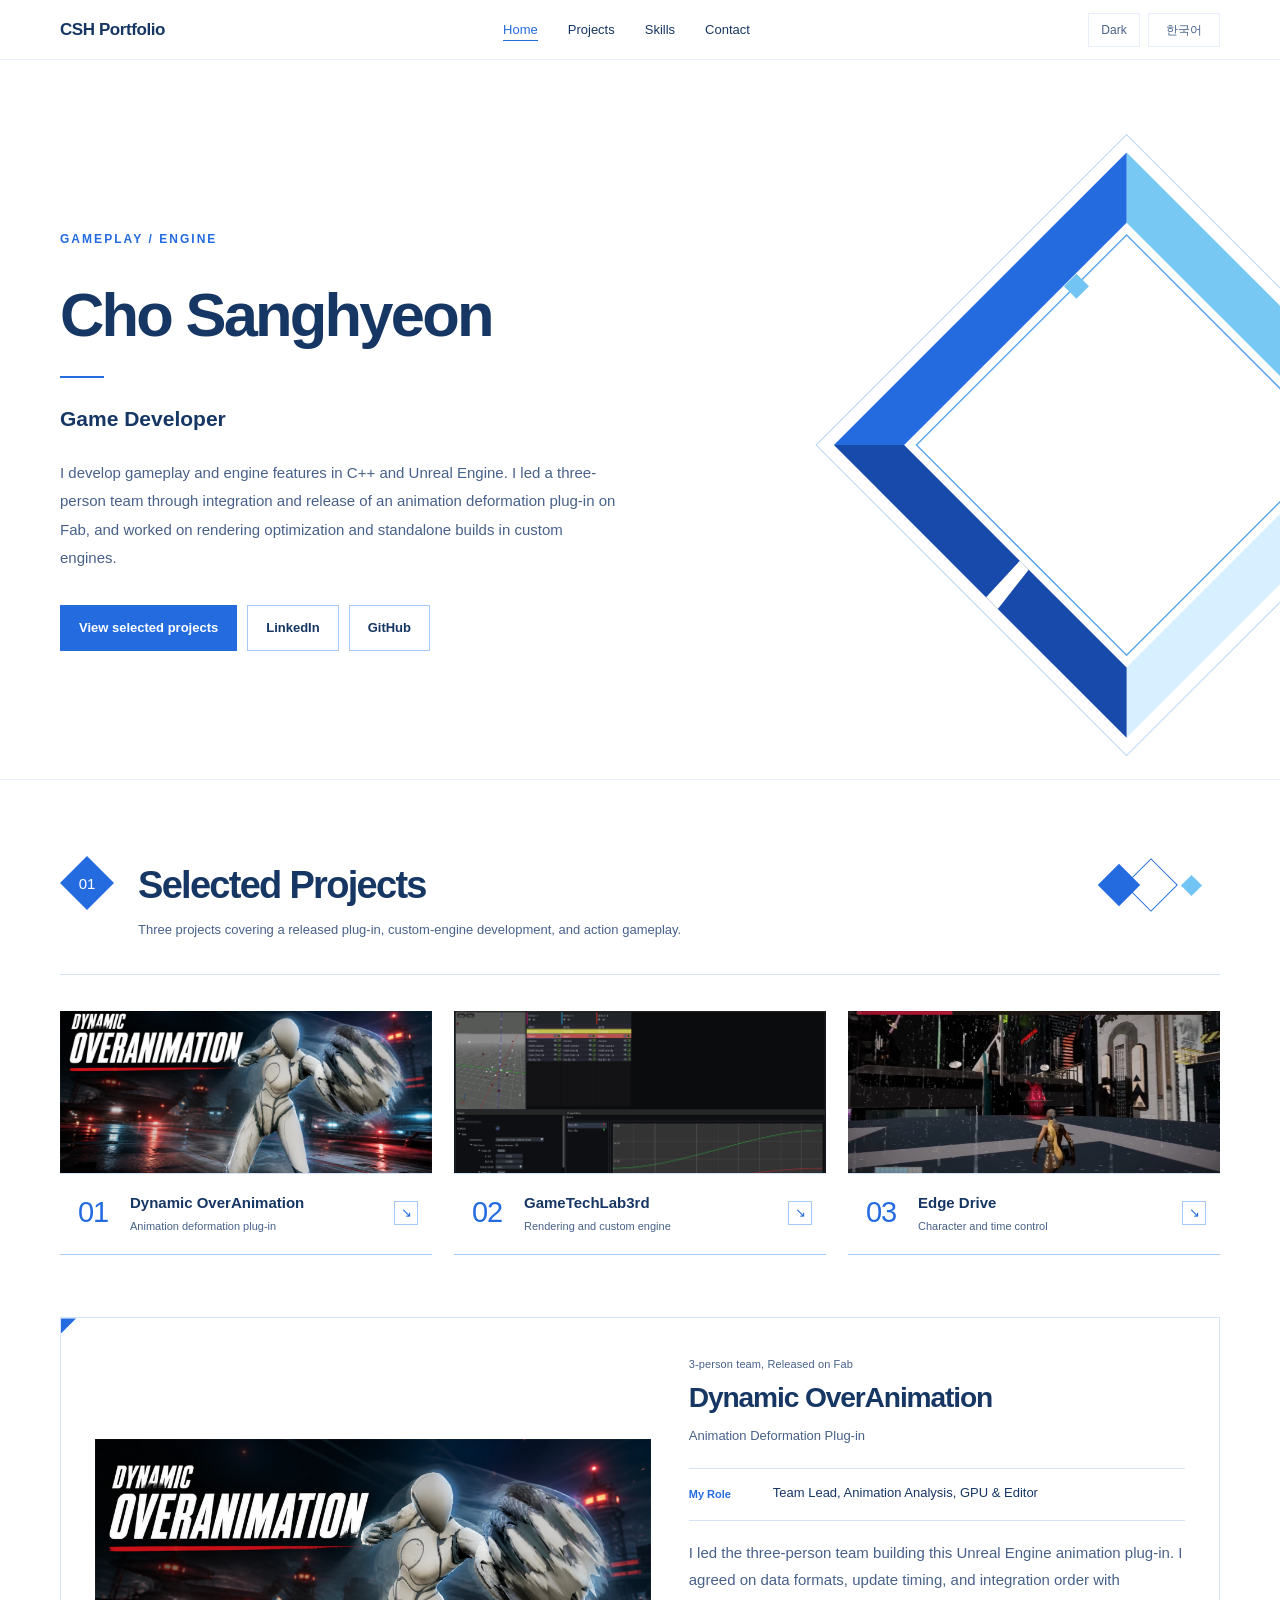
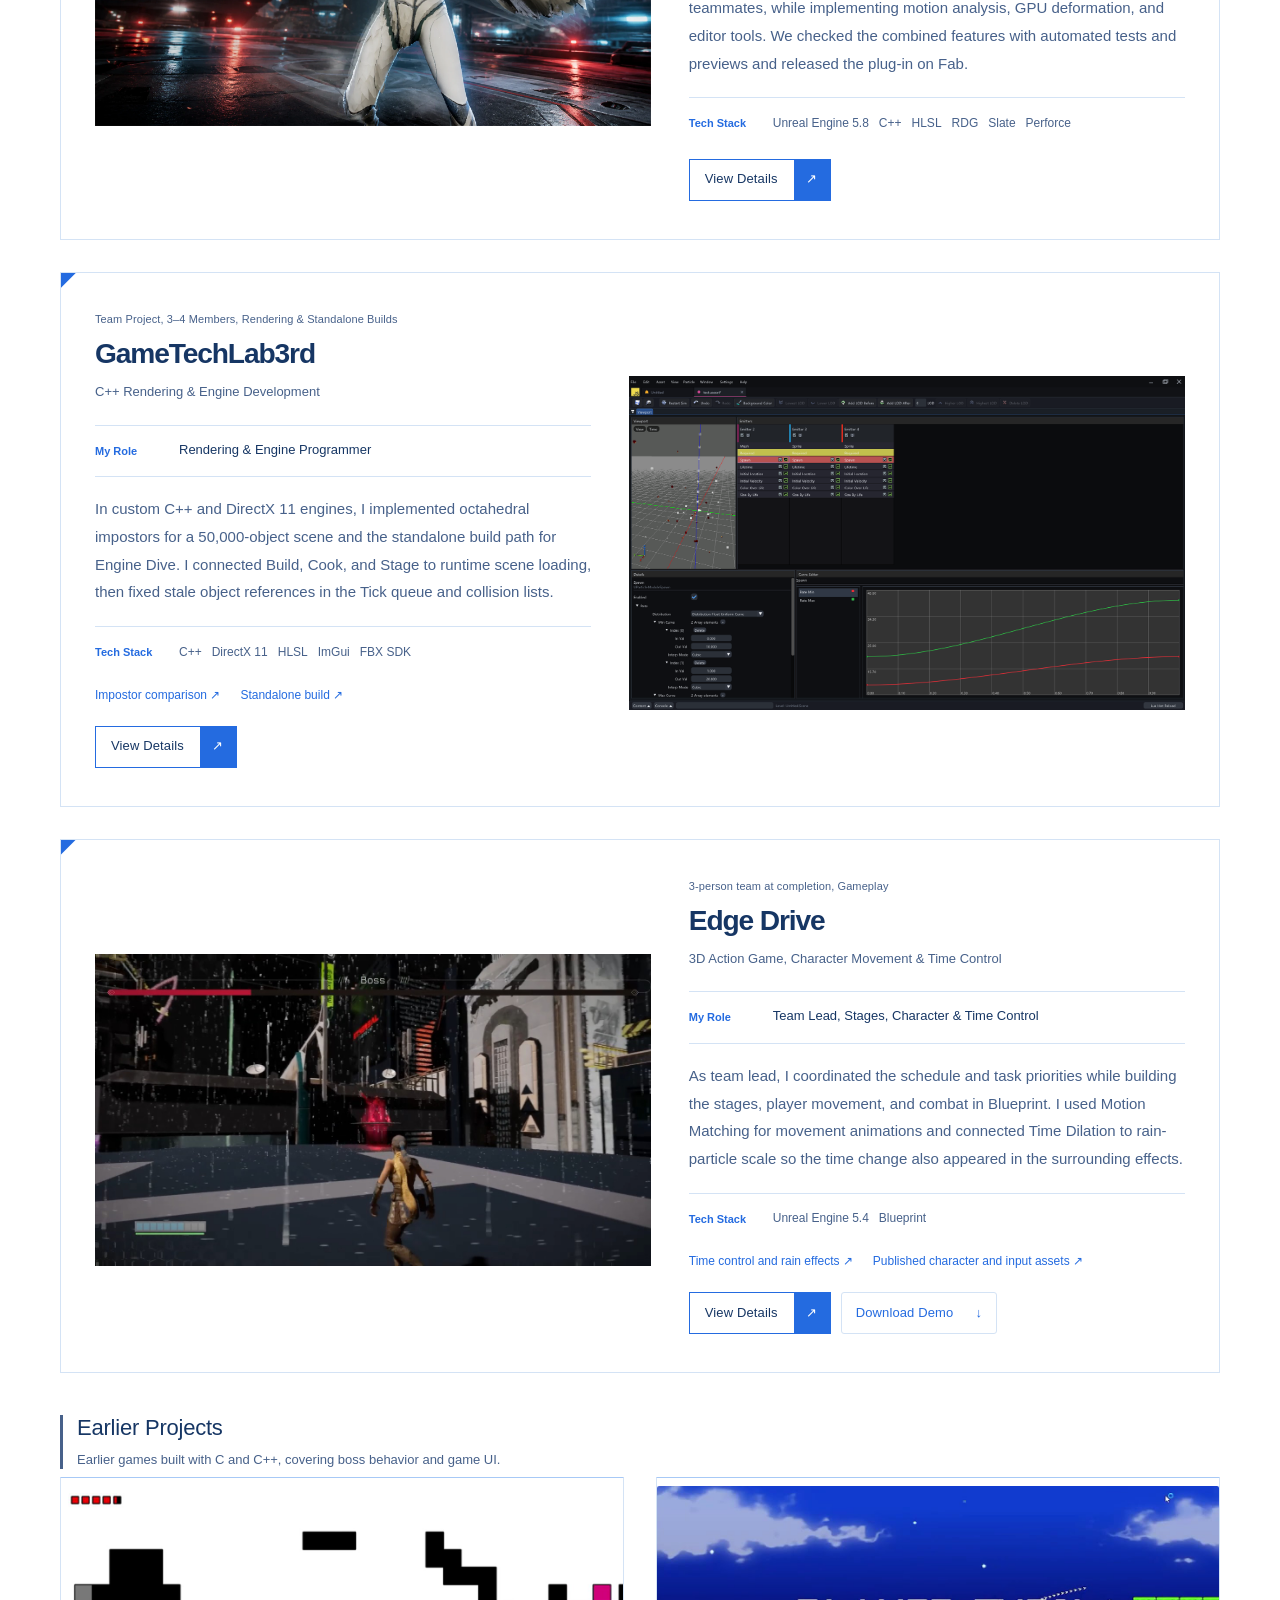
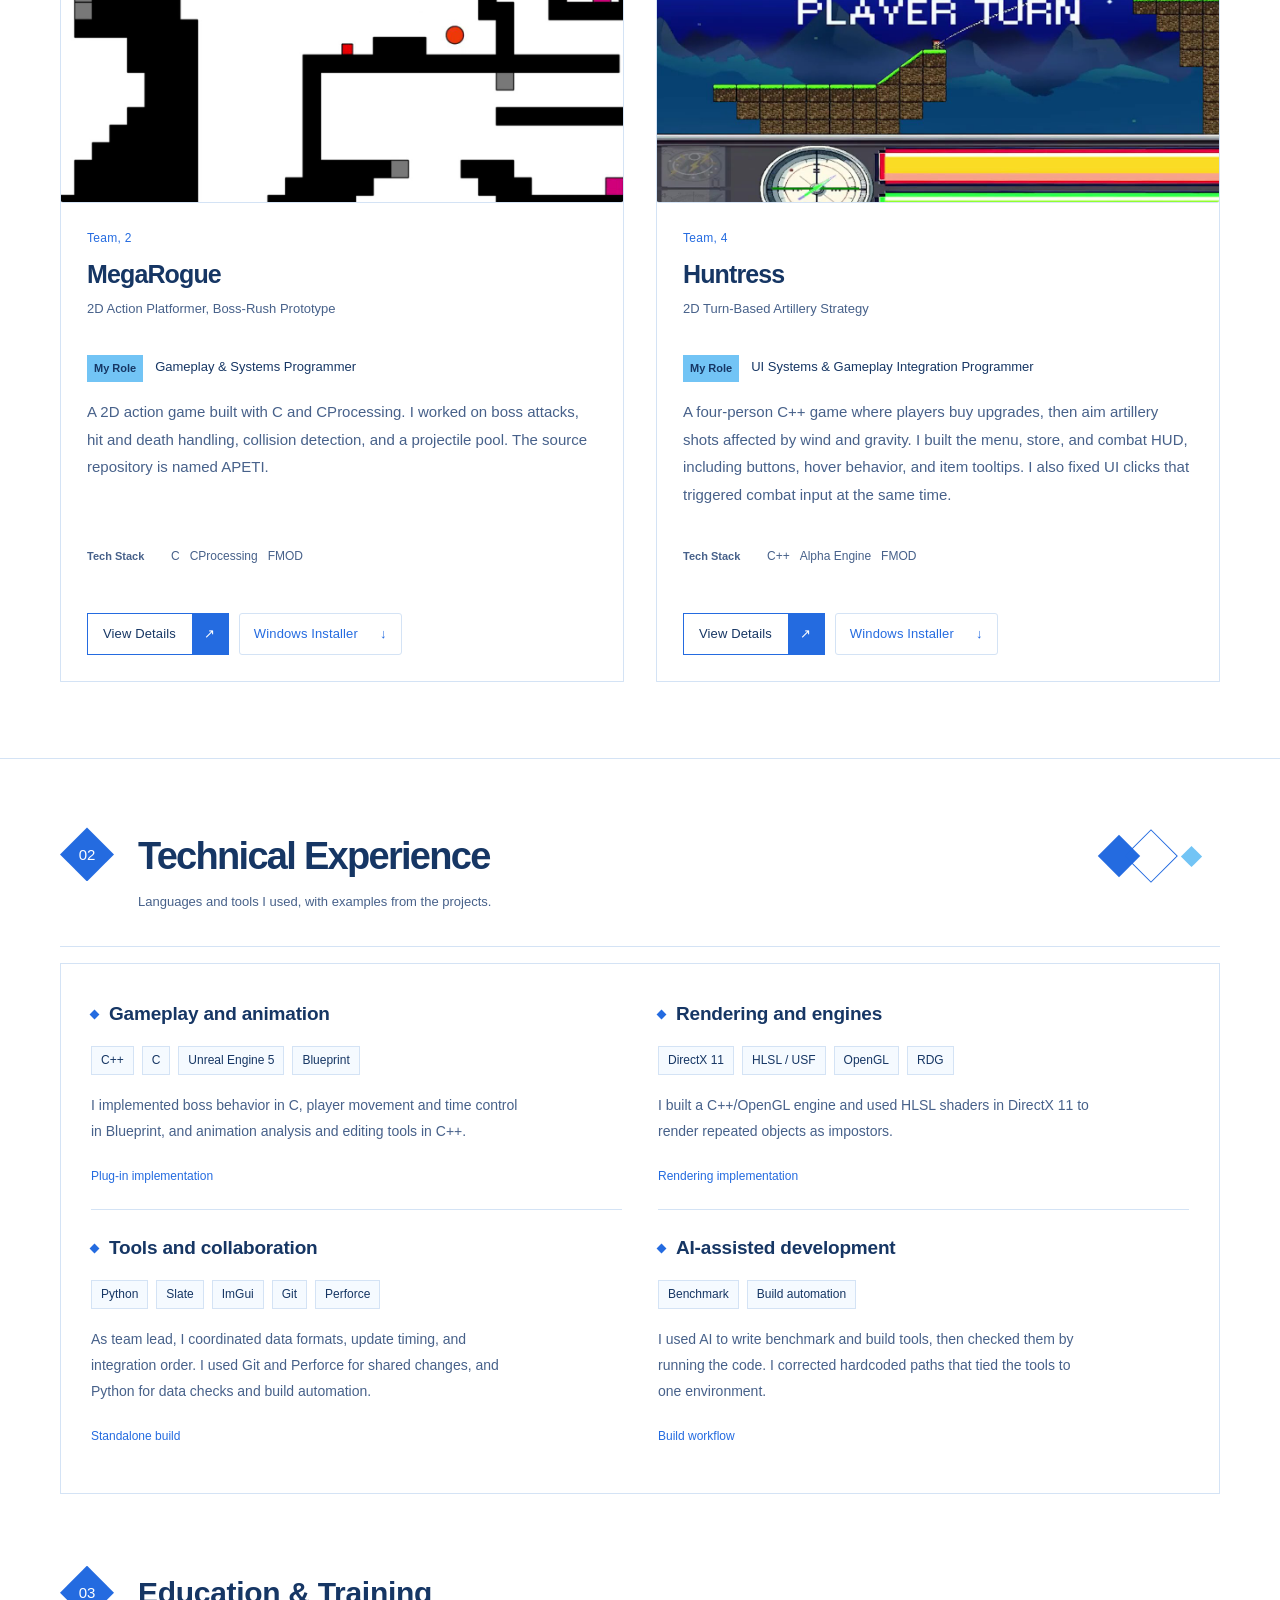
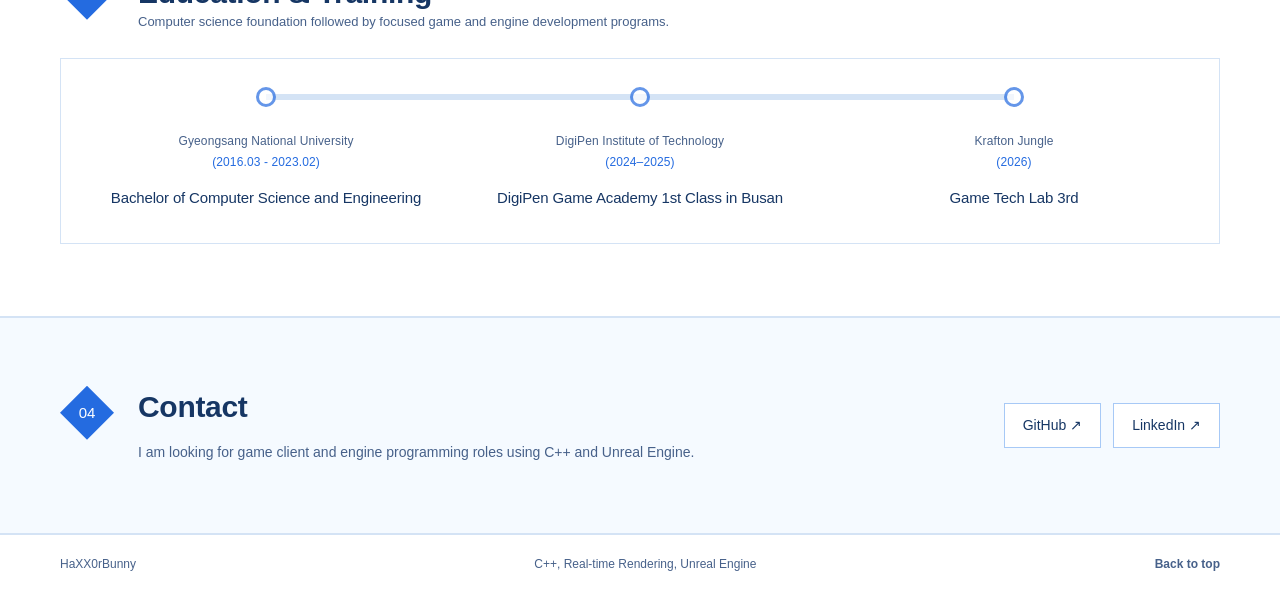
==== index.html @ e52f96dc "Apply business card blue identity across portfolio" ====
<!DOCTYPE html>
<html lang="en" data-color-scheme="light">
<head>
    <meta charset="UTF-8">
    <meta name="viewport" content="width=device-width, initial-scale=1.0">
    <meta name="description" content="HaXX0rBunny portfolio: C++ gameplay, real-time rendering, engine architecture, and Unreal Engine development." data-i18n-attr-content="index.pageDescription">
    <title data-i18n="index.pageTitle">Cho Sanghyeon, C++ Game Programmer</title>
    <link rel="stylesheet" href="style.css?v=20261020-hero22">
    <link rel="stylesheet" href="brand.css?v=20261106-card1">
    <script defer src="analytics.js"></script>
</head>
<body>
    <!-- Navigation -->
    <nav class="navbar at-hero" id="navbar">
        <div class="nav-container">
            <a class="nav-logo" href="#hero">CSH Portfolio</a>
            <ul class="nav-menu" id="navMenu">
                <li><a href="#hero" class="nav-link" data-i18n="index.navHome">Home</a></li>
                <li><a href="#projects" class="nav-link" data-i18n="index.navProjects">Projects</a></li>
                <li><a href="#skills" class="nav-link" data-i18n="index.navSkills">Skills</a></li>
                <li><a href="#contact" class="nav-link" data-i18n="index.navContact">Contact</a></li>
            </ul>
            <div class="nav-controls">
                <button class="theme-toggle" id="themeToggle" data-i18n-attr-aria-label="global.themeToLightAria" aria-label="Switch to light theme">Light</button>
                <button class="theme-toggle lang-toggle" id="languageToggle" data-i18n="global.siteLangLabel" data-i18n-attr-aria-label="global.siteLangAria" aria-label="Korean">한국어</button>
                <button class="nav-toggle" id="navToggle" aria-label="Toggle navigation">
                    <span></span>
                    <span></span>
                    <span></span>
                </button>
            </div>
        </div>
    </nav>

    <!-- Main Content -->
    <main class="main-content">
        <!-- Hero Section -->
        <section class="hero-section" id="hero">
            <svg class="hero-crystal" viewBox="0 0 600 600" aria-hidden="true" focusable="false">
                <polygon points="300,20 580,300 512.8,300 300,87.2" fill="#78c8f4"/>
                <polygon points="580,300 300,580 300,512.8 512.8,300" fill="#d7efff"/>
                <polygon points="300,580 20,300 87.2,300 300,512.8" fill="#174aab"/>
                <polygon points="20,300 300,20 300,87.2 87.2,300" fill="#246be0"/>
                <polygon class="crystal-break" points="165.6,445.6 176.8,456.8 206.37,419.17 197.86,410.66"/>
                <path d="M300 3 597 300 300 597 3 300Z" fill="none" stroke="#b7d8f8" stroke-width="1"/>
                <path d="M300 99 501 300 300 501 99 300Z" fill="none" stroke="#5fa6ea" stroke-width="1.4"/>
                <path d="M252 136 264 148 252 160 240 148Z" fill="#72c4f5"/>
            </svg>
            <div class="hero-content">
                <p class="hero-kicker">GAMEPLAY / ENGINE</p>
                <h1 class="hero-name" aria-label="Cho Sanghyeon">
                    <span id="typingText" aria-hidden="true">Cho Sanghyeon</span><span id="typingCursor" class="typing-cursor" aria-hidden="true" hidden>|</span>
                </h1>
                <p class="hero-subtitle" data-i18n="index.ctaText">Game Developer</p>
                <p class="hero-description" data-i18n="index.heroDescription">
                    I develop gameplay and engine features in C++ and Unreal Engine. I led a three-person team through integration and release of an animation deformation plug-in on Fab, and worked on rendering optimization and standalone builds in custom engines.
                </p>
                <div class="hero-contact">
                    <a href="#projects" class="contact-link contact-link--primary" data-i18n="index.viewProjects">View selected projects</a>
                    <a href="https://www.linkedin.com/in/haxxorbunny/" target="_blank" rel="noopener noreferrer" class="contact-link">
                        <span>LinkedIn</span>
                    </a>
                    <a href="https://github.com/HaXX0rBunny" target="_blank" rel="noopener noreferrer" class="contact-link">
                        <span>GitHub</span>
                    </a>
                </div>
            </div>
        </section>

        <!-- Projects Section -->
        <section class="projects-section portfolio-chapter" id="projects" data-chapter="PROJECTS">
            <div class="container">
                <div class="section-heading section-title-layout">
                    <span class="slide-ornament" aria-hidden="true"><i></i><i></i><i></i></span>
                    <span class="slide-number" aria-hidden="true">01</span>
                    <div class="section-heading-copy">
                        <h2 class="section-title" data-i18n="index.featuredProjects">Selected Projects</h2>
                        <p class="section-lead" data-i18n="index.featuredProjectsLead">Three projects covering a released plug-in, custom-engine development, and action gameplay.</p>
                    </div>
                </div>
                <nav class="project-index" aria-label="Project index" data-i18n-attr-aria-label="index.projectIndexAria">
                    <a href="#work-overanimation"><img class="project-index-image" src="Assets/images/overanimation/dynamic-overanimation-hero.webp" alt="" aria-hidden="true" loading="lazy" width="640" height="360"><span class="project-index-number" aria-hidden="true">01</span><span><strong>Dynamic OverAnimation</strong><small data-i18n="index.projectIndexPlugin">Animation deformation plug-in</small></span><span class="project-index-arrow" aria-hidden="true">↘</span></a>
                    <a href="#work-gametechlab"><img class="project-index-image" src="Assets/images/GameTechLab3rd-Engine-Editor.png" alt="" aria-hidden="true" loading="lazy" width="640" height="360"><span class="project-index-number" aria-hidden="true">02</span><span><strong>GameTechLab3rd</strong><small data-i18n="index.projectIndexEngine">Rendering and custom engine</small></span><span class="project-index-arrow" aria-hidden="true">↘</span></a>
                    <a href="#work-edgedrive"><img class="project-index-image" src="Assets/images/edgedrive-gameplay.jpg" alt="" aria-hidden="true" loading="lazy" width="640" height="360"><span class="project-index-number" aria-hidden="true">03</span><span><strong>Edge Drive</strong><small data-i18n="index.projectIndexGameplay">Character and time control</small></span><span class="project-index-arrow" aria-hidden="true">↘</span></a>
                </nav>
                <div class="projects-grid" id="projectsGrid">
                    <!-- Selected projects are inserted here. -->
                </div>
                <div class="additional-projects-heading">
                    <h3 data-i18n="index.additionalProjects">Earlier Projects</h3>
                    <p data-i18n="index.additionalLead">Earlier games built with C and C++, covering boss behavior and game UI.</p>
                </div>
                <div class="projects-grid" id="additionalProjectsGrid"></div>
            </div>
        </section>

        <!-- Skills Section -->
        <section class="skills-section portfolio-chapter" id="skills" data-chapter="SKILLS">
            <div class="container">
                    <div class="section-heading section-title-layout">
                        <span class="slide-ornament" aria-hidden="true"><i></i><i></i><i></i></span>
                        <span class="slide-number" aria-hidden="true">02</span>
                        <div class="section-heading-copy">
                        <h2 class="section-title" data-i18n="index.skillsExpertise">Technical Experience</h2>
                        <p class="section-lead" data-i18n="index.skillsLead">Languages and tools I used, with examples from the projects.</p>
                    </div>
                </div>
                <div class="skills-grid presentation-sheet">
                    <div class="skill-category">
                        <h3 data-i18n="index.coreSkills">Gameplay and animation</h3>
                        <div class="tech-stack"><span class="tech-badge">C++</span><span class="tech-badge">C</span><span class="tech-badge">Unreal Engine 5</span><span class="tech-badge">Blueprint</span></div>
                        <p class="skill-experience" data-i18n="index.coreExperience">I implemented boss behavior in C, player movement and time control in Blueprint, and animation analysis and editing tools in C++.</p>
                        <a class="skill-project-link" href="overanimation.html#contribution" data-i18n="index.skillCoreLink">Plug-in implementation</a>
                    </div>
                    <div class="skill-category">
                        <h3 data-i18n="index.renderSkills">Rendering and engines</h3>
                        <div class="tech-stack"><span class="tech-badge">DirectX 11</span><span class="tech-badge">HLSL / USF</span><span class="tech-badge">OpenGL</span><span class="tech-badge">RDG</span></div>
                        <p class="skill-experience" data-i18n="index.renderExperience">I built a C++/OpenGL engine and used HLSL shaders in DirectX 11 to render repeated objects as impostors.</p>
                        <a class="skill-project-link" href="gametechlab.html#week05/implementation" data-i18n="index.skillRenderLink">Rendering implementation</a>
                    </div>
                    <div class="skill-category">
                        <h3 data-i18n="index.toolSkills">Tools and collaboration</h3>
                        <div class="tech-stack"><span class="tech-badge">Python</span><span class="tech-badge">Slate</span><span class="tech-badge">ImGui</span><span class="tech-badge">Git</span><span class="tech-badge">Perforce</span></div>
                        <p class="skill-experience" data-i18n="index.toolExperience">As team lead, I coordinated data formats, update timing, and integration order. I used Git and Perforce for shared changes, and Python for data checks and build automation.</p>
                        <a class="skill-project-link" href="gametechlab.html#week09/implementation" data-i18n="index.skillToolsLink">Standalone build</a>
                    </div>
                    <div class="skill-category">
                        <h3 data-i18n="index.aiSkills">AI-assisted development</h3>
                        <div class="tech-stack"><span class="tech-badge">Benchmark</span><span class="tech-badge">Build automation</span></div>
                        <p class="skill-experience" data-i18n="index.aiExperience">I used AI to write benchmark and build tools, then checked them by running the code. I corrected hardcoded paths that tied the tools to one environment.</p>
                        <a class="skill-project-link" href="gametechlab.html#week09/evidence" data-i18n="index.skillAiLink">Build workflow</a>
                    </div>
                </div>

                <div class="education-section">
                    <div class="section-subheading section-title-layout">
                        <div class="section-subheading-title">
                            <span class="slide-number" aria-hidden="true">03</span>
                            <div>
                                <h3 data-i18n="index.educationTraining">Education & Training</h3>
                            </div>
                        </div>
                        <p data-i18n="index.backgroundLead">Computer science foundation followed by focused game and engine development programs.</p>
                    </div>
                    <div class="education-card presentation-sheet">
                        <div class="education-entry">
                            <p class="education-meta">Gyeongsang National University <span>(2016.03 - 2023.02)</span></p>
                            <h4>Bachelor of Computer Science and Engineering</h4>
                        </div>
                        <div class="education-entry">
                            <p class="education-meta">DigiPen Institute of Technology <span>(2024–2025)</span></p>
                            <h4>DigiPen Game Academy 1st Class in Busan</h4>
                        </div>
                        <div class="education-entry">
                            <p class="education-meta">Krafton Jungle <span>(2026)</span></p>
                            <h4>Game Tech Lab 3rd</h4>
                        </div>
                    </div>
                </div>
            </div>
        </section>

        <section class="contact-section" id="contact">
            <div class="container contact-summary">
                <div class="contact-heading">
                    <span class="slide-number" aria-hidden="true">04</span>
                    <h2 data-i18n="index.contactTitle">Contact</h2>
                    <p data-i18n="index.contactLead">I am looking for game client and engine programming roles using C++ and Unreal Engine.</p>
                </div>
                <div class="contact-links">
                    <a href="https://github.com/HaXX0rBunny" target="_blank" rel="noopener noreferrer">GitHub ↗</a>
                    <a href="https://www.linkedin.com/in/haxxorbunny/" target="_blank" rel="noopener noreferrer">LinkedIn ↗</a>
                </div>
            </div>
        </section>
    </main>

    <footer class="site-footer">
        <div class="container site-footer-content">
            <strong>HaXX0rBunny</strong>
            <span>C++, Real-time Rendering, Unreal Engine</span>
            <a href="#hero" data-i18n="index.contactBackToTop">Back to top</a>
        </div>
    </footer>

    <!-- Project Modal -->
    <div class="modal" id="projectModal" role="dialog" aria-modal="true" aria-labelledby="modalTitle" aria-hidden="true">
        <div class="modal-content">
            <div class="modal-header">
                <div class="breadcrumb">
                    <a href="#projects" class="breadcrumb-link" id="modalBreadcrumb" data-i18n="modal.projectBreadcrumb">Projects</a>
                    <span> / </span>
                    <span id="modalTitle" data-i18n="modal.projectDetails">Project Details</span>
                </div>
                <button class="modal-close" id="modalClose" type="button" data-i18n-attr-aria-label="modal.close" aria-label="Close"><span aria-hidden="true">&times;</span></button>
            </div>
            <div class="modal-body">
                <div class="modal-tabs">
                    <div class="tab-navigation">
                        <button class="tab-btn active" data-tab="overview" data-i18n="modal.tabOverview">Overview</button>
                        <button class="tab-btn" data-tab="collaboration" id="collaborationTab" data-i18n="modal.tabCollaboration">Team & Collaboration</button>
                        <button class="tab-btn" data-tab="technical" data-i18n="modal.tabTechnical">Technical Details</button>
                        <button class="tab-btn" data-tab="challenges" data-i18n="modal.tabChallenges">Challenges & Solutions</button>
                        <button class="tab-btn" data-tab="timeline" data-i18n="modal.tabTimeline">Timeline</button>
                    </div>

                    <div class="tab-content">
                        <!-- Overview Tab -->
                        <div class="tab-pane active" id="overviewTab">
                            <div class="project-detail-video" id="modalVideo">
                                <!-- Video will be inserted here -->
                            </div>
                            <div class="project-detail-section">
                                <!-- Header with Links Container -->
                                <div class="header-with-links" style="display: flex; justify-content: space-between; align-items: flex-start; flex-wrap: wrap; gap: 1rem; margin-bottom: 1rem;">
                                    <h3 data-i18n="global.overview">Project Overview</h3>
                                    <div id="modalLinks" class="project-links"></div>
                                </div>

                                <p id="modalDescription"></p>
                                <div class="project-meta">
                                    <div class="project-type-badges" id="projectTypeBadge"></div>
                                    <div class="role-info" id="roleInfo"></div>
                                </div>
                                <div class="tech-stack" id="modalTechStack"></div>
                                <div class="download-section" id="downloadSection"></div>
                            </div>
                        </div>

                        <!-- Team & Collaboration Tab -->
                        <div class="tab-pane" id="collaborationTab-content">
                            <div class="collaboration-content">
                                <!-- Content will be dynamically inserted -->
                            </div>
                        </div>

                        <!-- Technical Details Tab -->
                        <div class="tab-pane" id="technicalTab">
                            <div class="technical-content">
                                <div class="project-detail-section">
                                    <h3 data-i18n="modal.implementationTitle">Implementation</h3>
                                    <ul id="technicalChallenges"></ul>
                                </div>
                            </div>
                        </div>

                        <!-- Challenges & Solutions Tab -->
                        <div class="tab-pane" id="challengesTab">
                            <div class="challenges-content">
                                <!-- Troubleshooting content will be inserted here -->
                            </div>
                        </div>

                        <!-- Timeline Tab -->
                        <div class="tab-pane" id="timelineTab">
                            <div class="timeline-content">
                                <!-- Timeline content will be inserted here -->
                            </div>
                        </div>
                    </div>
                </div>
            </div>
        </div>
    </div>

    <!-- Back to Top Button -->
    <button class="back-to-top" id="backToTop" data-i18n-attr-aria-label="index.contactBackToTop" aria-label="Back to top">↑</button>

    <script src="locale.js?v=20261019-design19"></script>
    <script src="project-content.ko.js?v=20261019-design19"></script>
    <script src="app.js?v=20261106-card1"></script>
</body>
</html>
---- style.css ----
:root {
    /* Primitive Color Tokens */
    --color-white: rgba(255, 255, 255, 1);
    --color-black: rgba(0, 0, 0, 1);
    --color-cream-50: rgba(252, 252, 249, 1);
    --color-cream-100: rgba(255, 255, 253, 1);
    --color-gray-200: rgba(245, 245, 245, 1);
    --color-gray-300: rgba(167, 169, 169, 1);
    --color-gray-400: rgba(119, 124, 124, 1);
    --color-slate-500: rgba(98, 108, 113, 1);
    --color-brown-600: rgba(94, 82, 64, 1);
    --color-charcoal-700: rgba(31, 33, 33, 1);
    --color-charcoal-800: rgba(38, 40, 40, 1);
    --color-slate-900: rgba(19, 52, 59, 1);
    --color-teal-300: rgba(50, 184, 198, 1);
    --color-teal-400: rgba(45, 166, 178, 1);
    --color-teal-500: rgba(33, 128, 141, 1);
    --color-teal-600: rgba(29, 116, 128, 1);
    --color-teal-700: rgba(26, 104, 115, 1);
    --color-teal-800: rgba(41, 150, 161, 1);
    --color-red-400: rgba(255, 84, 89, 1);
    --color-red-500: rgba(192, 21, 47, 1);
    --color-orange-400: rgba(230, 129, 97, 1);
    --color-orange-500: rgba(168, 75, 47, 1);
    /* RGB versions for opacity control */
    --color-brown-600-rgb: 94, 82, 64;
    --color-teal-500-rgb: 33, 128, 141;
    --color-slate-900-rgb: 19, 52, 59;
    --color-slate-500-rgb: 98, 108, 113;
    --color-red-500-rgb: 192, 21, 47;
    --color-red-400-rgb: 255, 84, 89;
    --color-orange-500-rgb: 168, 75, 47;
    --color-orange-400-rgb: 230, 129, 97;
    /* Background color tokens (Light Mode) */
    --color-bg-1: rgba(59, 130, 246, 0.08); /* Light blue */
    --color-bg-2: rgba(245, 158, 11, 0.08); /* Light yellow */
    --color-bg-3: rgba(34, 197, 94, 0.08); /* Light green */
    --color-bg-4: rgba(239, 68, 68, 0.08); /* Light red */
    --color-bg-5: rgba(147, 51, 234, 0.08); /* Light purple */
    --color-bg-6: rgba(249, 115, 22, 0.08); /* Light orange */
    --color-bg-7: rgba(236, 72, 153, 0.08); /* Light pink */
    --color-bg-8: rgba(6, 182, 212, 0.08); /* Light cyan */
    /* Semantic Color Tokens (Light Mode) */
    --color-background: var(--color-cream-50);
    --color-surface: var(--color-cream-100);
    --color-text: var(--color-slate-900);
    --color-text-secondary: var(--color-slate-500);
    --color-primary: var(--color-teal-500);
    --color-primary-hover: var(--color-teal-600);
    --color-primary-active: var(--color-teal-700);
    --color-secondary: rgba(var(--color-brown-600-rgb), 0.12);
    --color-secondary-hover: rgba(var(--color-brown-600-rgb), 0.2);
    --color-secondary-active: rgba(var(--color-brown-600-rgb), 0.25);
    --color-border: rgba(var(--color-brown-600-rgb), 0.2);
    --color-btn-primary-text: var(--color-cream-50);
    --color-card-border: rgba(var(--color-brown-600-rgb), 0.12);
    --color-card-border-inner: rgba(var(--color-brown-600-rgb), 0.12);
    --color-error: var(--color-red-500);
    --color-success: var(--color-teal-500);
    --color-warning: var(--color-orange-500);
    --color-info: var(--color-slate-500);
    --color-focus-ring: rgba(var(--color-teal-500-rgb), 0.4);
    --color-select-caret: rgba(var(--color-slate-900-rgb), 0.8);
    /* Common style patterns */
    --focus-ring: 0 0 0 3px var(--color-focus-ring);
    --focus-outline: 2px solid var(--color-primary);
    --status-bg-opacity: 0.15;
    --status-border-opacity: 0.25;
    --select-caret-light: url("data:image/svg+xml,%3Csvg xmlns='http://www.w3.org/2000/svg' width='16' height='16' viewBox='0 0 24 24' fill='none' stroke='%23134252' stroke-width='2' stroke-linecap='round' stroke-linejoin='round'%3E%3Cpolyline points='6 9 12 15 18 9'%3E%3C/polyline%3E%3C/svg%3E");
    --select-caret-dark: url("data:image/svg+xml,%3Csvg xmlns='http://www.w3.org/2000/svg' width='16' height='16' viewBox='0 0 24 24' fill='none' stroke='%23f5f5f5' stroke-width='2' stroke-linecap='round' stroke-linejoin='round'%3E%3Cpolyline points='6 9 12 15 18 9'%3E%3C/polyline%3E%3C/svg%3E");
    /* RGB versions for opacity control */
    --color-success-rgb: 33, 128, 141;
    --color-error-rgb: 192, 21, 47;
    --color-warning-rgb: 168, 75, 47;
    --color-info-rgb: 98, 108, 113;
    /* Typography */
    --font-family-base: -apple-system, BlinkMacSystemFont, "Segoe UI", "Malgun Gothic", sans-serif;
    --font-family-mono: "Berkeley Mono", ui-monospace, SFMono-Regular, Menlo, Monaco, Consolas, monospace;
    --font-size-xs: 11px;
    --font-size-sm: 12px;
    --font-size-base: 14px;
    --font-size-md: 14px;
    --font-size-lg: 16px;
    --font-size-xl: 18px;
    --font-size-2xl: 20px;
    --font-size-3xl: 24px;
    --font-size-4xl: 30px;
    --font-weight-normal: 400;
    --font-weight-medium: 500;
    --font-weight-semibold: 550;
    --font-weight-bold: 600;
    --line-height-tight: 1.2;
    --line-height-normal: 1.5;
    --letter-spacing-tight: -0.01em;
    /* Spacing */
    --space-0: 0;
    --space-1: 1px;
    --space-2: 2px;
    --space-4: 4px;
    --space-6: 6px;
    --space-8: 8px;
    --space-10: 10px;
    --space-12: 12px;
    --space-16: 16px;
    --space-20: 20px;
    --space-24: 24px;
    --space-32: 32px;
    /* Border Radius */
    --radius-sm: 6px;
    --radius-base: 8px;
    --radius-md: 10px;
    --radius-lg: 12px;
    --radius-full: 9999px;
    /* Shadows */
    --shadow-xs: 0 1px 2px rgba(0, 0, 0, 0.02);
    --shadow-sm: 0 1px 3px rgba(0, 0, 0, 0.04), 0 1px 2px rgba(0, 0, 0, 0.02);
    --shadow-md: 0 4px 6px -1px rgba(0, 0, 0, 0.04), 0 2px 4px -1px rgba(0, 0, 0, 0.02);
    --shadow-lg: 0 10px 15px -3px rgba(0, 0, 0, 0.04), 0 4px 6px -2px rgba(0, 0, 0, 0.02);
    --shadow-inset-sm: inset 0 1px 0 rgba(255, 255, 255, 0.15), inset 0 -1px 0 rgba(0, 0, 0, 0.03);
    /* Animation */
    --duration-fast: 150ms;
    --duration-normal: 250ms;
    --ease-standard: cubic-bezier(0.16, 1, 0.3, 1);
    /* Layout */
    --container-sm: 640px;
    --container-md: 768px;
    --container-lg: 1024px;
    --container-xl: 1280px;
}
/* Dark mode colors */
@media (prefers-color-scheme: dark) {
    :root {
        /* RGB versions for opacity control (Dark Mode) */
        --color-gray-400-rgb: 119, 124, 124;
        --color-teal-300-rgb: 50, 184, 198;
        --color-gray-300-rgb: 167, 169, 169;
        --color-gray-200-rgb: 245, 245, 245;
        /* Background color tokens (Dark Mode) */
        --color-bg-1: rgba(29, 78, 216, 0.15); /* Dark blue */
        --color-bg-2: rgba(180, 83, 9, 0.15); /* Dark yellow */
        --color-bg-3: rgba(21, 128, 61, 0.15); /* Dark green */
        --color-bg-4: rgba(185, 28, 28, 0.15); /* Dark red */
        --color-bg-5: rgba(107, 33, 168, 0.15); /* Dark purple */
        --color-bg-6: rgba(194, 65, 12, 0.15); /* Dark orange */
        --color-bg-7: rgba(190, 24, 93, 0.15); /* Dark pink */
        --color-bg-8: rgba(8, 145, 178, 0.15); /* Dark cyan */
        /* Semantic Color Tokens (Dark Mode) */
        --color-background: var(--color-charcoal-700);
        --color-surface: var(--color-charcoal-800);
        --color-text: var(--color-gray-200);
        --color-text-secondary: rgba(var(--color-gray-300-rgb), 0.7);
        --color-primary: var(--color-teal-300);
        --color-primary-hover: var(--color-teal-400);
        --color-primary-active: var(--color-teal-800);
        --color-secondary: rgba(var(--color-gray-400-rgb), 0.15);
        --color-secondary-hover: rgba(var(--color-gray-400-rgb), 0.25);
        --color-secondary-active: rgba(var(--color-gray-400-rgb), 0.3);
        --color-border: rgba(var(--color-gray-400-rgb), 0.3);
        --color-error: var(--color-red-400);
        --color-success: var(--color-teal-300);
        --color-warning: var(--color-orange-400);
        --color-info: var(--color-gray-300);
        --color-focus-ring: rgba(var(--color-teal-300-rgb), 0.4);
        --color-btn-primary-text: var(--color-slate-900);
        --color-card-border: rgba(var(--color-gray-400-rgb), 0.2);
        --color-card-border-inner: rgba(var(--color-gray-400-rgb), 0.15);
        --shadow-inset-sm: inset 0 1px 0 rgba(255, 255, 255, 0.1), inset 0 -1px 0 rgba(0, 0, 0, 0.15);
        --button-border-secondary: rgba(var(--color-gray-400-rgb), 0.2);
        --color-border-secondary: rgba(var(--color-gray-400-rgb), 0.2);
        --color-select-caret: rgba(var(--color-gray-200-rgb), 0.8);
        /* Common style patterns - updated for dark mode */
        --focus-ring: 0 0 0 3px var(--color-focus-ring);
        --focus-outline: 2px solid var(--color-primary);
        --status-bg-opacity: 0.15;
        --status-border-opacity: 0.25;
        --select-caret-light: url("data:image/svg+xml,%3Csvg xmlns='http://www.w3.org/2000/svg' width='16' height='16' viewBox='0 0 24 24' fill='none' stroke='%23134252' stroke-width='2' stroke-linecap='round' stroke-linejoin='round'%3E%3Cpolyline points='6 9 12 15 18 9'%3E%3C/polyline%3E%3C/svg%3E");
        --select-caret-dark: url("data:image/svg+xml,%3Csvg xmlns='http://www.w3.org/2000/svg' width='16' height='16' viewBox='0 0 24 24' fill='none' stroke='%23f5f5f5' stroke-width='2' stroke-linecap='round' stroke-linejoin='round'%3E%3Cpolyline points='6 9 12 15 18 9'%3E%3C/polyline%3E%3C/svg%3E");
        /* RGB versions for dark mode */
        --color-success-rgb: var(--color-teal-300-rgb);
        --color-error-rgb: var(--color-red-400-rgb);
        --color-warning-rgb: var(--color-orange-400-rgb);
        --color-info-rgb: var(--color-gray-300-rgb);
    }
}
/* Data attribute for manual theme switching */
[data-color-scheme="dark"] {
    /* RGB versions for opacity control (dark mode) */
    --color-gray-400-rgb: 119, 124, 124;
    --color-teal-300-rgb: 50, 184, 198;
    --color-gray-300-rgb: 167, 169, 169;
    --color-gray-200-rgb: 245, 245, 245;
    /* Colorful background palette - Dark Mode */
    --color-bg-1: rgba(29, 78, 216, 0.15); /* Dark blue */
    --color-bg-2: rgba(180, 83, 9, 0.15); /* Dark yellow */
    --color-bg-3: rgba(21, 128, 61, 0.15); /* Dark green */
    --color-bg-4: rgba(185, 28, 28, 0.15); /* Dark red */
    --color-bg-5: rgba(107, 33, 168, 0.15); /* Dark purple */
    --color-bg-6: rgba(194, 65, 12, 0.15); /* Dark orange */
    --color-bg-7: rgba(190, 24, 93, 0.15); /* Dark pink */
    --color-bg-8: rgba(8, 145, 178, 0.15); /* Dark cyan */
    /* Semantic Color Tokens (Dark Mode) */
    --color-background: var(--color-charcoal-700);
    --color-surface: var(--color-charcoal-800);
    --color-text: var(--color-gray-200);
    --color-text-secondary: rgba(var(--color-gray-300-rgb), 0.7);
    --color-primary: var(--color-teal-300);
    --color-primary-hover: var(--color-teal-400);
    --color-primary-active: var(--color-teal-800);
    --color-secondary: rgba(var(--color-gray-400-rgb), 0.15);
    --color-secondary-hover: rgba(var(--color-gray-400-rgb), 0.25);
    --color-secondary-active: rgba(var(--color-gray-400-rgb), 0.3);
    --color-border: rgba(var(--color-gray-400-rgb), 0.3);
    --color-error: var(--color-red-400);
    --color-success: var(--color-teal-300);
    --color-warning: var(--color-orange-400);
    --color-info: var(--color-gray-300);
    --color-focus-ring: rgba(var(--color-teal-300-rgb), 0.4);
    --color-btn-primary-text: var(--color-slate-900);
    --color-card-border: rgba(var(--color-gray-400-rgb), 0.15);
    --color-card-border-inner: rgba(var(--color-gray-400-rgb), 0.15);
    --shadow-inset-sm: inset 0 1px 0 rgba(255, 255, 255, 0.1), inset 0 -1px 0 rgba(0, 0, 0, 0.15);
    --color-border-secondary: rgba(var(--color-gray-400-rgb), 0.2);
    --color-select-caret: rgba(var(--color-gray-200-rgb), 0.8);
    /* Common style patterns - updated for dark mode */
    --focus-ring: 0 0 0 3px var(--color-focus-ring);
    --focus-outline: 2px solid var(--color-primary);
    --status-bg-opacity: 0.15;
    --status-border-opacity: 0.25;
    --select-caret-light: url("data:image/svg+xml,%3Csvg xmlns='http://www.w3.org/2000/svg' width='16' height='16' viewBox='0 0 24 24' fill='none' stroke='%23134252' stroke-width='2' stroke-linecap='round' stroke-linejoin='round'%3E%3Cpolyline points='6 9 12 15 18 9'%3E%3C/polyline%3E%3C/svg%3E");
    --select-caret-dark: url("data:image/svg+xml,%3Csvg xmlns='http://www.w3.org/2000/svg' width='16' height='16' viewBox='0 0 24 24' fill='none' stroke='%23f5f5f5' stroke-width='2' stroke-linecap='round' stroke-linejoin='round'%3E%3Cpolyline points='6 9 12 15 18 9'%3E%3C/polyline%3E%3C/svg%3E");
    /* RGB versions for dark mode */
    --color-success-rgb: var(--color-teal-300-rgb);
    --color-error-rgb: var(--color-red-400-rgb);
    --color-warning-rgb: var(--color-orange-400-rgb);
    --color-info-rgb: var(--color-gray-300-rgb);
}

[data-color-scheme="light"] {
    /* RGB versions for opacity control (light mode) */
    --color-brown-600-rgb: 94, 82, 64;
    --color-teal-500-rgb: 33, 128, 141;
    --color-slate-900-rgb: 19, 52, 59;
    /* Semantic Color Tokens (Light Mode) */
    --color-background: var(--color-cream-50);
    --color-surface: var(--color-cream-100);
    --color-text: var(--color-slate-900);
    --color-text-secondary: var(--color-slate-500);
    --color-primary: var(--color-teal-500);
    --color-primary-hover: var(--color-teal-600);
    --color-primary-active: var(--color-teal-700);
    --color-secondary: rgba(var(--color-brown-600-rgb), 0.12);
    --color-secondary-hover: rgba(var(--color-brown-600-rgb), 0.2);
    --color-secondary-active: rgba(var(--color-brown-600-rgb), 0.25);
    --color-border: rgba(var(--color-brown-600-rgb), 0.2);
    --color-btn-primary-text: var(--color-cream-50);
    --color-card-border: rgba(var(--color-brown-600-rgb), 0.12);
    --color-card-border-inner: rgba(var(--color-brown-600-rgb), 0.12);
    --color-error: var(--color-red-500);
    --color-success: var(--color-teal-500);
    --color-warning: var(--color-orange-500);
    --color-info: var(--color-slate-500);
    --color-focus-ring: rgba(var(--color-teal-500-rgb), 0.4);
    /* RGB versions for light mode */
    --color-success-rgb: var(--color-teal-500-rgb);
    --color-error-rgb: var(--color-red-500-rgb);
    --color-warning-rgb: var(--color-orange-500-rgb);
    --color-info-rgb: var(--color-slate-500-rgb);
}
/* Base styles */
html {
    font-size: var(--font-size-base);
    font-family: var(--font-family-base);
    line-height: var(--line-height-normal);
    color: var(--color-text);
    background-color: var(--color-background);
    -webkit-font-smoothing: antialiased;
    box-sizing: border-box;
}

body {
    margin: 0;
    padding: 0;
}

*,
*::before,
*::after {
    box-sizing: inherit;
}
/* Typography */
h1,
h2,
h3,
h4,
h5,
h6 {
    margin: 0;
    font-weight: var(--font-weight-semibold);
    line-height: var(--line-height-tight);
    color: var(--color-text);
    letter-spacing: var(--letter-spacing-tight);
}

h1 {
    font-size: var(--font-size-4xl);
}

h2 {
    font-size: var(--font-size-3xl);
}

h3 {
    font-size: var(--font-size-2xl);
}

h4 {
    font-size: var(--font-size-xl);
}

h5 {
    font-size: var(--font-size-lg);
}

h6 {
    font-size: var(--font-size-md);
}

p {
    margin: 0 0 var(--space-16) 0;
}

a {
    color: var(--color-primary);
    text-decoration: none;
    transition: color var(--duration-fast) var(--ease-standard);
}

    a:hover {
        color: var(--color-primary-hover);
    }

code,
pre {
    font-family: var(--font-family-mono);
    font-size: calc(var(--font-size-base) * 0.95);
    background-color: var(--color-secondary);
    border-radius: var(--radius-sm);
}

code {
    padding: var(--space-1) var(--space-4);
}

pre {
    padding: var(--space-16);
    margin: var(--space-16) 0;
    overflow: auto;
    border: 1px solid var(--color-border);
}

    pre code {
        background: none;
        padding: 0;
    }
/* Buttons */
.btn {
    display: inline-flex;
    align-items: center;
    justify-content: center;
    padding: var(--space-8) var(--space-16);
    border-radius: var(--radius-base);
    font-size: var(--font-size-base);
    font-weight: 500;
    line-height: 1.5;
    cursor: pointer;
    transition: all var(--duration-normal) var(--ease-standard);
    border: none;
    text-decoration: none;
    position: relative;
}

    .btn:focus-visible {
        outline: none;
        box-shadow: var(--focus-ring);
    }

.btn--primary {
    background: var(--color-primary);
    color: var(--color-btn-primary-text);
}

    .btn--primary:hover {
        background: var(--color-primary-hover);
    }

    .btn--primary:active {
        background: var(--color-primary-active);
    }

.btn--secondary {
    background: var(--color-secondary);
    color: var(--color-text);
}

    .btn--secondary:hover {
        background: var(--color-secondary-hover);
    }

    .btn--secondary:active {
        background: var(--color-secondary-active);
    }

.btn--outline {
    background: transparent;
    border: 1px solid var(--color-border);
    color: var(--color-text);
}

    .btn--outline:hover {
        background: var(--color-secondary);
    }

.btn--sm {
    padding: var(--space-4) var(--space-12);
    font-size: var(--font-size-sm);
    border-radius: var(--radius-sm);
}

.btn--lg {
    padding: var(--space-10) var(--space-20);
    font-size: var(--font-size-lg);
    border-radius: var(--radius-md);
}

.btn--full-width {
    width: 100%;
}

.btn:disabled {
    opacity: 0.5;
    cursor: not-allowed;
}
/* Form elements */
.form-control {
    display: block;
    width: 100%;
    padding: var(--space-8) var(--space-12);
    font-size: var(--font-size-md);
    line-height: 1.5;
    color: var(--color-text);
    background-color: var(--color-surface);
    border: 1px solid var(--color-border);
    border-radius: var(--radius-base);
    transition: border-color var(--duration-fast) var(--ease-standard), box-shadow var(--duration-fast) var(--ease-standard);
}

textarea.form-control {
    font-family: var(--font-family-base);
    font-size: var(--font-size-base);
}

select.form-control {
    padding: var(--space-8) var(--space-12);
    -webkit-appearance: none;
    -moz-appearance: none;
    appearance: none;
    background-image: var(--select-caret-light);
    background-repeat: no-repeat;
    background-position: right var(--space-12) center;
    background-size: 16px;
    padding-right: var(--space-32);
}
/* Add a dark mode specific caret */
@media (prefers-color-scheme: dark) {
    select.form-control {
        background-image: var(--select-caret-dark);
    }
}
/* Also handle data-color-scheme */
[data-color-scheme="dark"] select.form-control {
    background-image: var(--select-caret-dark);
}

[data-color-scheme="light"] select.form-control {
    background-image: var(--select-caret-light);
}

.form-control:focus {
    border-color: var(--color-primary);
    outline: var(--focus-outline);
}

.form-label {
    display: block;
    margin-bottom: var(--space-8);
    font-weight: var(--font-weight-medium);
    font-size: var(--font-size-sm);
}

.form-group {
    margin-bottom: var(--space-16);
}
/* Card component */
.card {
    background-color: var(--color-surface);
    border-radius: var(--radius-lg);
    border: 1px solid var(--color-card-border);
    box-shadow: var(--shadow-sm);
    overflow: hidden;
    transition: box-shadow var(--duration-normal) var(--ease-standard);
}

    .card:hover {
        box-shadow: var(--shadow-md);
    }

.card__body {
    padding: var(--space-16);
}

.card__header,
.card__footer {
    padding: var(--space-16);
    border-bottom: 1px solid var(--color-card-border-inner);
}
/* Status indicators - simplified with CSS variables */
.status {
    display: inline-flex;
    align-items: center;
    padding: var(--space-6) var(--space-12);
    border-radius: var(--radius-full);
    font-weight: var(--font-weight-medium);
    font-size: var(--font-size-sm);
}

.status--success {
    background-color: rgba( var(--color-success-rgb, 33, 128, 141), var(--status-bg-opacity) );
    color: var(--color-success);
    border: 1px solid rgba(var(--color-success-rgb, 33, 128, 141), var(--status-border-opacity));
}

.status--error {
    background-color: rgba( var(--color-error-rgb, 192, 21, 47), var(--status-bg-opacity) );
    color: var(--color-error);
    border: 1px solid rgba(var(--color-error-rgb, 192, 21, 47), var(--status-border-opacity));
}

.status--warning {
    background-color: rgba( var(--color-warning-rgb, 168, 75, 47), var(--status-bg-opacity) );
    color: var(--color-warning);
    border: 1px solid rgba(var(--color-warning-rgb, 168, 75, 47), var(--status-border-opacity));
}

.status--info {
    background-color: rgba( var(--color-info-rgb, 98, 108, 113), var(--status-bg-opacity) );
    color: var(--color-info);
    border: 1px solid rgba(var(--color-info-rgb, 98, 108, 113), var(--status-border-opacity));
}
/* Container layout */
.container {
    width: 100%;
    margin-right: auto;
    margin-left: auto;
    padding-right: var(--space-16);
    padding-left: var(--space-16);
}

@media (min-width: 640px) {
    .container {
        max-width: var(--container-sm);
    }
}

@media (min-width: 768px) {
    .container {
        max-width: var(--container-md);
    }
}

@media (min-width: 1024px) {
    .container {
        max-width: var(--container-lg);
    }
}

@media (min-width: 1280px) {
    .container {
        max-width: var(--container-xl);
    }
}
/* Utility classes */
.flex {
    display: flex;
}

.flex-col {
    flex-direction: column;
}

.items-center {
    align-items: center;
}

.justify-center {
    justify-content: center;
}

.justify-between {
    justify-content: space-between;
}

.gap-4 {
    gap: var(--space-4);
}

.gap-8 {
    gap: var(--space-8);
}

.gap-16 {
    gap: var(--space-16);
}

.m-0 {
    margin: 0;
}

.mt-8 {
    margin-top: var(--space-8);
}

.mb-8 {
    margin-bottom: var(--space-8);
}

.mx-8 {
    margin-left: var(--space-8);
    margin-right: var(--space-8);
}

.my-8 {
    margin-top: var(--space-8);
    margin-bottom: var(--space-8);
}

.p-0 {
    padding: 0;
}

.py-8 {
    padding-top: var(--space-8);
    padding-bottom: var(--space-8);
}

.px-8 {
    padding-left: var(--space-8);
    padding-right: var(--space-8);
}

.py-16 {
    padding-top: var(--space-16);
    padding-bottom: var(--space-16);
}

.px-16 {
    padding-left: var(--space-16);
    padding-right: var(--space-16);
}

.block {
    display: block;
}

.hidden {
    display: none;
}
/* Accessibility */
.sr-only {
    position: absolute;
    width: 1px;
    height: 1px;
    padding: 0;
    margin: -1px;
    overflow: hidden;
    clip: rect(0, 0, 0, 0);
    white-space: nowrap;
    border-width: 0;
}

:focus-visible {
    outline: var(--focus-outline);
    outline-offset: 2px;
}
/* Dark mode specifics */
[data-color-scheme="dark"] .btn--outline {
    border: 1px solid var(--color-border-secondary);
}


/* Enhanced Portfolio Styles */
/* Additional styles for the enhanced portfolio */
/* Navigation */
.navbar {
    position: fixed;
    top: 0;
    width: 100%;
    background: rgba(var(--color-surface-rgb, 255, 255, 253), 0.85);
    backdrop-filter: blur(12px);
    border-bottom: 1px solid var(--color-border);
    z-index: 1000;
    transition: all var(--duration-normal) var(--ease-standard);
}

.nav-container {
    max-width: var(--container-xl);
    margin: 0 auto;
    display: flex;
    justify-content: space-between;
    align-items: center;
    padding: 0 var(--space-16);
    height: 60px;
}

.nav-logo h3 {
    margin: 0;
    color: var(--color-primary);
    font-size: var(--font-size-lg);
    font-weight: var(--font-weight-bold);
}

.nav-menu {
    display: flex;
    list-style: none;
    margin: 0;
    padding: 0;
    gap: var(--space-24);
}

.nav-link {
    color: var(--color-text);
    text-decoration: none;
    font-weight: var(--font-weight-medium);
    transition: color var(--duration-fast) var(--ease-standard);
    position: relative;
}

    .nav-link:hover, .nav-link.active {
        color: var(--color-primary);
    }

    .nav-link::after {
        content: '';
        position: absolute;
        bottom: -4px;
        left: 0;
        width: 0;
        height: 2px;
        background: var(--color-primary);
        transition: width var(--duration-fast) var(--ease-standard);
    }

    .nav-link:hover::after, .nav-link.active::after {
        width: 100%;
    }

.nav-controls {
    display: flex;
    align-items: center;
    gap: var(--space-12);
}

.theme-toggle {
    border: 1px solid var(--color-card-border);
    background: var(--color-surface);
    color: var(--color-text-secondary);
    cursor: pointer;
    font-size: var(--font-size-xs);
    font-weight: var(--font-weight-medium);
    line-height: 1;
    min-width: 52px;
    padding: var(--space-8) var(--space-12);
    border-radius: var(--radius-base);
    transition: all var(--duration-fast) var(--ease-standard);
}

    .lang-toggle {
        min-width: 72px;
        white-space: nowrap;
        font-size: var(--font-size-xs);
    }

    .theme-toggle:hover {
        background: var(--color-secondary);
    }

.nav-toggle {
    display: none;
    flex-direction: column;
    background: none;
    border: none;
    cursor: pointer;
    padding: var(--space-8);
    gap: var(--space-4);
}

    .nav-toggle span {
        width: 20px;
        height: 2px;
        background: var(--color-text);
        transition: all var(--duration-fast) var(--ease-standard);
    }
/* Main content offset for fixed navbar */
.main-content {
    padding-top: 60px;
}
/* CSS Variables for RGB colors */
:root {
    --color-surface-rgb: 255, 255, 253;
    --color-background-rgb: 252, 252, 249;
    --color-primary-rgb: 33, 128, 141;
    --color-border-rgb: 94, 82, 64;
}

@media (prefers-color-scheme: dark) {
    :root {
        --color-surface-rgb: 38, 40, 40;
        --color-background-rgb: 31, 33, 33;
        --color-primary-rgb: 50, 184, 198;
        --color-border-rgb: 119, 124, 124;
    }
}

[data-color-scheme="dark"] {
    --color-surface-rgb: 38, 40, 40;
    --color-background-rgb: 31, 33, 33;
    --color-primary-rgb: 50, 184, 198;
    --color-border-rgb: 119, 124, 124;
}

[data-color-scheme="light"] {
    --color-surface-rgb: 255, 255, 253;
    --color-background-rgb: 252, 252, 249;
    --color-primary-rgb: 33, 128, 141;
    --color-border-rgb: 94, 82, 64;
}
/* Enhanced Hero Section with Video Background */
.hero-section {
    position: relative;
    min-height: 100vh;
    display: flex;
    align-items: center;
    overflow: hidden;
    z-index: 1;
}
/* Video Background Container */
.hero-video-container {
    position: absolute;
    inset: 0;
    z-index: -1;
}
/* Video Background */
.hero-video {
    position: absolute;
    top: 50%;
    left: 50%;
    min-width: 100%;
    min-height: 100%;
    width: 100vw;
    height: 56.25vw;
    min-height: 100vh;
    min-width: 177.77vh;
    transform: translate(-50%, -50%);
    filter: blur(8px) brightness(0.7) contrast(1.1);
    opacity: 0;
    transition: opacity 1s ease-in-out;
}

    .hero-video.loaded {
        opacity: 0.6;
    }
/* Video Overlay */
.hero-video-overlay {
    position: absolute;
    top: 0;
    left: 0;
    width: 100%;
    height: 100%;
    background: radial-gradient(circle at 30% 70%, rgba(var(--color-primary-rgb), 0.1) 0%, transparent 50%), linear-gradient(135deg, rgba(var(--color-surface-rgb), 0.8) 0%, rgba(var(--color-background-rgb), 0.9) 100% );
    backdrop-filter: blur(2px);
}
/* Hero Content */
.hero-content {
    text-align: center;
    max-width: 900px;
    margin: 0 auto;
    position: relative;
    z-index: 10;
    padding: var(--space-32);
}
/* Hero Name with Typing Effect */
.hero-name {
    font-size: clamp(2.5rem, 6vw, 5rem);
    font-weight: var(--font-weight-bold);
    margin-bottom: var(--space-20);
    opacity: 0;
    animation: fadeInUp 1.2s ease-out 0.5s forwards;
    text-shadow: 2px 2px 4px rgba(0, 0, 0, 0.3), 0 0 20px rgba(var(--color-primary-rgb), 0.3);
    background: linear-gradient(135deg, var(--color-primary), var(--color-text));
    background-clip: text;
    -webkit-background-clip: text;
    -webkit-text-fill-color: transparent;
    letter-spacing: -0.02em;
}
/* Enhanced subtitle */
.hero-subtitle {
    font-size: var(--font-size-2xl);
    color: var(--color-text);
    margin-bottom: var(--space-16);
    opacity: 0;
    animation: fadeInUp 1s ease-out 0.8s forwards;
    text-shadow: 1px 1px 2px rgba(0, 0, 0, 0.5), 0 0 10px rgba(var(--color-primary-rgb), 0.2);
    font-weight: var(--font-weight-semibold);
}

.hero-description {
    font-size: var(--font-size-lg);
    color: var(--color-text-secondary);
    margin-bottom: var(--space-32);
    opacity: 0;
    animation: fadeInUp 1s ease-out 1s forwards;
    text-shadow: 1px 1px 2px rgba(0, 0, 0, 0.4);
    max-width: 600px;
    margin-left: auto;
    margin-right: auto;
}
/* Enhanced contact links */
.hero-contact {
    display: flex;
    justify-content: center;
    gap: var(--space-24);
    opacity: 0;
    animation: fadeInUp 1s ease-out 1.2s forwards;
}

.contact-link {
    display: flex;
    align-items: center;
    gap: var(--space-8);
    color: var(--color-text);
    text-decoration: none;
    font-weight: var(--font-weight-medium);
    transition: all var(--duration-normal) var(--ease-standard);
    padding: var(--space-12) var(--space-20);
    border-radius: var(--radius-lg);
    background: rgba(var(--color-surface-rgb), 0.1);
    backdrop-filter: blur(20px);
    border: 1px solid rgba(var(--color-border-rgb), 0.2);
    box-shadow: 0 4px 20px rgba(0, 0, 0, 0.1);
}

    .contact-link:hover {
        background: rgba(var(--color-primary-rgb), 0.2);
        color: var(--color-text);
        transform: translateY(-6px) scale(1.05);
        box-shadow: 0 12px 40px rgba(var(--color-primary-rgb), 0.3);
        border-color: rgba(var(--color-primary-rgb), 0.4);
    }

/* Projects Section */
.projects-section, .skills-section, .contact-section {
    position: relative;
    isolation: isolate;
    overflow: hidden;
    padding: 96px 0;
    border-top: 1px solid var(--color-card-border);
}

.portfolio-chapter::before {
    content: attr(data-chapter);
    position: absolute;
    top: 28px;
    right: -0.03em;
    z-index: -1;
    color: var(--color-text);
    font-size: clamp(6rem, 15vw, 13rem);
    font-weight: var(--font-weight-bold);
    line-height: 0.8;
    letter-spacing: -0.07em;
    opacity: 0.025;
    pointer-events: none;
    user-select: none;
}

.projects-section {
    background-color: var(--color-surface);
    background-image:
        linear-gradient(rgba(var(--color-primary-rgb), 0.035) 1px, transparent 1px),
        linear-gradient(90deg, rgba(var(--color-primary-rgb), 0.035) 1px, transparent 1px),
        linear-gradient(180deg, rgba(var(--color-primary-rgb), 0.09), transparent 38%);
    background-size: 48px 48px, 48px 48px, 100% 100%;
}

.skills-section {
    background:
        radial-gradient(circle at 88% 18%, rgba(var(--color-primary-rgb), 0.1), transparent 28%),
        linear-gradient(145deg, var(--color-background), var(--color-surface));
}

.section-heading {
    display: grid;
    grid-template-columns: 52px minmax(0, 760px) minmax(210px, 1fr);
    gap: var(--space-24);
    align-items: end;
    max-width: none;
    margin-bottom: 48px;
    padding: clamp(24px, 3vw, 36px);
    position: relative;
}

.section-title-layout {
    overflow: hidden;
    background:
        linear-gradient(135deg, rgba(var(--color-surface-rgb), 0.92), rgba(var(--color-background-rgb), 0.78));
    border: 1px solid var(--color-card-border);
    border-radius: 18px;
    box-shadow: none;
}

.section-title-layout::before {
    display: none;
}

.section-heading::after {
    display: none;
}

.section-number {
    display: inline-flex;
    align-items: center;
    align-self: start;
    width: auto;
    height: auto;
    margin-top: var(--space-4);
    color: var(--color-primary);
    background: none;
    border: 0;
    border-radius: 0;
    font-family: var(--font-family-mono);
    font-size: var(--font-size-xs);
    font-weight: var(--font-weight-bold);
    letter-spacing: 0.12em;
    box-shadow: none;
}

.section-number::after {
    content: '';
    width: 18px;
    height: 1px;
    margin-left: var(--space-8);
    background: rgba(var(--color-primary-rgb), 0.48);
}

.section-number--small {
    font-size: var(--font-size-xs);
}

.section-heading-copy {
    min-width: 0;
    position: relative;
    z-index: 1;
}

.section-heading-aside {
    display: grid;
    justify-items: end;
    gap: var(--space-8);
    padding: var(--space-4) 0 var(--space-4) var(--space-20);
    border-left: 1px solid var(--color-card-border);
    position: relative;
    z-index: 1;
}

.section-heading-aside span {
    padding: 0;
    color: var(--color-text-secondary);
    background: none;
    border: 0;
    border-radius: 0;
    font-family: var(--font-family-mono);
    font-size: var(--font-size-xs);
    letter-spacing: 0.03em;
}

.section-kicker {
    margin: 0 0 var(--space-10);
    color: var(--color-primary);
    font-size: var(--font-size-xs);
    font-weight: var(--font-weight-bold);
    letter-spacing: 0.14em;
    text-transform: uppercase;
}

.section-title {
    margin: 0;
    font-size: clamp(2rem, 4vw, 3.25rem);
    line-height: 1.08;
    letter-spacing: -0.035em;
    color: var(--color-text);
}

.section-lead {
    max-width: 640px;
    margin: var(--space-16) 0 0;
    color: var(--color-text-secondary);
    font-size: var(--font-size-lg);
    line-height: 1.65;
}

.section-subheading {
    display: flex;
    align-items: center;
    justify-content: space-between;
    gap: var(--space-20);
    margin-bottom: var(--space-24);
    padding: var(--space-24);
    position: relative;
}

.section-subheading-title {
    display: flex;
    align-items: center;
    gap: var(--space-16);
}

.section-subheading h3 {
    margin: 0;
    color: var(--color-text);
    font-size: var(--font-size-2xl);
}

.section-subheading .section-kicker {
    display: block;
    margin-bottom: var(--space-6);
}

.section-subheading > p {
    max-width: 460px;
    margin: 0;
    color: var(--color-text-secondary);
    font-size: var(--font-size-sm);
    line-height: 1.55;
    text-align: right;
}
/* Enhanced Projects Grid */
.projects-grid {
    display: grid;
    grid-template-columns: repeat(auto-fit, minmax(400px, 1fr));
    gap: var(--space-32);
}
/* Enhanced Project Cards */
.project-card {
    display: flex;
    flex-direction: column;
    background: linear-gradient(180deg, rgba(var(--color-primary-rgb), 0.025), var(--color-surface) 18%);
    border-radius: 18px;
    border: 1px solid var(--color-card-border);
    overflow: hidden;
    transition: all var(--duration-normal) var(--ease-standard);
    cursor: pointer;
    position: relative;
    box-shadow: var(--shadow-sm);
}

.project-card::before {
    content: '';
    position: absolute;
    inset: 0 0 auto;
    height: 3px;
    background: linear-gradient(90deg, var(--color-primary), transparent 72%);
    z-index: 2;
}

    .project-card:hover {
        transform: translateY(-8px);
        box-shadow: var(--shadow-lg);
        border-color: var(--color-primary);
    }

.project-video {
    position: relative;
    width: 100%;
    padding-top: 56.25%;
    overflow: hidden;
    background: var(--color-secondary);
}

.project-cover::after {
    content: '';
    position: absolute;
    inset: 0;
    background: linear-gradient(180deg, transparent 52%, rgba(5, 10, 14, 0.78));
    pointer-events: none;
}

.project-cover-image,
.project-detail-cover {
    width: 100%;
    height: 100%;
    object-fit: cover;
}

.project-cover-image {
    position: absolute;
    inset: 0;
}

.project-cover-label {
    position: absolute;
    right: var(--space-16);
    bottom: var(--space-16);
    z-index: 1;
    padding: var(--space-6) var(--space-12);
    background: rgba(10, 18, 22, 0.78);
    color: #f4fbfc;
    border: 1px solid rgba(255, 255, 255, 0.2);
    border-radius: var(--radius-full);
    font-size: var(--font-size-xs);
    font-weight: var(--font-weight-bold);
    letter-spacing: 0.04em;
    text-transform: uppercase;
    backdrop-filter: blur(8px);
}

    .project-video iframe {
        position: absolute;
        inset: 0;
        width: 100%;
        height: 100%;
    }

.project-info {
    display: flex;
    flex: 1;
    flex-direction: column;
    padding: clamp(24px, 2vw, 30px);
}

.project-actions {
    display: grid;
    grid-template-columns: minmax(0, 1fr) max-content;
    gap: var(--space-10);
    margin-top: auto;
    padding-top: var(--space-24);
}

.project-header {
    margin: 0;
    padding-bottom: 22px;
    border-bottom: 1px solid var(--color-card-border);
}

.project-card-label {
    display: block;
    margin-bottom: 10px;
    color: var(--color-primary);
    font-family: var(--font-family-mono);
    font-size: clamp(0.72rem, 0.15vw + 0.69rem, 0.78rem);
    font-weight: var(--font-weight-bold);
    letter-spacing: 0.1em;
    line-height: 1.2;
    text-transform: uppercase;
}

.project-card-section {
    padding: 22px 0;
    border-bottom: 1px solid var(--color-card-border);
}

.project-overview {
    min-height: 148px;
}

.project-info .project-overview p,
.project-stack-block .tech-stack {
    margin-bottom: 0;
}

.project-info h3 {
    margin-bottom: 10px;
    color: var(--color-text);
    font-size: clamp(1.3rem, 1vw + 1rem, 1.55rem);
    line-height: 1.24;
    letter-spacing: -0.02em;
}

.project-subtitle {
    color: var(--color-text-secondary);
    font-size: clamp(0.86rem, 0.25vw + 0.8rem, 0.94rem);
    font-style: italic;
    line-height: 1.55;
    margin-bottom: var(--space-16);
}
/* Project Type Indicators */
.project-type-indicator {
    display: flex;
    flex-wrap: wrap;
    align-items: center;
    gap: var(--space-8);
    margin-bottom: 0;
}

.project-type-badges {
    display: flex;
    flex-wrap: wrap;
    align-items: center;
    gap: var(--space-8);
}

.project-type-badge {
    display: inline-flex;
    align-items: center;
    gap: var(--space-6);
    min-height: 34px;
    padding: var(--space-6) 14px;
    border-radius: var(--radius-full);
    font-size: clamp(0.76rem, 0.14vw + 0.73rem, 0.82rem);
    font-weight: var(--font-weight-medium);
}

    .project-type-badge.team {
        background: rgba(59, 130, 246, 0.15);
        color: rgb(59, 130, 246);
        border: 1px solid rgba(59, 130, 246, 0.25);
    }

    .project-type-badge.solo {
        background: rgba(34, 197, 94, 0.15);
        color: rgb(34, 197, 94);
        border: 1px solid rgba(34, 197, 94, 0.25);
    }

.project-scope-badge {
    display: inline-flex;
    align-items: center;
    min-height: 34px;
    padding: var(--space-6) 14px;
    color: var(--color-text-secondary);
    background: rgba(var(--color-surface-rgb), 0.52);
    border: 1px solid var(--color-card-border);
    border-radius: var(--radius-full);
    font-size: clamp(0.76rem, 0.14vw + 0.73rem, 0.82rem);
    font-weight: var(--font-weight-medium);
}

.role-badge {
    display: inline-flex;
    align-items: center;
    min-height: 34px;
    background: rgba(var(--color-primary-rgb), 0.15);
    color: var(--color-primary);
    border: 1px solid rgba(var(--color-primary-rgb), 0.25);
    padding: var(--space-6) 14px;
    border-radius: var(--radius-full);
    font-size: clamp(0.76rem, 0.14vw + 0.73rem, 0.82rem);
    font-weight: var(--font-weight-medium);
}

.project-info .project-overview p {
    color: var(--color-text-secondary);
    margin-bottom: var(--space-16);
    font-size: clamp(0.9rem, 0.2vw + 0.85rem, 1rem);
    line-height: 1.7;
}

.project-actions .project-detail-btn,
.project-actions .download-btn {
    justify-content: space-between;
    gap: var(--space-16);
    min-height: 48px;
    padding: 0 var(--space-16);
    border: 1px solid transparent;
    border-radius: var(--radius-md);
    font-size: 0.94rem;
    font-weight: var(--font-weight-semibold);
    letter-spacing: 0.01em;
    line-height: 1.3;
    box-shadow: none;
}

.project-actions .project-detail-btn {
    width: 100%;
    margin-top: 0;
    color: var(--color-primary);
    background: rgba(var(--color-primary-rgb), 0.11);
    border-color: rgba(var(--color-primary-rgb), 0.36);
}

.project-actions .download-btn {
    min-width: 170px;
    color: var(--color-text);
    background: transparent;
    border-color: var(--color-card-border);
}

.project-actions .project-detail-btn::after,
.project-actions .download-btn::after {
    content: '';
    width: 8px;
    height: 8px;
    color: currentColor;
    border-top: 1.5px solid currentColor;
    border-right: 1.5px solid currentColor;
    transition: transform var(--duration-fast) var(--ease-standard);
}

.project-actions .project-detail-btn::after {
    transform: rotate(45deg);
}

.project-actions .download-btn::after {
    color: var(--color-primary);
    transform: rotate(135deg);
}

.project-actions .project-detail-btn:hover {
    color: var(--color-primary);
    background: rgba(var(--color-primary-rgb), 0.18);
    border-color: rgba(var(--color-primary-rgb), 0.58);
    transform: translateY(-1px);
}

.project-actions .download-btn:hover {
    color: var(--color-text);
    background: rgba(var(--color-primary-rgb), 0.055);
    border-color: rgba(var(--color-primary-rgb), 0.34);
    transform: translateY(-1px);
}

.project-actions .project-detail-btn:hover::after {
    transform: translateX(3px) rotate(45deg);
}

.project-actions .download-btn:hover::after {
    transform: translateY(2px) rotate(135deg);
}

.project-actions .project-detail-btn:active,
.project-actions .download-btn:active {
    transform: translateY(0);
}

.tech-stack {
    display: flex;
    flex-wrap: wrap;
    gap: var(--space-8);
    margin-bottom: var(--space-16);
}

.tech-badge {
    display: inline-flex;
    align-items: center;
    min-height: 30px;
    padding: var(--space-4) 10px;
    background: var(--color-primary);
    color: var(--color-btn-primary-text);
    border-radius: var(--radius-full);
    font-size: clamp(0.74rem, 0.12vw + 0.71rem, 0.8rem);
    font-weight: var(--font-weight-medium);
    transition: all var(--duration-fast) var(--ease-standard);
}

    .tech-badge.expert {
        background: var(--color-success);
    }

    .tech-badge.advanced {
        background: var(--color-warning);
    }

    .tech-badge:hover {
        transform: scale(1.05);
    }

.project-detail-btn {
    width: 100%;
    margin-top: var(--space-8);
}
/* Enhanced Modal */
.modal {
    position: fixed;
    top: 0;
    left: 0;
    width: 100%;
    height: 100%;
    background: rgba(0, 0, 0, 0.7);
    display: flex;
    justify-content: center;
    align-items: center;
    z-index: 2000;
    opacity: 0;
    visibility: hidden;
    transition: all var(--duration-normal) var(--ease-standard);
}

    .modal.active {
        opacity: 1;
        visibility: visible;
    }

.modal-content {
    background: var(--color-surface);
    border-radius: var(--radius-lg);
    max-width: 1000px;
    width: 90%;
    max-height: 90vh;
    overflow: hidden;
    position: relative;
    transform: scale(0.8);
    transition: transform var(--duration-normal) var(--ease-standard);
    box-shadow: var(--shadow-lg);
}

.modal.active .modal-content {
    transform: scale(1);
}

.modal-header {
    display: flex;
    justify-content: space-between;
    align-items: center;
    padding: var(--space-20);
    border-bottom: 1px solid var(--color-border);
    background: var(--color-background);
}

.breadcrumb {
    display: flex;
    align-items: center;
    font-size: var(--font-size-sm);
}

.breadcrumb-link {
    color: var(--color-primary);
    text-decoration: none;
    font-weight: var(--font-weight-medium);
    transition: color var(--duration-fast) var(--ease-standard);
}

    .breadcrumb-link:hover {
        color: var(--color-primary-hover);
    }

.modal-close {
    display: grid;
    place-items: center;
    width: 44px;
    height: 44px;
    flex-shrink: 0;
    background: none;
    border: none;
    font-size: 32px;
    line-height: 1;
    cursor: pointer;
    color: var(--color-text-secondary);
    padding: 0;
    border-radius: var(--radius-base);
    transition: all var(--duration-fast) var(--ease-standard);
}

    .modal-close:hover {
        background: var(--color-secondary);
        color: var(--color-text);
    }
/* Modal Tabs */
.modal-tabs {
    height: calc(90vh - 80px);
    overflow: hidden;
    display: flex;
    flex-direction: column;
}

.tab-navigation {
    display: flex;
    background: var(--color-background);
    border-bottom: 1px solid var(--color-border);
    overflow-x: auto;
}

.tab-btn {
    padding: var(--space-16) var(--space-20);
    background: none;
    border: none;
    cursor: pointer;
    font-weight: var(--font-weight-medium);
    color: var(--color-text-secondary);
    transition: all var(--duration-fast) var(--ease-standard);
    border-bottom: 3px solid transparent;
    white-space: nowrap;
}

    .tab-btn.active {
        color: var(--color-primary);
        border-bottom-color: var(--color-primary);
        background: var(--color-surface);
    }

    .tab-btn:hover:not(.active) {
        color: var(--color-text);
        background: var(--color-secondary);
    }

.tab-content {
    flex: 1;
    overflow-y: auto;
}

.tab-pane {
    display: none;
    padding: var(--space-24);
}

    .tab-pane.active {
        display: block;
    }

.project-detail-video {
    width: 100%;
    height: 400px;
    border-radius: var(--radius-base);
    overflow: hidden;
    margin-bottom: var(--space-24);
    background: var(--color-secondary);
}

    .project-detail-video iframe {
        width: 100%;
        height: 100%;
        border: none;
    }

.project-detail-cover {
    display: block;
}

.project-detail-section {
    margin-bottom: var(--space-24);
}

    .project-detail-section h3 {
        margin-bottom: var(--space-12);
        color: var(--color-text);
        font-size: var(--font-size-lg);
    }

.project-meta {
    display: flex;
    gap: var(--space-16);
    align-items: center;
    margin-bottom: var(--space-16);
    flex-wrap: wrap;
}

.role-info {
    color: var(--color-text-secondary);
    font-style: italic;
}

.download-section {
    margin-top: var(--space-24);
}

.download-btn {
    display: inline-flex;
    align-items: center;
    gap: var(--space-8);
    padding: var(--space-12) var(--space-20);
    background: var(--color-primary);
    color: var(--color-btn-primary-text);
    text-decoration: none;
    border-radius: var(--radius-base);
    font-weight: var(--font-weight-medium);
    transition: all var(--duration-fast) var(--ease-standard);
}

    .download-btn:hover {
        background: var(--color-primary-hover);
        transform: translateY(-2px);
    }
/* Collaboration Content */
.collaboration-content {
    display: grid;
    gap: var(--space-24);
}

.team-overview, .team-roles, .collaboration-tools {
    background: var(--color-background);
    padding: var(--space-20);
    border-radius: var(--radius-base);
    border: 1px solid var(--color-border);
}

    .team-roles ul, .collaboration-tools ul, .technical-content ul {
        list-style: none;
        padding: 0;
        margin: 0;
    }

    .team-roles li, .collaboration-tools li, .technical-content li {
        padding: var(--space-8) 0;
        border-bottom: 1px solid var(--color-border);
        color: var(--color-text-secondary);
    }

        .team-roles li:last-child, .collaboration-tools li:last-child, .technical-content li:last-child {
            border-bottom: none;
        }
/* Troubleshooting Cards */
.troubleshooting-card {
    background: var(--color-background);
    border: 1px solid var(--color-border);
    border-radius: var(--radius-base);
    padding: var(--space-20);
    margin-bottom: var(--space-20);
}

    .troubleshooting-card h4 {
        color: var(--color-text);
        margin-bottom: var(--space-16);
        display: flex;
        align-items: center;
        gap: var(--space-8);
    }

.problem-solution-grid {
    display: grid;
    grid-template-columns: 1fr 1fr;
    gap: var(--space-16);
}

.problem-section, .solution-section {
    padding: var(--space-12);
    border-radius: var(--radius-sm);
}

.problem-section {
    background: rgba(var(--color-error-rgb), 0.1);
    border-left: 4px solid var(--color-error);
}

.solution-section {
    background: rgba(var(--color-success-rgb), 0.1);
    border-left: 4px solid var(--color-success);
}

    .problem-section h5, .solution-section h5 {
        margin: 0 0 var(--space-8) 0;
        font-size: var(--font-size-sm);
        font-weight: var(--font-weight-semibold);
    }

    .problem-section p, .solution-section p {
        margin: 0;
        font-size: var(--font-size-sm);
        color: var(--color-text-secondary);
    }

.result-highlight {
    background: rgba(var(--color-primary-rgb), 0.1);
    padding: var(--space-12);
    border-radius: var(--radius-sm);
    margin-top: var(--space-12);
    border-left: 4px solid var(--color-primary);
}

    .result-highlight h5 {
        margin: 0 0 var(--space-4) 0;
        color: var(--color-primary);
        font-size: var(--font-size-sm);
    }
/* Timeline */
.timeline-content {
    position: relative;
}

.timeline-item {
    display: flex;
    gap: var(--space-20);
    margin-bottom: var(--space-24);
    position: relative;
}

    .timeline-item::before {
        content: '';
        position: absolute;
        left: 20px;
        top: 40px;
        bottom: -24px;
        width: 2px;
        background: var(--color-border);
    }

    .timeline-item:last-child::before {
        display: none;
    }

.timeline-marker {
    flex-shrink: 0;
    width: 40px;
    height: 40px;
    background: var(--color-primary);
    border-radius: 50%;
    display: flex;
    align-items: center;
    justify-content: center;
    color: var(--color-btn-primary-text);
    font-weight: var(--font-weight-bold);
    font-size: var(--font-size-sm);
    z-index: 1;
}

.timeline-content-item {
    flex: 1;
    background: var(--color-background);
    padding: var(--space-20);
    border-radius: var(--radius-base);
    border: 1px solid var(--color-border);
}

.timeline-phase {
    font-weight: var(--font-weight-semibold);
    color: var(--color-text);
    margin-bottom: var(--space-4);
}

.timeline-duration {
    color: var(--color-primary);
    font-size: var(--font-size-sm);
    font-weight: var(--font-weight-medium);
    margin-bottom: var(--space-8);
}

.timeline-focus {
    color: var(--color-text-secondary);
    font-size: var(--font-size-sm);
}
/* Skills Section */
.skills-grid {
    display: grid;
    grid-template-columns: repeat(auto-fit, minmax(250px, 1fr));
    gap: var(--space-20);
    margin-bottom: var(--space-32);
}

.skill-category {
    position: relative;
    overflow: hidden;
    background: linear-gradient(145deg, var(--color-surface), rgba(var(--color-primary-rgb), 0.045));
    padding: var(--space-24);
    border-radius: 16px;
    border: 1px solid var(--color-card-border);
    box-shadow: var(--shadow-sm);
    transition: transform var(--duration-normal) var(--ease-standard), border-color var(--duration-normal) var(--ease-standard);
}

.skill-category::before {
    content: '';
    position: absolute;
    inset: 0 auto 0 0;
    width: 3px;
    background: var(--color-primary);
}

.skill-category:hover {
    transform: translateY(-4px);
    border-color: rgba(var(--color-primary-rgb), 0.4);
}

.skill-category h3 {
    margin-bottom: var(--space-16);
    color: var(--color-text);
    font-size: var(--font-size-lg);
}

.skill-category::after {
    position: absolute;
    top: var(--space-16);
    right: var(--space-16);
    color: var(--color-primary);
    font-family: var(--font-family-mono);
    font-size: var(--font-size-xs);
    font-weight: var(--font-weight-bold);
    opacity: 0.55;
}

.skill-category:nth-child(1)::after { content: '01'; }
.skill-category:nth-child(2)::after { content: '02'; }
.skill-category:nth-child(3)::after { content: '03'; }
.skill-category:nth-child(4)::after { content: '04'; }

.education-section {
    margin-top: 56px;
}

.education-card {
    display: grid;
    grid-template-columns: repeat(3, minmax(0, 1fr));
    background: var(--color-surface);
    border-radius: 18px;
    border: 1px solid var(--color-card-border);
    text-align: left;
    box-shadow: var(--shadow-sm);
    overflow: hidden;
}

.education-entry {
    position: relative;
    display: grid;
    gap: var(--space-4);
    align-content: start;
    padding: var(--space-24);
}

.education-entry::before {
    color: var(--color-primary);
    font-family: var(--font-family-mono);
    font-size: var(--font-size-xs);
    font-weight: var(--font-weight-bold);
    letter-spacing: 0.08em;
    opacity: 0.7;
}

.education-entry:nth-child(1)::before { content: 'ACADEMIC'; }
.education-entry:nth-child(2)::before { content: 'GAME DEVELOPMENT'; }
.education-entry:nth-child(3)::before { content: 'ENGINE DEVELOPMENT'; }

.education-entry + .education-entry {
    border-left: 1px solid var(--color-card-border);
}

.education-entry h4 {
    margin: 0;
    color: var(--color-text);
    line-height: 1.35;
}

.education-meta {
    color: var(--color-text-secondary);
    font-size: var(--font-size-sm);
    line-height: 1.35;
    margin: 0;
}

.education-meta span {
    white-space: nowrap;
}
/* Contact Section */
.contact-section {
    background:
        radial-gradient(circle at 12% 18%, rgba(var(--color-primary-rgb), 0.14), transparent 34%),
        linear-gradient(135deg, var(--color-surface), var(--color-background));
}

.contact-shell {
    display: grid;
    grid-template-columns: minmax(0, 1.15fr) minmax(340px, 0.85fr);
    gap: 64px;
    align-items: center;
    padding: clamp(32px, 5vw, 64px);
    background: linear-gradient(145deg, rgba(var(--color-surface-rgb), 0.72), rgba(var(--color-background-rgb), 0.76));
    border: 1px solid var(--color-card-border);
    border-radius: 28px;
    box-shadow: var(--shadow-lg);
    backdrop-filter: blur(18px);
}

.contact-heading-mark {
    display: flex;
    align-items: center;
    gap: var(--space-16);
    margin-bottom: var(--space-24);
}

.contact-heading-mark .section-kicker {
    margin: 0;
}

.contact-title-layout {
    position: relative;
    padding: 0 0 28px 28px;
    border-left: 1px solid var(--color-card-border);
}

.contact-title-layout::before,
.contact-title-layout::after {
    display: none;
}

.contact-copy h2 {
    max-width: 680px;
    margin: 0;
    color: var(--color-text);
    font-size: clamp(2.35rem, 5vw, 4.5rem);
    line-height: 1.02;
    letter-spacing: -0.045em;
}

.contact-lead {
    max-width: 620px;
    margin: var(--space-20) 0 0;
    color: var(--color-text-secondary);
    font-size: var(--font-size-lg);
    line-height: 1.7;
}

.contact-facts {
    display: grid;
    grid-template-columns: repeat(2, minmax(0, 1fr));
    gap: var(--space-16);
    margin-top: var(--space-32);
}

.contact-fact {
    display: grid;
    gap: var(--space-6);
    padding-top: var(--space-16);
    border-top: 1px solid var(--color-card-border);
}

.contact-fact span {
    color: var(--color-primary);
    font-size: var(--font-size-xs);
    font-weight: var(--font-weight-bold);
    letter-spacing: 0.1em;
    text-transform: uppercase;
}

.contact-fact strong {
    color: var(--color-text);
    font-size: var(--font-size-sm);
    line-height: 1.5;
}

.contact-panel {
    overflow: hidden;
    padding: 0;
    background: rgba(var(--color-surface-rgb), 0.58);
    border: 1px solid var(--color-card-border);
    border-radius: 16px;
    box-shadow: none;
    backdrop-filter: blur(12px);
}

.contact-panel-label {
    margin: 0;
    padding: var(--space-20) var(--space-24) var(--space-16);
    color: var(--color-text-secondary);
    border-bottom: 1px solid var(--color-card-border);
    font-size: var(--font-size-xs);
    font-weight: var(--font-weight-bold);
    letter-spacing: 0.1em;
    text-transform: uppercase;
}

.contact-section .contact-links {
    display: flex;
    flex-direction: column;
    align-items: stretch;
    gap: 0;
    width: 100%;
}

.contact-section .contact-link {
    display: grid;
    grid-template-columns: minmax(0, 1fr) auto;
    gap: var(--space-16);
    align-items: center;
    width: 100%;
    min-height: 94px;
    padding: var(--space-20) var(--space-24);
    background: transparent;
    color: var(--color-text);
    border: 0;
    border-bottom: 1px solid var(--color-card-border);
    border-radius: 0;
    box-shadow: none;
    backdrop-filter: none;
    box-sizing: border-box;
}

.contact-section .contact-link:last-child {
    border-bottom: 0;
}

.contact-section .contact-link:hover {
    transform: none;
    background: rgba(var(--color-primary-rgb), 0.065);
    border-color: var(--color-card-border);
    box-shadow: none;
}

.contact-channel-copy {
    display: grid;
    gap: var(--space-4);
}

.contact-channel-copy strong {
    color: var(--color-text);
    font-size: var(--font-size-base);
}

.contact-channel-copy small {
    color: var(--color-text-secondary);
    font-size: var(--font-size-xs);
    line-height: 1.45;
}

.contact-channel-action {
    color: var(--color-primary);
    font-size: var(--font-size-xs);
    font-weight: var(--font-weight-bold);
    white-space: nowrap;
    transition: transform var(--duration-fast) var(--ease-standard);
}

.contact-section .contact-link:hover .contact-channel-action {
    transform: translateX(3px);
}

.site-footer {
    background: var(--color-background);
    border-top: 1px solid var(--color-card-border);
}

.site-footer-content {
    display: grid;
    grid-template-columns: auto 1fr auto;
    gap: var(--space-24);
    align-items: center;
    min-height: 84px;
    color: var(--color-text-secondary);
    font-family: var(--font-family-mono);
    font-size: var(--font-size-xs);
}

.site-footer-content strong {
    color: var(--color-text);
    font-family: var(--font-family-base);
    font-size: var(--font-size-sm);
}

.site-footer-content span {
    justify-self: center;
}

.site-footer-content a {
    color: var(--color-primary);
    font-weight: var(--font-weight-bold);
    text-decoration: none;
}

.site-footer-content a:hover {
    color: var(--color-primary-hover);
}

/* Game Tech Lab public overview */
.lab-page {
    --font-size-xs: clamp(13px, 0.9vw, 14px);
    --font-size-sm: clamp(15px, 1vw, 16px);
    --font-size-base: clamp(16px, 1.1vw, 18px);
    --font-size-lg: clamp(18px, 1.3vw, 21px);
    min-height: 100vh;
    font-size: var(--font-size-base);
    background: var(--color-background);
}

.lab-nav {
    position: sticky;
    top: 0;
    z-index: 20;
    background: rgba(var(--color-background-rgb), 0.9);
    border-bottom: 1px solid var(--color-card-border);
    backdrop-filter: blur(18px);
}

.lab-nav-content {
    display: flex;
    justify-content: space-between;
    align-items: center;
    min-height: 64px;
}

.lab-nav-actions {
    display: flex;
    align-items: center;
    justify-content: flex-end;
    gap: var(--space-8);
}

.lab-brand,
.lab-back-link {
    text-decoration: none;
}

.lab-brand {
    color: var(--color-text);
    font-weight: var(--font-weight-bold);
}

.lab-back-link {
    color: var(--color-primary);
    font-size: var(--font-size-sm);
    font-weight: var(--font-weight-semibold);
}

@media (max-width: 720px) {
    .lab-nav-actions .lab-back-link {
        display: none;
    }
}

.lab-hero {
    position: relative;
    overflow: hidden;
    padding: clamp(64px, 8vw, 104px) 0 72px;
    background:
        radial-gradient(circle at 14% 18%, rgba(var(--color-primary-rgb), 0.17), transparent 32%),
        linear-gradient(145deg, var(--color-surface), var(--color-background));
    border-bottom: 1px solid var(--color-card-border);
}

.lab-hero-grid {
    display: grid;
    grid-template-columns: minmax(0, 1.05fr) minmax(360px, 0.95fr);
    gap: clamp(40px, 6vw, 80px);
    align-items: center;
}

.lab-hero-copy h1 {
    max-width: 720px;
    margin: 0;
    color: var(--color-text);
    font-size: clamp(2.35rem, 5vw, 4.6rem);
    line-height: 1.02;
    letter-spacing: -0.045em;
}

.lab-hero-copy > p:not(.section-kicker) {
    max-width: 720px;
    margin: var(--space-24) 0 0;
    color: var(--color-text-secondary);
    font-size: var(--font-size-lg);
    line-height: 1.7;
}

.lab-hero-meta {
    display: grid;
    grid-template-columns: repeat(2, minmax(0, 1fr));
    gap: var(--space-20) var(--space-24);
    margin-top: var(--space-32);
}

.lab-hero-meta div {
    display: grid;
    gap: var(--space-6);
    padding-top: var(--space-16);
    border-top: 1px solid var(--color-card-border);
}

.lab-hero-meta span {
    color: var(--color-primary);
    font-family: var(--font-family-mono);
    font-size: var(--font-size-xs);
    line-height: 1.5;
    font-weight: var(--font-weight-bold);
    letter-spacing: 0.07em;
    text-transform: uppercase;
}

.lab-hero-meta strong {
    color: var(--color-text);
    font-size: var(--font-size-sm);
    line-height: 1.55;
    text-wrap: balance;
}

.lab-hero-visual {
    position: relative;
    margin: 0;
    overflow: hidden;
    background: var(--color-surface);
    border: 1px solid var(--color-card-border);
    border-radius: 24px;
    box-shadow: var(--shadow-lg);
}

.lab-hero-visual img {
    display: block;
    width: 100%;
    aspect-ratio: 16 / 10;
    object-fit: cover;
}

.lab-hero-visual figcaption {
    padding: var(--space-16) var(--space-20);
    color: var(--color-text-secondary);
    font-size: var(--font-size-sm);
    line-height: 1.55;
}

.lab-explorer-section {
    padding: 96px 0;
    background-image:
        linear-gradient(rgba(var(--color-primary-rgb), 0.025) 1px, transparent 1px),
        linear-gradient(90deg, rgba(var(--color-primary-rgb), 0.025) 1px, transparent 1px);
    background-size: 48px 48px;
}

.lab-section-heading {
    display: flex;
    justify-content: space-between;
    align-items: end;
    gap: var(--space-32);
    margin-bottom: 48px;
    padding-bottom: var(--space-24);
    border-bottom: 1px solid var(--color-card-border);
}

.lab-section-heading h2 {
    margin: 0;
    color: var(--color-text);
    font-size: clamp(2rem, 4vw, 3.5rem);
    letter-spacing: -0.04em;
}

.lab-section-heading > p {
    max-width: 560px;
    margin: 0;
    color: var(--color-text-secondary);
    font-size: var(--font-size-base);
    line-height: 1.7;
    text-align: right;
}

.lab-primary-tabs {
    display: grid;
    grid-template-columns: repeat(2, minmax(0, 1fr));
    gap: var(--space-12);
    margin-bottom: var(--space-24);
}

.lab-primary-tab {
    display: flex;
    align-items: flex-start;
    gap: var(--space-16);
    min-height: 104px;
    padding: var(--space-20) var(--space-24);
    color: var(--color-text-secondary);
    background: rgba(var(--color-surface-rgb), 0.58);
    border: 1px solid var(--color-card-border);
    border-radius: 18px;
    cursor: pointer;
    text-align: left;
    transition: background var(--duration-fast) var(--ease-standard), border-color var(--duration-fast) var(--ease-standard), color var(--duration-fast) var(--ease-standard);
}

.lab-primary-tab:hover,
.lab-primary-tab.is-active {
    color: var(--color-text);
    background: rgba(var(--color-surface-rgb), 0.96);
    border-color: rgba(var(--color-primary-rgb), 0.45);
}

.lab-primary-tab.is-active {
    box-shadow: inset 0 -2px 0 var(--color-primary);
}

.lab-primary-tab-index {
    flex: 0 0 auto;
    color: var(--color-primary);
    font-family: var(--font-family-mono);
    font-size: var(--font-size-sm);
    font-weight: var(--font-weight-bold);
    line-height: 1.2;
    transform: translateY(-1px);
}

.lab-primary-tab > span:last-child {
    display: grid;
    gap: var(--space-4);
}

.lab-primary-tab strong {
    color: inherit;
    font-size: var(--font-size-lg);
}

.lab-primary-tab small {
    color: var(--color-text-secondary);
    font-size: var(--font-size-sm);
    line-height: 1.5;
}

.lab-view-panel {
    display: none;
}

.lab-view-panel.is-active {
    display: block;
}

.lab-week-selector {
    display: grid;
    grid-template-columns: repeat(7, minmax(0, 1fr));
    gap: var(--space-8);
    margin-bottom: var(--space-16);
}

.lab-week-select {
    display: flex;
    align-items: baseline;
    justify-content: center;
    gap: var(--space-6);
    min-height: 56px;
    padding: var(--space-8);
    color: var(--color-text-secondary);
    background: rgba(var(--color-background-rgb), 0.72);
    border: 1px solid var(--color-card-border);
    border-radius: 10px;
    cursor: pointer;
    transition: background var(--duration-fast) var(--ease-standard), border-color var(--duration-fast) var(--ease-standard), color var(--duration-fast) var(--ease-standard);
}

.lab-week-select span {
    font-size: var(--font-size-xs);
    line-height: 1.35;
    letter-spacing: 0.05em;
    text-transform: uppercase;
}

.lab-week-select strong {
    font-family: var(--font-family-mono);
    font-size: var(--font-size-sm);
    line-height: 1.35;
}

.lab-week-select:hover,
.lab-week-select.is-active {
    color: var(--color-text);
    background: rgba(var(--color-surface-rgb), 0.95);
    border-color: rgba(var(--color-primary-rgb), 0.5);
}

.lab-week-select.is-active {
    color: var(--color-primary);
    box-shadow: inset 0 -2px 0 var(--color-primary);
}

.lab-week-select.is-featured:not(.is-active)::after {
    content: '';
    width: 4px;
    height: 4px;
    margin-left: 2px;
    background: var(--color-primary);
    border-radius: 50%;
}

.lab-week-workspace {
    overflow: hidden;
    background:
        radial-gradient(circle at 100% 0, rgba(var(--color-primary-rgb), 0.08), transparent 36%),
        rgba(var(--color-surface-rgb), 0.94);
    border: 1px solid var(--color-card-border);
    border-radius: 20px;
    box-shadow: var(--shadow-md);
}

.lab-week-header {
    display: grid;
    grid-template-columns: minmax(0, 1fr);
    padding: 40px;
    border-bottom: 1px solid var(--color-card-border);
}

.lab-week-eyebrow {
    margin: 0 0 var(--space-10);
    color: var(--color-primary);
    font-family: var(--font-family-mono);
    font-size: clamp(14px, 1.1vw, 16px);
    font-weight: var(--font-weight-semibold);
    line-height: 1.6;
    letter-spacing: 0.025em;
}

.lab-week-heading-copy h3 {
    margin: 0 0 var(--space-12);
    color: var(--color-text);
    font-size: clamp(2rem, 4vw, 3.6rem);
    line-height: 1.05;
    letter-spacing: -0.045em;
}

.lab-week-heading-copy > p:last-child {
    max-width: 780px;
    margin: 0;
    color: var(--color-text-secondary);
    font-size: var(--font-size-base);
    line-height: 1.65;
}

.lab-detail-tabs {
    display: flex;
    gap: var(--space-4);
    padding: 0 40px;
    border-bottom: 1px solid var(--color-card-border);
}

.lab-detail-tab {
    position: relative;
    padding: var(--space-20) var(--space-16);
    color: var(--color-text-secondary);
    background: transparent;
    border: 0;
    cursor: pointer;
    font-size: var(--font-size-base);
    font-weight: var(--font-weight-semibold);
    line-height: 1.45;
}

.lab-detail-tab::after {
    content: '';
    position: absolute;
    right: var(--space-16);
    bottom: -1px;
    left: var(--space-16);
    height: 2px;
    background: transparent;
}

.lab-detail-tab:hover,
.lab-detail-tab.is-active {
    color: var(--color-text);
}

.lab-detail-tab.is-active::after {
    background: var(--color-primary);
}

.lab-detail-panel {
    min-height: 340px;
    padding: 40px;
}

.lab-detail-grid {
    display: grid;
    grid-template-columns: repeat(2, minmax(0, 1fr));
    gap: var(--space-16);
}

.lab-detail-card {
    min-height: 230px;
    padding: var(--space-24);
    background: rgba(var(--color-background-rgb), 0.48);
    border: 1px solid var(--color-card-border);
    border-radius: 14px;
}

.lab-detail-card--accent {
    background: linear-gradient(145deg, rgba(var(--color-primary-rgb), 0.12), rgba(var(--color-background-rgb), 0.45));
    border-color: rgba(var(--color-primary-rgb), 0.32);
}

.lab-detail-label {
    display: block;
    margin-bottom: var(--space-12);
    color: var(--color-primary);
    font-family: var(--font-family-mono);
    font-size: var(--font-size-xs);
    line-height: 1.5;
    font-weight: var(--font-weight-bold);
    letter-spacing: 0.07em;
    text-transform: uppercase;
}

.lab-detail-card h4 {
    margin: 0;
    color: var(--color-text);
    font-size: var(--font-size-lg);
    line-height: 1.45;
}

.lab-detail-card p {
    margin: var(--space-12) 0 var(--space-20);
    color: var(--color-text-secondary);
    font-size: var(--font-size-base);
    line-height: 1.72;
}

.lab-detail-list {
    display: grid;
    gap: var(--space-12);
    margin: var(--space-20) 0 0;
    padding: 0;
    list-style: none;
}

.lab-detail-list li {
    position: relative;
    padding-left: var(--space-20);
    color: var(--color-text-secondary);
    font-size: var(--font-size-base);
    line-height: 1.7;
}

.lab-detail-list li::before {
    content: '';
    position: absolute;
    top: 0.68em;
    left: 0;
    width: 7px;
    height: 1px;
    background: var(--color-primary);
}

.lab-system-flow {
    display: grid;
    grid-template-columns: 128px minmax(0, 1fr);
    gap: var(--space-24);
    align-items: center;
    margin-bottom: var(--space-16);
    padding: var(--space-20) var(--space-24);
    background: rgba(var(--color-primary-rgb), 0.07);
    border: 1px solid rgba(var(--color-primary-rgb), 0.2);
    border-radius: 12px;
}

.lab-system-flow span {
    color: var(--color-primary);
    font-family: var(--font-family-mono);
    font-size: var(--font-size-sm);
    font-weight: var(--font-weight-bold);
    letter-spacing: 0.04em;
    text-transform: uppercase;
}

.lab-system-flow strong {
    color: var(--color-text);
    font-family: var(--font-family-base);
    font-size: clamp(18px, 1.35vw, 21px);
    font-weight: var(--font-weight-semibold);
    line-height: 1.65;
    overflow-wrap: anywhere;
}

.lab-tags {
    display: flex;
    flex-wrap: wrap;
    gap: var(--space-6);
    margin: var(--space-20) 0 0;
}

.lab-tags span {
    padding: var(--space-4) var(--space-8);
    color: var(--color-text-secondary);
    background: rgba(var(--color-primary-rgb), 0.07);
    border: 1px solid rgba(var(--color-primary-rgb), 0.18);
    border-radius: var(--radius-full);
    font-size: var(--font-size-sm);
    line-height: 1.45;
}

.lab-source-link,
.lab-summary-only {
    display: inline-flex;
    align-items: center;
    width: fit-content;
    max-width: 100%;
    padding: var(--space-10) var(--space-12);
    font-size: var(--font-size-base);
    font-weight: var(--font-weight-semibold);
    line-height: 1.6;
    overflow-wrap: anywhere;
    border: 1px solid var(--color-card-border);
    border-radius: 9px;
}

.lab-source-link {
    color: var(--color-primary);
    background: rgba(var(--color-primary-rgb), 0.07);
    text-decoration: none;
}

.lab-source-link::after {
    content: ' ↗';
}

.lab-source-link:hover {
    color: var(--color-primary-hover);
    border-color: rgba(var(--color-primary-rgb), 0.42);
}

.lab-summary-only {
    color: var(--color-text);
    background: rgba(var(--color-surface-rgb), 0.68);
    border-style: dashed;
}

.lab-commit-evidence {
    margin-top: var(--space-24);
    overflow: hidden;
    background: rgba(var(--color-surface-rgb), 0.5);
    border: 1px solid var(--color-card-border);
    border-radius: 12px;
}

.lab-commit-evidence > summary {
    display: flex;
    gap: var(--space-12);
    align-items: center;
    justify-content: space-between;
    padding: var(--space-16) var(--space-20);
    color: var(--color-text);
    cursor: pointer;
    font-weight: var(--font-weight-semibold);
    list-style: none;
}

.lab-commit-evidence > summary::-webkit-details-marker {
    display: none;
}

.lab-commit-evidence > summary strong {
    min-width: 2rem;
    padding: 0.15rem 0.45rem;
    color: var(--color-primary);
    background: rgba(var(--color-primary-rgb), 0.08);
    border-radius: var(--radius-full);
    font-family: var(--font-family-mono);
    font-size: var(--font-size-xs);
    text-align: center;
}

.lab-commit-evidence[open] > summary {
    border-bottom: 1px solid var(--color-card-border);
}

.lab-commit-list {
    display: grid;
    gap: var(--space-8);
    padding: var(--space-16);
}

.lab-commit-list a,
.lab-commit-list > div {
    display: grid;
    grid-template-columns: 88px minmax(0, 1fr);
    gap: var(--space-12);
    align-items: center;
    padding: var(--space-12) var(--space-16);
    color: var(--color-text-secondary);
    background: rgba(var(--color-surface-rgb), 0.65);
    border: 1px solid var(--color-card-border);
    border-radius: 10px;
    font-size: var(--font-size-base);
    line-height: 1.5;
    text-decoration: none;
}

.lab-commit-list a:hover {
    color: var(--color-text);
    border-color: rgba(var(--color-primary-rgb), 0.45);
}

.lab-commit-list code {
    color: var(--color-primary);
    font-family: var(--font-family-mono);
    font-size: var(--font-size-base);
    font-weight: var(--font-weight-semibold);
}

.lab-trouble-intro {
    display: grid;
    grid-template-columns: minmax(210px, 0.38fr) minmax(0, 1fr);
    gap: var(--space-24);
    align-items: start;
    margin-bottom: var(--space-24);
    padding: var(--space-20) var(--space-24);
    background: rgba(var(--color-primary-rgb), 0.055);
    border: 1px solid rgba(var(--color-primary-rgb), 0.18);
    border-radius: 12px;
}

.lab-trouble-intro .lab-detail-label {
    margin: 0;
    font-size: var(--font-size-xs);
    line-height: 1.65;
}

.lab-trouble-intro-heading {
    display: grid;
    gap: var(--space-6);
}

.lab-trouble-intro-heading strong {
    color: var(--color-text);
    font-size: var(--font-size-lg);
    font-weight: var(--font-weight-semibold);
    line-height: 1.35;
}

.lab-trouble-intro p {
    margin: 0;
    color: var(--color-text-secondary);
    font-size: var(--font-size-base);
    line-height: 1.7;
}

.lab-runtime-evidence-list {
    display: grid;
    gap: var(--space-24);
    margin-bottom: var(--space-32);
}

.lab-runtime-evidence-list.is-attached {
    margin-bottom: 0;
    padding: var(--space-16);
    background: rgba(var(--color-surface-rgb), 0.22);
    border-top: 1px solid var(--color-card-border);
}

.lab-runtime-evidence-list.is-result {
    margin-top: var(--space-32);
    margin-bottom: 0;
}

.lab-runtime-evidence-list.is-attached .lab-runtime-evidence {
    border-radius: 14px;
    box-shadow: none;
}

.lab-runtime-evidence {
    overflow: hidden;
    background: linear-gradient(145deg, rgba(var(--color-primary-rgb), 0.075), rgba(var(--color-background-rgb), 0.58) 38%, rgba(var(--color-surface-rgb), 0.72));
    border: 1px solid rgba(var(--color-primary-rgb), 0.28);
    border-radius: 18px;
    box-shadow: 0 18px 52px rgba(0, 0, 0, 0.16);
}

.lab-runtime-evidence-header {
    display: grid;
    grid-template-columns: minmax(0, 1fr);
    align-items: start;
    padding: var(--space-24);
    border-bottom: 1px solid var(--color-card-border);
}

.lab-runtime-evidence-header h4 {
    max-width: 920px;
    margin: 0;
    color: var(--color-text);
    font-size: clamp(20px, 1.8vw, 27px);
    line-height: 1.35;
    letter-spacing: -0.02em;
}

.lab-runtime-evidence-header p {
    max-width: 940px;
    margin: var(--space-10) 0 0;
    color: var(--color-text-secondary);
    font-size: var(--font-size-base);
    line-height: 1.72;
}

.lab-runtime-evidence-tags {
    display: flex;
    flex-wrap: wrap;
    justify-content: flex-end;
    gap: var(--space-6);
}

.lab-runtime-evidence-tags span {
    padding: var(--space-6) var(--space-10);
    color: var(--color-primary);
    background: rgba(var(--color-primary-rgb), 0.08);
    border: 1px solid rgba(var(--color-primary-rgb), 0.26);
    border-radius: var(--radius-full);
    font-family: var(--font-family-mono);
    font-size: var(--font-size-xs);
    font-weight: var(--font-weight-semibold);
    line-height: 1.45;
}

.lab-runtime-evidence-figures {
    display: grid;
    grid-template-columns: repeat(2, minmax(0, 1fr));
    gap: 1px;
    background: var(--color-card-border);
    border-bottom: 1px solid var(--color-card-border);
}

.lab-runtime-evidence-figure:last-child:nth-child(odd) {
    grid-column: 1 / -1;
}

.lab-runtime-evidence-figure {
    min-width: 0;
    margin: 0;
    background: rgba(4, 12, 14, 0.78);
}

.lab-runtime-evidence-figure a {
    display: block;
    overflow: hidden;
    background: #050809;
}

.lab-runtime-evidence-figure img {
    display: block;
    width: 100%;
    aspect-ratio: 16 / 9;
    object-fit: cover;
    transition: transform var(--duration-fast) var(--ease-standard), filter var(--duration-fast) var(--ease-standard);
}

.lab-runtime-evidence-figure a:hover img,
.lab-runtime-evidence-figure a:focus-visible img {
    filter: brightness(1.06);
    transform: scale(1.012);
}

.lab-runtime-evidence-figure a:focus-visible {
    outline: 2px solid var(--color-primary);
    outline-offset: -2px;
}

.lab-runtime-evidence-figure.is-contain img {
    aspect-ratio: 1 / 1;
    object-fit: contain;
}

.lab-runtime-evidence-figure.is-wide img {
    aspect-ratio: 16 / 9;
    object-fit: contain;
}

.lab-runtime-evidence-figure.is-hero {
    grid-column: 1 / -1;
}

.lab-runtime-evidence-figure.is-hero img {
    aspect-ratio: 1415 / 534;
    object-fit: contain;
}

.lab-runtime-evidence-figure.is-focus {
    grid-column: 1 / -1;
}

.lab-runtime-evidence-figure.is-focus a {
    display: grid;
    place-items: center;
}

.lab-runtime-evidence-figure.is-focus img {
    width: auto;
    max-width: 100%;
    height: min(72vh, 720px);
    aspect-ratio: auto;
    object-fit: contain;
}

.lab-runtime-evidence-figure.is-crop-ui img {
    aspect-ratio: 1.88 / 1;
    object-position: top center;
}

.lab-runtime-evidence-figure figcaption {
    min-height: 0;
    padding: var(--space-16) var(--space-20) var(--space-20);
    border-top: 1px solid var(--color-card-border);
}

.lab-runtime-evidence-figure figcaption strong {
    display: block;
    color: var(--color-primary);
    font-family: var(--font-family-mono);
    font-size: var(--font-size-sm);
    line-height: 1.5;
}

.lab-runtime-evidence-figure figcaption p {
    margin: var(--space-6) 0 0;
    color: var(--color-text-secondary);
    font-size: var(--font-size-base);
    line-height: 1.65;
}

.lab-runtime-evidence-facts {
    display: grid;
    grid-template-columns: repeat(3, minmax(0, 1fr));
    border-bottom: 1px solid var(--color-card-border);
}

.lab-runtime-evidence-facts:where(.has-1-items) {
    grid-template-columns: minmax(0, 1fr);
}

.lab-runtime-evidence-facts:where(.has-2-items) {
    grid-template-columns: repeat(2, minmax(0, 1fr));
}

.lab-runtime-evidence-facts:where(.has-3-items) {
    grid-template-columns: repeat(3, minmax(0, 1fr));
}

.lab-runtime-evidence-facts article {
    display: grid;
    align-content: start;
    gap: var(--space-6);
    min-width: 0;
    padding: var(--space-16) var(--space-20);
}

.lab-runtime-evidence-facts article + article {
    border-left: 1px solid var(--color-card-border);
}

.lab-runtime-evidence-facts article:nth-child(4n + 1):not(:first-child) {
    border-left: 0;
}

.lab-runtime-evidence-facts article:nth-child(n + 5) {
    border-top: 1px solid var(--color-card-border);
}

.lab-runtime-evidence-facts span,
.lab-runtime-evidence-notes span {
    color: var(--color-text-secondary);
    font-family: var(--font-family-mono);
    font-size: var(--font-size-xs);
    font-weight: var(--font-weight-bold);
    letter-spacing: 0.055em;
    line-height: 1.5;
    text-transform: uppercase;
}

.lab-runtime-evidence-facts strong {
    color: var(--color-text);
    font-size: clamp(17px, 1.45vw, 21px);
    font-weight: var(--font-weight-semibold);
    line-height: 1.4;
    overflow-wrap: anywhere;
}

.lab-runtime-evidence-hardware {
    display: flex;
    flex-wrap: wrap;
    gap: var(--space-6) var(--space-12);
    margin: 0;
    padding: var(--space-10) var(--space-20);
    color: var(--color-text-secondary);
    background: rgba(var(--color-surface-rgb), 0.42);
    border-bottom: 1px solid var(--color-card-border);
    font-size: var(--font-size-xs);
    line-height: 1.55;
}

.lab-runtime-evidence-hardware strong {
    color: var(--color-text);
    font-weight: var(--font-weight-semibold);
}

.lab-runtime-evidence-trace {
    border-bottom: 1px solid var(--color-card-border);
}

.lab-runtime-evidence-trace header {
    display: grid;
    grid-template-columns: auto minmax(0, 1fr);
    gap: var(--space-16);
    align-items: center;
    padding: var(--space-12) var(--space-24);
    background: rgba(var(--color-surface-rgb), 0.58);
}

.lab-runtime-evidence-trace header span {
    color: var(--color-primary);
    font-family: var(--font-family-mono);
    font-size: var(--font-size-xs);
    font-weight: var(--font-weight-bold);
    letter-spacing: 0.055em;
    line-height: 1.5;
    text-transform: uppercase;
}

.lab-runtime-evidence-trace header strong {
    min-width: 0;
    overflow: hidden;
    color: var(--color-text-secondary);
    font-family: var(--font-family-mono);
    font-size: var(--font-size-sm);
    font-weight: var(--font-weight-semibold);
    line-height: 1.55;
    text-overflow: ellipsis;
    white-space: nowrap;
}

.lab-runtime-evidence-trace pre {
    max-width: 100%;
    margin: 0;
    padding: var(--space-20) var(--space-24);
    overflow-x: auto;
    color: #cfe3e5;
    background: rgba(4, 12, 14, 0.7);
    font-family: var(--font-family-mono);
    font-size: var(--font-size-sm);
    line-height: 1.65;
    tab-size: 4;
    scrollbar-width: thin;
}

.lab-runtime-evidence-trace pre:focus-visible {
    outline: 2px solid var(--color-primary);
    outline-offset: -2px;
}

.lab-runtime-evidence-trace code {
    font: inherit;
    white-space: pre;
}

.lab-runtime-evidence-notes {
    display: grid;
    grid-template-columns: repeat(2, minmax(0, 1fr));
    gap: var(--space-20) var(--space-24);
    padding: var(--space-20) var(--space-24) var(--space-24);
    background: rgba(var(--color-background-rgb), 0.34);
}

.lab-runtime-evidence-validation {
    background: rgba(var(--color-background-rgb), 0.3);
}

.lab-runtime-evidence-validation > summary {
    display: flex;
    align-items: center;
    justify-content: space-between;
    padding: var(--space-12) var(--space-24);
    color: var(--color-text-secondary);
    cursor: pointer;
    font-size: var(--font-size-sm);
    font-weight: var(--font-weight-semibold);
    list-style: none;
}

.lab-runtime-evidence-validation > summary::-webkit-details-marker,
.lab-runtime-evidence-disclosure > summary::-webkit-details-marker {
    display: none;
}

.lab-runtime-evidence-validation > summary::after,
.lab-runtime-evidence-disclosure > summary::after {
    content: '+';
    color: var(--color-primary);
    font-family: var(--font-family-mono);
    font-size: var(--font-size-lg);
    line-height: 1;
}

.lab-runtime-evidence-validation[open] > summary::after,
.lab-runtime-evidence-disclosure[open] > summary::after {
    content: '−';
}

.lab-runtime-evidence-validation[open] > summary {
    border-bottom: 1px solid var(--color-card-border);
}

.lab-runtime-evidence-validation-body {
    min-width: 0;
}

.lab-runtime-evidence-extra-facts {
    grid-column: 1 / -1;
}

.lab-runtime-evidence-extra-facts ul {
    margin: var(--space-8) 0 0;
    padding-left: var(--space-20);
}

.lab-runtime-evidence-disclosure > summary {
    display: flex;
    gap: var(--space-16);
    align-items: center;
    justify-content: space-between;
    padding: var(--space-20) var(--space-24);
    color: var(--color-text);
    cursor: pointer;
    font-size: clamp(17px, 1.45vw, 21px);
    font-weight: var(--font-weight-semibold);
    line-height: 1.45;
    list-style: none;
}

.lab-runtime-evidence-disclosure[open] > summary {
    border-bottom: 1px solid var(--color-card-border);
}

.lab-runtime-evidence-notes > div {
    min-width: 0;
}

.lab-runtime-evidence-notes p,
.lab-runtime-evidence-notes li {
    color: var(--color-text-secondary);
    font-size: var(--font-size-sm);
    line-height: 1.65;
}

.lab-runtime-evidence-notes p {
    margin: var(--space-6) 0 0;
}

.lab-runtime-evidence-limits {
    grid-column: 1 / -1;
    padding-top: var(--space-16);
    border-top: 1px solid var(--color-card-border);
}

.lab-runtime-evidence-limits ul {
    display: grid;
    grid-template-columns: repeat(2, minmax(0, 1fr));
    gap: var(--space-8) var(--space-24);
    margin: var(--space-8) 0 0;
    padding-left: var(--space-20);
}

.lab-troubleshooting-list {
    display: grid;
    gap: var(--space-20);
}

.lab-trouble-card {
    overflow: hidden;
    background: rgba(var(--color-background-rgb), 0.46);
    border: 1px solid var(--color-card-border);
    border-radius: 16px;
}

.lab-trouble-header {
    display: grid;
    grid-template-columns: 82px minmax(0, 1fr) auto;
    gap: var(--space-20);
    align-items: center;
    padding: var(--space-20) var(--space-24);
    background: linear-gradient(110deg, rgba(var(--color-primary-rgb), 0.1), rgba(var(--color-surface-rgb), 0.72) 52%, rgba(var(--color-surface-rgb), 0.55));
    border-bottom: 1px solid var(--color-card-border);
}

.lab-trouble-index {
    color: var(--color-primary);
    font-family: var(--font-family-mono);
    font-size: var(--font-size-xs);
    font-weight: var(--font-weight-bold);
    letter-spacing: 0.04em;
    text-transform: uppercase;
}

.lab-trouble-header h4,
.lab-trouble-pending h4 {
    margin: 0;
    color: var(--color-text);
    font-size: clamp(18px, 1.5vw, 22px);
    line-height: 1.4;
    letter-spacing: -0.015em;
}

.lab-trouble-commit {
    display: inline-flex;
    gap: var(--space-8);
    align-items: center;
    padding: var(--space-8) var(--space-12);
    color: var(--color-text-secondary);
    background: rgba(var(--color-background-rgb), 0.5);
    border: 1px solid var(--color-card-border);
    border-radius: 8px;
    font-size: var(--font-size-xs);
    line-height: 1.5;
    text-decoration: none;
    white-space: nowrap;
}

a.lab-trouble-commit:hover {
    color: var(--color-text);
    border-color: rgba(var(--color-primary-rgb), 0.46);
}

.lab-trouble-commit code {
    color: var(--color-primary);
    font-family: var(--font-family-mono);
    font-size: var(--font-size-sm);
    font-weight: var(--font-weight-semibold);
}

.lab-trouble-commit > span {
    color: var(--color-text-secondary);
    font-family: var(--font-family-mono);
    font-size: var(--font-size-xs);
}

.lab-trouble-commit.is-local {
    border-style: dashed;
}

.lab-trouble-grid {
    display: grid;
    grid-template-columns: repeat(2, minmax(0, 1fr));
}

.lab-trouble-field {
    min-width: 0;
    padding: var(--space-24);
}

.lab-trouble-field:nth-child(even) {
    border-left: 1px solid var(--color-card-border);
}

.lab-trouble-field:nth-child(n + 3) {
    border-top: 1px solid var(--color-card-border);
}

.lab-trouble-field > span {
    display: block;
    margin-bottom: var(--space-10);
    font-family: var(--font-family-mono);
    font-size: var(--font-size-xs);
    font-weight: var(--font-weight-bold);
    letter-spacing: 0.065em;
    text-transform: uppercase;
}

.lab-trouble-field--symptom > span {
    color: #ff9f7c;
}

.lab-trouble-field--cause > span {
    color: #f2c879;
}

.lab-trouble-field--fix > span {
    color: var(--color-primary);
}

.lab-trouble-field--result > span {
    color: #79d6ab;
}

.lab-trouble-field p {
    margin: 0;
    color: var(--color-text-secondary);
    font-size: var(--font-size-base);
    line-height: 1.72;
}

.lab-code-snippet {
    border-top: 1px solid var(--color-card-border);
}

.lab-code-snippet-header {
    display: grid;
    grid-template-columns: auto minmax(0, 1fr) auto;
    gap: var(--space-12);
    align-items: center;
    padding: var(--space-16) var(--space-24);
    background: rgba(var(--color-surface-rgb), 0.58);
}

.lab-code-snippet-label {
    color: var(--color-primary);
    font-family: var(--font-family-mono);
    font-size: var(--font-size-xs);
    font-weight: var(--font-weight-bold);
    letter-spacing: 0.055em;
    line-height: 1.5;
    text-transform: uppercase;
}

.lab-code-snippet-identity {
    min-width: 0;
    display: flex;
    gap: var(--space-8);
    align-items: baseline;
    overflow: hidden;
}

.lab-code-snippet-identity strong {
    flex: 0 1 auto;
    min-width: 0;
    color: var(--color-text);
    font-family: var(--font-family-mono);
    font-size: var(--font-size-sm);
    font-weight: var(--font-weight-semibold);
    line-height: 1.55;
    overflow: hidden;
    text-overflow: ellipsis;
    white-space: nowrap;
}

.lab-code-snippet-context {
    min-width: 0;
    overflow: hidden;
    color: var(--color-text-secondary);
    font-size: var(--font-size-xs);
    font-weight: var(--font-weight-semibold);
    line-height: 1.5;
    text-overflow: ellipsis;
    white-space: nowrap;
}

.lab-code-snippet-language {
    padding: 0.2rem 0.5rem;
    color: var(--color-text-secondary);
    background: rgba(var(--color-primary-rgb), 0.08);
    border: 1px solid rgba(var(--color-primary-rgb), 0.18);
    border-radius: var(--radius-full);
    font-family: var(--font-family-mono);
    font-size: var(--font-size-xs);
    font-weight: var(--font-weight-bold);
    line-height: 1.4;
    white-space: nowrap;
}

.lab-code-snippet pre {
    max-width: 100%;
    margin: 0;
    padding: var(--space-20) var(--space-24) var(--space-24);
    overflow-x: auto;
    color: #d8e7e9;
    background: rgba(4, 12, 14, 0.78);
    font-family: var(--font-family-mono);
    font-size: var(--font-size-sm);
    line-height: 1.65;
    tab-size: 4;
    scrollbar-width: thin;
    overscroll-behavior-inline: contain;
    -webkit-overflow-scrolling: touch;
}

.lab-code-snippet pre:focus-visible {
    outline: 2px solid var(--color-primary);
    outline-offset: -2px;
}

.lab-code-snippet code {
    font: inherit;
    white-space: pre;
}

.lab-trouble-pending {
    padding: var(--space-32);
    background: repeating-linear-gradient(-45deg, rgba(var(--color-surface-rgb), 0.55), rgba(var(--color-surface-rgb), 0.55) 12px, rgba(var(--color-background-rgb), 0.4) 12px, rgba(var(--color-background-rgb), 0.4) 24px);
    border: 1px dashed rgba(var(--color-primary-rgb), 0.38);
    border-radius: 16px;
}

.lab-trouble-pending p {
    max-width: 850px;
    margin: var(--space-12) 0 0;
    color: var(--color-text-secondary);
    font-size: var(--font-size-base);
    line-height: 1.72;
}

.lab-timeline-intro {
    display: grid;
    grid-template-columns: minmax(0, 1.25fr) minmax(260px, 0.75fr);
    gap: var(--space-24) var(--space-32);
    align-items: end;
    padding: 40px;
    background: rgba(var(--color-surface-rgb), 0.9);
    border: 1px solid var(--color-card-border);
    border-radius: 20px 20px 0 0;
}

.lab-timeline-intro .section-kicker {
    grid-column: 1 / -1;
    margin-bottom: 0;
}

.lab-timeline-intro h3 {
    margin: 0;
    color: var(--color-text);
    font-size: clamp(2rem, 4vw, 3.5rem);
    line-height: 1.08;
    letter-spacing: -0.045em;
}

.lab-timeline-intro > p:last-child {
    margin: 0;
    color: var(--color-text-secondary);
    font-size: var(--font-size-base);
    line-height: 1.7;
}

.lab-program-timeline {
    margin: 0;
    padding: 0;
    overflow: hidden;
    background: rgba(var(--color-surface-rgb), 0.74);
    border: 1px solid var(--color-card-border);
    border-top: 0;
    border-radius: 0 0 20px 20px;
    list-style: none;
}

.lab-timeline-item + .lab-timeline-item {
    border-top: 1px solid var(--color-card-border);
}

.lab-timeline-item button {
    display: grid;
    grid-template-columns: 96px minmax(0, 1fr) auto;
    gap: var(--space-24);
    align-items: center;
    width: 100%;
    padding: var(--space-24) 40px;
    color: var(--color-text-secondary);
    background: transparent;
    border: 0;
    cursor: pointer;
    text-align: left;
    transition: background var(--duration-fast) var(--ease-standard);
}

.lab-timeline-item button:hover,
.lab-timeline-item button:focus-visible {
    background: rgba(var(--color-primary-rgb), 0.07);
}

.lab-timeline-item.is-featured button {
    background: linear-gradient(90deg, rgba(var(--color-primary-rgb), 0.08), transparent 55%);
}

.lab-timeline-week {
    color: var(--color-primary);
    font-family: var(--font-family-mono);
    font-size: var(--font-size-sm);
    font-weight: var(--font-weight-bold);
}

.lab-timeline-copy {
    display: grid;
    gap: var(--space-4);
}

.lab-timeline-copy small {
    color: var(--color-text-secondary);
    font-size: var(--font-size-sm);
    line-height: 1.45;
}

.lab-timeline-copy strong {
    color: var(--color-text);
    font-size: var(--font-size-lg);
}

.lab-timeline-copy > span {
    max-width: 760px;
    font-size: var(--font-size-base);
    line-height: 1.65;
}

.lab-timeline-open {
    color: var(--color-primary);
    font-family: var(--font-family-mono);
    font-size: var(--font-size-sm);
    font-weight: var(--font-weight-bold);
    text-transform: uppercase;
}

.lab-noscript {
    margin: var(--space-20) 0 0;
    color: var(--color-text-secondary);
}

@media (max-width: 1100px) {
    .lab-hero-grid {
        grid-template-columns: minmax(0, 1fr) minmax(300px, 0.82fr);
        gap: var(--space-32);
    }

    .lab-hero-meta {
        grid-template-columns: repeat(2, minmax(0, 1fr));
    }
}

@media (max-width: 900px) {
    .lab-hero-grid {
        grid-template-columns: 1fr;
    }

    .lab-hero-visual {
        max-width: 720px;
    }

    .lab-week-selector {
        grid-template-columns: repeat(4, minmax(0, 1fr));
    }
}

@media (max-width: 768px) {
    .lab-hero {
        padding: 52px 0 60px;
    }

    .lab-hero-copy > p:not(.section-kicker) {
        margin-top: var(--space-16);
        font-size: var(--font-size-base);
        line-height: 1.6;
    }

    .lab-explorer-section {
        padding: 72px 0;
    }

    .lab-section-heading {
        align-items: flex-start;
        flex-direction: column;
    }

    .lab-section-heading > p {
        text-align: left;
    }

    .lab-detail-grid,
    .lab-timeline-intro {
        grid-template-columns: 1fr;
    }

    .lab-primary-tab {
        min-height: 88px;
        padding: var(--space-16);
    }

    .lab-week-selector {
        display: flex;
        gap: var(--space-8);
        padding-bottom: var(--space-8);
        overflow-x: auto;
        scroll-snap-type: x proximity;
        scrollbar-width: thin;
    }

    .lab-week-select {
        flex: 0 0 78px;
        scroll-snap-align: start;
    }

    .lab-week-header {
        padding: var(--space-32) var(--space-24);
    }

    .lab-detail-tabs {
        padding: 0 var(--space-12);
        overflow-x: auto;
    }

    .lab-detail-tab {
        flex: 0 0 auto;
    }

    .lab-detail-panel {
        padding: var(--space-24);
    }

    .lab-trouble-intro,
    .lab-trouble-grid {
        grid-template-columns: 1fr;
    }

    .lab-trouble-intro {
        gap: var(--space-8);
    }

    .lab-runtime-evidence-header,
    .lab-runtime-evidence-figures,
    .lab-runtime-evidence-notes {
        grid-template-columns: 1fr;
    }

    .lab-runtime-evidence-figure.is-focus img {
        height: min(68vh, 560px);
    }

    .lab-runtime-evidence-header {
        align-items: start;
    }

    .lab-runtime-evidence-list.is-attached {
        padding: 0;
    }

    .lab-runtime-evidence-tags {
        justify-content: flex-start;
    }

    .lab-runtime-evidence-facts {
        grid-template-columns: repeat(2, minmax(0, 1fr));
    }

    .lab-runtime-evidence-facts:where(.has-1-items) {
        grid-template-columns: minmax(0, 1fr);
    }

    .lab-runtime-evidence-facts article:nth-child(odd) {
        border-left: 0;
    }

    .lab-runtime-evidence-facts article:nth-child(n + 3) {
        border-top: 1px solid var(--color-card-border);
    }

    .lab-runtime-evidence-limits {
        grid-column: auto;
    }

    .lab-runtime-evidence-limits ul {
        grid-template-columns: 1fr;
    }

    .lab-trouble-header {
        grid-template-columns: auto minmax(0, 1fr);
        gap: var(--space-12) var(--space-16);
    }

    .lab-trouble-commit {
        grid-column: 1 / -1;
        justify-self: start;
    }

    .lab-trouble-field:nth-child(even) {
        border-left: 0;
    }

    .lab-trouble-field:nth-child(n + 2) {
        border-top: 1px solid var(--color-card-border);
    }

    .lab-code-snippet-header {
        grid-template-columns: minmax(0, 1fr) auto;
        gap: var(--space-8) var(--space-12);
    }

    .lab-code-snippet-identity {
        grid-column: 1 / -1;
        grid-row: 2;
    }

    .lab-timeline-intro {
        align-items: start;
        padding: var(--space-32) var(--space-24);
    }

    .lab-timeline-intro .section-kicker {
        grid-column: auto;
    }

    .lab-timeline-item button {
        grid-template-columns: 72px minmax(0, 1fr);
        gap: var(--space-16);
        padding: var(--space-20) var(--space-24);
    }

    .lab-timeline-open {
        display: none;
    }
}

@media (max-width: 480px) {
    .lab-nav-content {
        min-height: 56px;
    }

    .lab-back-link {
        font-size: var(--font-size-xs);
    }

    .lab-nav-actions {
        gap: var(--space-4);
    }

    .lab-nav-actions .theme-toggle {
        min-width: 48px;
        padding-inline: var(--space-8);
    }

    .lab-nav-actions .lang-toggle {
        min-width: 64px;
    }

    .lab-hero-meta {
        grid-template-columns: 1fr;
        gap: var(--space-12);
        margin-top: var(--space-24);
    }

    .lab-hero-meta div {
        padding-top: var(--space-12);
    }

    .lab-hero-meta strong {
        font-size: var(--font-size-sm);
    }

    .lab-hero-visual {
        border-radius: 16px;
    }

    .lab-hero-visual img {
        aspect-ratio: 4 / 3;
    }

    .lab-primary-tab {
        gap: var(--space-8);
        min-height: 72px;
        padding: var(--space-12);
    }

    .lab-primary-tab-index {
        font-size: var(--font-size-xs);
    }

    .lab-primary-tab strong {
        font-size: var(--font-size-base);
        line-height: 1.35;
    }

    .lab-primary-tab small {
        display: none;
    }

    .lab-week-select {
        min-height: 48px;
    }

    .lab-week-heading-copy h3 {
        font-size: clamp(1.8rem, 9vw, 2.5rem);
    }

    .lab-detail-panel {
        min-height: 0;
        padding: var(--space-20);
    }

    .lab-detail-card {
        min-height: 0;
        padding: var(--space-20);
    }

    .lab-trouble-intro,
    .lab-trouble-header,
    .lab-trouble-field,
    .lab-trouble-pending {
        padding: var(--space-20);
    }

    .lab-runtime-evidence-header,
    .lab-runtime-evidence-facts article,
    .lab-runtime-evidence-notes {
        padding: var(--space-20);
    }

    .lab-runtime-evidence-facts {
        grid-template-columns: 1fr;
    }

    .lab-runtime-evidence-facts article + article,
    .lab-runtime-evidence-facts article:nth-child(n + 2) {
        border-top: 1px solid var(--color-card-border);
        border-left: 0;
    }

    .lab-runtime-evidence-figure figcaption {
        min-height: 0;
        padding: var(--space-16) var(--space-20) var(--space-20);
    }

    .lab-runtime-evidence-figure.is-focus img {
        width: 100%;
        height: auto;
        max-height: 60vh;
    }

    .lab-runtime-evidence-tags span {
        white-space: normal;
    }

    .lab-runtime-evidence-trace header {
        grid-template-columns: 1fr;
        gap: var(--space-6);
        padding: var(--space-16) var(--space-20);
    }

    .lab-runtime-evidence-trace pre {
        padding: var(--space-20);
    }

    .lab-code-snippet-header,
    .lab-code-snippet pre {
        padding: var(--space-20);
    }

    .lab-trouble-header {
        grid-template-columns: 1fr;
    }

    .lab-trouble-commit {
        grid-column: auto;
        justify-self: start;
        white-space: nowrap;
    }

    .lab-runtime-evidence-validation > summary,
    .lab-runtime-evidence-disclosure > summary {
        padding: var(--space-16) var(--space-20);
    }

    .lab-system-flow {
        grid-template-columns: 1fr;
        gap: var(--space-8);
    }

    .lab-commit-list a,
    .lab-commit-list > div {
        grid-template-columns: 1fr;
        gap: var(--space-4);
    }

    .lab-timeline-item button {
        grid-template-columns: 1fr;
    }

    .lab-timeline-week {
        margin-bottom: calc(var(--space-8) * -1);
    }
}

/* Huntress project case study */
.huntress-page {
    --huntress-panel: rgba(255, 255, 255, 0.025);
    --huntress-panel-strong: rgba(var(--color-primary-rgb), 0.07);
    --huntress-code: #14191a;
    --huntress-warn: #e5ad67;
    color: var(--color-text);
    scroll-behavior: smooth;
}

.huntress-page code {
    font-family: var(--font-family-mono);
}

.huntress-page section[id] {
    scroll-margin-top: 120px;
}

.huntress-hero {
    position: relative;
    overflow: hidden;
    padding: clamp(64px, 7vw, 104px) 0 clamp(68px, 7vw, 96px);
    background:
        linear-gradient(rgba(var(--color-background-rgb), 0.72), rgba(var(--color-background-rgb), 0.96)),
        radial-gradient(circle at 17% 16%, rgba(var(--color-primary-rgb), 0.24), transparent 35%),
        linear-gradient(135deg, var(--color-surface), var(--color-background));
    border-bottom: 1px solid var(--color-card-border);
}

.huntress-hero::before {
    content: '';
    position: absolute;
    inset: 0;
    opacity: 0.18;
    background-image:
        linear-gradient(rgba(var(--color-primary-rgb), 0.1) 1px, transparent 1px),
        linear-gradient(90deg, rgba(var(--color-primary-rgb), 0.1) 1px, transparent 1px);
    background-size: 56px 56px;
    mask-image: linear-gradient(to bottom, black, transparent 78%);
    pointer-events: none;
}

.huntress-hero-grid {
    position: relative;
    display: grid;
    grid-template-columns: minmax(0, 1.04fr) minmax(420px, 0.96fr);
    align-items: center;
    gap: clamp(36px, 6vw, 88px);
}

.huntress-hero-copy h1 {
    margin: 12px 0 8px;
    color: var(--color-text);
    font-size: clamp(4rem, 9vw, 7.4rem);
    line-height: 0.9;
    letter-spacing: -0.065em;
}

.huntress-hero-role {
    margin: 0;
    color: var(--color-primary);
    font-family: var(--font-family-mono);
    font-size: clamp(0.9rem, 1.2vw, 1.08rem);
    font-weight: var(--font-weight-bold);
    letter-spacing: 0.02em;
}

.huntress-hero-lede {
    max-width: 760px;
    margin: var(--space-24) 0 0;
    color: var(--color-text-secondary);
    font-size: clamp(1.05rem, 1.35vw, 1.24rem);
    line-height: 1.75;
}

.huntress-hero-actions {
    display: flex;
    flex-wrap: wrap;
    gap: var(--space-10);
    margin-top: var(--space-32);
}

.huntress-action {
    display: inline-flex;
    justify-content: center;
    align-items: center;
    min-height: 48px;
    padding: 0 18px;
    color: var(--color-text);
    background: rgba(var(--color-surface-rgb), 0.52);
    border: 1px solid var(--color-card-border);
    border-radius: var(--radius-md);
    font-size: 0.92rem;
    font-weight: var(--font-weight-semibold);
    text-decoration: none;
    transition: border-color var(--duration-fast) var(--ease-standard), background var(--duration-fast) var(--ease-standard), transform var(--duration-fast) var(--ease-standard);
}

.huntress-action:hover {
    background: rgba(var(--color-primary-rgb), 0.09);
    border-color: rgba(var(--color-primary-rgb), 0.48);
    transform: translateY(-2px);
}

.huntress-action--primary {
    color: var(--color-btn-primary-text);
    background: var(--color-primary);
    border-color: var(--color-primary);
}

.huntress-action--primary:hover {
    color: var(--color-btn-primary-text);
    background: var(--color-primary-hover);
}

.huntress-hero-facts {
    display: grid;
    grid-template-columns: repeat(2, minmax(0, 1fr));
    gap: 1px;
    margin: var(--space-32) 0 0;
    overflow: hidden;
    background: var(--color-card-border);
    border: 1px solid var(--color-card-border);
    border-radius: 14px;
}

.huntress-hero-facts div {
    min-width: 0;
    padding: 18px 20px;
    background: rgba(var(--color-background-rgb), 0.84);
}

.huntress-hero-facts dt {
    margin-bottom: var(--space-6);
    color: var(--color-text-secondary);
    font-family: var(--font-family-mono);
    font-size: 0.72rem;
    font-weight: var(--font-weight-bold);
    letter-spacing: 0.1em;
    text-transform: uppercase;
}

.huntress-hero-facts dd {
    margin: 0;
    color: var(--color-text);
    font-size: clamp(0.92rem, 1vw, 1rem);
    font-weight: var(--font-weight-semibold);
    line-height: 1.35;
}

.huntress-hero-media {
    overflow: hidden;
    background: var(--color-surface);
    border: 1px solid var(--color-card-border);
    border-radius: 22px;
    box-shadow: 0 28px 70px rgba(0, 0, 0, 0.28);
}

.huntress-video-frame {
    position: relative;
    aspect-ratio: 16 / 9;
    background: #0a0d0e;
}

.huntress-video-frame iframe {
    position: absolute;
    inset: 0;
    width: 100%;
    height: 100%;
    border: 0;
}

.huntress-media-caption {
    display: grid;
    grid-template-columns: 76px minmax(0, 1fr);
    align-items: center;
    gap: var(--space-16);
    padding: 18px 20px;
    border-top: 1px solid var(--color-card-border);
}

.huntress-media-caption img {
    width: 76px;
    height: 62px;
    object-fit: contain;
}

.huntress-media-caption p {
    display: grid;
    gap: var(--space-4);
    margin: 0;
}

.huntress-media-caption strong {
    color: var(--color-text);
    font-size: 0.92rem;
}

.huntress-media-caption span {
    color: var(--color-text-secondary);
    font-size: 0.82rem;
    line-height: 1.5;
}

.huntress-section-nav {
    position: sticky;
    top: 64px;
    z-index: 18;
    background: rgba(var(--color-background-rgb), 0.92);
    border-bottom: 1px solid var(--color-card-border);
    backdrop-filter: blur(18px);
}

.huntress-section-nav .container {
    display: flex;
    gap: 2px;
    overflow-x: auto;
    scrollbar-width: thin;
}

.huntress-section-nav a {
    position: relative;
    flex: 0 0 auto;
    padding: 17px 18px;
    color: var(--color-text-secondary);
    font-size: 0.88rem;
    font-weight: var(--font-weight-semibold);
    text-decoration: none;
    white-space: nowrap;
}

.huntress-section-nav a::after {
    content: '';
    position: absolute;
    right: 18px;
    bottom: 0;
    left: 18px;
    height: 2px;
    background: var(--color-primary);
    opacity: 0;
    transform: scaleX(0.4);
    transition: opacity var(--duration-fast) var(--ease-standard), transform var(--duration-fast) var(--ease-standard);
}

.huntress-section-nav a:hover,
.huntress-section-nav a:focus-visible {
    color: var(--color-text);
}

.huntress-section-nav a:hover::after,
.huntress-section-nav a:focus-visible::after {
    opacity: 1;
    transform: scaleX(1);
}

.huntress-section {
    padding: clamp(78px, 8vw, 120px) 0;
}

.huntress-section--surface {
    background:
        linear-gradient(180deg, rgba(var(--color-primary-rgb), 0.02), transparent 24%),
        var(--color-surface);
    border-top: 1px solid var(--color-card-border);
    border-bottom: 1px solid var(--color-card-border);
}

.huntress-section-heading {
    display: grid;
    grid-template-columns: minmax(0, 1fr) minmax(340px, 520px);
    align-items: end;
    gap: clamp(28px, 5vw, 72px);
    margin-bottom: clamp(36px, 5vw, 60px);
}

.huntress-section-heading h2 {
    max-width: 800px;
    margin: 9px 0 0;
    color: var(--color-text);
    font-size: clamp(2.2rem, 4vw, 4rem);
    line-height: 1.02;
    letter-spacing: -0.045em;
}

.huntress-section-heading > p {
    margin: 0;
    color: var(--color-text-secondary);
    font-size: clamp(1rem, 1.15vw, 1.1rem);
    line-height: 1.75;
}

.huntress-section-heading > p strong {
    color: var(--color-text);
}

.huntress-overview-grid {
    display: grid;
    grid-template-columns: repeat(2, minmax(0, 1fr));
    gap: var(--space-16);
}

.huntress-summary-card {
    min-width: 0;
    min-height: 210px;
    padding: clamp(24px, 3vw, 34px);
    background: var(--huntress-panel);
    border: 1px solid var(--color-card-border);
    border-radius: 18px;
}

.huntress-summary-card--wide {
    grid-column: 1 / -1;
    min-height: 0;
}

.huntress-summary-card > span,
.huntress-panel-label,
.huntress-history-strip span,
.huntress-challenge-grid article > span,
.huntress-evidence-grid article > span,
.huntress-repro-note > span {
    color: var(--color-primary);
    font-family: var(--font-family-mono);
    font-size: 0.72rem;
    font-weight: var(--font-weight-bold);
    letter-spacing: 0.1em;
    text-transform: uppercase;
}

.huntress-summary-card h3 {
    margin: 10px 0 0;
    color: var(--color-text);
    font-size: clamp(1.35rem, 2vw, 1.75rem);
    line-height: 1.25;
}

.huntress-summary-card p {
    margin: var(--space-16) 0 0;
    color: var(--color-text-secondary);
    font-size: 1rem;
    line-height: 1.7;
}

.huntress-flow {
    display: grid;
    grid-template-columns: repeat(9, auto);
    align-items: center;
    justify-content: start;
    gap: 12px;
    margin-top: var(--space-24);
    overflow-x: auto;
    padding-bottom: var(--space-8);
}

.huntress-flow strong {
    padding: 11px 14px;
    color: var(--color-text);
    background: rgba(var(--color-primary-rgb), 0.08);
    border: 1px solid rgba(var(--color-primary-rgb), 0.22);
    border-radius: var(--radius-md);
    font-size: 0.9rem;
    white-space: nowrap;
}

.huntress-flow i {
    width: 28px;
    height: 1px;
    background: var(--color-primary);
    opacity: 0.56;
}

.huntress-feature-figure {
    display: grid;
    grid-template-columns: minmax(0, 1.55fr) minmax(300px, 0.45fr);
    margin: var(--space-32) 0 0;
    overflow: hidden;
    background: var(--color-surface);
    border: 1px solid var(--color-card-border);
    border-radius: 20px;
}

.huntress-feature-figure img {
    display: block;
    width: 100%;
    height: 100%;
    min-height: 380px;
    object-fit: cover;
}

.huntress-feature-figure figcaption {
    display: flex;
    flex-direction: column;
    justify-content: flex-end;
    padding: clamp(26px, 4vw, 44px);
    border-left: 1px solid var(--color-card-border);
}

.huntress-feature-figure figcaption span {
    color: var(--color-primary);
    font-family: var(--font-family-mono);
    font-size: 0.72rem;
    font-weight: var(--font-weight-bold);
    letter-spacing: 0.1em;
    text-transform: uppercase;
}

.huntress-feature-figure figcaption strong {
    margin-top: 10px;
    color: var(--color-text);
    font-size: 1.35rem;
    line-height: 1.3;
}

.huntress-feature-figure figcaption p {
    margin: var(--space-16) 0 0;
    color: var(--color-text-secondary);
    font-size: 0.96rem;
    line-height: 1.7;
}

.huntress-metric-grid {
    display: grid;
    grid-template-columns: repeat(4, minmax(0, 1fr));
    overflow: hidden;
    background: var(--color-card-border);
    border: 1px solid var(--color-card-border);
    border-radius: 18px;
}

.huntress-metric-grid article {
    display: flex;
    min-height: 180px;
    flex-direction: column;
    justify-content: flex-end;
    padding: clamp(22px, 3vw, 32px);
    background: var(--color-background);
}

.huntress-metric-grid strong {
    color: var(--color-primary);
    font-size: clamp(2rem, 4vw, 3.5rem);
    line-height: 1;
    letter-spacing: -0.045em;
}

.huntress-metric-grid span {
    margin-top: 12px;
    color: var(--color-text);
    font-weight: var(--font-weight-semibold);
}

.huntress-metric-grid small {
    margin-top: var(--space-6);
    color: var(--color-text-secondary);
    font-size: 0.82rem;
}

.huntress-contribution-grid {
    display: grid;
    grid-template-columns: repeat(2, minmax(0, 1fr));
    gap: var(--space-16);
    margin-top: var(--space-16);
}

.huntress-panel {
    padding: clamp(26px, 3vw, 38px);
    background: var(--color-background);
    border: 1px solid var(--color-card-border);
    border-radius: 18px;
}

.huntress-check-list {
    display: grid;
    gap: 13px;
    margin: var(--space-24) 0 0;
    padding: 0;
    list-style: none;
}

.huntress-check-list li {
    position: relative;
    padding-left: 22px;
    color: var(--color-text-secondary);
    font-size: 0.98rem;
    line-height: 1.65;
}

.huntress-check-list li::before {
    content: '';
    position: absolute;
    top: 0.72em;
    left: 0;
    width: 8px;
    height: 2px;
    background: var(--color-primary);
}

.huntress-check-list code,
.huntress-panel-note code,
.huntress-evidence-grid code,
.huntress-repro-note code {
    color: var(--color-text);
    font-size: 0.88em;
}

.huntress-file-ownership {
    display: grid;
    gap: 20px;
    margin-top: var(--space-24);
}

.huntress-file-ownership div {
    display: grid;
    grid-template-columns: minmax(0, 1fr) auto;
    gap: 8px 18px;
}

.huntress-file-ownership span,
.huntress-file-ownership strong {
    color: var(--color-text);
    font-size: 0.9rem;
}

.huntress-file-ownership strong {
    font-family: var(--font-family-mono);
    font-size: 0.78rem;
}

.huntress-file-ownership i {
    grid-column: 1 / -1;
    position: relative;
    height: 6px;
    overflow: hidden;
    background: rgba(var(--color-primary-rgb), 0.1);
    border-radius: var(--radius-full);
}

.huntress-file-ownership i::after {
    content: '';
    position: absolute;
    inset: 0 auto 0 0;
    width: var(--share);
    background: linear-gradient(90deg, var(--color-primary), rgba(var(--color-primary-rgb), 0.48));
    border-radius: inherit;
}

.huntress-panel-note {
    margin: var(--space-24) 0 0;
    padding-top: var(--space-16);
    color: var(--color-text-secondary);
    border-top: 1px solid var(--color-card-border);
    font-size: 0.8rem;
    line-height: 1.55;
}

.huntress-history-strip {
    display: grid;
    grid-template-columns: repeat(3, minmax(0, 1fr)) auto;
    align-items: stretch;
    gap: 1px;
    margin-top: var(--space-16);
    overflow: hidden;
    background: var(--color-card-border);
    border: 1px solid var(--color-card-border);
    border-radius: 16px;
}

.huntress-history-strip div,
.huntress-history-strip a {
    display: flex;
    min-height: 92px;
    flex-direction: column;
    justify-content: center;
    padding: 18px 22px;
    background: var(--color-background);
}

.huntress-history-strip strong {
    margin-top: var(--space-8);
    color: var(--color-text);
    font-size: 0.94rem;
}

.huntress-history-strip a {
    min-width: 130px;
    align-items: center;
    color: var(--color-primary);
    font-size: 0.9rem;
    font-weight: var(--font-weight-bold);
    text-decoration: none;
}

.huntress-history-strip a:hover {
    background: rgba(var(--color-primary-rgb), 0.08);
}

.huntress-architecture-flow {
    display: grid;
    grid-template-columns: repeat(4, minmax(0, 1fr) auto) minmax(0, 1fr);
    align-items: stretch;
    gap: 10px;
}

.huntress-architecture-flow div {
    display: flex;
    min-height: 150px;
    flex-direction: column;
    justify-content: flex-end;
    padding: 22px;
    background: var(--huntress-panel);
    border: 1px solid var(--color-card-border);
    border-radius: 16px;
}

.huntress-architecture-flow div span {
    margin-bottom: auto;
    color: var(--color-primary);
    font-family: var(--font-family-mono);
    font-size: 0.72rem;
    font-weight: var(--font-weight-bold);
}

.huntress-architecture-flow div strong {
    color: var(--color-text);
    font-size: 1rem;
}

.huntress-architecture-flow div small {
    margin-top: var(--space-8);
    color: var(--color-text-secondary);
    font-size: 0.78rem;
    line-height: 1.4;
}

.huntress-architecture-flow > b {
    align-self: center;
    color: var(--color-primary);
    font-size: 1.1rem;
    font-weight: var(--font-weight-normal);
}

.huntress-challenge-grid {
    display: grid;
    grid-template-columns: repeat(2, minmax(0, 1fr));
    gap: var(--space-16);
    margin-top: var(--space-32);
}

.huntress-challenge-grid article {
    padding: clamp(24px, 3vw, 34px);
    background: var(--huntress-panel);
    border: 1px solid var(--color-card-border);
    border-radius: 16px;
}

.huntress-challenge-grid h3 {
    margin: 10px 0 0;
    color: var(--color-text);
    font-size: 1.25rem;
}

.huntress-challenge-grid p {
    margin: var(--space-16) 0 0;
    color: var(--color-text-secondary);
    font-size: 0.96rem;
    line-height: 1.7;
}

.huntress-architecture-code {
    margin-top: var(--space-32);
    overflow: hidden;
    background: var(--huntress-code);
    border: 1px solid var(--color-card-border);
    border-radius: 16px;
}

.huntress-architecture-code header {
    display: flex;
    justify-content: space-between;
    align-items: center;
    gap: var(--space-20);
    padding: 18px 22px;
    border-bottom: 1px solid rgba(255, 255, 255, 0.08);
}

.huntress-architecture-code header div {
    display: grid;
    gap: var(--space-4);
}

.huntress-architecture-code header span {
    color: var(--color-primary);
    font-family: var(--font-family-mono);
    font-size: 0.7rem;
    font-weight: var(--font-weight-bold);
    letter-spacing: 0.1em;
    text-transform: uppercase;
}

.huntress-architecture-code header strong {
    color: #eef3f3;
    font-size: 0.95rem;
}

.huntress-architecture-code header > code {
    color: rgba(238, 243, 243, 0.58);
    font-size: 0.75rem;
}

.huntress-architecture-code pre,
.huntress-code-compare pre {
    margin: 0;
    overflow-x: auto;
    color: #d9e5e5;
    font-family: var(--font-family-mono);
    font-size: clamp(0.82rem, 0.95vw, 0.92rem);
    line-height: 1.72;
    tab-size: 4;
}

.huntress-architecture-code pre {
    padding: clamp(22px, 3vw, 34px);
}

.huntress-architecture-code pre:focus-visible,
.huntress-code-compare pre:focus-visible {
    outline: var(--focus-outline);
    outline-offset: -2px;
}

.huntress-trouble-list {
    display: grid;
    gap: var(--space-24);
}

.huntress-trouble-card {
    overflow: hidden;
    background: var(--color-background);
    border: 1px solid var(--color-card-border);
    border-radius: 20px;
}

.huntress-trouble-card > header {
    display: grid;
    grid-template-columns: auto minmax(0, 1fr) auto;
    align-items: center;
    gap: var(--space-20);
    padding: clamp(22px, 3vw, 30px);
    background: linear-gradient(90deg, rgba(var(--color-primary-rgb), 0.075), transparent 58%);
    border-bottom: 1px solid var(--color-card-border);
}

.huntress-case-index {
    color: var(--color-primary);
    font-family: var(--font-family-mono);
    font-size: 0.82rem;
    font-weight: var(--font-weight-bold);
}

.huntress-trouble-card > header p {
    margin: 0 0 6px;
    color: var(--color-primary);
    font-family: var(--font-family-mono);
    font-size: 0.7rem;
    font-weight: var(--font-weight-bold);
    letter-spacing: 0.1em;
    text-transform: uppercase;
}

.huntress-trouble-card > header h3 {
    margin: 0;
    color: var(--color-text);
    font-size: clamp(1.2rem, 2vw, 1.55rem);
    line-height: 1.28;
}

.huntress-trouble-card > header > a {
    display: inline-flex;
    align-items: center;
    min-height: 38px;
    padding: 0 12px;
    color: var(--color-primary);
    background: rgba(var(--color-primary-rgb), 0.08);
    border: 1px solid rgba(var(--color-primary-rgb), 0.24);
    border-radius: var(--radius-md);
    font-size: 0.82rem;
    text-decoration: none;
}

.huntress-trouble-card > header > a:hover {
    background: rgba(var(--color-primary-rgb), 0.15);
    border-color: rgba(var(--color-primary-rgb), 0.45);
}

.huntress-case-facts {
    display: grid;
    grid-template-columns: repeat(2, minmax(0, 1fr));
}

.huntress-case-facts div {
    min-height: 168px;
    padding: clamp(22px, 3vw, 30px);
    border-bottom: 1px solid var(--color-card-border);
}

.huntress-case-facts div:nth-child(odd) {
    border-right: 1px solid var(--color-card-border);
}

.huntress-case-facts span {
    color: var(--color-primary);
    font-family: var(--font-family-mono);
    font-size: 0.7rem;
    font-weight: var(--font-weight-bold);
    letter-spacing: 0.1em;
    text-transform: uppercase;
}

.huntress-case-facts p {
    margin: 12px 0 0;
    color: var(--color-text-secondary);
    font-size: 0.95rem;
    line-height: 1.7;
}

.huntress-case-facts code {
    color: var(--color-text);
    font-size: 0.88em;
}

.huntress-code-compare {
    display: grid;
    grid-template-columns: repeat(2, minmax(0, 1fr));
    background: var(--huntress-code);
}

.huntress-code-compare > div + div {
    border-left: 1px solid rgba(255, 255, 255, 0.09);
}

.huntress-code-compare > div > span {
    display: block;
    padding: 14px 20px;
    color: #d48b84;
    border-bottom: 1px solid rgba(255, 255, 255, 0.08);
    font-family: var(--font-family-mono);
    font-size: 0.72rem;
    font-weight: var(--font-weight-bold);
    letter-spacing: 0.06em;
    text-transform: uppercase;
}

.huntress-code-compare > .is-after > span {
    color: var(--color-primary);
}

.huntress-code-compare pre {
    min-height: 176px;
    padding: 22px 24px;
}

.huntress-trouble-card > footer {
    display: flex;
    justify-content: space-between;
    gap: var(--space-20);
    padding: 14px 20px;
    color: var(--color-text-secondary);
    background: rgba(var(--color-primary-rgb), 0.025);
    border-top: 1px solid var(--color-card-border);
    font-size: 0.75rem;
}

.huntress-trouble-card > footer code {
    color: var(--color-text);
}

.huntress-trouble-card > footer span {
    color: var(--color-primary);
    font-family: var(--font-family-mono);
    text-align: right;
}

.huntress-visual-grid {
    display: grid;
    grid-template-columns: repeat(2, minmax(0, 1fr));
    gap: var(--space-16);
}

.huntress-visual-grid figure {
    margin: 0;
    overflow: hidden;
    background: var(--color-surface);
    border: 1px solid var(--color-card-border);
    border-radius: 18px;
}

.huntress-visual-grid figure img {
    display: block;
    width: 100%;
    aspect-ratio: 16 / 9;
    object-fit: cover;
}

.huntress-visual-grid--store {
    grid-column: 1 / -1;
    display: grid;
    grid-template-columns: minmax(0, 1.5fr) minmax(280px, 0.5fr);
}

.huntress-visual-grid--store img {
    height: 100%;
    aspect-ratio: auto !important;
}

.huntress-visual-grid figcaption {
    display: flex;
    min-height: 94px;
    flex-direction: column;
    justify-content: center;
    padding: 18px 22px;
    border-top: 1px solid var(--color-card-border);
}

.huntress-visual-grid--store figcaption {
    border-top: 0;
    border-left: 1px solid var(--color-card-border);
}

.huntress-visual-grid figcaption strong {
    color: var(--color-text);
    font-size: 1rem;
}

.huntress-visual-grid figcaption span {
    margin-top: var(--space-6);
    color: var(--color-text-secondary);
    font-size: 0.82rem;
    line-height: 1.5;
}

.huntress-evidence-grid {
    display: grid;
    grid-template-columns: repeat(2, minmax(0, 1fr));
    gap: var(--space-16);
    margin-top: var(--space-32);
}

.huntress-evidence-grid article {
    padding: clamp(24px, 3vw, 34px);
    background: var(--huntress-panel);
    border: 1px solid var(--color-card-border);
    border-radius: 16px;
}

.huntress-evidence-grid article.is-limit {
    background: rgba(229, 173, 103, 0.035);
    border-color: rgba(229, 173, 103, 0.2);
}

.huntress-evidence-grid article.is-limit > span {
    color: var(--huntress-warn);
}

.huntress-evidence-grid h3 {
    margin: 10px 0 0;
    color: var(--color-text);
    font-size: 1.3rem;
}

.huntress-evidence-grid ul {
    display: grid;
    gap: 10px;
    margin: var(--space-20) 0 0;
    padding-left: 20px;
}

.huntress-evidence-grid li,
.huntress-evidence-grid p {
    color: var(--color-text-secondary);
    font-size: 0.95rem;
    line-height: 1.65;
}

.huntress-evidence-grid p {
    margin: var(--space-20) 0 0;
}

.huntress-repro-note {
    margin-top: var(--space-32);
    padding: clamp(24px, 3vw, 34px);
    background: rgba(var(--color-primary-rgb), 0.06);
    border: 1px solid rgba(var(--color-primary-rgb), 0.24);
    border-radius: 16px;
}

.huntress-repro-note p {
    margin: 12px 0 0;
    color: var(--color-text-secondary);
    font-size: 0.98rem;
    line-height: 1.7;
}

@media (max-width: 1100px) {
    .huntress-hero-grid {
        grid-template-columns: minmax(0, 1fr) minmax(380px, 0.92fr);
        gap: var(--space-32);
    }

    .huntress-metric-grid {
        grid-template-columns: repeat(2, minmax(0, 1fr));
    }

    .huntress-history-strip {
        grid-template-columns: repeat(3, minmax(0, 1fr));
    }

    .huntress-history-strip a {
        grid-column: 1 / -1;
        min-height: 56px;
    }

    .huntress-architecture-flow {
        grid-template-columns: repeat(3, minmax(0, 1fr));
    }

    .huntress-architecture-flow > b {
        display: none;
    }
}

@media (max-width: 900px) {
    .huntress-hero-grid,
    .huntress-section-heading,
    .huntress-feature-figure,
    .huntress-contribution-grid {
        grid-template-columns: 1fr;
    }

    .huntress-hero-media {
        max-width: 760px;
    }

    .huntress-feature-figure figcaption {
        border-top: 1px solid var(--color-card-border);
        border-left: 0;
    }

    .huntress-architecture-flow {
        grid-template-columns: repeat(2, minmax(0, 1fr));
    }

    .huntress-visual-grid--store {
        grid-template-columns: 1fr;
    }

    .huntress-visual-grid--store figcaption {
        border-top: 1px solid var(--color-card-border);
        border-left: 0;
    }
}

@media (max-width: 720px) {
    .huntress-section-nav {
        top: 60px;
    }

    .huntress-section-nav .container {
        padding-right: 0;
        padding-left: 0;
    }

    .huntress-overview-grid,
    .huntress-challenge-grid,
    .huntress-case-facts,
    .huntress-code-compare,
    .huntress-visual-grid,
    .huntress-evidence-grid {
        grid-template-columns: minmax(0, 1fr);
    }

    .huntress-case-facts div {
        min-height: 0;
    }

    .huntress-case-facts div:nth-child(odd) {
        border-right: 0;
    }

    .huntress-code-compare > div + div {
        border-top: 1px solid rgba(255, 255, 255, 0.09);
        border-left: 0;
    }

    .huntress-code-compare pre {
        min-height: 0;
    }

    .huntress-trouble-card > footer {
        align-items: flex-start;
        flex-direction: column;
    }

    .huntress-trouble-card > footer span {
        text-align: left;
    }

    .huntress-visual-grid--store {
        grid-column: auto;
    }
}

@media (max-width: 560px) {
    .huntress-hero {
        padding-top: 48px;
    }

    .huntress-hero-copy h1 {
        font-size: clamp(3.5rem, 20vw, 5.5rem);
    }

    .huntress-hero-actions {
        display: grid;
        grid-template-columns: 1fr;
    }

    .huntress-action {
        width: 100%;
    }

    .huntress-hero-facts,
    .huntress-metric-grid,
    .huntress-history-strip,
    .huntress-architecture-flow {
        grid-template-columns: 1fr;
    }

    .huntress-media-caption {
        grid-template-columns: 56px minmax(0, 1fr);
    }

    .huntress-media-caption img {
        width: 56px;
        height: 48px;
    }

    .huntress-section-nav a {
        padding-right: 15px;
        padding-left: 15px;
    }

    .huntress-summary-card,
    .huntress-panel,
    .huntress-challenge-grid article,
    .huntress-evidence-grid article,
    .huntress-repro-note {
        padding: var(--space-20);
    }

    .huntress-feature-figure img {
        min-height: 0;
        aspect-ratio: 16 / 9;
    }

    .huntress-trouble-card > header {
        grid-template-columns: auto minmax(0, 1fr);
        gap: var(--space-12);
    }

    .huntress-trouble-card > header > a {
        grid-column: 2;
        justify-self: start;
    }

    .huntress-case-facts div,
    .huntress-code-compare pre {
        padding: var(--space-20);
    }

    .huntress-architecture-code header {
        align-items: flex-start;
        flex-direction: column;
    }
}
/* Back to Top Button */
.back-to-top {
    position: fixed;
    bottom: var(--space-24);
    right: var(--space-24);
    width: 50px;
    height: 50px;
    background: var(--color-primary);
    color: var(--color-btn-primary-text);
    border: none;
    border-radius: var(--radius-full);
    cursor: pointer;
    font-size: var(--font-size-lg);
    display: flex;
    align-items: center;
    justify-content: center;
    opacity: 0;
    visibility: hidden;
    transition: all var(--duration-normal) var(--ease-standard);
    z-index: 1000;
    box-shadow: var(--shadow-md);
}

    .back-to-top.visible {
        opacity: 1;
        visibility: visible;
    }

    .back-to-top:hover {
        background: var(--color-primary-hover);
        transform: translateY(-2px);
    }
/* Loading Spinner */
.loading-spinner {
    position: fixed;
    top: 0;
    left: 0;
    width: 100%;
    height: 100%;
    background: rgba(var(--color-background-rgb), 0.95);
    display: flex;
    justify-content: center;
    align-items: center;
    z-index: 3000;
    opacity: 0;
    visibility: hidden;
    transition: all var(--duration-normal) var(--ease-standard);
}

    .loading-spinner.active {
        opacity: 1;
        visibility: visible;
    }

.spinner {
    width: 40px;
    height: 40px;
    border: 4px solid var(--color-secondary);
    border-top: 4px solid var(--color-primary);
    border-radius: 50%;
    animation: spin 1s linear infinite;
}
/* Animations */
@keyframes fadeInUp {
    from {
        opacity: 0;
        transform: translateY(30px);
    }

    to {
        opacity: 1;
        transform: translateY(0);
    }
}

@keyframes spin {
    0% {
        transform: rotate(0deg);
    }

    100% {
        transform: rotate(360deg);
    }
}
/* Dark mode adjustments */
@media (prefers-color-scheme: dark) {
    .navbar {
        background: rgba(38, 40, 40, 0.95);
    }

    .hero-video.loaded {
        opacity: 0.4;
        filter: blur(6px) brightness(0.9) contrast(1.3);
    }

    .hero-video-overlay {
        background: radial-gradient(circle at 30% 70%, rgba(var(--color-primary-rgb), 0.05) 0%, transparent 50%), linear-gradient(135deg, rgba(var(--color-surface-rgb), 0.5) 0%, rgba(var(--color-background-rgb), 0.7) 100% );
    }
}

[data-color-scheme="dark"] .navbar {
    background: rgba(38, 40, 40, 0.95);
}

[data-color-scheme="dark"] .hero-video.loaded {
    opacity: 0.15;
    filter: blur(10px) brightness(0.5) contrast(1.2);
}

[data-color-scheme="dark"] .hero-video-overlay {
    background: radial-gradient(circle at 30% 70%, rgba(var(--color-primary-rgb), 0.03) 0%, transparent 50%), linear-gradient(135deg, rgba(31, 33, 33, 0.6) 0%, rgba(38, 40, 40, 0.75) 100% );
}
/* Mobile Responsive */
@media (max-width: 768px) {
    .nav-menu {
        position: fixed;
        top: 60px;
        left: -100%;
        width: 100%;
        background: var(--color-surface);
        flex-direction: column;
        padding: var(--space-20);
        border-top: 1px solid var(--color-border);
        transition: left var(--duration-normal) var(--ease-standard);
        box-shadow: var(--shadow-lg);
    }

        .nav-menu.active {
            left: 0;
        }

    .nav-toggle {
        display: flex;
    }

        .nav-toggle.active span:nth-child(1) {
            transform: rotate(45deg) translate(5px, 5px);
        }

        .nav-toggle.active span:nth-child(2) {
            opacity: 0;
        }

        .nav-toggle.active span:nth-child(3) {
            transform: rotate(-45deg) translate(7px, -6px);
        }

    .hero-content {
        padding: var(--space-24) var(--space-16);
    }

    .hero-name {
        font-size: clamp(2rem, 8vw, 3rem);
    }

    .hero-subtitle {
        font-size: var(--font-size-xl);
    }

    .hero-contact {
        flex-direction: column;
        align-items: center;
        gap: var(--space-16);
    }

    .hero-video {
        filter: blur(4px) brightness(0.8);
        opacity: 0.35;
    }

    .projects-grid {
        grid-template-columns: 1fr;
        gap: var(--space-24);
    }

    .project-overview {
        min-height: 0;
    }

    .projects-section, .skills-section, .contact-section {
        padding: 72px 0;
    }

    .section-heading {
        grid-template-columns: 44px minmax(0, 1fr);
        gap: var(--space-16);
        margin-bottom: 36px;
    }

    .section-title-layout {
        border-radius: 16px;
    }

    .section-heading-aside {
        grid-column: 2;
        grid-auto-flow: column;
        justify-content: start;
        justify-items: start;
        gap: var(--space-8);
    }

    .section-number {
        width: auto;
        height: auto;
        border-radius: 0;
        font-size: var(--font-size-xs);
    }

    .section-number--small {
        width: auto;
        height: auto;
    }

    .section-subheading {
        align-items: flex-start;
        flex-direction: column;
    }

    .section-subheading > p {
        max-width: 560px;
        text-align: left;
    }

    .education-card {
        grid-template-columns: 1fr;
    }

    .education-entry + .education-entry {
        border-top: 1px solid var(--color-card-border);
        border-left: 0;
    }

    .contact-shell {
        grid-template-columns: 1fr;
        gap: var(--space-32);
        border-radius: 22px;
    }

    .contact-title-layout {
        padding-left: var(--space-20);
    }

    .site-footer-content {
        grid-template-columns: 1fr;
        justify-items: start;
        gap: var(--space-8);
        padding-top: var(--space-20);
        padding-bottom: var(--space-20);
    }

    .site-footer-content span {
        justify-self: start;
    }

    .modal-content {
        width: 95%;
        max-height: 95vh;
    }

    .tab-navigation {
        flex-wrap: nowrap;
        overflow-x: auto;
    }

    .tab-btn {
        padding: var(--space-12) var(--space-16);
        font-size: var(--font-size-sm);
    }

    .tab-pane {
        padding: var(--space-16);
    }

    .project-detail-video {
        height: 250px;
    }

    .problem-solution-grid {
        grid-template-columns: 1fr;
        gap: var(--space-12);
    }

    .timeline-item {
        gap: var(--space-12);
    }

    .timeline-marker {
        width: 30px;
        height: 30px;
        font-size: var(--font-size-xs);
    }

    .timeline-item::before {
        left: 15px;
    }

    .back-to-top {
        bottom: var(--space-16);
        right: var(--space-16);
        width: 45px;
        height: 45px;
    }
}

@media (max-width: 480px) {
    .nav-container {
        padding: 0 var(--space-12);
    }

    .hero-content {
        padding: var(--space-16);
    }

    .hero-name {
        font-size: clamp(1.8rem, 10vw, 2.5rem);
    }

    .hero-video {
        filter: blur(3px) brightness(0.7);
        opacity: 0.3;
    }

    .project-info {
        padding: var(--space-20);
    }

    .project-header {
        padding-bottom: var(--space-20);
    }

    .project-card-section {
        padding: var(--space-20) 0;
    }

    .project-actions {
        grid-template-columns: 1fr;
        gap: var(--space-10);
        padding-top: var(--space-20);
    }

    .project-actions .download-btn {
        width: 100%;
        min-width: 0;
    }

    .section-heading-aside {
        grid-column: 1 / -1;
        grid-auto-flow: row;
        padding: var(--space-16) 0 0;
        border-top: 1px solid var(--color-card-border);
        border-left: 0;
    }

    .section-heading-aside span {
        white-space: normal;
    }

    .portfolio-chapter::before {
        top: 20px;
        font-size: 5.5rem;
    }

    .section-subheading-title {
        align-items: flex-start;
    }

    .contact-shell {
        padding: var(--space-24) var(--space-16);
    }

    .contact-facts {
        grid-template-columns: 1fr;
    }

    .contact-panel {
        padding: 0;
    }

    .contact-section .contact-link {
        grid-template-columns: minmax(0, 1fr) auto;
        padding: var(--space-16);
    }

    .contact-channel-action {
        margin-top: 0;
    }

    .tech-stack {
        gap: var(--space-6);
    }

    .modal-body {
        padding: var(--space-16);
    }

    .contact-form {
        padding: var(--space-16);
    }

    .projects-grid {
        grid-template-columns: 1fr;
        gap: var(--space-20);
    }

    .project-meta {
        flex-direction: column;
        align-items: flex-start;
        gap: var(--space-8);
    }
}
/* Smooth scrolling */
html {
    scroll-behavior: smooth;
}

/* --- Project Links Styles (New) --- */
.project-links {
    display: flex;
    gap: var(--space-8);
    flex-wrap: wrap;
}

.project-link-btn {
    display: inline-flex;
    align-items: center;
    gap: 6px;
    padding: 6px 12px;
    background-color: var(--color-surface);
    border: 1px solid var(--color-border);
    border-radius: var(--radius-full);
    font-size: var(--font-size-sm);
    font-weight: var(--font-weight-medium);
    color: var(--color-text);
    text-decoration: none;
    transition: all var(--duration-fast) var(--ease-standard);
    box-shadow: var(--shadow-sm);
}

    .project-link-btn:hover {
        background-color: var(--color-primary);
        color: var(--color-btn-primary-text);
        border-color: var(--color-primary);
        transform: translateY(-2px);
        box-shadow: var(--shadow-md);
    }

    .project-link-btn svg {
        width: 16px;
        height: 16px;
        fill: currentColor;
    }

/* Dark mode compatibility for links */
[data-color-scheme="dark"] .project-link-btn {
    background-color: rgba(255, 255, 255, 0.05);
}

    [data-color-scheme="dark"] .project-link-btn:hover {
        background-color: var(--color-primary);
    }

/* Ensure modal header layout works well */
.header-with-links {
    display: flex;
    justify-content: space-between;
    align-items: center;
    flex-wrap: wrap;
    gap: var(--space-12);
    margin-bottom: var(--space-12);
}

    .header-with-links h3 {
        margin: 0;
    }

/* Dynamic OverAnimation featured project */
.project-card--featured {
    border-color: rgba(var(--color-primary-rgb), 0.42);
    background:
        radial-gradient(circle at 12% 0%, rgba(var(--color-primary-rgb), 0.12), transparent 34%),
        linear-gradient(180deg, rgba(var(--color-primary-rgb), 0.035), var(--color-surface) 24%);
}

.project-card--featured::before {
    height: 4px;
    background: linear-gradient(90deg, var(--color-primary), #9d76ff 58%, transparent 92%);
}

@media (min-width: 1000px) {
    .project-card--featured {
        grid-column: 1 / -1;
        display: grid;
        grid-template-columns: minmax(0, 1.15fr) minmax(390px, 0.85fr);
    }

    .project-card--featured .project-video {
        min-height: 540px;
        padding-top: 0;
        background: #07090d;
    }

    .project-card--featured .project-cover-image {
        object-fit: contain;
    }

    .project-card--featured .project-overview {
        min-height: 0;
    }
}

/* Dynamic OverAnimation detail page */
.overanim-page {
    --oa-accent: 96, 210, 230;
    --oa-violet: 157, 118, 255;
    min-width: 0;
    background:
        radial-gradient(circle at 86% 4%, rgba(var(--oa-violet), 0.1), transparent 23rem),
        var(--color-background);
    color: var(--color-text);
}

[data-color-scheme="dark"] .overanim-page {
    --color-text-secondary: rgba(222, 232, 234, 0.72);
}

.overanim-page .container {
    width: min(100% - 40px, 1240px);
}

.overanim-topbar {
    background: rgba(var(--color-background-rgb), 0.88);
    border-bottom: 1px solid var(--color-card-border);
    backdrop-filter: blur(18px);
}

.overanim-hero {
    padding: clamp(64px, 8vw, 112px) 0 clamp(54px, 7vw, 88px);
    overflow: hidden;
    position: relative;
}

.overanim-hero::before {
    content: '';
    position: absolute;
    top: -20%;
    right: -12%;
    width: 54vw;
    height: 54vw;
    max-width: 780px;
    max-height: 780px;
    background: radial-gradient(circle, rgba(var(--oa-accent), 0.14), transparent 66%);
    pointer-events: none;
}

.overanim-hero-grid {
    display: grid;
    grid-template-columns: minmax(0, 0.92fr) minmax(440px, 1.08fr);
    gap: clamp(38px, 6vw, 88px);
    align-items: center;
    position: relative;
    z-index: 1;
}

.overanim-hero-copy h1 {
    margin: 0;
    color: var(--color-text);
    font-size: clamp(3.6rem, 5.25vw, 6.65rem);
    line-height: 0.86;
    letter-spacing: -0.075em;
}

.overanim-hero-copy {
    min-width: 0;
}

.overanim-hero-copy h1 span {
    color: transparent;
    background: linear-gradient(110deg, rgb(var(--oa-accent)), rgb(var(--oa-violet)) 70%);
    background-clip: text;
    -webkit-background-clip: text;
}

.overanim-hero-role {
    margin: 28px 0 0;
    color: var(--color-text);
    font-family: var(--font-family-mono);
    font-size: clamp(0.84rem, 0.35vw + 0.77rem, 1rem);
    font-weight: var(--font-weight-semibold);
    line-height: 1.55;
}

.overanim-hero-lede {
    max-width: 690px;
    margin: 18px 0 0;
    color: var(--color-text-secondary);
    font-size: clamp(1rem, 0.45vw + 0.9rem, 1.22rem);
    line-height: 1.72;
}

.overanim-hero-actions {
    display: flex;
    flex-wrap: wrap;
    gap: 12px;
    margin-top: 28px;
}

.overanim-cta {
    min-height: 48px;
    padding: 12px 18px;
    gap: 14px;
    border-radius: 10px;
}

.overanim-hero-facts {
    display: grid;
    grid-template-columns: repeat(2, minmax(0, 1fr));
    gap: 0;
    margin: 34px 0 0;
    border-top: 1px solid var(--color-card-border);
    border-left: 1px solid var(--color-card-border);
}

.overanim-hero-facts div {
    min-width: 0;
    padding: 17px 18px;
    border-right: 1px solid var(--color-card-border);
    border-bottom: 1px solid var(--color-card-border);
}

.overanim-hero-facts dt,
.overanim-hero-facts dd {
    margin: 0;
}

.overanim-hero-facts dt {
    color: var(--color-text-secondary);
    font-size: 0.78rem;
    line-height: 1.4;
}

.overanim-hero-facts dd {
    margin-top: 6px;
    color: var(--color-text);
    font-size: clamp(0.9rem, 0.25vw + 0.84rem, 1.02rem);
    font-weight: var(--font-weight-semibold);
    line-height: 1.4;
}

.overanim-hero-visual {
    margin: 0;
    overflow: hidden;
    background: #07090d;
    border: 1px solid rgba(var(--oa-accent), 0.24);
    border-radius: 22px;
    box-shadow: 0 28px 80px rgba(0, 0, 0, 0.26);
    transform: perspective(1200px) rotateY(-2deg);
}

.overanim-hero-visual img {
    display: block;
    width: 100%;
    aspect-ratio: 1.94 / 1;
    object-fit: cover;
}

.overanim-hero-visual figcaption {
    display: flex;
    justify-content: space-between;
    gap: 28px;
    padding: 18px 20px;
    color: #e9f7fa;
    border-top: 1px solid rgba(255, 255, 255, 0.11);
}

.overanim-hero-visual figcaption strong {
    flex: 0 0 auto;
    font-size: 0.88rem;
}

.overanim-hero-visual figcaption span {
    max-width: 390px;
    color: rgba(233, 247, 250, 0.64);
    font-size: 0.86rem;
    line-height: 1.45;
    text-align: right;
}

.overanim-section-nav {
    position: sticky;
    top: 62px;
    z-index: 20;
    background: rgba(var(--color-background-rgb), 0.88);
    border-top: 1px solid var(--color-card-border);
    border-bottom: 1px solid var(--color-card-border);
    backdrop-filter: blur(18px);
}

.overanim-section-nav .container {
    display: flex;
    gap: 6px;
    overflow-x: auto;
    scrollbar-width: none;
}

.overanim-section-nav .container::-webkit-scrollbar {
    display: none;
}

.overanim-section-nav a {
    flex: 0 0 auto;
    padding: 18px 14px;
    color: var(--color-text-secondary);
    font-size: 0.83rem;
    font-weight: var(--font-weight-semibold);
    text-decoration: none;
    white-space: nowrap;
    border-bottom: 2px solid transparent;
    transition: color var(--duration-fast) var(--ease-standard), border-color var(--duration-fast) var(--ease-standard);
}

.overanim-section-nav a:hover,
.overanim-section-nav a:focus-visible {
    color: var(--color-text);
    border-color: rgb(var(--oa-accent));
}

.overanim-section {
    scroll-margin-top: 124px;
    padding: clamp(76px, 9vw, 126px) 0;
}

.overanim-section--surface {
    background:
        radial-gradient(circle at 92% 12%, rgba(var(--oa-violet), 0.07), transparent 26rem),
        rgba(var(--color-surface-rgb), 0.4);
    border-top: 1px solid var(--color-card-border);
    border-bottom: 1px solid var(--color-card-border);
}

.overanim-section-heading {
    display: grid;
    grid-template-columns: 52px minmax(0, 790px);
    gap: clamp(18px, 3vw, 36px);
    margin-bottom: clamp(38px, 5vw, 64px);
}

.overanim-section-heading > span {
    padding-top: 8px;
    color: rgb(var(--oa-accent));
    font-family: var(--font-family-mono);
    font-size: 0.75rem;
    font-weight: var(--font-weight-bold);
    letter-spacing: 0.12em;
}

.overanim-section-heading h2 {
    margin: 0;
    color: var(--color-text);
    font-size: clamp(2.1rem, 4vw, 4rem);
    line-height: 1.02;
    letter-spacing: -0.045em;
}

.overanim-section-heading > div > p:last-child {
    max-width: 760px;
    margin: 18px 0 0;
    color: var(--color-text-secondary);
    font-size: clamp(1rem, 0.35vw + 0.92rem, 1.16rem);
    line-height: 1.75;
}

.overanim-workflow {
    display: grid;
    grid-template-columns: repeat(7, auto);
    align-items: stretch;
    gap: 12px;
    overflow-x: auto;
    padding-bottom: 10px;
}

.overanim-workflow > div {
    min-width: 210px;
    padding: 22px;
    background: var(--color-surface);
    border: 1px solid var(--color-card-border);
    border-radius: 14px;
}

.overanim-workflow > i,
.overanim-architecture-flow > i {
    display: grid;
    place-items: center;
    color: rgb(var(--oa-accent));
    font-style: normal;
}

.overanim-workflow span {
    display: block;
    margin-bottom: 20px;
    color: rgb(var(--oa-accent));
    font-family: var(--font-family-mono);
    font-size: 0.72rem;
}

.overanim-workflow strong {
    display: block;
    font-size: 1rem;
}

.overanim-workflow p {
    margin: 8px 0 0;
    color: var(--color-text-secondary);
    font-size: 0.9rem;
    line-height: 1.6;
}

.overanim-split,
.overanim-contribution-grid,
.overanim-validation-grid,
.overanim-product-grid {
    display: grid;
    grid-template-columns: repeat(2, minmax(0, 1fr));
    gap: 22px;
}

.overanim-overview-split {
    margin-top: 22px;
}

.overanim-panel {
    min-width: 0;
    padding: clamp(24px, 3vw, 36px);
    background: var(--color-surface);
    border: 1px solid var(--color-card-border);
    border-radius: 16px;
}

.overanim-panel--accent {
    background:
        linear-gradient(145deg, rgba(var(--oa-accent), 0.09), rgba(var(--oa-violet), 0.05)),
        var(--color-surface);
    border-color: rgba(var(--oa-accent), 0.28);
}

.overanim-panel-label {
    margin: 0 0 18px;
    color: rgb(var(--oa-accent));
    font-family: var(--font-family-mono);
    font-size: 0.73rem;
    font-weight: var(--font-weight-bold);
    letter-spacing: 0.1em;
    text-transform: uppercase;
}

.overanim-panel h3 {
    margin: 0;
    color: var(--color-text);
    font-size: clamp(1.25rem, 1vw + 1rem, 1.68rem);
    line-height: 1.28;
    letter-spacing: -0.025em;
}

.overanim-panel > p:last-child {
    margin: 14px 0 0;
    color: var(--color-text-secondary);
    font-size: 0.98rem;
    line-height: 1.7;
}

.overanim-clean-list {
    display: grid;
    grid-template-columns: repeat(2, minmax(0, 1fr));
    gap: 10px;
    margin: 0;
    padding: 0;
    list-style: none;
}

.overanim-clean-list li {
    padding: 12px 14px;
    color: var(--color-text);
    background: rgba(var(--color-background-rgb), 0.62);
    border: 1px solid var(--color-card-border);
    border-radius: 10px;
    font-size: 0.9rem;
}

.overanim-responsibility-list,
.overanim-cl-list {
    display: grid;
    gap: 0;
    margin: 0;
    padding: 0;
    list-style: none;
}

.overanim-responsibility-list li,
.overanim-cl-list li {
    display: grid;
    gap: 7px;
    padding: 16px 0;
    border-top: 1px solid var(--color-card-border);
}

.overanim-cl-list li:first-child {
    border-top: 0;
    padding-top: 0;
}

.overanim-responsibility-list strong,
.overanim-cl-list strong {
    color: var(--color-text);
    font-size: 0.98rem;
}

.overanim-responsibility-list span,
.overanim-cl-list span {
    color: var(--color-text-secondary);
    font-size: 0.91rem;
    line-height: 1.6;
}

.overanim-cl-list li {
    grid-template-columns: 88px minmax(0, 1fr);
    align-items: baseline;
}

.overanim-cl-list strong {
    color: rgb(var(--oa-accent));
    font-family: var(--font-family-mono);
    font-size: 0.8rem;
}

.overanim-evidence-note {
    margin: 18px 0 0;
    padding-left: 18px;
    color: var(--color-text-secondary);
    border-left: 2px solid rgba(var(--oa-accent), 0.62);
    font-size: 0.88rem;
    line-height: 1.65;
}

.overanim-architecture-flow {
    display: grid;
    grid-template-columns: repeat(11, auto);
    align-items: center;
    gap: 10px;
    overflow-x: auto;
    padding: 22px;
    background: rgba(var(--color-surface-rgb), 0.72);
    border: 1px solid var(--color-card-border);
    border-radius: 16px;
}

.overanim-architecture-flow > div {
    display: grid;
    align-content: center;
    min-width: 150px;
    min-height: 92px;
    padding: 16px;
    background: var(--color-background);
    border: 1px solid var(--color-card-border);
    border-radius: 11px;
}

.overanim-architecture-flow small {
    color: rgb(var(--oa-accent));
    font-family: var(--font-family-mono);
    font-size: 0.68rem;
}

.overanim-architecture-flow strong {
    margin-top: 8px;
    color: var(--color-text);
    font-size: 0.88rem;
    line-height: 1.4;
}

.overanim-three-grid {
    display: grid;
    grid-template-columns: repeat(3, minmax(0, 1fr));
    gap: 18px;
    margin-top: 22px;
}

.overanim-analyzer-visuals {
    display: grid;
    grid-template-columns: repeat(2, minmax(0, 1fr));
    gap: 22px;
}

.overanim-analyzer-visuals figure {
    margin: 0;
    overflow: hidden;
    background: var(--color-surface);
    border: 1px solid var(--color-card-border);
    border-radius: 16px;
}

.overanim-analyzer-visuals img {
    display: block;
    width: 100%;
    aspect-ratio: 16 / 9;
    object-fit: contain;
    background: #f4f6f9;
}

.overanim-analyzer-visuals figcaption {
    display: grid;
    gap: 6px;
    padding: 18px 20px 20px;
}

.overanim-analyzer-visuals figcaption strong {
    color: var(--color-text);
    font-size: 1rem;
}

.overanim-analyzer-visuals figcaption span {
    color: var(--color-text-secondary);
    font-size: 0.9rem;
    line-height: 1.6;
}

.overanim-analyzer-flow {
    display: grid;
    grid-template-columns: repeat(11, auto);
    align-items: stretch;
    gap: 10px;
    margin-top: 22px;
    overflow-x: auto;
    padding: 22px;
    background: rgba(var(--color-surface-rgb), 0.72);
    border: 1px solid var(--color-card-border);
    border-radius: 16px;
}

.overanim-analyzer-flow > div {
    display: grid;
    align-content: center;
    min-width: 158px;
    min-height: 94px;
    padding: 16px;
    background: var(--color-background);
    border: 1px solid var(--color-card-border);
    border-radius: 11px;
}

.overanim-analyzer-flow > i {
    display: grid;
    place-items: center;
    color: rgb(var(--oa-accent));
    font-style: normal;
}

.overanim-analyzer-flow small {
    color: rgb(var(--oa-accent));
    font-family: var(--font-family-mono);
    font-size: 0.72rem;
    line-height: 1.4;
}

.overanim-analyzer-flow strong {
    margin-top: 8px;
    color: var(--color-text);
    font-size: 0.94rem;
    line-height: 1.4;
}

.overanim-phase-trace {
    display: grid;
    grid-template-columns: repeat(3, minmax(0, 1fr));
    gap: 14px;
    margin-top: 22px;
}

.overanim-phase-trace article {
    position: relative;
    min-width: 0;
    padding: 22px 22px 22px 64px;
    overflow: hidden;
    background:
        linear-gradient(145deg, rgba(var(--oa-accent), 0.065), rgba(var(--oa-violet), 0.035)),
        var(--color-surface);
    border: 1px solid var(--color-card-border);
    border-radius: 14px;
}

.overanim-phase-trace article > span {
    position: absolute;
    top: 22px;
    left: 20px;
    color: rgb(var(--oa-accent));
    font-family: var(--font-family-mono);
    font-size: 0.75rem;
    font-weight: var(--font-weight-bold);
}

.overanim-phase-trace strong {
    display: block;
    color: var(--color-text);
    font-size: 1rem;
    line-height: 1.4;
}

.overanim-phase-trace p {
    margin: 8px 0 0;
    color: var(--color-text-secondary);
    font-size: 0.9rem;
    line-height: 1.55;
}

.overanim-analyzer-grid {
    display: grid;
    grid-template-columns: repeat(3, minmax(0, 1fr));
    gap: 18px;
    margin-top: 22px;
}

.overanim-analyzer-authoring {
    display: grid;
    grid-template-columns: minmax(260px, 0.72fr) minmax(0, 1.28fr);
    gap: clamp(28px, 4vw, 52px);
    align-items: center;
    margin-top: 22px;
    padding: clamp(24px, 3.5vw, 44px);
    background: var(--color-surface);
    border: 1px solid var(--color-card-border);
    border-radius: 18px;
}

.overanim-analyzer-authoring figure {
    margin: 0;
}

.overanim-analyzer-authoring img {
    display: block;
    width: min(100%, 360px);
    max-height: 620px;
    margin: 0 auto;
    object-fit: contain;
    border: 1px solid rgba(255, 255, 255, 0.1);
    border-radius: 10px;
    box-shadow: 0 18px 42px rgba(0, 0, 0, 0.2);
}

.overanim-analyzer-authoring h3 {
    margin: 0;
    color: var(--color-text);
    font-size: clamp(1.6rem, 2vw + 1rem, 2.45rem);
    line-height: 1.16;
    letter-spacing: -0.035em;
}

.overanim-analyzer-authoring article > p:not(.overanim-panel-label) {
    margin: 16px 0 0;
    color: var(--color-text-secondary);
    font-size: 1rem;
    line-height: 1.7;
}

.overanim-analyzer-authoring dl {
    display: grid;
    grid-template-columns: repeat(2, minmax(0, 1fr));
    margin: 24px 0 0;
    border-top: 1px solid var(--color-card-border);
    border-left: 1px solid var(--color-card-border);
}

.overanim-analyzer-authoring dl > div {
    min-width: 0;
    padding: 16px;
    border-right: 1px solid var(--color-card-border);
    border-bottom: 1px solid var(--color-card-border);
}

.overanim-analyzer-authoring dt,
.overanim-analyzer-authoring dd {
    margin: 0;
}

.overanim-analyzer-authoring dt {
    color: rgb(var(--oa-accent));
    font-family: var(--font-family-mono);
    font-size: 0.8rem;
    font-weight: var(--font-weight-bold);
}

.overanim-analyzer-authoring dd {
    margin-top: 7px;
    color: var(--color-text-secondary);
    font-size: 0.9rem;
    line-height: 1.55;
}

.overanim-analyzer-case {
    margin-top: 22px;
    border-color: rgba(var(--oa-accent), 0.28);
}

.overanim-runtime-trace-panel {
    margin-top: clamp(22px, 2.4vw, 34px);
    padding: clamp(24px, 3.5vw, 42px);
}

.overanim-runtime-trace-panel > h3 {
    max-width: 920px;
    margin: 8px 0 12px;
    font-size: clamp(1.45rem, 2.2vw, 2.05rem);
    line-height: 1.18;
}

.overanim-runtime-trace-panel > p:not(.overanim-panel-label) {
    max-width: 1020px;
    margin: 0;
    color: var(--color-text-secondary);
    font-size: clamp(1rem, 1.2vw, 1.12rem);
    line-height: 1.65;
}

.overanim-phase-trace--runtime {
    margin-top: clamp(18px, 2vw, 28px);
}

.overanim-phase-trace--runtime article {
    min-height: 168px;
}

.overanim-phase-trace--runtime time {
    color: var(--color-text-primary);
    font-variant-numeric: tabular-nums;
}

.overanim-case-stack {
    display: grid;
    gap: 22px;
}

.overanim-case {
    display: grid;
    grid-template-columns: minmax(0, 0.94fr) minmax(440px, 1.06fr);
    gap: clamp(24px, 4vw, 52px);
    padding: clamp(24px, 3.5vw, 44px);
    background: var(--color-surface);
    border: 1px solid var(--color-card-border);
    border-radius: 18px;
}

.overanim-case-copy h3 {
    margin: 0;
    color: var(--color-text);
    font-size: clamp(1.45rem, 1.5vw + 1.05rem, 2.1rem);
    line-height: 1.2;
    letter-spacing: -0.03em;
}

.overanim-case .overanim-panel-label {
    font-size: 12px;
}

.overanim-case-copy dl {
    display: grid;
    gap: 0;
    margin: 24px 0 0;
}

.overanim-case-copy dl > div {
    display: grid;
    grid-template-columns: 58px minmax(0, 1fr);
    gap: 14px;
    padding: 13px 0;
    border-top: 1px solid var(--color-card-border);
}

.overanim-case-copy dt,
.overanim-case-copy dd {
    margin: 0;
}

.overanim-case-copy dt {
    color: rgb(var(--oa-accent));
    font-family: var(--font-family-mono);
    font-size: 12px;
    font-weight: var(--font-weight-bold);
    line-height: 1.65;
}

.overanim-case-copy dd {
    color: var(--color-text-secondary);
    font-size: clamp(15px, 0.2vw + 13px, 17px);
    line-height: 1.65;
}

.overanim-code-card {
    align-self: center;
    min-width: 0;
    overflow: hidden;
    background: #0b0f14;
    border: 1px solid rgba(255, 255, 255, 0.1);
    border-radius: 13px;
}

.overanim-code-card > div {
    display: flex;
    flex-wrap: wrap;
    justify-content: space-between;
    gap: 18px;
    padding: 13px 16px;
    color: rgba(225, 243, 247, 0.6);
    border-bottom: 1px solid rgba(255, 255, 255, 0.09);
    font-family: var(--font-family-mono);
    font-size: clamp(12px, 0.2vw + 10px, 14px);
    line-height: 1.45;
}

.overanim-code-card pre {
    margin: 0;
    overflow: auto;
    padding: clamp(18px, 2.4vw, 28px);
    color: #d9f3f7;
    font-family: var(--font-family-mono);
    font-size: clamp(13px, 0.3vw + 11px, 15px);
    line-height: 1.68;
    tab-size: 4;
}

.overanim-evidence-gallery {
    display: grid;
    grid-template-columns: repeat(2, minmax(0, 1fr));
    gap: 22px;
}

.overanim-evidence-gallery figure,
.overanim-product-visual {
    margin: 0;
    overflow: hidden;
    background: var(--color-surface);
    border: 1px solid var(--color-card-border);
    border-radius: 16px;
}

.overanim-evidence-gallery img {
    display: block;
    width: 100%;
    aspect-ratio: 16 / 10;
    object-fit: contain;
    background: #101318;
}

.overanim-result-preview-gallery img {
    aspect-ratio: 4 / 3;
}

.overanim-evidence-gallery figcaption {
    display: grid;
    gap: 6px;
    padding: 18px 20px;
}

.overanim-evidence-gallery figcaption strong {
    color: var(--color-text);
    font-size: 0.97rem;
}

.overanim-evidence-gallery figcaption span,
.overanim-product-visual figcaption {
    color: var(--color-text-secondary);
    font-size: 0.86rem;
    line-height: 1.55;
}

.overanim-validation-grid {
    margin-top: 22px;
}

.overanim-validation-comparison {
    margin-bottom: 42px;
}

.overanim-validation-comparison > header {
    display: flex;
    gap: 22px;
    align-items: baseline;
    justify-content: space-between;
    margin-bottom: 18px;
}

.overanim-validation-comparison .overanim-panel-label {
    flex: 0 0 auto;
    margin: 0;
}

.overanim-validation-comparison h3 {
    margin: 0;
    color: var(--color-text);
    font-size: clamp(1.35rem, 1.2vw + 1rem, 2rem);
    line-height: 1.25;
    letter-spacing: -0.025em;
    text-align: right;
}

.overanim-validation-result {
    display: grid;
    grid-template-columns: auto minmax(0, 1fr);
    gap: 24px;
    align-items: center;
    padding: clamp(24px, 3vw, 36px);
    color: #ecfbfc;
    background: linear-gradient(135deg, rgba(18, 92, 103, 0.96), rgba(58, 45, 116, 0.94));
    border: 1px solid rgba(var(--oa-accent), 0.35);
    border-radius: 16px;
}

.overanim-validation-result > span {
    font-family: var(--font-family-mono);
    font-size: clamp(2.2rem, 4vw, 4rem);
    font-weight: var(--font-weight-bold);
    letter-spacing: -0.05em;
    white-space: nowrap;
}

.overanim-validation-result strong {
    display: block;
    font-size: 1rem;
}

.overanim-validation-result p {
    margin: 8px 0 0;
    color: rgba(236, 251, 252, 0.72);
    font-size: 0.88rem;
    line-height: 1.58;
}

.overanim-product-grid {
    align-items: center;
}

.overanim-product-visual {
    display: grid;
    grid-template-columns: minmax(180px, 0.7fr) minmax(0, 1.3fr);
    align-items: center;
    padding: 24px;
}

.overanim-product-visual img {
    display: block;
    width: min(100%, 300px);
    max-height: 560px;
    margin: 0 auto;
    object-fit: contain;
    border-radius: 8px;
}

.overanim-product-visual figcaption {
    padding: 24px;
    font-size: 1rem;
}

.overanim-product-copy {
    padding: clamp(4px, 2vw, 24px);
}

.overanim-spec-list {
    display: grid;
    grid-template-columns: repeat(2, minmax(0, 1fr));
    margin: 0;
    border-top: 1px solid var(--color-card-border);
    border-left: 1px solid var(--color-card-border);
}

.overanim-spec-list > div {
    padding: 18px;
    border-right: 1px solid var(--color-card-border);
    border-bottom: 1px solid var(--color-card-border);
}

.overanim-spec-list dt,
.overanim-spec-list dd {
    margin: 0;
}

.overanim-spec-list dt {
    color: var(--color-text-secondary);
    font-size: 0.75rem;
}

.overanim-spec-list dd {
    margin-top: 6px;
    color: var(--color-text);
    font-size: 0.94rem;
    font-weight: var(--font-weight-semibold);
}

.overanim-product-copy > p {
    margin: 22px 0 0;
    color: var(--color-text-secondary);
    font-size: 0.94rem;
    line-height: 1.68;
}

.overanim-footer {
    padding: 38px 0;
    background: var(--color-surface);
    border-top: 1px solid var(--color-card-border);
}

.overanim-footer .container,
.overanim-footer .container > div {
    display: flex;
    align-items: center;
    justify-content: space-between;
    gap: 18px;
}

.overanim-footer .container > div {
    justify-content: flex-start;
}

.overanim-footer span,
.overanim-footer a {
    color: var(--color-text-secondary);
    font-size: 0.84rem;
    text-decoration: none;
}

.overanim-footer a:hover {
    color: var(--color-text);
}

@media (max-width: 1040px) {
    .overanim-hero-grid {
        grid-template-columns: 1fr;
    }

    .overanim-hero-copy {
        max-width: 800px;
    }

    .overanim-hero-visual {
        transform: none;
    }

    .overanim-case {
        grid-template-columns: 1fr;
    }

    .overanim-three-grid {
        grid-template-columns: 1fr;
    }

    .overanim-analyzer-grid {
        grid-template-columns: 1fr;
    }

    .overanim-product-grid {
        grid-template-columns: 1fr;
    }
}

@media (max-width: 760px) {
    .overanim-page .container {
        width: min(100% - 28px, 1240px);
    }

    .overanim-section-nav {
        top: 96px;
    }

    .overanim-section {
        scroll-margin-top: 156px;
    }

    .overanim-section-heading {
        grid-template-columns: 1fr;
        gap: 10px;
    }

    .overanim-section-heading > span {
        padding-top: 0;
    }

    .overanim-split,
    .overanim-contribution-grid,
    .overanim-validation-grid,
    .overanim-evidence-gallery,
    .overanim-analyzer-visuals {
        grid-template-columns: 1fr;
    }

    .overanim-phase-trace {
        grid-template-columns: repeat(2, minmax(0, 1fr));
    }

    .overanim-analyzer-authoring {
        grid-template-columns: 1fr;
    }

    .overanim-clean-list {
        grid-template-columns: 1fr;
    }

    .overanim-validation-result {
        grid-template-columns: 1fr;
        gap: 12px;
    }

    .overanim-product-visual {
        grid-template-columns: 1fr;
    }

    .overanim-product-visual figcaption {
        padding: 18px 0 0;
    }

    .overanim-result-preview-gallery img {
        aspect-ratio: auto;
    }
}

@media (max-width: 560px) {
    .overanim-hero {
        padding-top: 46px;
    }

    .overanim-hero-copy h1 {
        font-size: clamp(2.65rem, 11.5vw, 3rem);
    }

    .overanim-hero-facts,
    .overanim-spec-list {
        grid-template-columns: 1fr;
    }

    .overanim-hero-actions {
        display: grid;
        grid-template-columns: 1fr;
    }

    .overanim-cta {
        width: 100%;
        justify-content: space-between;
    }

    .overanim-hero-visual figcaption {
        display: grid;
        gap: 6px;
    }

    .overanim-hero-visual figcaption span {
        text-align: left;
    }

    .overanim-cl-list li {
        grid-template-columns: 1fr;
        gap: 5px;
    }

    .overanim-phase-trace,
    .overanim-analyzer-authoring dl {
        grid-template-columns: 1fr;
    }

    .overanim-analyzer-authoring {
        padding: 20px;
    }

    .overanim-validation-comparison > header {
        display: grid;
        gap: 8px;
    }

    .overanim-validation-comparison h3 {
        text-align: left;
    }

    .overanim-case {
        padding: 20px;
    }

    .overanim-case-copy dl > div {
        grid-template-columns: 1fr;
        gap: 4px;
    }

    .overanim-code-card > div {
        align-items: flex-start;
        flex-direction: column;
        gap: 4px;
    }

    .overanim-code-card > div span:first-child {
        overflow-wrap: anywhere;
    }

    .overanim-code-card pre {
        white-space: pre-wrap;
        overflow-wrap: anywhere;
    }

    .overanim-footer .container,
    .overanim-footer .container > div {
        align-items: flex-start;
        flex-direction: column;
    }
}

/* Portfolio slide theme. */
:root,
[data-color-scheme="light"] {
    --color-background: #f7f9fd;
    --color-surface: #fff;
    --color-text: #26344d;
    --color-text-secondary: #61708a;
    --color-primary: #4263d4;
    --color-primary-hover: #304cb1;
    --color-primary-active: #304cb1;
    --color-btn-primary-text: #fff;
    --color-surface-rgb: 255, 255, 255;
    --color-background-rgb: 247, 249, 253;
    --color-primary-rgb: 66, 99, 212;
    --color-border-rgb: 38, 52, 77;
    --color-border: #c8d2e6;
    --color-card-border: #d9e1ef;
    --color-card-border-inner: #e5ebf5;
    --color-secondary: #edf2fb;
    --color-secondary-hover: #e0e8f7;
    --color-focus-ring: rgba(66, 99, 212, .3);
    --font-family-base: -apple-system, BlinkMacSystemFont, "Segoe UI", "Apple SD Gothic Neo", "Malgun Gothic", sans-serif;
    --font-family-mono: "Cascadia Code", Consolas, monospace;
    --font-size-base: 15px;
    --font-weight-semibold: 600;
    --font-weight-bold: 650;
    --radius-sm: 0;
    --radius-base: 0;
    --radius-md: 0;
    --radius-lg: 2px;
    --shadow-xs: none;
    --shadow-sm: none;
    --shadow-md: none;
    --shadow-lg: none;
    --color-bg-1: transparent;
    --color-bg-2: transparent;
    --color-bg-3: transparent;
    --color-bg-4: transparent;
    --color-bg-5: transparent;
    --color-bg-6: transparent;
    --color-bg-7: transparent;
    --color-bg-8: transparent;
}
[data-color-scheme="dark"] {
    --color-background: #182236;
    --color-surface: #202d43;
    --color-text: #eef3ff;
    --color-text-secondary: #b5c2da;
    --color-primary: #9aaeff;
    --color-primary-hover: #bdcbff;
    --color-primary-active: #bdcbff;
    --color-btn-primary-text: #182236;
    --color-surface-rgb: 32, 45, 67;
    --color-background-rgb: 24, 34, 54;
    --color-primary-rgb: 154, 174, 255;
    --color-border-rgb: 238, 243, 255;
    --color-border: #42516b;
    --color-card-border: #34445f;
    --color-card-border-inner: #30405c;
    --color-secondary: #24334d;
    --color-secondary-hover: #30405c;
    --color-focus-ring: rgba(154, 174, 255, .35);
}
html { scroll-padding-top: 88px; }
body { color: var(--color-text); background: var(--color-background); }
h1, h2, h3, h4, p, li { word-break: keep-all; overflow-wrap: anywhere; }
button, a { -webkit-tap-highlight-color: transparent; }
a { text-underline-offset: 5px; }
a:focus-visible, button:focus-visible { outline: 2px solid var(--color-primary); outline-offset: 5px; }
.container, .nav-container { width: min(1160px, calc(100% - 96px)); max-width: none; padding-inline: 0; margin-inline: auto; }
.navbar, [data-color-scheme="dark"] .navbar {
    height: 72px; background: var(--color-background); border-bottom: 1px solid var(--color-card-border); backdrop-filter: none;
}
.nav-container { height: 100%; }
.nav-logo { color: var(--color-text); font-size: 17px; font-weight: 650; letter-spacing: -.04em; text-decoration: none; }
.nav-menu { gap: 30px; }
.nav-link { color: var(--color-text-secondary); font-size: 13px; }
.nav-link:hover, .nav-link.active { color: var(--color-text); }
.nav-link::after { height: 1px; background: var(--color-text); }
.theme-toggle { min-height: 34px; border: 0; border-radius: 0; background: transparent; color: var(--color-text-secondary); font-size: 12px; padding: 6px 10px; }
.theme-toggle:hover { background: var(--color-secondary); color: var(--color-text); }
.nav-controls { gap: 8px; }
/* Keep the original landing screen independent of the content theme. */
.hero-section, .navbar.at-hero {
    --color-background: #1b263d;
    --color-surface: #23324c;
    --color-text: #f5f8ff;
    --color-text-secondary: #c3d0e8;
    --color-primary: #91a9ff;
    --color-primary-hover: #b5c6ff;
    --color-btn-primary-text: #1b263d;
    --color-surface-rgb: 35, 50, 76;
    --color-background-rgb: 27, 38, 61;
    --color-primary-rgb: 145, 169, 255;
    --color-card-border: rgba(145, 169, 255, .2);
}
.navbar, [data-color-scheme="dark"] .navbar { height: 60px; }
.navbar.at-hero { background: #1b263d; border-color: #3e5072; }
.navbar.at-hero .nav-logo, .navbar.at-hero .nav-link.active { color: var(--color-primary); }
.navbar.at-hero .nav-link { color: var(--color-text); }
.navbar.at-hero .nav-link::after { background: var(--color-primary); }
.navbar.at-hero .theme-toggle { color: var(--color-text-secondary); border: 1px solid #3e5072; border-radius: 8px; background: #23324c; }
.navbar.at-hero .nav-toggle span { background: var(--color-text); }
.navbar.at-hero .nav-menu { background: #1b263d; }
.navbar .nav-container { width: 100%; max-width: 1280px; padding-inline: 16px; }
.main-content { padding-top: 60px; }
.hero-section { display: flex; align-items: center; min-height: min(760px, 90svh); padding: 115px 0 70px; background: var(--color-background); }
.hero-content { display: block; width: 100%; max-width: 900px; margin-inline: auto; padding: 32px; text-align: center; }
.hero-name { font-size: clamp(40px, 6vw, 72px); font-weight: 700; line-height: 1.15; letter-spacing: -.04em; margin: 0 0 24px; color: var(--color-text); background: none; text-shadow: none; -webkit-text-fill-color: currentColor; }
.hero-subtitle { margin: 0 0 20px; font-size: 22px; font-weight: 600; color: var(--color-text); text-shadow: none; }
.hero-description { max-width: 600px; margin: 0 auto 32px; color: var(--color-text-secondary); font-size: 16px; line-height: 1.65; text-shadow: none; }
.hero-name, .hero-subtitle, .hero-description, .hero-contact { animation: none; opacity: 1; transform: none; }
.hero-contact { flex-direction: row; align-items: center; justify-content: center; flex-wrap: wrap; gap: 24px; margin: 0; }
.hero-contact .contact-link { display: inline-flex; justify-content: center; align-items: center; padding: 13px 20px; border: 1px solid #3e5072; border-radius: 8px; min-width: 0; color: var(--color-text); background: rgba(35,50,76,.7); box-shadow: none; backdrop-filter: none; font-size: 14px; font-weight: 600; }
.hero-contact .contact-link--primary { color: var(--color-btn-primary-text); background: var(--color-primary); border-color: var(--color-primary); }
.hero-contact .contact-link:hover { background: var(--color-surface); color: var(--color-text); border-color: var(--color-primary); box-shadow: none; transform: translateY(-2px); }
.hero-contact .contact-link--primary:hover { color: var(--color-btn-primary-text); background: var(--color-primary-hover); }
.hero-video.loaded, [data-color-scheme="dark"] .hero-video.loaded { opacity: .24; filter: saturate(.72) brightness(.66) contrast(1.08); }
.hero-video-overlay, [data-color-scheme="dark"] .hero-video-overlay { background: linear-gradient(180deg, rgba(27,38,61,.35), rgba(27,38,61,.9)); backdrop-filter: none; }
.hero-section::after { content: ''; display: block; position: absolute; left: 0; right: 0; bottom: 0; height: 5px; background: linear-gradient(90deg, #d9e2ff, #91a9ff); }
.typing-cursor { animation: cursor-blink 1s step-end infinite; }
@keyframes cursor-blink { 50% { opacity: 0; } }
.portfolio-chapter::before, .section-title-layout::before, .section-heading::after, .section-subheading::after { display: none; }
.projects-section, .skills-section, .contact-section { background: var(--color-background); background-image: none; padding: 32px 0 72px; }
.section-heading, .section-subheading { display: block; padding: 24px 0; margin: 0; background: transparent; border: 0; border-top: 1px solid var(--color-text); border-radius: 0; box-shadow: none; }
.section-title { margin: 0; font-size: 23px; font-weight: 600; letter-spacing: -.04em; }
.section-lead { margin: 10px 0 0; color: var(--color-text-secondary); font-size: 13px; max-width: none; }
.section-kicker { color: var(--color-text-secondary); font-size: 11px; letter-spacing: .05em; }
.projects-grid { display: block; }
.projects-section { padding: 76px 0 84px; }
#projects > .container > .section-heading { padding: 0 0 32px; border-top: 0; border-bottom: 1px solid var(--color-card-border); }
#projects .section-heading-copy { display: grid; grid-template-columns: 1fr 1fr; align-items: end; gap: 48px; }
#projects .section-title { font-size: clamp(30px, 3.4vw, 46px); line-height: 1.15; }
#projects .section-lead { max-width: 360px; justify-self: end; line-height: 1.85; }
#projectsGrid { padding-top: 40px; }
#projectsGrid .project-card { padding: 24px 0 68px; margin-bottom: 32px; border-bottom: 0; gap: 56px; }
#projectsGrid .project-card:first-child { grid-template-columns: minmax(0,1.5fr) minmax(0,1fr); }
#projectsGrid .project-card:first-child h3 { font-size: clamp(30px,3vw,38px); text-wrap: balance; }
#projectsGrid .project-card[data-project="4"] { grid-template-columns: minmax(0,1fr) minmax(0,1.35fr); width: 96%; margin-left: auto; }
#projectsGrid .project-card[data-project="4"] .project-info { padding-left: 24px; }
#projectsGrid .project-card[data-project="1"] { width: 94%; grid-template-columns: minmax(0,1.35fr) minmax(0,1fr); }
#projectsGrid .project-media { border-radius: 6px; }
#projectsGrid .project-info h3 { margin-bottom: 12px; }
#projectsGrid .project-actions .project-action { flex: 0 0 auto; width: auto; }
#skills { background: var(--color-secondary); padding-block: 64px; }
#skills > .container { display: grid; grid-template-columns: minmax(0,.7fr) minmax(0,2fr); gap: 0 64px; }
#skills > .container > .section-heading { border-top: 0; padding-top: 28px; }
#skills .section-title { font-size: 30px; line-height: 1.35; }
#skills .section-lead { line-height: 1.85; max-width: 220px; }
#skills .skills-grid { gap: 0 40px; }
#skills .education-section { grid-column: 1 / -1; }

.project-card, .project-card--featured { display: grid; grid-template-columns: minmax(0, 1.25fr) minmax(0, 1fr); gap: 48px; align-items: center; padding: 34px 0 42px; margin: 0 0 12px; border: 0; border-bottom: 1px solid var(--color-card-border); border-radius: 0; background: transparent; box-shadow: none; cursor: default; overflow: visible; transition: none; }
.project-card::before { display: none; }
.project-card:hover, .project-card--featured:hover { transform: none; box-shadow: none; border-color: var(--color-card-border); }
.project-media { display: block; overflow: hidden; background: var(--color-secondary); border-radius: 2px; }
.project-media img { display: block; width: 100%; height: auto; transition: opacity .18s; }
.project-media:hover img { opacity: .9; }
.project-info { display: block; padding: 0; min-width: 0; }
.project-meta-line { color: var(--color-primary); font-size: 12px; margin: 0 0 12px; font-weight: 500; }
.project-info h3 { font-size: clamp(24px, 2.2vw, 30px); line-height: 1.2; margin: 0 0 8px; letter-spacing: -.04em; }
.project-info h3 a { color: var(--color-text); text-decoration: none; }
.project-info h3 a:hover { text-decoration: underline; text-decoration-thickness: 1px; }
.project-subtitle { margin: 0 0 18px; color: var(--color-text-secondary); font-size: 13px; font-style: normal; }
.project-role { margin: 0 0 10px; font-size: 13px; color: var(--color-text); font-weight: 600; }
.project-description { margin: 0 0 18px; color: var(--color-text-secondary); font-size: 14px; line-height: 1.8; }
.tech-stack { display: flex; flex-wrap: wrap; gap: 6px 16px; margin: 0; }
.tech-badge, .tech-badge.expert, .tech-badge.advanced { padding: 0; background: transparent; color: var(--color-text-secondary); border: 0; border-radius: 0; font-size: 11px; font-weight: 400; line-height: 1.65; }
.tech-badge:hover { transform: none; background: transparent; color: var(--color-text-secondary); }
.project-actions { display: flex; flex-wrap: wrap; gap: 12px 24px; padding: 0; margin: 24px 0 0; }
.project-actions .project-action { flex: 0 0 auto; display: inline-flex; justify-content: flex-start; gap: 16px; align-items: center; min-height: 34px; padding: 0 0 4px; border: 0; border-bottom: 1px solid var(--color-border); border-radius: 0; color: var(--color-text); background: transparent; font-size: 13px; font-weight: 500; text-decoration: none; box-shadow: none; }
.project-actions .project-action:hover { background: transparent; color: var(--color-primary); border-color: var(--color-primary); transform: none; box-shadow: none; }
.project-actions .project-action::after { display: none; }
.project-evidence-links { display: flex; flex-wrap: wrap; gap: 8px 18px; padding: 0; margin: 16px 0 0; }
.project-evidence-links a { color: var(--color-primary); font-size: 12px; }
.additional-projects-heading { margin: 48px 0 8px; }
.additional-projects-heading h3 { margin: 0 0 8px; font-size: 18px; }
.additional-projects-heading p { margin: 0; color: var(--color-text-secondary); font-size: 13px; }
#additionalProjectsGrid { display: grid; grid-template-columns: repeat(2, minmax(0,1fr)); gap: 48px; }
#additionalProjectsGrid .project-card { display: flex; flex-direction: column; align-items: stretch; padding: 28px 0; margin: 0; gap: 24px; }
#additionalProjectsGrid .project-media--video { position: relative; aspect-ratio: 16 / 9; flex-shrink: 0; border-radius: 6px; }
#additionalProjectsGrid .project-media--video iframe { position: absolute; inset: 0; width: 100%; height: 100%; border: 0; }
#additionalProjectsGrid .project-info { display: flex; flex-direction: column; flex: 1; }
#additionalProjectsGrid .project-description { flex: 1; }
#additionalProjectsGrid .project-actions { flex-direction: row; padding-top: 24px; margin-top: 0; }
#additionalProjectsGrid .project-actions .project-action { flex: 0 0 auto; width: auto; }
#additionalProjectsGrid .project-info h3 { font-size: 24px; }
.skills-grid { display: grid; grid-template-columns: repeat(2,minmax(0,1fr)); gap: 0 64px; margin: 0; }
.skill-category { padding: 28px 0 32px; background: transparent; border: 0; border-bottom: 1px solid var(--color-card-border); border-radius: 0; box-shadow: none; overflow: visible; }
.skill-category::before, .skill-category::after { display: none; }
.skill-category:hover { border-color: var(--color-card-border); transform: none; }
.skill-category h3 { font-size: 17px; margin: 0 0 14px; }
.skill-experience { color: var(--color-text-secondary); line-height: 1.8; font-size: 14px; margin: 16px 0 12px; }
.skill-project-link { color: var(--color-primary); font-size: 12px; }
.education-section { margin-top: 64px; }
.section-subheading-title { display: block; }
.section-subheading h3 { font-size: 23px; margin: 0; }
.section-subheading > p { max-width: none; margin: 12px 0 0; text-align: left; font-size: 13px; }
.education-card { display: block; background: transparent; border: 0; border-radius: 0; box-shadow: none; }
.education-entry { padding: 22px 0; gap: 10px; border-bottom: 1px solid var(--color-card-border); }
.education-entry::before { display: none; }
.education-entry + .education-entry { border-left: 0; border-top: 0; }
.education-meta { display: flex; justify-content: space-between; gap: 24px; font-size: 13px; }
.education-entry h4 { font-size: 15px; font-weight: 500; }
.contact-section { padding: 20px 0 60px; }
.contact-summary { display: grid; grid-template-columns: minmax(0, 1fr) auto; align-items: center; gap: 48px; padding-block: 32px; border-top: 1px solid var(--color-text); }
.contact-summary h2 { font-size: 23px; margin-bottom: 12px; }
.contact-summary p { color: var(--color-text-secondary); font-size: 14px; max-width: 630px; margin: 0; }
.contact-summary .contact-links { display: flex; flex-direction: row; align-items: center; gap: 24px; width: auto; }
.contact-summary a { color: var(--color-text); font-size: 14px; }
.site-footer { background: var(--color-background); border-top: 1px solid var(--color-card-border); }
.site-footer-content { min-height: 72px; padding-block: 20px; font-size: 11px; color: var(--color-text-secondary); }
.site-footer-content strong { font-weight: 500; color: var(--color-text-secondary); }
.site-footer-content a { color: var(--color-text-secondary); }
.back-to-top { width: 36px; height: 36px; right: 24px; bottom: 24px; border: 1px solid var(--color-border); background: var(--color-background); color: var(--color-text); border-radius: 3px; box-shadow: none; }
.back-to-top:hover { background: var(--color-secondary); box-shadow: none; transform: none; }
.modal { display: none; transition: none; }
.modal.active { display: flex; }
.modal-content { background: var(--color-background); border: 1px solid var(--color-border); border-radius: 6px; box-shadow: none; transform: none; transition: none; }
.modal-header { background: var(--color-background); border-color: var(--color-card-border); }
.modal-close { border-radius: 3px; transition: color .15s, background-color .15s; }
.modal-tabs { background: transparent; border-color: var(--color-card-border); }
.tab-btn { color: var(--color-text-secondary); background: transparent; }
.tab-btn.active { color: var(--color-text); border-color: var(--color-text); background: var(--color-secondary); }
.tab-btn[hidden] { display: none; }
.project-type-badge.team, .project-type-badge.solo, .role-badge, .project-scope-badge { color: var(--color-text-secondary); border: 0; border-radius: 0; background: transparent; padding: 0; min-height: 0; }
.project-source-note { font-size: 12px; margin: 12px 0 18px; color: var(--color-text-secondary); line-height: 1.8; }
.btn { border-radius: 3px; box-shadow: none; }
.btn:hover { box-shadow: none; transform: none; }
@media (max-width: 1000px) {
    .container, .nav-container { width: calc(100% - 64px); }
    .hero-content { gap: 44px; }
    .hero-name { font-size: 58px; }
    .project-card, .project-card--featured { gap: 32px; grid-template-columns: 1fr 1fr; }
    .project-description { font-size: 13px; }
    .contact-summary { align-items: flex-start; }
}
@media (max-width: 700px) {
    .container, .nav-container { width: calc(100% - 40px); }
    .navbar, [data-color-scheme="dark"] .navbar { height: 60px; }
    .main-content { padding-top: 60px; }
    .nav-menu { background: var(--color-background); border-bottom: 1px solid var(--color-border); box-shadow: none; top: 60px; }
    .nav-controls { gap: 6px; }
    .theme-toggle { padding-inline: 8px; }
    .hero-section { min-height: auto; padding: 120px 0 65px; }
    .hero-content { display: block; padding: 16px 20px; }
    .hero-name { font-size: clamp(30px, 8vw, 46px); letter-spacing: -.04em; margin-bottom: 20px; }
    .hero-subtitle { font-size: 20px; margin-bottom: 16px; }
    .hero-description { font-size: 15px; line-height: 1.8; margin-bottom: 30px; }
    .hero-contact { flex-direction: row; justify-content: center; gap: 12px; margin: 0; }
    .hero-contact .contact-link--primary { flex-basis: 100%; }
    .projects-section, .skills-section { padding: 20px 0 44px; }
    .section-heading, .section-subheading { padding: 20px 0; }
    .section-title, .section-subheading h3 { font-size: 21px; }
    .section-lead { font-size: 12px; line-height: 1.8; }
    .project-card, .project-card--featured { display: block; padding: 12px 0 32px; margin-bottom: 28px; }
    .project-media { margin-bottom: 24px; }
    .project-meta-line { margin-bottom: 10px; }
    .project-info h3 { font-size: 26px; }
    .project-description { font-size: 14px; }
    .project-actions { margin-top: 20px; }
    #additionalProjectsGrid { grid-template-columns: 1fr; gap: 0; }
    .additional-projects-heading { margin-top: 36px; }
    .skills-grid { grid-template-columns: 1fr; }
    .skill-category { padding: 24px 0; }
    .education-section { margin-top: 40px; }
    .education-meta { flex-wrap: wrap; gap: 4px 20px; }
    .contact-summary { grid-template-columns: minmax(0, 1fr); gap: 24px; }
    .contact-section { padding-bottom: 24px; }
    .site-footer-content { display: flex; flex-wrap: wrap; justify-content: space-between; gap: 12px 20px; }
    .site-footer-content span { display: none; }
}
@media (max-width: 1000px) {
    #projectsGrid .project-card { gap: 32px; padding-bottom: 40px; margin-bottom: 24px; }
    #projectsGrid .project-card[data-project] { width: 100%; grid-template-columns: minmax(0,1fr) minmax(0,1fr); }
    #projectsGrid .project-card[data-project="4"] .project-info { padding-left: 0; }
    #skills > .container { grid-template-columns: 1fr; }
    #skills > .container > .section-heading { padding-top: 0; }
    #skills .section-lead { max-width: none; }
}
@media (max-width: 700px) {
    #projects { padding-top: 44px; }
    #projects .section-heading-copy { display: block; }
    #projects .section-lead { margin-top: 16px; max-width: none; }
    #projectsGrid { padding-top: 28px; }
    #projectsGrid .project-card { display: flex; flex-direction: column; align-items: stretch; gap: 0; margin-bottom: 36px; padding: 0 0 36px; border-bottom: 1px solid var(--color-card-border); }
    #projectsGrid .project-media { order: -1; margin-bottom: 24px; }
    #projectsGrid .project-card:first-child h3 { font-size: 30px; text-wrap: initial; }
    #skills { padding-block: 44px; }
    #skills .section-title { font-size: 26px; }
}
@media (prefers-reduced-motion: reduce) {
    html { scroll-behavior: auto; }
    *, *::before, *::after { animation-duration: .01ms !important; transition-duration: .01ms !important; }
}

/* Project studies: quiet surfaces, readable text, and original project media. */
.lab-page, .huntress-page, .overanim-page { background: var(--color-background); }
.overanim-page { --oa-accent: var(--color-primary-rgb); --oa-violet: var(--color-primary-rgb); }
[data-color-scheme="dark"] .overanim-page { --color-text-secondary: inherit; }
.lab-page .container, .overanim-page .container { width: min(100% - 48px, 1160px); margin-inline: auto; }
.lab-nav, .overanim-topbar, .huntress-section-nav, .overanim-section-nav {
    background: var(--color-background); border-color: var(--color-card-border); backdrop-filter: none;
}
.lab-nav-content { min-height: 64px; }
.lab-brand { font-size: 0.95rem; letter-spacing: -0.02em; }
.lab-back-link { color: var(--color-text-secondary); font-weight: 500; }
.huntress-section-nav, .overanim-section-nav { top: 64px; }
.huntress-section-nav a, .overanim-section-nav a { font-weight: 500; padding-block: 16px; }
.overanim-section-nav a:hover, .overanim-section-nav a:focus-visible { color: var(--color-primary); border-color: var(--color-primary); }
.lab-page :is(a, button, summary):focus-visible, .overanim-page :is(a, button, summary):focus-visible {
    outline: 2px solid var(--color-primary); outline-offset: 4px;
}
.lab-hero, .huntress-hero, .overanim-hero {
    padding: clamp(40px, 6vw, 72px) 0;
    background: transparent; border-bottom: 1px solid var(--color-card-border);
}
.huntress-hero::before, .overanim-hero::before { display: none; }
.lab-hero-grid, .huntress-hero-grid, .overanim-hero-grid {
    grid-template-columns: minmax(0, 1fr) minmax(0, 1.05fr); gap: clamp(28px, 5vw, 64px);
}
.lab-hero-copy h1, .huntress-hero-copy h1, .overanim-hero-copy h1 {
    font-size: clamp(2.25rem, 3.5vw, 3rem); line-height: 1.15; letter-spacing: -0.04em; text-wrap: balance;
}
.overanim-hero-copy h1 span { color: inherit; background: none; -webkit-text-fill-color: currentColor; }
.lab-hero-copy > p:not(.section-kicker), .huntress-hero-lede, .overanim-hero-lede {
    font-size: 1rem; line-height: 1.8;
}
.huntress-hero-role, .overanim-hero-role { color: var(--color-text-secondary); font-family: inherit; font-weight: 500; }
.lab-hero-meta span, .huntress-hero-facts dt, .overanim-hero-facts dt {
    color: var(--color-text-secondary); font-family: inherit; font-size: 0.78rem; font-weight: 400;
    letter-spacing: 0; text-transform: none;
}
.huntress-hero-facts dd, .overanim-hero-facts dd { overflow-wrap: anywhere; word-break: keep-all; }
.huntress-hero-facts, .overanim-hero-facts {
    gap: 18px 24px; background: transparent; border: 0; border-radius: 0;
}
.huntress-hero-facts div, .overanim-hero-facts div {
    padding: 12px 0 0; background: transparent; border: 0; border-top: 1px solid var(--color-card-border);
}
.lab-hero-visual, .huntress-hero-media, .overanim-hero-visual {
    background: var(--color-surface); border: 1px solid var(--color-card-border);
    border-radius: 3px; box-shadow: none; transform: none;
}
.overanim-hero-visual figcaption { color: var(--color-text); border-color: var(--color-card-border); }
.overanim-hero-visual figcaption span { color: var(--color-text-secondary); }
.huntress-action, .overanim-cta { border-radius: 3px; font-weight: 500; }
.huntress-action:hover { transform: none; }
.lab-explorer-section, .huntress-section, .overanim-section { padding-block: clamp(48px, 6vw, 80px); }
.lab-explorer-section, .huntress-section--surface, .overanim-section--surface { background: transparent; }
.lab-section-heading, .huntress-section-heading, .overanim-section-heading {
    margin-bottom: 32px; padding-bottom: 20px; border-bottom: 1px solid var(--color-card-border);
}
.lab-section-heading::after, .huntress-section-heading::after, .overanim-section-heading::after { display: none; }
.lab-section-heading h2, .huntress-section-heading h2, .overanim-section-heading h2 {
    font-size: clamp(1.5rem, 2.3vw, 2rem); line-height: 1.3; letter-spacing: -0.035em;
}
.overanim-section-heading { grid-template-columns: 30px minmax(0, 1fr); gap: 18px; }
.overanim-section-heading > span {
    width: auto; height: auto; color: var(--color-text-secondary); background: transparent;
    clip-path: none; font-size: 0.75rem; letter-spacing: 0;
}
.lab-detail-label, .lab-week-eyebrow, .lab-trouble-index, .lab-code-snippet-label,
.huntress-summary-card > span, .huntress-panel-label, .huntress-case-index,
.huntress-trouble-card > header p, .huntress-case-facts span,
.huntress-challenge-grid article > span, .huntress-evidence-grid article > span,
.overanim-panel-label, .overanim-workflow span, .overanim-phase-trace article > span,
.overanim-architecture-flow small, .overanim-analyzer-flow small {
    color: var(--color-text-secondary); font-family: inherit; font-weight: 500;
    letter-spacing: 0.01em; text-transform: none;
}
.lab-primary-tabs { gap: 24px; }
.lab-primary-tab {
    min-height: 84px; padding: 16px 0; background: transparent; border: 0;
    border-bottom: 1px solid var(--color-card-border); border-radius: 0;
}
.lab-primary-tab:hover, .lab-primary-tab.is-active { background: transparent; border-color: var(--color-card-border); }
.lab-primary-tab.is-active { color: var(--color-primary); box-shadow: inset 0 -2px 0 var(--color-primary); }
.lab-primary-tab-index { color: var(--color-text-secondary); font-weight: 400; }
.lab-week-selector { gap: 0; margin-bottom: 28px; }
.lab-week-select {
    min-height: 48px; background: transparent; border: 0; border-bottom: 1px solid var(--color-card-border); border-radius: 0;
}
.lab-week-select:hover { background: var(--color-surface); border-color: var(--color-card-border); }
.lab-week-select.is-active { background: transparent; border-color: var(--color-card-border); color: var(--color-primary); }
.lab-week-select.is-featured:not(.is-active)::after { background: var(--color-text-secondary); }
.lab-week-workspace {
    background: transparent; border: 0; border-radius: 0; box-shadow: none; scroll-margin-top: 90px;
}
.lab-week-header { padding: 28px 0; }
.lab-week-heading-copy h3 { font-size: clamp(1.8rem, 3.4vw, 2.7rem); line-height: 1.2; }
.lab-detail-tabs { padding: 0; gap: 16px; }
.lab-detail-tab { padding: 16px 0; }
.lab-detail-tab::after { left: 0; right: 0; }
.lab-detail-tab.is-active { color: var(--color-primary); }
.lab-detail-panel { padding: 28px 0; }
.lab-detail-grid { gap: 28px; }
.lab-detail-card, .lab-detail-card--accent {
    min-height: 0; padding: 20px 0; background: transparent; border: 0;
    border-top: 1px solid var(--color-card-border); border-radius: 0;
}
.lab-detail-list li::before { background: var(--color-text-secondary); }
.lab-system-flow, .lab-trouble-intro, .lab-commit-evidence, .lab-timeline-intro, .lab-program-timeline {
    background: transparent; border: 0; border-radius: 0; box-shadow: none;
}
.lab-system-flow, .lab-trouble-intro { padding: 20px 0; border-top: 1px solid var(--color-card-border); }
.lab-commit-list a, .lab-commit-list > div {
    background: transparent; border: 0; border-bottom: 1px solid var(--color-card-border); border-radius: 0;
}
.lab-runtime-evidence, .lab-trouble-card {
    background: transparent; border: 1px solid var(--color-card-border); border-radius: 3px; box-shadow: none;
}
.lab-runtime-evidence-list.is-attached { padding: 20px 0 0; background: transparent; }
.lab-runtime-evidence-list.is-attached .lab-runtime-evidence { border-radius: 3px; }
.lab-trouble-header { background: transparent; }
.lab-trouble-field > span { color: var(--color-text); font-family: inherit; letter-spacing: 0; }
.lab-runtime-evidence-tags span {
    padding: 3px 0; background: transparent; border: 0; color: var(--color-text-secondary); font-weight: 400;
}
.lab-runtime-evidence-tags { gap: 6px 16px; }
.lab-trouble-commit { background: transparent; border-radius: 3px; }
.lab-trouble-pending { background: transparent; border-radius: 0; }
.lab-timeline-item.is-featured button { background: transparent; }
.lab-highlights { display: grid; grid-template-columns: repeat(2, minmax(0, 1fr)); gap: 32px; padding-bottom: 40px; }
.lab-highlight {
    display: block; padding: 24px 0; border: 0; border-top: 1px solid var(--color-card-border);
    background: transparent; color: var(--color-text); text-decoration: none;
}
.lab-highlight > span:first-child { color: var(--color-text-secondary); font-size: 0.8rem; }
.lab-highlight h2 { font-size: 1.3rem; margin: 12px 0 16px; }
.lab-highlight > strong { display: block; font-size: clamp(1.15rem, 2vw, 1.6rem); margin-bottom: 12px; }
.lab-highlight p { color: var(--color-text-secondary); line-height: 1.75; }
.lab-highlight .highlight-link { display: block; color: var(--color-primary); margin-top: 16px; }
.huntress-summary-card, .huntress-panel, .huntress-metric-grid article,
.huntress-challenge-grid article, .huntress-evidence-grid article,
.overanim-panel, .overanim-panel--accent, .overanim-workflow > div,
.overanim-phase-trace article, .overanim-analyzer-authoring,
.overanim-case, .overanim-product-visual {
    min-height: 0; background: transparent; border: 0; border-top: 1px solid var(--color-card-border);
    border-radius: 0; box-shadow: none;
}
.huntress-summary-card, .huntress-panel, .overanim-panel { padding: 24px 0; }
.huntress-overview-grid, .overanim-split, .overanim-contribution-grid, .overanim-validation-grid { gap: 32px; }
.huntress-history-strip, .huntress-architecture-flow div,
.overanim-architecture-flow, .overanim-analyzer-flow {
    background: transparent; border-color: var(--color-card-border); border-radius: 3px;
}
.overanim-workflow > div, .overanim-architecture-flow > div, .overanim-analyzer-flow > div {
    background: transparent; border-color: var(--color-card-border); border-radius: 0;
}
.overanim-workflow > i, .overanim-architecture-flow > i, .overanim-analyzer-flow > i { color: var(--color-text-secondary); }
.overanim-clean-list li { background: transparent; border: 0; border-bottom: 1px solid var(--color-card-border); border-radius: 0; }
.overanim-evidence-note { padding-left: 0; border-left: 0; }
.huntress-feature-figure, .huntress-trouble-card, .overanim-analyzer-visuals figure,
.overanim-validation-comparison, .overanim-evidence-gallery figure {
    background: var(--color-surface); border-color: var(--color-card-border); border-radius: 3px; box-shadow: none;
}
.huntress-trouble-card > header, .huntress-trouble-card > footer { background: transparent; }
.huntress-trouble-card > header > a { background: transparent; border-color: var(--color-card-border); border-radius: 3px; }
.huntress-case-facts div { min-height: 0; }
.huntress-trouble-card > footer span { color: var(--color-text-secondary); }
.overanim-validation-comparison { background: transparent; border: 0; border-radius: 0; }
.overanim-validation-comparison > header { display: block; padding: 0 0 24px; }
.overanim-validation-comparison > header h2 { font-size: clamp(1.5rem, 2.3vw, 2rem); margin-top: 12px; }
.overanim-validation-result { color: var(--color-text); background: transparent; border: 0; border-top: 1px solid var(--color-card-border); border-radius: 0; }
.overanim-validation-result p { color: var(--color-text-secondary); }
.lab-runtime-evidence-figure figcaption strong, .lab-runtime-evidence-facts strong,
.huntress-feature-figure figcaption span { color: var(--color-text); }
.lab-runtime-evidence-figure figcaption { background: var(--color-surface); }
.huntress-architecture-flow div { min-height: 0; padding: 20px; }
.huntress-code-compare > .is-after > span { color: #d7e0d3; }
.lab-page img, .overanim-page img { max-width: 100%; }
.lab-page pre, .overanim-page pre { max-width: 100%; overflow-x: auto; }
.lab-page :is(p, li, dd), .overanim-page :is(p, li, dd) { overflow-wrap: break-word; }
@media (max-width: 960px) {
    .lab-hero-grid, .huntress-hero-grid, .overanim-hero-grid { grid-template-columns: minmax(0, 1fr); }
    .lab-hero-visual, .huntress-hero-media, .overanim-hero-visual { width: 100%; max-width: none; }
    .huntress-section-heading { grid-template-columns: minmax(0, 1fr); gap: 16px; }
}
@media (max-width: 700px) {
    .lab-page .container, .overanim-page .container { width: calc(100% - 32px); }
    .lab-hero-copy h1, .huntress-hero-copy h1, .overanim-hero-copy h1 { font-size: clamp(2rem, 8.5vw, 3rem); }
    .lab-hero, .huntress-hero, .overanim-hero { padding: 40px 0; }
    .lab-primary-tabs { gap: 18px; }
    .lab-primary-tab { padding: 14px 0; gap: 10px; }
    .lab-detail-tabs { display: grid; grid-template-columns: repeat(2, minmax(0, 1fr)); gap: 0 20px; overflow: visible; }
    .lab-detail-tab { white-space: normal; text-align: left; font-size: 0.9rem; }
    .lab-detail-panel { padding: 24px 0; }
    .lab-detail-grid, .lab-highlights { grid-template-columns: minmax(0, 1fr); gap: 20px; }
    .lab-runtime-evidence-header, .lab-trouble-header, .lab-trouble-field { padding: 18px; }
    .overanim-section-heading { grid-template-columns: 24px minmax(0, 1fr); gap: 12px; }
    .huntress-section-nav, .overanim-section-nav { top: 64px; }
    .huntress-page section[id], .overanim-section { scroll-margin-top: 132px; }
}

/* Chapter markers, framed media, and page bands follow the reference slides. */
.slide-number, .overanim-section-heading > span {
    display: grid; place-items: center; width: 54px; height: 54px;
    color: var(--color-btn-primary-text); background: var(--color-primary); clip-path: polygon(50% 0,100% 50%,50% 100%,0 50%);
    font-family: var(--font-family-base); font-size: 15px; font-weight: 500; line-height: 1;
}
.hero-content { isolation: isolate; }
.hero-content::before, .hero-content::after {
    content: ''; position: absolute; left: 50%; top: 44%; z-index: -1; pointer-events: none;
    width: 340px; height: 340px; border: 1px solid rgba(191,207,255,.18);
    transform: translate(-50%,-50%) rotate(45deg);
}
.hero-content::after { width: 366px; height: 366px; border-color: rgba(191,207,255,.09); }
.hero-section::after { height: 8px; background: linear-gradient(90deg,#d9e2ff,#6c88e8); }
.hero-name { font-size: clamp(40px,5.4vw,68px); }
.hero-contact .contact-link { border-radius: 1px; }
.navbar.at-hero .nav-logo { color: #e1e9ff; }
.navbar.at-hero .theme-toggle { border-radius: 2px; }
.section-heading, .section-subheading { position: relative; }
#projects > .container > .section-heading,
#skills > .container > .section-heading { padding: 5px 0 30px 78px; border: 0; }
.section-heading > .slide-number { position: absolute; top: 0; left: 0; }
#projects .section-heading-copy { display: block; }
#projects .section-title, #skills .section-title { font-size: clamp(28px,3vw,38px); font-weight: 600; letter-spacing: -.045em; line-height: 1.3; }
#projects .section-lead, #skills .section-lead { margin: 9px 0 0; max-width: 760px; font-size: 13px; line-height: 1.75; text-align: left; justify-self: start; }
.projects-section, #skills, .contact-section { border-top: 0; }
#projects { padding: 68px 0 82px; border-bottom: 8px solid var(--color-primary); }
#projectsGrid { padding-top: 28px; }
#projectsGrid .project-card { padding: 26px 0 58px; margin-bottom: 34px; border-bottom: 1px solid var(--color-card-border); gap: 52px; }
#projectsGrid .project-card:first-child h3 { font-size: clamp(29px,2.8vw,36px); font-weight: 600; }
.project-info h3 { font-weight: 600; }
.project-meta-line { color: var(--color-primary); font-size: 12px; }
.project-role { padding: 9px 12px; border-left: 2px solid var(--color-primary); background: var(--color-secondary); font-size: 13px; font-weight: 500; }
.project-description { font-size: 15px; line-height: 1.85; }
#projectsGrid .project-media { padding: 8px; border: 1px solid var(--color-card-border); border-radius: 5px; background: var(--color-surface); box-shadow: 0 12px 32px rgba(22,43,83,.08); transition: border-color .2s, box-shadow .2s; }
#projectsGrid .project-media img { border-radius: 2px; }
#projectsGrid .project-media:hover { border-color: var(--color-primary); box-shadow: 0 16px 38px rgba(22,43,83,.13); }
.project-media:hover img { opacity: 1; }
#additionalProjectsGrid .project-media--video { border: 0; border-radius: 0; }
.project-actions .project-action { color: var(--color-primary); border-bottom-color: var(--color-primary); }
.projects-section .project-actions .project-detail-btn { min-height: 42px; padding: 10px 16px; border: 1px solid var(--color-primary); border-radius: 3px; color: var(--color-btn-primary-text); background: var(--color-primary); }
.projects-section .project-actions .project-detail-btn:hover { color: var(--color-btn-primary-text); background: var(--color-primary-hover); border-color: var(--color-primary-hover); }
.projects-section .project-actions .download-btn { min-width: 0; min-height: 42px; padding: 10px 14px; border: 1px solid var(--color-card-border); border-radius: 3px; }
.tech-badge, .tech-badge.expert, .tech-badge.advanced { font-size: 12px; }

.additional-projects-heading { margin-top: 42px; border-left: 3px solid var(--color-primary); padding-left: 14px; }
.additional-projects-heading h3 { font-size: 22px; font-weight: 500; }
#additionalProjectsGrid { gap: 32px; }
#additionalProjectsGrid .project-card { padding: 0; gap: 0; border: 1px solid var(--color-card-border); border-radius: 5px; background: var(--color-surface); overflow: hidden; }
#additionalProjectsGrid .project-info { padding: 24px; }
#additionalProjectsGrid .project-info h3 { font-size: 25px; }
#skills { background: var(--color-surface); padding: 68px 0 0; }
#skills > .container { display: block; }
#skills .skills-grid { grid-template-columns: repeat(4,minmax(0,1fr)); gap: 16px; margin: 16px 0 72px; }
#skills .skill-category { display: flex; flex-direction: column; padding: 24px; border: 1px solid var(--color-card-border); border-radius: 4px; background: var(--color-background); }
#skills .skill-category:first-child { padding-left: 24px; }
#skills .skill-category:last-child { padding-right: 24px; }
#skills .skill-category h3 { margin: 0 0 18px; min-height: 50px; font-size: 18px; line-height: 1.5; font-weight: 600; }
#skills .skill-category .tech-stack { min-height: 42px; }
#skills .skill-category .tech-stack:empty { display: flex; }
#skills .skill-experience { flex: 1; font-size: 14px; line-height: 1.85; margin: 18px 0 22px; }
#skills .education-section { margin-top: 0; padding: 0 0 72px; }
.section-subheading { padding: 0 0 26px; border: 0; }
.section-subheading-title { display: flex; align-items: center; gap: 24px; }
.section-subheading h3 { font-size: 30px; font-weight: 600; }
.section-subheading > p { margin: -8px 0 0 78px; font-size: 13px; }
.education-card { border: 1px solid var(--color-card-border); border-top: 2px solid var(--color-primary); border-radius: 3px; overflow: hidden; }
.education-entry:last-child { border-bottom: 0; }
.education-entry { padding: 22px 24px; }
.education-entry:nth-child(odd) { background: var(--color-secondary); }
.education-entry h4 { font-weight: 500; }
.contact-section { position: relative; background: #1b263d; padding: 52px 0; border-bottom: 8px solid #6c88e8; color: #f5f8ff; }
.contact-summary { border: 0; padding-block: 12px; grid-template-columns: minmax(0,1fr) auto; }
.contact-heading { position: relative; padding-left: 78px; }
.contact-heading .slide-number { position: absolute; left: 0; top: 0; background: #91a9ff; color: #1b263d; }
.contact-summary h2 { margin: 0 0 12px; color: #f5f8ff; font-size: 30px; font-weight: 600; line-height: 1.4; }
.contact-summary p { color: #c3d0e8; font-size: 14px; line-height: 1.8; }
.contact-summary .contact-links { gap: 12px; }
.contact-summary a { display: inline-flex; align-items: center; justify-content: center; min-height: 44px; padding: 11px 18px; border: 1px solid #53688e; border-radius: 3px; color: #f5f8ff; text-decoration: none; white-space: nowrap; transition: background-color .2s, border-color .2s; }
.contact-summary a:hover { border-color: #b5c6ff; background: #2b3d5c; }
.site-footer { background: #1b263d; border: 0; }
.site-footer-content, .site-footer-content strong, .site-footer-content a { color: #b9c9e5; }
.site-footer-content { min-height: 58px; font-size: 12px; }
.back-to-top { border-color: var(--color-primary); border-radius: 0; }
.modal-content { border-radius: 0; }
.modal-header { border-bottom: 3px solid var(--color-primary); }
.breadcrumb { gap: 8px; }
.tab-btn.active { color: var(--color-primary); border-color: var(--color-primary); }
.lab-page pre, .huntress-page pre, .overanim-page pre { background: #1b263d; color: #e3ebff; }
.lab-page pre code, .huntress-page pre code, .overanim-page pre code { background: transparent; color: inherit; }
.huntress-architecture-code, .huntress-code-compare, .overanim-code-card { background: #1b263d; border-radius: 0; }
.huntress-architecture-code header, .overanim-code-card > div { background: #23324c; }
.huntress-architecture-code header strong, .overanim-code-card > div strong { color: #e3ebff; }
.huntress-architecture-code header span, .huntress-architecture-code header a, .huntress-architecture-code header code, .overanim-code-card > div span { color: #bdcdff; background: transparent; }
.huntress-code-compare > div > span { color: #e8bcaf; }
.huntress-code-compare > .is-after > span { color: #bed8d0; }
.lab-nav, .overanim-topbar { border-bottom: 3px solid var(--color-primary); }
.lab-brand { color: var(--color-text); font-weight: 600; }
.lab-hero, .huntress-hero, .overanim-hero { background: var(--color-surface); border-bottom: 8px solid var(--color-primary); padding-block: 64px; }
.lab-hero-copy h1, .huntress-hero-copy h1, .overanim-hero-copy h1 { font-size: clamp(36px,3.7vw,50px); font-weight: 600; letter-spacing: -.045em; }
.lab-hero-copy .section-kicker, .huntress-hero-copy .section-kicker, .overanim-hero-copy .section-kicker { color: var(--color-primary); }
.lab-hero-visual, .huntress-hero-media, .overanim-hero-visual { border-radius: 5px; box-shadow: 0 12px 32px rgba(22,43,83,.08); }
.lab-hero-meta, .huntress-hero-facts, .overanim-hero-facts { gap: 16px 24px; }
.lab-hero-meta > div, .huntress-hero-facts > div, .overanim-hero-facts > div { padding-top: 12px; border-top-color: var(--color-card-border); }
.lab-hero-meta strong, .huntress-hero-facts dd, .overanim-hero-facts dd { font-size: 14px; font-weight: 500; line-height: 1.5; }
.lab-section-heading, .huntress-section-heading, .overanim-section-heading { position: relative; border-bottom: 1px solid var(--color-card-border); padding-bottom: 26px; }
.lab-section-heading h2, .huntress-section-heading h2, .overanim-section-heading h2 { font-size: clamp(26px,2.7vw,34px); font-weight: 600; line-height: 1.4; }
.overanim-section-heading { grid-template-columns: 54px minmax(0,1fr); gap: 24px; }
.overanim-section-heading > span { padding: 0; }
.huntress-section-heading { padding-left: 78px; }
.huntress-section-heading::before { content: attr(data-section); position: absolute; top: 0; left: 0; width: 54px; height: 54px; display: grid; place-items: center; background: var(--color-primary); color: var(--color-btn-primary-text); clip-path: polygon(50% 0,100% 50%,50% 100%,0 50%); font-size: 15px; }
.huntress-section-heading .section-kicker { display: none; }
.huntress-section-heading h2 { margin-top: 0; }
.lab-primary-tab-index { display: grid; place-items: center; width: 36px; height: 36px; color: var(--color-btn-primary-text); background: var(--color-primary); clip-path: polygon(50% 0,100% 50%,50% 100%,0 50%); }
.lab-highlights { padding-top: 32px; }
.lab-highlight { border-top: 1px solid var(--color-primary); padding: 24px 18px; background: var(--color-surface); }
.lab-highlight h2 { font-weight: 500; }
.lab-trouble-card, .huntress-trouble-card, .overanim-case { border-radius: 0; }
.lab-trouble-header, .huntress-trouble-card > header { border-top: 3px solid var(--color-primary); }
.huntress-panel, .overanim-panel { border-top-color: var(--color-primary); }
.huntress-action, .overanim-cta, .btn { border-radius: 0; }
.lab-footer, .huntress-footer, .overanim-footer { border-top: 6px solid var(--color-primary); }
@media (max-width: 1000px) {
    #skills .skills-grid { grid-template-columns: repeat(2,minmax(0,1fr)); gap: 16px; }
    #skills .skill-category:nth-child(3) { padding-left: 24px; }
    #skills .skill-category:nth-child(2) { padding-right: 24px; }
    .contact-summary { gap: 30px; }
}
@media (max-width: 700px) {
    .hero-content::before { width: 220px; height: 220px; top: 40%; }
    .hero-content::after { width: 242px; height: 242px; top: 40%; }
    .hero-name { font-size: clamp(30px,8vw,46px); }
    .hero-section::after { height: 6px; }
    .slide-number { width: 42px; height: 42px; font-size: 12px; }
    #projects { padding-block: 40px 48px; border-bottom-width: 6px; }
    #projects > .container > .section-heading, #skills > .container > .section-heading { padding-left: 60px; padding-bottom: 24px; }
    #projects .section-title, #skills .section-title { font-size: 27px; }
    #projectsGrid { padding-top: 14px; }
    #projectsGrid .project-card { padding: 12px 0 32px; margin-bottom: 26px; }
    #projectsGrid .project-card:first-child h3 { font-size: 28px; }
    .additional-projects-heading { margin-top: 32px; }
    #additionalProjectsGrid { gap: 24px; }
    #skills { padding-top: 44px; }
    #skills .skills-grid { grid-template-columns: 1fr; gap: 14px; margin-bottom: 46px; }
    #skills .skill-category, #skills .skill-category:nth-child(n) { padding: 22px; border: 1px solid var(--color-card-border); }
    #skills .skill-category h3 { min-height: 0; margin: 0 0 14px; font-size: 19px; }
    #skills .skill-category .tech-stack { min-height: 0; }
    #skills .education-section { padding-bottom: 44px; }
    .section-subheading-title { gap: 18px; }
    .section-subheading h3 { font-size: 26px; }
    .section-subheading > p { margin: 8px 0 0 60px; line-height: 1.8; }
    .education-entry { padding: 18px 16px; }
    .contact-section { padding-block: 36px; }
    .contact-summary { grid-template-columns: minmax(0,1fr); gap: 26px; }
    .contact-heading { padding-left: 60px; }
    .contact-summary h2 { font-size: 27px; }
    .contact-summary .contact-links { margin-left: 60px; flex-wrap: wrap; }
    .site-footer-content { min-height: 66px; padding-right: 48px; }
    .lab-hero, .huntress-hero, .overanim-hero { padding-block: 40px; border-bottom-width: 6px; }
    .lab-hero-copy h1, .huntress-hero-copy h1, .overanim-hero-copy h1 { font-size: clamp(32px,8vw,42px); }
    .overanim-section-heading { grid-template-columns: 42px minmax(0,1fr); gap: 18px; }
    .overanim-section-heading > span { width: 42px; height: 42px; font-size: 12px; }
    .huntress-section-heading { padding-left: 60px; }
    .huntress-section-heading::before { width: 42px; height: 42px; font-size: 12px; }
    .lab-section-heading h2, .huntress-section-heading h2, .overanim-section-heading h2 { font-size: 25px; }
}

/* Keep the overview readable before the detailed development notes. */
.overanim-contribution-grid { grid-template-columns: minmax(0, 1fr); }
.overanim-responsibility-list { display: grid; grid-template-columns: repeat(2, minmax(0, 1fr)); gap: 20px 32px; }
.overanim-workflow { grid-template-columns: repeat(4, minmax(0, 1fr)); overflow: visible; }
.overanim-workflow > div { min-width: 0; }
.overanim-workflow > i { display: none; }
.overanim-extra > summary { cursor: pointer; font-weight: 600; padding: 4px 0; }
.overanim-extra[open] > summary { margin-bottom: 24px; }
.overanim-extra > summary:focus-visible { outline: 2px solid #4263d4; outline-offset: 6px; }
.overanim-page .overanim-product-grid { grid-template-columns: minmax(0, 1fr); }
@media (max-width: 900px) {
 .overanim-workflow, .overanim-architecture-flow { display: grid; grid-template-columns: repeat(2, minmax(0, 1fr)); overflow: visible; }
 .overanim-architecture-flow > div { min-width: 0; }
 .overanim-architecture-flow > i { display: none; }
}
@media (max-width: 560px) {
 .overanim-responsibility-list, .overanim-workflow, .overanim-architecture-flow { grid-template-columns: minmax(0, 1fr); }
}

.overanim-responsibility-list > li { padding-top: 20px; }

/* A quiet, full-screen introduction over the project footage. */
.hero-section { min-height: 92svh; padding: 144px 0 100px; }
.hero-content { position: relative; display: block; max-width: 1000px; padding: 0 32px; text-align: center; }
.hero-content::before, .hero-content::after { display: none; }
.hero-name { margin: 0 0 22px; min-height: 1.2em; font-size: clamp(42px,6.5vw,88px); font-weight: 600; line-height: 1.2; letter-spacing: -.045em; }
.typing-cursor { display: inline-block; margin-left: 6px; font-weight: 300; color: #a9bcff; animation: hero-caret 1s step-end infinite; }
.typing-cursor[hidden] { display: none; }
.hero-subtitle { margin: 0; font-size: 20px; font-weight: 400; letter-spacing: .04em; color: #cad7f2; }
.hero-description { margin: 30px auto 34px; max-width: 610px; font-size: 16px; line-height: 1.9; color: #d3dcef; word-break: keep-all; }
.hero-contact { justify-content: center; gap: 12px; }
.hero-contact .contact-link { padding: 13px 20px; border-radius: 4px; font-size: 13px; }
.hero-video.loaded, [data-color-scheme="dark"] .hero-video.loaded { opacity: .4; filter: saturate(.65) brightness(.8); }
.hero-video-overlay, [data-color-scheme="dark"] .hero-video-overlay { background: linear-gradient(180deg,rgba(14,24,43,.45),rgba(14,24,43,.6) 55%,#1b263d); }
.hero-section::after { height: 3px; background: linear-gradient(90deg,#1b263d,#9bb1f6,#1b263d); }
@keyframes hero-caret { 50% { opacity: 0; } }
/* Code keeps its original spacing and scrolls without breaking identifiers. */
.lab-page pre, .huntress-page pre, .overanim-page pre { font-family: Consolas, 'Cascadia Code', monospace; font-size: 13px; line-height: 1.8; tab-size: 4; white-space: pre; overflow: auto; overscroll-behavior-x: contain; border-radius: 5px; scrollbar-width: thin; scrollbar-color: #617394 #1b263d; }
.lab-page pre code, .huntress-page pre code, .overanim-page pre code { font-family: inherit; font-size: inherit; white-space: inherit; }
pre:focus-visible { outline: 2px solid #91a9ff; outline-offset: 3px; }
.code-keyword { color: #c4b5fd; }
.code-string { color: #b9e2b0; }
.code-number { color: #f5cc92; }
.code-comment { color: #9baec9; font-style: italic; }
.overanim-code-card, .huntress-architecture-code, .huntress-code-compare { border-radius: 6px; }
.overanim-code-card > div { align-items: baseline; gap: 8px 16px; }
.overanim-code-card > div span:first-child { overflow-wrap: anywhere; }
@media (max-width: 900px) {
 .hero-section { min-height: 84svh; padding: 130px 0 88px; }
}
@media (max-width: 560px) {
 .hero-section { min-height: 88svh; padding: 124px 0 72px; }
 .hero-content { padding: 0 24px; }
 .hero-name { font-size: clamp(32px,8.4vw,46px); white-space: nowrap; }
 .hero-subtitle { font-size: 16px; }
 .hero-description { font-size: 15px; line-height: 1.85; margin: 26px auto 30px; }
 .hero-contact .contact-link--primary { flex-basis: auto; }
 .hero-contact .contact-link { padding: 12px 13px; }
}
@media (prefers-reduced-motion: reduce) { .typing-cursor { animation: none; } }

/* Slide reference: mint accents, diamond markers and offset picture frames. */
:root,
[data-color-scheme="light"] {
    --color-background: #f7f9fd;
    --color-surface: #fff;
    --color-text: #26344d;
    --color-text-secondary: #61708a;
    --color-primary: #4263d4;
    --color-primary-hover: #304cb1;
    --color-primary-active: #304cb1;
    --color-btn-primary-text: #fff;
    --color-surface-rgb: 255, 255, 255;
    --color-background-rgb: 247, 249, 253;
    --color-primary-rgb: 66, 99, 212;
    --color-border-rgb: 38, 52, 77;
    --color-border: #c8d2e6;
    --color-card-border: #d9e1ef;
    --color-card-border-inner: #e5ebf5;
    --color-secondary: #edf2fb;
    --color-secondary-hover: #e0e8f7;
    --color-focus-ring: rgba(66, 99, 212, .3);
    --font-family-base: -apple-system, BlinkMacSystemFont, "Segoe UI", "Apple SD Gothic Neo", "Malgun Gothic", sans-serif;
    --font-family-mono: "Cascadia Code", Consolas, monospace;
    --font-size-base: 15px;
    --font-weight-semibold: 600;
    --font-weight-bold: 650;
    --radius-sm: 0;
    --radius-base: 0;
    --radius-md: 0;
    --radius-lg: 2px;
    --shadow-xs: none;
    --shadow-sm: none;
    --shadow-md: none;
    --shadow-lg: none;
    --color-bg-1: transparent;
    --color-bg-2: transparent;
    --color-bg-3: transparent;
    --color-bg-4: transparent;
    --color-bg-5: transparent;
    --color-bg-6: transparent;
    --color-bg-7: transparent;
    --color-bg-8: transparent;
}
[data-color-scheme="dark"] {
    --color-background: #182236;
    --color-surface: #202d43;
    --color-text: #eef3ff;
    --color-text-secondary: #b5c2da;
    --color-primary: #9aaeff;
    --color-primary-hover: #bdcbff;
    --color-primary-active: #bdcbff;
    --color-btn-primary-text: #182236;
    --color-surface-rgb: 32, 45, 67;
    --color-background-rgb: 24, 34, 54;
    --color-primary-rgb: 154, 174, 255;
    --color-border-rgb: 238, 243, 255;
    --color-border: #42516b;
    --color-card-border: #34445f;
    --color-card-border-inner: #30405c;
    --color-secondary: #24334d;
    --color-secondary-hover: #30405c;
    --color-focus-ring: rgba(154, 174, 255, .35);
}
.slide-number, .overanim-section-heading > span { background: var(--color-primary); }
.section-heading > .slide-number { filter: drop-shadow(5px 5px 0 var(--color-secondary)); }
#projects > .container > .section-heading, #skills > .container > .section-heading { padding-bottom: 32px; margin-bottom: 12px; border-bottom: 1px solid var(--color-card-border); }
#projects { background: var(--color-background); border-bottom: 5px solid var(--color-primary); padding-top: 80px; }
#projectsGrid .project-card { position: relative; padding: 42px 0 64px; margin-bottom: 28px; gap: 56px; }
#projectsGrid .project-media { border-radius: 1px; padding: 6px; box-shadow: 10px 10px 0 var(--color-secondary); border: 1px solid var(--color-card-border); }
#projectsGrid .project-media:hover { box-shadow: 13px 13px 0 var(--color-secondary); }
#projectsGrid .project-info { position: relative; padding-top: 12px; }
#projectsGrid .project-info::before { content: ''; display: block; width: 34px; height: 3px; margin-bottom: 20px; background: var(--color-primary); }
.project-meta-line { letter-spacing: .025em; }
.project-role { border-left: 0; padding: 10px 14px; background: var(--color-secondary); }
.project-info h3 { letter-spacing: -.035em; }
#additionalProjectsGrid .project-card { border-radius: 1px; box-shadow: 5px 5px 0 var(--color-secondary); }
#additionalProjectsGrid .project-info { padding: 26px; }
#skills .skill-category { border: 0; border-top: 3px solid var(--color-primary); border-radius: 0; background: var(--color-background); }
#skills .skill-category h3 { min-height: 54px; }
.education-card { border-radius: 0; }
.contact-section { background: #1b263d; border-bottom: 6px solid #9aaeff; }
.contact-section .slide-number { background: #9aaeff; color: #182236; }
.contact-section .contact-links .contact-link { border-color: #7183a6; color: #eef3ff; }
.overanim-section-heading, .huntress-section-heading { padding-bottom: 26px; border-bottom: 1px solid var(--color-card-border); }
.overanim-hero-visual, .lab-hero-visual, .huntress-hero-media { box-shadow: 9px 9px 0 var(--color-secondary); border-radius: 1px; }
.overanim-workflow > div, .overanim-architecture-flow > div { background: var(--color-surface); border-top: 2px solid var(--color-primary); }
.overanim-section--surface { background: var(--color-surface); }
@media (max-width: 700px) {
 .hero-section { min-height: 92svh; padding: 110px 0 72px; }
 .hero-content { padding: 28px 24px; }
 .hero-name { font-size: clamp(31px,8.3vw,46px); }
 .hero-subtitle { font-size: 20px; }
 .hero-description { font-size: 15px; }
 #projects { padding-top: 52px; }
 #projectsGrid .project-card { gap: 28px; padding: 26px 0 42px; }
 #projectsGrid .project-media { box-shadow: 5px 5px 0 var(--color-secondary); }
 #projectsGrid .project-info { padding-top: 0; }
 #projectsGrid .project-info::before { margin-bottom: 14px; width: 26px; }
 .overanim-hero-visual, .lab-hero-visual, .huntress-hero-media { box-shadow: 5px 5px 0 var(--color-secondary); }
}

/* Restore the introduction from 8443310, with stable typing space on small screens. */
.hero-section, .navbar.at-hero {
 --color-background: #1b263d; --color-text: #eef3ff; --color-text-secondary: #b5c2da;
 --color-primary: #9aaeff; --color-primary-hover: #bdcbff;
 --color-btn-primary-text: #182236; --color-surface: #202d43;
}
.hero-section { min-height: min(760px,90svh); padding: 115px 0 70px; background: #1b263d; }
.hero-content { display: block; width: 100%; max-width: 900px; margin-inline: auto; padding: 32px; text-align: center; }
.hero-content::before, .hero-content::after { display: block; top: 44%; border-color: rgba(191,207,255,.18); }
.hero-content::after { border-color: rgba(191,207,255,.09); }
.hero-name { font-size: clamp(40px,5.4vw,68px); font-weight: 700; line-height: 1.2; letter-spacing: -.04em; margin: 0 0 24px; min-height: 1.2em; color: #eef3ff; text-shadow: none; }
#typingText { background: none; -webkit-text-fill-color: currentColor; }
.hero-subtitle { margin: 0 0 20px; font-size: 22px; font-weight: 600; letter-spacing: normal; color: #eef3ff; }
.hero-description { max-width: 600px; margin: 0 auto 32px; font-size: 16px; line-height: 1.8; color: #b5c2da; word-break: keep-all; }
.hero-contact { justify-content: center; gap: 20px; }
.hero-contact .contact-link { padding: 13px 20px; border: 1px solid #3e5072; border-radius: 1px; color: #eef3ff; background: rgba(35,50,76,.7); font-size: 14px; }
.hero-contact .contact-link--primary { background: #9aaeff; border-color: #9aaeff; color: #182236; }
.hero-contact .contact-link:hover { background: #30405c; border-color: #9aaeff; color: #eef3ff; }
.hero-contact .contact-link--primary:hover { background: #bdcbff; color: #182236; }
.typing-cursor { color: #9aaeff; }
.hero-video.loaded, [data-color-scheme="dark"] .hero-video.loaded { opacity: .24; filter: saturate(.72) brightness(.66) contrast(1.08); }
.hero-video-overlay, [data-color-scheme="dark"] .hero-video-overlay { background: linear-gradient(180deg,rgba(27,38,61,.35),rgba(27,38,61,.9)); }
.hero-section::after { height: 8px; background: linear-gradient(90deg,#d9e2ff,#6c88e8); }
.navbar.at-hero { background: rgba(27,38,61,.94); border-bottom-color: #34445f; }
@media (max-width: 700px) {
 .hero-section { min-height: 640px; padding: 112px 0 64px; }
 .hero-content { padding: 16px 24px; }
 .hero-name { font-size: clamp(30px,8vw,46px); margin-bottom: 20px; white-space: nowrap; }
 .hero-subtitle { font-size: 20px; margin-bottom: 16px; }
 .hero-description { font-size: 15px; line-height: 1.85; margin-bottom: 28px; }
 .hero-contact { gap: 12px; }
 .hero-contact .contact-link { padding: 12px 14px; font-size: 13px; }
 .hero-section::after { height: 6px; }
}

/* Colors sampled from the supplied Soulworker slides. */
:root, [data-color-scheme="light"] {
 --color-background: #f8fffc; --color-surface: #ffffff;
 --color-text: #4b465e; --color-text-secondary: #686477;
 --color-primary: #237478; --color-primary-hover: #19595e; --color-primary-active: #19595e;
 --color-primary-rgb: 35,116,120; --color-btn-primary-text: #ffffff;
 --color-secondary: #e2f6f3; --color-secondary-hover: #ccece8;
 --color-card-border: #d7e5e2; --color-border: #bccfca;
 --color-surface-rgb: 255,255,255; --color-background-rgb: 248,255,252;
 --color-focus-ring: rgba(35,116,120,.35);
 --slide-accent: #55cfd1; --slide-ink: #4b465e;
}
[data-color-scheme="dark"] {
 --color-background: #403b52; --color-surface: #4b465e;
 --color-text: #f8fffc; --color-text-secondary: #d0cddc;
 --color-primary: #55cfd1; --color-primary-hover: #a6e7e6; --color-primary-active: #a6e7e6;
 --color-primary-rgb: 85,207,209; --color-btn-primary-text: #302c40;
 --color-secondary: #504d64; --color-secondary-hover: #5c586f;
 --color-card-border: #686278; --color-border: #7c758e;
 --color-surface-rgb: 75,70,94; --color-background-rgb: 64,59,82;
 --slide-accent: #55cfd1; --slide-ink: #302c40;
}
.hero-section, .navbar.at-hero {
 --color-primary: #55cfd1; --color-primary-hover: #a6e7e6;
 --color-text: #f8fffc; --color-text-secondary: #dedbe8;
 --color-surface: #4b465e; --color-btn-primary-text: #302c40;
}
.hero-section { background: #4b465e; }
.hero-name, .hero-subtitle { color: #f8fffc; }
.hero-description { color: #dedbe8; }
.hero-content::before { border-color: rgba(166,231,230,.2); }
.hero-content::after { border-color: rgba(166,231,230,.1); }
.hero-video-overlay, [data-color-scheme="dark"] .hero-video-overlay { background: linear-gradient(180deg,rgba(75,70,94,.38),rgba(75,70,94,.92)); }
.hero-section::after { background: linear-gradient(90deg,#a6e7e6,#55cfd1); }
.navbar.at-hero { background: rgba(75,70,94,.95); border-bottom-color: #686278; }
.navbar.at-hero .nav-logo, .navbar.at-hero .nav-link { color: #f8fffc; }
.navbar.at-hero .nav-link.active { color: #a6e7e6; }
.hero-contact .contact-link { background: rgba(64,59,82,.75); border-color: #8a829b; color: #f8fffc; }
.hero-contact .contact-link--primary { background: #55cfd1; border-color: #55cfd1; color: #302c40; }
.hero-contact .contact-link:hover { background: #5b556e; border-color: #a6e7e6; color: #f8fffc; }
.hero-contact .contact-link--primary:hover { background: #a6e7e6; color: #302c40; }
.typing-cursor { color: #55cfd1; }
.slide-number, .overanim-section-heading > span { background: var(--slide-accent); color: var(--slide-ink); }
#projects { border-bottom-color: var(--slide-accent); }
#skills .skill-category { border-top-color: var(--slide-accent); }
#projectsGrid .project-info::before { background: var(--slide-accent); }
.contact-section { background: #4b465e; border-bottom-color: #55cfd1; }
.contact-section .slide-number { background: #55cfd1; color: #302c40; }
.contact-section .contact-links .contact-link { border-color: #a39db4; color: #f8fffc; }
.contact-section .contact-links .contact-link:hover { background: #5b556e; border-color: #55cfd1; }
.lab-page pre, .huntress-page pre, .overanim-page pre,
.huntress-architecture-code, .huntress-code-compare, .overanim-code-card { background: #302c40; color: #f1eff8; }
.huntress-architecture-code header, .overanim-code-card > div { background: #403b52; }
pre:focus-visible { outline-color: #55cfd1; }

/* Secondary slide colors distinguish frames, tables and process markers. */
:root, [data-color-scheme="light"] {
 --slide-pale: #d7f5f4; --slide-row: #f0f9f5;
 --slide-track: #d0e0d9; --slide-footer: #508a97;
 --slide-frame: #a6e7e6; --slide-cover-start: #b3fbe5;
}
[data-color-scheme="dark"] {
 --slide-pale: #4b5364; --slide-row: #454156;
 --slide-track: #686b78; --slide-footer: #508a97;
 --slide-frame: #6b929c; --slide-cover-start: #b3fbe5;
}
.hero-section::after { background: linear-gradient(90deg,var(--slide-cover-start),#55cfd1,var(--slide-footer)); }
.hero-content::before { border-color: rgba(215,245,244,.42); background: rgba(166,231,230,.018); }
.hero-content::after { border-color: rgba(166,231,230,.24); }
.hero-diamonds {
    position: absolute; left: 50%; top: 44%; z-index: -1;
    width: min(1100px, 108vw); height: 560px;
    transform: translate(-50%, -50%); pointer-events: none; user-select: none;
}
.hero-diamonds i {
    position: absolute; display: block; box-sizing: border-box;
    transform: translate(-50%, -50%) rotate(45deg);
    border: 1px solid rgba(215,245,244,.42);
}
.hero-diamonds .hero-diamond-wing {
    width: 180px; height: 180px; top: 50%;
    border-color: rgba(166,231,230,.24);
    background: rgba(166,231,230,.025);
}
.hero-diamond-wing--left { left: 24%; }
.hero-diamond-wing--right { left: 76%; }
.hero-diamond-small { width: 26px; height: 26px; }
.hero-diamond-small:nth-child(3) { left: 9%; top: 43%; width: 16px; height: 16px; background: rgba(215,245,244,.24); border: 0; }
.hero-diamond-small:nth-child(4) { left: 16%; top: 35%; width: 32px; height: 32px; }
.hero-diamond-small:nth-child(5) { left: 24%; top: 78%; width: 20px; height: 20px; background: rgba(166,231,230,.18); }
.hero-diamond-small:nth-child(6) { left: 79%; top: 24%; width: 32px; height: 32px; background: rgba(166,231,230,.12); }
.hero-diamond-small:nth-child(7) { left: 85%; top: 58%; }
.hero-diamond-small:nth-child(8) { left: 91%; top: 65%; width: 14px; height: 14px; border-color: rgba(215,245,244,.55); }
@media (max-width: 700px) {
    .hero-diamonds { width: 100%; height: 500px; }
    .hero-diamonds .hero-diamond-wing,
    .hero-diamond-small:nth-child(5), .hero-diamond-small:nth-child(7), .hero-diamond-small:nth-child(8) { display: none; }
    .hero-diamond-small:nth-child(3) { left: 13%; top: 24%; width: 12px; height: 12px; }
    .hero-diamond-small:nth-child(4) { left: 20%; top: 19%; width: 20px; height: 20px; }
    .hero-diamond-small:nth-child(6) { left: 84%; top: 25%; width: 24px; height: 24px; }
    .hero-content::before { border-color: rgba(215,245,244,.3); }
    .hero-content::after { border-color: rgba(166,231,230,.18); }
}
#projectsGrid .project-media { box-shadow: 10px 10px 0 var(--slide-pale); border-color: var(--slide-track); }
#projectsGrid .project-media:hover { box-shadow: 13px 13px 0 var(--slide-frame); }
#additionalProjectsGrid .project-card { box-shadow: 5px 5px 0 var(--slide-pale); }
.project-role { background: var(--slide-row); border-left: 3px solid var(--slide-frame); }
.tech-badge, .tech-badge.expert, .tech-badge.advanced { background: var(--slide-pale); color: var(--color-text); border-color: transparent; }
#projects { border-bottom-color: var(--slide-frame); }
.additional-projects-heading { border-left-color: var(--slide-footer); }
#skills .skill-category { background: var(--slide-row); }
#skills .skill-category:nth-child(2) { border-top-color: var(--slide-footer); }
#skills .skill-category:nth-child(3) { border-top-color: var(--slide-frame); }
#skills .skill-category:nth-child(4) { border-top-color: var(--slide-track); }
.education-card { border-top-color: var(--slide-footer); }
.education-entry { position: relative; padding-left: 52px; }
.education-entry::before { content: ''; position: absolute; left: 23px; top: 29px; width: 12px; height: 12px; border: 3px solid var(--slide-accent); border-radius: 50%; background: var(--color-surface); }
.education-entry:nth-child(odd) { background: var(--slide-row); }
.education-entry:nth-child(even) { background: var(--color-background); }
.contact-section { border-bottom-color: var(--slide-footer); }
.overanim-hero-visual, .lab-hero-visual, .huntress-hero-media { box-shadow: 9px 9px 0 var(--slide-pale); }
.overanim-workflow > div, .overanim-architecture-flow > div { border-color: var(--slide-track); border-top-color: var(--slide-accent); background: var(--slide-row); }
.overanim-phase-trace article { border-top-color: var(--slide-frame); }
.overanim-section-heading, .huntress-section-heading { border-bottom-color: var(--slide-track); }
.overanim-extra > summary { color: var(--color-primary); }
@media (max-width: 700px) {
 #projectsGrid .project-media, .overanim-hero-visual, .lab-hero-visual, .huntress-hero-media { box-shadow: 5px 5px 0 var(--slide-pale); }
 .education-entry { padding-left: 46px; }
 .education-entry::before { left: 19px; }
}

.navbar.at-hero .nav-menu { background: transparent; }
.navbar.at-hero .theme-toggle { background: rgba(64,59,82,.65); color: #f8fffc; border-color: #8a829b; }
.navbar.at-hero .nav-link.active::after { background: #55cfd1; }

/* Give skill descriptions and tags room to read without empty placeholder rows. */
#skills .skills-grid { grid-template-columns: repeat(2,minmax(0,1fr)); gap: 20px; }
#skills .skill-category, #skills .skill-category:nth-child(n) { padding: 26px 28px; }
#skills .skill-category h3 { min-height: 0; margin: 0 0 18px; font-size: 19px; }
#skills .skill-category .tech-stack { min-height: 0; align-items: center; gap: 8px; }
#skills .tech-badge { display: inline-flex; align-items: center; flex: 0 0 auto; padding: 5px 9px; line-height: 1.4; border-radius: 3px; white-space: nowrap; }
#skills .skill-experience { flex: 1; margin: 18px 0 22px; max-width: 56ch; font-size: 14px; line-height: 1.85; }
#skills .skill-project-link { align-self: flex-start; margin-top: auto; padding-block: 3px; }
@media (max-width: 600px) {
 #skills .skills-grid { grid-template-columns: minmax(0,1fr); gap: 16px; }
 #skills .skill-category, #skills .skill-category:nth-child(n) { padding: 22px; }
 #skills .skill-category h3 { font-size: 18px; }
}

.tech-stack { align-items: flex-start; gap: 8px; }
.tech-badge, .tech-badge.expert, .tech-badge.advanced {
 display: inline-flex; align-items: center; justify-content: center;
 flex: 0 0 auto; align-self: flex-start; padding: 5px 9px;
 min-height: 28px; font-size: 12px; line-height: 1.4;
 border-radius: 3px; white-space: nowrap;
}
.tech-badge:hover { background: var(--slide-pale); color: var(--color-text); }

/* Keep one visual marker per heading and one frame per image. */
#projectsGrid .project-media { box-shadow: 5px 5px 0 var(--slide-pale); }
#projectsGrid .project-media:hover { box-shadow: 7px 7px 0 var(--slide-pale); }
#projectsGrid .project-info::before { display: none; }
#projectsGrid .project-info { padding-top: 0; }
.section-heading > .slide-number { filter: none; }
.education-entry { padding-left: 24px; }
.education-entry::before, .education-entry::after { display: none; }
@media (max-width: 700px) {
 #projectsGrid .project-media, #projectsGrid .project-media:hover { box-shadow: 3px 3px 0 var(--slide-pale); }
 .education-entry { padding-left: 22px; }
}

/* Finish the slide layout through spacing, typography and interaction. */
#projectsGrid .project-card { align-items: center; gap: 48px; padding-block: 38px 54px; }
#projectsGrid .project-info { min-width: 0; }
#projectsGrid .project-info h3, #projectsGrid .project-card:first-child h3 { margin: 8px 0 10px; font-size: clamp(27px,2.4vw,34px); font-weight: 600; line-height: 1.2; letter-spacing: -.04em; }
#projectsGrid .project-meta-line { margin: 0; font-size: 12px; font-weight: 500; color: var(--color-primary); }
#projectsGrid .project-subtitle { margin-bottom: 22px; font-size: 13px; line-height: 1.65; }
#projectsGrid .project-role { padding: 9px 12px; margin-bottom: 14px; line-height: 1.65; border-left-width: 2px; }
#projectsGrid .project-description { margin: 0 0 20px; font-size: 15px; line-height: 1.85; }
#projectsGrid .project-media { padding: 5px; border-radius: 3px; transition: border-color .18s, box-shadow .18s; }
#projectsGrid .project-media img { border-radius: 1px; }
.project-evidence-links { gap: 8px 20px; margin-top: 18px; }
.project-evidence-links a, .skill-project-link { text-underline-offset: 5px; text-decoration-thickness: 1px; }
.project-evidence-links a:hover, .skill-project-link:hover { text-decoration: underline; }
.projects-section .project-actions { gap: 10px; margin-top: 22px; }
.projects-section .project-actions .project-action { gap: 22px; border-radius: 3px; }
.projects-section .project-actions .download-btn { background: var(--color-surface); }
.projects-section .project-actions .download-btn:hover { background: var(--slide-row); }
.tech-badge { border: 1px solid transparent; }
#additionalProjectsGrid .project-info h3 { margin-bottom: 10px; font-size: 25px; }
#additionalProjectsGrid .project-info { padding: 26px; }
#skills .skill-category { border-radius: 2px; }
#skills .skill-project-link { border-top: 1px solid var(--slide-track); padding-top: 14px; width: 100%; }
.education-entry { padding-block: 24px; }
.education-entry .education-meta { font-size: 12px; letter-spacing: .01em; }
.education-entry h4 { margin-top: 7px; font-size: 16px; line-height: 1.5; }
a:focus-visible, button:focus-visible { outline: 2px solid var(--color-primary); outline-offset: 5px; }
@media (max-width: 700px) {
 #projectsGrid .project-card { gap: 26px; padding-block: 24px 38px; }
 #projectsGrid .project-info h3, #projectsGrid .project-card:first-child h3 { font-size: 27px; }
 #projectsGrid .project-subtitle { margin-bottom: 16px; }
 #projectsGrid .project-description { font-size: 14px; line-height: 1.85; }
 .projects-section .project-actions { margin-top: 18px; }
 #additionalProjectsGrid .project-info { padding: 22px; }
}
@media (prefers-reduced-motion: reduce) { #projectsGrid .project-media { transition: none; } }

/* The reference's index and image/text slides guide the reading order. */
.project-index { display: grid; grid-template-columns: repeat(3,minmax(0,1fr)); margin: 12px 0 18px; padding: 22px 0; border-bottom: 1px solid var(--slide-track); }
.project-index a { display: flex; align-items: flex-start; gap: 12px; min-width: 0; padding: 10px 22px; color: var(--color-text); text-decoration: none; border-right: 1px solid var(--slide-track); }
.project-index a:first-child { padding-left: 0; }
.project-index a:last-child { border-right: 0; padding-right: 0; }
.project-index-number { color: var(--color-primary); font-size: 23px; font-weight: 400; line-height: 1.1; }
.project-index a > span:nth-child(2) { display: grid; gap: 7px; min-width: 0; }
.project-index strong { font-size: 15px; font-weight: 600; line-height: 1.4; }
.project-index small { color: var(--color-text-secondary); font-size: 12px; line-height: 1.5; }
.project-index-arrow { margin-left: auto; color: var(--color-primary); font-size: 17px; }
.project-index a:hover strong { color: var(--color-primary); text-decoration: underline; text-underline-offset: 5px; }
#projectsGrid .project-card { scroll-margin-top: 100px; }
#projectsGrid { padding-top: 0; }
#projectsGrid .project-media { background: var(--color-surface); border: 1px solid var(--slide-track); box-shadow: 4px 4px 0 var(--slide-pale); }
#projectsGrid .project-role { background: transparent; border-left: 2px solid var(--slide-accent); padding: 2px 0 2px 12px; color: var(--color-text); }
#projectsGrid .project-card:not(:first-child) { padding-top: 46px; }
#skills .skill-category { background: var(--slide-row); border-top-width: 2px; }
#skills .skill-project-link { border-top-color: var(--color-card-border); }
.education-card { border-left: 0; border-right: 0; border-top: 1px solid var(--slide-footer); border-bottom: 1px solid var(--slide-footer); }
.education-entry + .education-entry { border-left: 0; }
.education-entry { border-bottom: 1px solid var(--slide-track); }
.education-entry:last-child { border-bottom: 0; }
.overanim-section-heading > span { align-self: start; }
.overanim-section-heading h2, .huntress-section-heading h2, .lab-section-heading h2 { letter-spacing: -.035em; }
.overanim-section-heading > div > p:last-child, .huntress-section-heading > p { max-width: 75ch; }
.overanim-split > .overanim-panel + .overanim-panel { padding-left: 26px; border-left: 1px solid var(--slide-track); }
@media (max-width: 1000px) {
 .project-index a { padding-inline: 14px; gap: 9px; }
 .project-index strong { font-size: 13px; }
 .project-index-number { font-size: 20px; }
}
@media (max-width: 700px) {
 .project-index { grid-template-columns: minmax(0,1fr); padding: 8px 0 16px; margin-top: 0; }
 .project-index a, .project-index a:first-child, .project-index a:last-child { padding: 13px 0; border-right: 0; border-bottom: 1px solid var(--color-card-border); gap: 14px; }
 .project-index a:last-child { border-bottom: 0; }
 .project-index strong { font-size: 14px; }
 .project-index a > span:nth-child(2) { gap: 3px; }
 .project-index-number { font-size: 21px; min-width: 26px; }
 #projectsGrid .project-card:not(:first-child) { padding-top: 28px; }
 .overanim-split > .overanim-panel + .overanim-panel { padding-left: 0; border-left: 0; }
}

/* Repeat the reference's translucent diamond and small filled-label vocabulary. */
.slide-ornament { position: absolute; right: 10px; top: 8px; display: flex; align-items: center; width: 144px; height: 52px; pointer-events: none; }
.slide-ornament i { display: block; position: absolute; width: 38px; height: 38px; border: 1px solid var(--slide-frame); transform: rotate(45deg); }
.slide-ornament i:nth-child(1) { left: 4px; background: var(--slide-pale); border: 0; opacity: .65; }
.slide-ornament i:nth-child(2) { left: 40px; width: 48px; height: 48px; }
.slide-ornament i:nth-child(3) { left: 100px; width: 18px; height: 18px; background: var(--slide-frame); border: 0; }
#projects .section-heading-copy, #skills .section-heading-copy { padding-right: 160px; }
#projectsGrid .project-media { position: relative; padding: 8px; border: 0; box-shadow: none; background: var(--color-surface); }
#projectsGrid .project-media::before, #projectsGrid .project-media::after { content: ''; position: absolute; z-index: 1; width: 38px; height: 38px; pointer-events: none; border-color: var(--slide-accent); border-style: solid; }
#projectsGrid .project-media::before { top: 0; left: 0; border-width: 2px 0 0 2px; }
#projectsGrid .project-media::after { right: 0; bottom: 0; border-width: 0 2px 2px 0; }
#projectsGrid .project-media:hover { box-shadow: 0 5px 20px rgba(75,70,94,.1); }
.projects-section .project-role { display: flex; align-items: flex-start; gap: 12px; background: transparent; padding: 0; border: 0; margin-block: 18px 16px; line-height: 1.75; }
.project-role-label { display: inline-block; flex-shrink: 0; padding: 3px 8px; color: var(--slide-ink); background: var(--slide-accent); font-size: 11px; font-weight: 600; line-height: 1.65; }
.project-role > span:last-child { padding-top: 1px; }
#projectsGrid .project-info h3 { margin-top: 10px; }
#projectsGrid .project-meta-line { color: var(--color-text-secondary); font-size: 11px; letter-spacing: .04em; }
#projectsGrid .project-card { border-bottom: 1px solid var(--slide-track); }
.projects-section .project-actions .project-detail-btn { border-radius: 0; padding: 0 0 0 15px; min-height: 42px; overflow: hidden; gap: 16px; }
.projects-section .project-actions .project-detail-btn > span { display: grid; place-items: center; align-self: stretch; width: 36px; border-left: 1px solid rgba(255,255,255,.24); }
.education-entry .education-meta { color: var(--color-text-secondary); }
.education-entry h4 { color: var(--color-text); }
@media (max-width: 700px) {
 .slide-ornament { right: 0; top: 6px; width: 64px; height: 32px; }
 .slide-ornament i:nth-child(1) { width: 16px; height: 16px; left: 0; }
 .slide-ornament i:nth-child(2) { width: 22px; height: 22px; left: 20px; }
 .slide-ornament i:nth-child(3) { width: 10px; height: 10px; left: 51px; }
 #projects .section-heading-copy, #skills .section-heading-copy { padding-right: 0; }
 #projects .section-heading-copy .section-title, #skills .section-heading-copy .section-title { padding-right: 76px; }
 #projectsGrid .project-media { padding: 5px; }
 #projectsGrid .project-media::before, #projectsGrid .project-media::after { width: 25px; height: 25px; }
 .projects-section .project-role { gap: 10px; }
}

#projectsGrid .project-role { border: 0; padding: 0; }

/* Detail pages use the slide's filled labels, quiet table rows and process diagrams. */
.huntress-section-heading::before, .lab-primary-tab-index { background: var(--slide-accent); color: var(--slide-ink); }
.huntress-panel-label, .overanim-panel-label, .lab-detail-label {
 display: table; max-width: 100%; margin-bottom: 14px; padding: 4px 10px;
 background: var(--slide-pale); color: var(--color-text); font-size: 11px; font-weight: 500; line-height: 1.65;
}
.overanim-panel, .huntress-panel, .huntress-summary-card { border-top: 1px solid var(--slide-track); }
.overanim-panel h3, .huntress-panel h3 { font-weight: 600; font-size: 20px; line-height: 1.5; }
.overanim-responsibility-list { gap: 0 30px; }
.overanim-responsibility-list > li { padding: 20px 0; border-top: 1px solid var(--slide-track); }
.overanim-responsibility-list > li strong { display: block; margin-bottom: 9px; color: var(--color-text); font-size: 15px; font-weight: 600; }
.overanim-responsibility-list > li span { font-size: 14px; line-height: 1.85; }
.overanim-workflow { gap: 14px; }
.overanim-workflow > div { padding: 22px 18px; border: 1px solid var(--slide-track); border-top: 3px solid var(--slide-accent); background: var(--slide-row); }
.overanim-workflow > div > span { color: var(--color-primary); font-size: 23px; font-weight: 400; }
.overanim-workflow > div > strong { font-size: 16px; margin-top: 12px; }
.overanim-workflow > div > p { font-size: 13px; line-height: 1.8; }
.overanim-phase-trace { gap: 0; border-top: 1px solid var(--slide-frame); border-bottom: 1px solid var(--slide-track); }
.overanim-phase-trace article { padding: 20px 16px; border: 0; border-right: 1px solid var(--slide-track); background: var(--slide-row); }
.overanim-phase-trace article:last-child { border-right: 0; }
.overanim-phase-trace article > span { color: var(--color-primary); font-size: 13px; }
.overanim-phase-trace article > strong { font-size: 14px; font-weight: 600; }
.overanim-phase-trace article > p { font-size: 12px; line-height: 1.75; }
.overanim-case { padding-top: 28px; border-top: 2px solid var(--slide-frame); gap: 28px; }
.overanim-case-copy h3 { font-size: 22px; font-weight: 600; line-height: 1.5; margin: 0 0 22px; }
.overanim-case-copy dl { gap: 0; border-top: 1px solid var(--slide-track); border-bottom: 1px solid var(--slide-track); }
.overanim-case-copy dl > div { display: grid; grid-template-columns: 64px minmax(0,1fr); gap: 16px; padding: 14px 12px; border: 0; }
.overanim-case-copy dl > div:nth-child(odd) { background: var(--slide-row); }
.overanim-case-copy dt { color: var(--color-primary); font-size: 12px; font-weight: 600; }
.overanim-case-copy dd { margin: 0; font-size: 14px; line-height: 1.85; }
.overanim-code-card { border: 1px solid var(--slide-track); border-radius: 0; align-self: start; }
.overanim-code-card > div { background: var(--slide-pale); color: var(--color-text); border-bottom: 0; padding: 13px 16px; }
.overanim-code-card > div span, .overanim-code-card > div span:first-child { color: var(--color-text); }
.overanim-code-card > div span:last-child { font-family: var(--font-family-base); font-size: 12px; }
.overanim-code-card pre { border-radius: 0; padding: 20px; }
.overanim-evidence-gallery figcaption, .overanim-analyzer-visuals figcaption { border-top: 2px solid var(--slide-frame); background: var(--slide-row); padding: 16px 18px; }
.overanim-evidence-gallery figcaption strong, .overanim-analyzer-visuals figcaption strong { color: var(--color-text); font-size: 15px; font-weight: 600; }
.overanim-evidence-gallery figcaption span, .overanim-analyzer-visuals figcaption span { color: var(--color-text-secondary); font-size: 13px; line-height: 1.75; }
.huntress-metric-grid { gap: 0; border-block: 1px solid var(--slide-track); }
.huntress-metric-grid article { border: 0; border-right: 1px solid var(--slide-track); padding: 24px; background: var(--slide-row); }
.huntress-metric-grid article:last-child { border-right: 0; }
.huntress-metric-grid article > strong { color: var(--color-text); font-size: 21px; font-variant-numeric: tabular-nums; }
.huntress-trouble-card { border: 1px solid var(--slide-track); }
.huntress-trouble-card > header { border-top: 3px solid var(--slide-accent); background: var(--slide-row); }
.huntress-case-index { background: var(--slide-accent); color: var(--slide-ink); border-radius: 0; }
.huntress-case-facts { gap: 0; }
.huntress-case-facts > div { padding: 18px; border: 0; border-bottom: 1px solid var(--slide-track); }
.huntress-case-facts > div:nth-child(odd) { background: var(--slide-row); }
.huntress-case-facts > div > span { display: table; color: var(--color-primary); font-size: 12px; margin-bottom: 8px; }
.huntress-code-compare > div > span { background: #403b52; color: #f8fffc; }
.huntress-code-compare > .is-after > span { background: #35565d; color: #f8fffc; }
.lab-detail-grid > section { padding: 24px; background: var(--slide-row); border-top: 2px solid var(--slide-frame); }
.lab-primary-tab { border-bottom: 2px solid var(--slide-track); }
.lab-primary-tab.is-active { border-bottom-color: var(--slide-accent); background: var(--slide-row); }
.lab-system-flow { background: var(--slide-row); border-left: 3px solid var(--slide-accent); border-radius: 0; }
.lab-trouble-header { border-top-color: var(--slide-accent); background: var(--slide-row); }
.lab-trouble-field { border-bottom: 1px solid var(--slide-track); }
.lab-trouble-field:nth-child(odd) { background: var(--slide-row); }
@media (max-width: 700px) {
 .overanim-case-copy h3 { font-size: 20px; }
 .overanim-case-copy dl > div { grid-template-columns: 46px minmax(0,1fr); gap: 12px; padding: 14px 10px; }
 .overanim-case-copy dd { font-size: 13px; }
 .overanim-phase-trace article, .huntress-metric-grid article { border-bottom: 1px solid var(--slide-track); padding: 18px 14px; }
 .lab-detail-grid > section { padding: 20px; }
}

.overanim-phase-trace article > span { position: static; display: block; width: auto; height: auto; margin-bottom: 10px; padding: 0; line-height: 1; }
.overanim-analyzer-authoring h3 { font-size: 24px; font-weight: 600; line-height: 1.5; }
.huntress-challenge-grid article > span { display: table; padding: 4px 9px; margin-bottom: 12px; background: var(--slide-pale); color: var(--color-text); font-size: 11px; }
.huntress-architecture-flow > div { border-radius: 0; border-top: 2px solid var(--slide-accent); background: var(--slide-row); }

/* Project index and contribution layouts. */
.project-index { gap: 22px; padding: 24px 0 30px; border: 0; }
.project-index a, .project-index a:first-child, .project-index a:last-child {
 position: relative; display: grid; grid-template-columns: 42px minmax(0,1fr) 20px;
 align-content: start; align-items: center; gap: 14px 10px; padding: 0 18px 20px;
 border: 0; border-bottom: 1px solid var(--color-card-border); background: var(--slide-row); color: var(--color-text);
 box-shadow: 5px 5px 0 var(--slide-track);
}
.project-index-image { grid-column: 1 / -1; width: calc(100% + 36px); max-width: none; height: auto; aspect-ratio: 16 / 7; object-fit: cover; margin: 0 -18px 4px; border-bottom: 1px solid var(--color-card-border); }
.project-index-number { color: var(--color-primary); font-size: 29px; font-weight: 400; letter-spacing: -.04em; }
.project-index a > span:nth-child(3) { display: grid; gap: 5px; min-width: 0; }
.project-index a > span:nth-child(2) { display: block; }
.project-index strong { color: var(--color-text); font-size: 15px; font-weight: 600; }
.project-index small { color: var(--color-text-secondary); font-size: 11px; }
.project-index-arrow { color: var(--color-primary); }
.project-index a:hover { background: var(--slide-pale); }
.project-index a:hover strong { color: var(--color-primary-hover); }
.overanim-contribution-grid > .overanim-panel--accent { padding: 0; border: 0; background: transparent; }
.overanim-responsibility-list { counter-reset: responsibility; display: grid; grid-template-columns: repeat(2,minmax(0,1fr)); gap: 20px; }
.overanim-responsibility-list > li {
 counter-increment: responsibility; position: relative; display: block;
 padding: 26px 24px 26px 86px; margin: 0; border: 0; border-left: 3px solid #55cfd1;
 background: var(--slide-row); color: var(--color-text); min-height: 154px;
}
.overanim-responsibility-list > li::before {
 content: counter(responsibility,decimal-leading-zero); position: absolute; left: 20px; top: 24px;
 display: grid; place-items: center; width: 44px; height: 44px; color: var(--color-primary);
 background: var(--slide-pale); font-size: 24px; font-weight: 400; line-height: 1;
 clip-path: polygon(50% 0,100% 50%,50% 100%,0 50%);
}
.overanim-responsibility-list > li strong { color: var(--color-text); margin: 0 0 12px; font-size: 16px; line-height: 1.5; }
.overanim-responsibility-list > li span { display: block; color: var(--color-text-secondary); font-size: 13px; line-height: 1.85; }
.overanim-extra { margin-top: 26px; }
@media (max-width: 1000px) {
 .project-index { gap: 16px; }
 .project-index a, .project-index a:first-child, .project-index a:last-child { padding-inline: 14px; grid-template-columns: 32px minmax(0,1fr) 14px; gap: 12px 8px; }
 .project-index-image { width: calc(100% + 28px); margin-inline: -14px; }
 .project-index-number { font-size: 25px; }
 .project-index strong { font-size: 13px; }
}
@media (max-width: 700px) {
 .project-index { gap: 18px; padding-top: 14px; }
 .project-index a, .project-index a:first-child, .project-index a:last-child { grid-template-columns: 42px minmax(0,1fr) 20px; padding: 0 18px 18px; }
 .project-index-image { width: calc(100% + 36px); margin-inline: -18px; aspect-ratio: 16 / 6; }
 .project-index strong { font-size: 15px; }
 .overanim-responsibility-list { grid-template-columns: minmax(0,1fr); gap: 14px; }
 .overanim-responsibility-list > li { min-height: 0; padding: 22px 18px 22px 76px; }
 .overanim-responsibility-list > li::before { left: 16px; top: 20px; width: 40px; height: 40px; font-size: 22px; }
}

/* Content panels use the active theme. */
.overanim-analyzer-grid > .overanim-panel,
.huntress-overview-grid > .huntress-summary-card,
.huntress-metric-grid > article,
.lab-detail-grid > section {
 color: var(--color-text); background: var(--slide-row);
 padding: 24px; border: 0; border-top: 1px solid var(--color-card-border);
}
.overanim-analyzer-grid > .overanim-panel h3,
.huntress-summary-card h3, .lab-detail-grid > section h4 { color: var(--color-text); }
.overanim-runtime-trace-panel > h3 { color: var(--color-text); }
.overanim-runtime-trace-panel > p:not(.overanim-panel-label) { color: var(--color-text-secondary); }
.overanim-contribution-grid .overanim-responsibility-list > li:first-child { padding-top: 26px; }
.overanim-responsibility-list > li { border-radius: 0; }
.overanim-responsibility-list > li strong { overflow-wrap: anywhere; }
@media (max-width: 700px) {
 .overanim-analyzer-grid > .overanim-panel, .huntress-overview-grid > .huntress-summary-card,
 .huntress-metric-grid > article, .lab-detail-grid > section { padding: 20px; }
 .overanim-contribution-grid .overanim-responsibility-list > li:first-child { padding-top: 22px; }
}

.overanim-runtime-trace-panel { background: var(--color-surface); padding: 24px; }
.overanim-runtime-trace-panel > h3 { color: var(--color-text); }

/* Project surfaces and diagrams inherit the active theme palette. */
.presentation-sheet, .lab-highlight {
    --oa-accent: var(--color-primary-rgb); --oa-violet: var(--color-primary-rgb);
    color: var(--color-text); background: var(--color-surface);
}
.presentation-sheet { position: relative; border: 1px solid var(--color-card-border); border-radius: 0; }

/* Large images and aligned information fields echo the project introduction slides. */
#projectsGrid .project-card.presentation-sheet {
    width: 100%; margin: 32px 0; padding: 38px 34px;
    grid-template-columns: minmax(0,1.12fr) minmax(0,1fr); gap: 38px;
    border: 1px solid var(--color-card-border); box-shadow: none;
}
#projectsGrid .project-card[data-project="4"] { grid-template-columns: minmax(0,1fr) minmax(0,1.12fr); }
#projectsGrid .project-card[data-project="4"] .project-info { padding-left: 0; }
#projectsGrid .project-media { padding: 0; background: transparent; box-shadow: none; border-radius: 0; }
#projectsGrid .project-media::before, #projectsGrid .project-media::after { display: none; }
#projectsGrid .project-media img { border-radius: 0; }
#projectsGrid .project-media:hover { box-shadow: none; }
#projectsGrid .project-info h3, #projectsGrid .project-card:first-child h3 { font-size: clamp(25px,2.2vw,32px); }
#projectsGrid .project-role, .project-tools { display: grid; grid-template-columns: 72px minmax(0,1fr); align-items: start; gap: 12px; }
.project-tools { margin: 16px 0 20px; }
.project-tools > .project-role-label { background: transparent; color: var(--color-text-secondary); text-align: left; padding-left: 0; }
.project-role-label { padding: 5px 7px; font-size: 11px; text-align: center; line-height: 1.5; }
.project-tools .tech-stack { gap: 5px 10px; }
.project-tools .tech-badge { min-height: 26px; padding: 3px 0; border: 0; background: transparent; color: var(--color-text-secondary); }
.project-index a, .project-index a:first-child, .project-index a:last-child { box-shadow: none; }

/* Case-study headings share a consistent baseline and reading width. */
.overanim-section, .huntress-section { padding-block: 24px; background: transparent; }
.overanim-section > .presentation-sheet, .huntress-section > .presentation-sheet {
    width: calc(100% - 48px); max-width: 1240px; padding: 44px;
}
.presentation-sheet .overanim-section-heading, .presentation-sheet .huntress-section-heading { margin-bottom: 36px; padding-bottom: 24px; border-bottom: 1px solid var(--color-card-border); }
.presentation-sheet .overanim-section-heading h2, .presentation-sheet .huntress-section-heading h2 { font-size: clamp(24px,2.1vw,30px); line-height: 1.4; }
.presentation-sheet .overanim-section-heading > div > p:last-child { max-width: 84ch; font-size: 14px; line-height: 1.85; }
.presentation-sheet .huntress-section-heading { grid-template-columns: minmax(0,1fr); gap: 12px; }
.presentation-sheet .huntress-section-heading > p { font-size: 14px; line-height: 1.85; max-width: 84ch; margin: 0; }
.presentation-sheet .section-kicker { margin-bottom: 6px; color: var(--color-text-secondary); }
.overanim-section-heading > span { font-size: 15px; }
.overanim-responsibility-list { column-gap: 32px; row-gap: 0; }
.overanim-responsibility-list > li, .overanim-contribution-grid .overanim-responsibility-list > li:first-child {
    padding: 24px 16px 24px 56px; background: transparent; border: 0; border-top: 1px solid var(--color-card-border); min-height: 150px;
}
.overanim-responsibility-list > li::before { left: 0; top: 24px; width: 36px; height: 36px; clip-path: none; background: transparent; color: var(--color-primary); font-size: 26px; font-weight: 300; }
.overanim-responsibility-list > li strong { font-size: 16px; margin-bottom: 10px; }
.overanim-responsibility-list > li span { font-size: 14px; }

/* Four joined diamonds summarize setup; the full instructions stay alongside. */
.overanim-setup-board { display: grid; grid-template-columns: minmax(260px,.85fr) minmax(0,1.15fr); align-items: center; gap: 56px; padding: 26px 12px 38px; }
.setup-diamonds { display: grid; grid-template-columns: repeat(2,1fr); gap: 8px; width: 228px; height: 228px; margin: 55px auto; transform: rotate(45deg); }
.setup-diamonds > div { display: grid; place-items: center; background: var(--slide-pale); }
.setup-diamonds > div:first-child { background: var(--slide-pale); }
.setup-diamonds > div:nth-child(2) { grid-row: 2; grid-column: 1; }
.setup-diamonds > div:nth-child(3) { grid-row: 1; grid-column: 2; }
.setup-diamonds > div:last-child { background: var(--color-secondary); }
.setup-diamonds > div > span { display: grid; gap: 3px; transform: rotate(-45deg); text-align: center; color: var(--color-text); font-size: 14px; line-height: 1.4; }
.setup-diamonds small { color: var(--color-primary); font-size: 11px; }
.overanim-setup-board .overanim-workflow { display: block; padding: 0; border: 0; background: transparent; }
.overanim-setup-board .overanim-workflow > div { display: grid; grid-template-columns: 38px 1fr; gap: 5px 14px; padding: 15px 0; border: 0; border-bottom: 1px solid var(--color-card-border); background: transparent; }
.overanim-setup-board .overanim-workflow > div > span { grid-row: 1 / 3; font-size: 22px; color: var(--color-primary); }
.overanim-setup-board .overanim-workflow > div > strong { margin: 0; font-size: 16px; }
.overanim-setup-board .overanim-workflow > div > p { margin: 0; font-size: 14px; }
.overanim-setup-board .overanim-workflow > i { display: none; }
.presentation-sheet .overanim-code-card > div { background: var(--slide-row); }
.presentation-sheet .overanim-code-card > div span { color: var(--color-text); }

/* Small metadata labels leave the title and project imagery in focus. */
.overanim-hero-facts, .huntress-hero-facts, .lab-hero-meta { gap: 0 24px; margin-top: 32px; border-top: 1px solid var(--color-card-border); }
.overanim-hero-facts > div, .huntress-hero-facts > div, .lab-hero-meta > div { display: grid; grid-template-columns: 66px minmax(0,1fr); align-items: baseline; gap: 12px; padding: 14px 0; border: 0; border-bottom: 1px solid var(--color-card-border); }
.overanim-hero-facts dt, .huntress-hero-facts dt, .lab-hero-meta > div > span { display: block; background: transparent; color: var(--color-text-secondary); padding: 0; font-size: 11px; line-height: 1.6; }
.overanim-hero-facts dd, .huntress-hero-facts dd, .lab-hero-meta > div > strong { margin: 0; padding: 0; font-size: 13px; font-weight: 500; }
.overanim-hero .overanim-hero-actions { align-items: center; gap: 16px 24px; margin-top: 28px; }
.overanim-hero .overanim-cta { min-height: 42px; font-size: 13px; font-weight: 500; }
.overanim-hero .overanim-cta--result { gap: 20px; padding: 0 0 0 16px; border: 1px solid var(--color-primary); background: transparent; color: var(--color-text); }
.overanim-hero .overanim-cta--result > span:last-child { align-self: stretch; display: grid; place-items: center; width: 38px; background: var(--slide-accent); color: var(--slide-ink); font-size: 17px; }
.overanim-hero .overanim-cta--result:hover { background: var(--color-secondary); }
.overanim-hero .overanim-cta.btn--secondary { padding: 8px 0; border: 0; border-bottom: 1px solid var(--color-border); background: transparent; color: var(--color-text-secondary); }
.overanim-hero .overanim-cta.btn--secondary:hover { color: var(--color-text); border-color: var(--color-primary); }

/* The HUD annotations are tied to positions in the uncropped screenshot. */
.huntress-feature-figure { grid-template-columns: minmax(0,1.65fr) minmax(0,1fr); align-items: center; border: 0; background: transparent; gap: 28px; }
.hud-annotated-image { position: relative; width: 100%; }
.huntress-feature-figure .hud-annotated-image img { display: block; width: 100%; height: auto; min-height: 0; object-fit: contain; }
.hud-pin { position: absolute; top: 68%; display: grid; place-items: center; width: 30px; height: 30px; background: var(--color-surface); color: var(--color-primary-hover); border: 2px solid #55cfd1; border-radius: 50%; font-size: 11px; font-style: normal; font-weight: 600; transform: translate(-50%,-50%); box-shadow: 0 1px 4px #302c4066; }
.hud-pin::after { content: ''; position: absolute; left: 12px; top: 28px; height: 26px; width: 1px; background: #55cfd1; }
.hud-pin--items { left: 20%; }
.hud-pin--angle { left: 37%; }
.hud-pin--power { left: 65%; }
.huntress-feature-figure figcaption { border: 0; padding: 12px 0; }
.huntress-feature-figure figcaption strong { font-size: 22px; }
.huntress-feature-figure figcaption p { font-size: 14px; }
.hud-callouts { list-style: none; padding: 0; margin: 18px 0 0; counter-reset: hud; }
.hud-callouts li { counter-increment: hud; position: relative; padding: 10px 0 10px 34px; border-top: 1px solid var(--color-card-border); font-size: 13px; line-height: 1.65; }
.hud-callouts li::before { content: counter(hud,decimal-leading-zero); position: absolute; left: 0; color: var(--color-primary); font-size: 13px; }

/* Results use the slide's bar comparison and compact process strip. */
.lab-highlights { gap: 24px; }
.lab-highlight { border: 1px solid var(--color-card-border); border-bottom: 1px solid var(--color-card-border); padding: 28px; }
.lab-highlight:hover { background: var(--slide-row); }
.lab-highlight h2 { font-size: 22px; line-height: 1.4; }
.frame-comparison { display: grid; gap: 12px; margin: 24px 0; }
.frame-comparison > div { display: grid; grid-template-columns: 70px minmax(0,1fr) 65px; gap: 12px; align-items: center; font-size: 12px; }
.frame-comparison i { position: relative; height: 17px; background: var(--slide-track); border-radius: 8px; }
.frame-comparison i::after { content: ''; position: absolute; inset: 0; background: #508a97; border-radius: inherit; }
.frame-comparison > div:last-child i::after { width: 48.49%; background: #55cfd1; }
.frame-comparison b { color: var(--color-text); font-size: 14px; font-weight: 600; text-align: right; font-variant-numeric: tabular-nums; }
.build-stages { display: flex; align-items: center; gap: 12px; margin: 24px 0; }
.build-stages span { background: var(--slide-pale); padding: 10px 16px; font-size: 15px; }
.build-stages i { font-style: normal; color: var(--color-primary); font-size: 25px; }
.lab-week-workspace.presentation-sheet { padding: 0 32px 24px; border: 1px solid var(--color-card-border); border-bottom: 1px solid var(--color-card-border); }
.lab-week-selector { gap: 6px; }
.lab-week-select { border: 1px solid var(--color-card-border); border-bottom-width: 3px; }
.lab-week-select.is-active { background: #55cfd1; color: var(--slide-ink); border-color: #55cfd1; }
.lab-week-select.is-active strong { color: var(--slide-ink); }
.lab-week-header { border-bottom: 1px solid var(--color-card-border); }
.lab-week-heading-copy h3 { font-size: clamp(26px,3vw,36px); }

#skills .skills-grid.presentation-sheet { padding: 12px 30px 24px; gap: 0 36px; border-bottom: 1px solid var(--color-card-border); }
#skills .presentation-sheet .skill-category, #skills .presentation-sheet .skill-category:nth-child(n) { background: transparent; border: 0; border-bottom: 1px solid var(--color-card-border); padding: 24px 0; border-radius: 0; }
#skills .presentation-sheet .skill-category h3 { position: relative; padding-left: 18px; }
#skills .presentation-sheet .skill-category h3::before { content: ''; position: absolute; left: 0; top: 11px; width: 7px; height: 7px; background: #55cfd1; transform: rotate(45deg); }
#skills .presentation-sheet .tech-badge { background: var(--slide-pale); color: var(--color-text); font-weight: 400; border-radius: 0; }
#skills .presentation-sheet .skill-project-link { border: 0; padding: 0; }
.education-card.presentation-sheet { display: grid; grid-template-columns: repeat(3,minmax(0,1fr)); gap: 0; padding: 28px 18px 32px; border: 1px solid var(--color-card-border); border-bottom: 1px solid var(--color-card-border); overflow: visible; }
.education-card.presentation-sheet .education-entry { display: block; padding: 44px 20px 0; border: 0; background: transparent; text-align: center; }
.education-card.presentation-sheet .education-entry::before { display: block; content: ''; width: 20px; height: 20px; top: 0; left: calc(50% - 10px); box-sizing: border-box; border: 3px solid #55cfd1; border-radius: 50%; background: var(--color-surface); z-index: 1; }
.education-card.presentation-sheet .education-entry:not(:last-child)::after { display: block; content: ''; position: absolute; top: 7px; left: 50%; width: 100%; height: 6px; background: var(--slide-track); }
.education-entry .education-meta { display: block; font-size: 12px; line-height: 1.8; }
.education-entry .education-meta span { display: block; color: var(--color-primary); }
.education-card.presentation-sheet .education-entry h4 { margin-top: 12px; font-size: 15px; }
.education-card.presentation-sheet .education-entry h4 { text-wrap: balance; }
.navbar:not(.at-hero), [data-color-scheme="dark"] .navbar:not(.at-hero) { background: var(--color-background); }
.site-footer { background: #403b52; }
.site-footer-content, .site-footer-content strong, .site-footer-content a { color: #dedbe8; font-family: var(--font-family-base); }
.huntress-metric-grid, .overanim-analyzer-visuals figure, .overanim-analyzer-authoring figure { border-radius: 0; }
.presentation-sheet .overanim-analyzer-authoring dt { color: var(--color-primary); }
.overanim-architecture-flow > div, .overanim-phase-trace > article, .huntress-architecture-flow > div { word-break: keep-all; }

@media (max-width: 1000px) {
    #projectsGrid .project-card.presentation-sheet { gap: 26px; padding: 28px 26px; }
    .overanim-section > .presentation-sheet, .huntress-section > .presentation-sheet { padding: 32px 28px; }
    .overanim-setup-board { gap: 32px; grid-template-columns: minmax(230px,.9fr) minmax(0,1fr); }
    .setup-diamonds { width: 176px; height: 176px; }
    .setup-diamonds > div > span { font-size: 12px; }
    .overanim-hero-facts > div, .huntress-hero-facts > div, .lab-hero-meta > div { grid-template-columns: 1fr; gap: 6px; }
    .overanim-hero-facts dt, .huntress-hero-facts dt, .lab-hero-meta > div > span { justify-self: start; }
}
@media (max-width: 700px) {
    #projectsGrid .project-card.presentation-sheet { grid-template-columns: minmax(0,1fr); padding: 24px 20px; margin-block: 24px; gap: 24px; }
    #projectsGrid .project-card[data-project="4"] .project-media { grid-row: 1; }
    #projectsGrid .project-role, .project-tools { grid-template-columns: 62px minmax(0,1fr); gap: 10px; }
    .project-tools .tech-badge { font-size: 11px; white-space: normal; text-align: left; }
    .overanim-section, .huntress-section { padding-block: 14px; }
    .overanim-section > .presentation-sheet, .huntress-section > .presentation-sheet { width: calc(100% - 24px); padding: 26px 18px; }
    .presentation-sheet .overanim-section-heading, .presentation-sheet .huntress-section-heading { margin-bottom: 24px; }
    .presentation-sheet .overanim-section-heading h2, .presentation-sheet .huntress-section-heading h2 { font-size: 23px; }
    .presentation-sheet .overanim-section-heading { grid-template-columns: 34px minmax(0,1fr); gap: 12px; }
    .presentation-sheet .overanim-section-heading > span, .presentation-sheet .huntress-section-heading::before { width: 34px; height: 34px; font-size: 11px; }
    .presentation-sheet .huntress-section-heading { padding-left: 46px; }
    .overanim-responsibility-list > li, .overanim-contribution-grid .overanim-responsibility-list > li:first-child { padding: 20px 0 20px 44px; min-height: 0; }
    .overanim-responsibility-list > li::before { top: 20px; font-size: 23px; }
    .overanim-setup-board { display: block; padding: 0; }
    .setup-diamonds { width: 176px; height: 176px; margin-block: 56px; }
    .overanim-setup-board .overanim-workflow { margin-bottom: 24px; }
    .huntress-feature-figure { grid-template-columns: minmax(0,1fr); gap: 20px; }
    .hud-pin { width: 24px; height: 24px; font-size: 9px; }
    .hud-pin::after { top: 22px; left: 9px; height: 12px; }
    .huntress-feature-figure figcaption { padding: 0; }
    .lab-highlight { padding: 22px; }
    .frame-comparison > div { gap: 8px; grid-template-columns: 64px minmax(0,1fr) 59px; font-size: 11px; }
    .build-stages { gap: 8px; }
    .build-stages span { padding: 10px 12px; font-size: 13px; }
    .lab-week-workspace.presentation-sheet { padding: 0 18px 20px; }
    #skills .skills-grid.presentation-sheet { padding: 0 22px 22px; }
    .education-card.presentation-sheet { grid-template-columns: minmax(0,1fr); padding: 26px 20px; }
    .education-card.presentation-sheet .education-entry { padding: 0 0 28px 40px; text-align: left; }
    .education-card.presentation-sheet .education-entry:last-child { padding-bottom: 0; }
    .education-card.presentation-sheet .education-entry::before { top: 4px; left: 0; }
    .education-card.presentation-sheet .education-entry:not(:last-child)::after { top: 14px; left: 7px; width: 6px; height: 100%; }
    .education-card.presentation-sheet .education-entry h4 { margin-top: 6px; }
}

/* Process diagrams follow the reference's continuous track and ring nodes. */
.overanim-phase-trace,
.overanim-architecture-flow,
.huntress-architecture-flow {
    --rail-columns: 6;
    position: relative;
    display: grid;
    grid-template-columns: repeat(var(--rail-columns), minmax(0, 1fr));
    align-items: stretch;
    gap: 0;
    min-width: 0;
    padding: 30px 20px;
    overflow: visible;
    border: 1px solid var(--color-card-border);
    border-bottom: 1px solid var(--color-card-border);
    border-radius: 0;
    background: var(--color-surface);
    color: var(--color-text);
}
.huntress-architecture-flow { --rail-columns: 5; }
.overanim-architecture-flow { counter-reset: process-step; }
.overanim-architecture-flow > i,
.huntress-architecture-flow > b { display: none; }

.overanim-phase-trace > article,
.overanim-architecture-flow > div,
.huntress-architecture-flow > div {
    position: relative;
    display: block;
    min-width: 0;
    min-height: 0;
    padding: 58px 13px 0;
    overflow: visible;
    border: 0;
    border-radius: 0;
    background: transparent;
    text-align: center;
    overflow-wrap: anywhere;
}
.overanim-architecture-flow > div { counter-increment: process-step; }
.overanim-phase-trace > article::after,
.overanim-architecture-flow > div::after,
.huntress-architecture-flow > div::after {
    content: '';
    position: absolute;
    top: 17px;
    left: 50%;
    width: 100%;
    height: 8px;
    background: var(--slide-track);
    pointer-events: none;
}
.overanim-phase-trace > article:last-child::after,
.overanim-architecture-flow > div:last-child::after,
.huntress-architecture-flow > div:last-child::after { display: none; }
.overanim-phase-trace > article > span,
.overanim-architecture-flow > div::before,
.huntress-architecture-flow > div > span {
    position: absolute;
    z-index: 1;
    top: 0;
    left: calc(50% - 21px);
    display: grid;
    place-items: center;
    box-sizing: border-box;
    width: 42px;
    height: 42px;
    margin: 0;
    padding: 0;
    border: 3px solid #55cfd1;
    border-radius: 50%;
    background: var(--color-surface);
    color: var(--color-primary);
    font-family: var(--font-family-base);
    font-size: 13px;
    font-weight: 600;
    line-height: 1;
}
.overanim-architecture-flow > div::before { content: counter(process-step, decimal-leading-zero); }
.overanim-phase-trace > article > strong,
.overanim-architecture-flow > div > strong,
.huntress-architecture-flow > div > strong {
    display: block;
    margin: 0;
    color: var(--color-text);
    font-size: 14px;
    font-weight: 600;
    line-height: 1.5;
}
.overanim-phase-trace > article > p,
.overanim-architecture-flow > div > small,
.huntress-architecture-flow > div > small {
    display: block;
    margin: 8px 0 0;
    color: var(--color-text-secondary);
    font-family: var(--font-family-base);
    font-size: 13px;
    line-height: 1.75;
}
.overanim-architecture-flow > div > small { margin: 0 0 8px; color: var(--color-primary); font-size: 12px; }
.overanim-phase-trace--runtime time { color: var(--color-primary); }

@media (max-width: 999px) {
    .overanim-phase-trace,
    .overanim-architecture-flow,
    .huntress-architecture-flow {
        grid-template-columns: minmax(0, 1fr);
        padding: 24px 20px;
    }
    .overanim-phase-trace > article,
    .overanim-architecture-flow > div,
    .huntress-architecture-flow > div {
        min-height: 80px;
        padding: 0 0 28px 62px;
        text-align: left;
    }
    .overanim-phase-trace > article:last-child,
    .overanim-architecture-flow > div:last-child,
    .huntress-architecture-flow > div:last-child { min-height: 42px; padding-bottom: 0; }
    .overanim-phase-trace > article::after,
    .overanim-architecture-flow > div::after,
    .huntress-architecture-flow > div::after {
        top: 21px;
        left: 17px;
        width: 8px;
        height: 100%;
    }
    .overanim-phase-trace > article > span,
    .overanim-architecture-flow > div::before,
    .huntress-architecture-flow > div > span { left: 0; }
    .overanim-phase-trace > article > strong,
    .overanim-architecture-flow > div > strong,
    .huntress-architecture-flow > div > strong { font-size: 15px; }
}

/* Gameplay video preview. */
.video-poster { display: block; position: absolute; inset: 0; width: 100%; height: 100%; padding: 0; border: 0; background: #302c40; cursor: pointer; }
.video-poster img { display: block; width: 100%; height: 100%; object-fit: cover; }
.video-poster-play { position: absolute; left: 50%; top: 50%; transform: translate(-50%,-50%); display: grid; place-items: center; width: 64px; height: 64px; padding-left: 4px; border: 1px solid #ffffff99; border-radius: 50%; background: #302c40dd; color: white; font-size: 22px; transition: background .15s; }
.video-poster:hover .video-poster-play { background: #19595e; }
.video-poster:focus-visible { outline: 3px solid var(--slide-accent); outline-offset: -3px; }
@media (max-width: 700px) {
 .video-poster-play { width: 52px; height: 52px; font-size: 18px; }
}

/* Reference slide details: ink values, ruled tables and image callouts. */
:root, [data-color-scheme="light"] {
    --slide-selected: #96e2e2;
    --slide-value: #4b465e;
    --slide-rule: #c4cbc8;
    --color-background-rgb: 248,255,252;
    --color-surface-rgb: 255,255,255;
}
[data-color-scheme="dark"] {
    --slide-selected: #354f58;
    --slide-value: #f0edf7;
    --slide-rule: #777184;
    --color-background-rgb: 64,59,82;
    --color-surface-rgb: 75,70,94;
}

/* Main project covers and their information retain the paired layout. */
.project-index-number { color: var(--slide-value); font-variant-numeric: tabular-nums; }
.project-index a, .project-index a:first-child, .project-index a:last-child { border-bottom-color: var(--slide-rule); }
.project-index-arrow { display: grid; place-items: center; border: 1px solid var(--slide-frame); width: 24px; height: 24px; font-size: 13px; }
#projectsGrid .project-card.presentation-sheet { border-top: 2px solid var(--slide-frame); }
#projectsGrid .project-meta-line { color: var(--color-text-secondary); letter-spacing: .01em; }
#projectsGrid .project-role { padding-block: 12px; border-block: 1px solid var(--color-card-border); margin-block: 18px; }
#projectsGrid .project-role-label { align-self: start; }
#projectsGrid .project-tools { border-top: 1px solid var(--color-card-border); padding-top: 12px; }
#additionalProjectsGrid .project-card { border-top: 2px solid var(--slide-frame); box-shadow: none; }
#additionalProjectsGrid .project-media { border-bottom: 1px solid var(--slide-track); }
.projects-section .project-actions .project-detail-btn { background: transparent; color: var(--color-text); border: 1px solid var(--color-primary); }
.projects-section .project-actions .project-detail-btn > span { background: var(--slide-accent); color: #302c40; border: 0; }
.projects-section .project-actions .project-detail-btn:hover { background: var(--slide-pale); }
#skills .presentation-sheet .tech-badge { padding: 5px 9px; background: var(--slide-row); border: 1px solid var(--color-card-border); font-size: 12px; }
#skills .presentation-sheet .skill-category:nth-last-child(-n+2) { border-bottom: 0; }
.education-card.presentation-sheet .education-entry h4 { line-height: 1.65; }
.contact-summary .contact-links > a { border-color: #858093; }
.contact-summary .contact-links > a:hover { border-color: #55cfd1; background: #555068; }

/* Labels and figures use the same small line-and-diamond detail on every page. */
.overanim-panel-label, .huntress-panel-label, .lab-detail-label { padding: 4px 10px; border-left: 2px solid var(--slide-accent); background: var(--slide-row); }
.overanim-hero-facts, .huntress-hero-facts, .lab-hero-meta { border-top-color: var(--slide-rule); }
.overanim-hero-facts > div, .huntress-hero-facts > div, .lab-hero-meta > div { border-bottom-color: var(--slide-rule); }
.overanim-hero-facts dt, .huntress-hero-facts dt, .lab-hero-meta > div > span { border-left: 2px solid var(--slide-accent); padding-left: 8px; }
.overanim-evidence-gallery figcaption, .overanim-analyzer-visuals figcaption,
.lab-runtime-evidence-figure figcaption { position: relative; padding: 20px 20px 18px 52px; background: var(--slide-row); border-top: 1px solid var(--slide-rule); }
.overanim-evidence-gallery figcaption::before, .overanim-analyzer-visuals figcaption::before,
.lab-runtime-evidence-figure figcaption::before { content: ''; position: absolute; top: 30px; left: 18px; width: 24px; height: 1px; background: var(--color-primary); }
.overanim-evidence-gallery figcaption::after, .overanim-analyzer-visuals figcaption::after,
.lab-runtime-evidence-figure figcaption::after { content: ''; position: absolute; top: 27px; left: 16px; width: 6px; height: 6px; transform: rotate(45deg); background: var(--slide-accent); }
.lab-runtime-evidence-figure figcaption strong { font-family: var(--font-family-base); font-size: 14px; font-weight: 600; }
.lab-runtime-evidence-figure figcaption p { font-size: 13px; line-height: 1.75; }
.overanim-analyzer-grid > .overanim-panel, .huntress-overview-grid > .huntress-summary-card,
.lab-detail-grid > section { background: var(--color-surface); border-top: 2px solid var(--slide-frame); }
.overanim-contribution-grid .overanim-responsibility-list > li:nth-child(-n+2) { border-top: 0; }
.overanim-responsibility-list { border-top: 0; }
.overanim-responsibility-list > li:nth-child(4n+3), .overanim-responsibility-list > li:nth-child(4n+4) { background: var(--slide-row); }
.overanim-responsibility-list > li::before { color: var(--slide-value); font-variant-numeric: tabular-nums; font-size: 24px; }
.overanim-responsibility-list > li::after { content: ''; position: absolute; width: 20px; height: 2px; top: 65px; left: 8px; background: var(--slide-accent); }

/* Comparison rows keep colour on the diagram and give values a clear baseline. */
.lab-runtime-evidence-facts { background: var(--slide-row); border-block: 1px solid var(--slide-rule); }
.lab-runtime-evidence-facts > article { padding: 20px 24px; gap: 10px; background: transparent; }
.lab-runtime-evidence-facts > article + article { border-left-color: var(--slide-rule); }
.lab-runtime-evidence-facts > article:nth-child(even) { background: var(--color-surface); }
.lab-runtime-evidence-facts span { font-family: var(--font-family-base); font-size: 12px; font-weight: 400; letter-spacing: 0; text-transform: none; }
.lab-runtime-evidence-facts strong { color: var(--slide-value); font-size: clamp(20px,1.8vw,26px); font-variant-numeric: tabular-nums; font-weight: 500; }
.lab-runtime-evidence-facts strong .metric-before { color: var(--color-text-secondary); font-size: .8em; }
.lab-runtime-evidence-facts strong .metric-arrow { color: var(--color-primary); padding-inline: .3em; font-size: .8em; }
.lab-runtime-evidence-facts strong .metric-after { font: inherit; color: inherit; }
.lab-runtime-evidence, .lab-runtime-evidence-list.is-attached .lab-runtime-evidence,
.lab-trouble-card, .huntress-trouble-card { border-radius: 0; }
.lab-runtime-evidence-header { background: var(--color-surface); }
.lab-runtime-evidence-validation > summary { background: var(--color-surface); }
.lab-runtime-evidence-validation[open] > summary { background: var(--slide-row); }
.lab-detail-tabs { gap: 24px; }
.lab-detail-tab { font-size: 14px; }
.lab-detail-tab.is-active { color: var(--color-text); font-weight: 600; }
.lab-detail-tab.is-active::after { background: var(--slide-accent); height: 3px; }
.lab-week-select { background: var(--color-surface); border-bottom-width: 2px; }
.lab-week-select.is-active { background: var(--slide-selected); border-color: var(--color-primary); color: var(--color-text); }
.lab-week-select.is-active strong { color: var(--color-text); }
.lab-source-link { border-radius: 0; }
.overanim-case-copy dl, .huntress-case-facts { border-block: 1px solid var(--slide-rule); }
.huntress-case-facts > div, .lab-trouble-field { border-bottom-color: var(--slide-rule); }
.huntress-metric-grid { border-block-color: var(--slide-rule); }
.huntress-metric-grid article:nth-child(even) { background: var(--color-surface); }
.huntress-metric-grid article > strong { color: var(--slide-value); font-variant-numeric: tabular-nums; }

/* Code keeps a dark reading surface; its headers follow the surrounding paper. */
.lab-code-snippet, .huntress-architecture-code, .overanim-code-card { border: 1px solid var(--slide-rule); border-radius: 0; }
.lab-code-snippet-header, .huntress-architecture-code header,
.presentation-sheet .overanim-code-card > div { background: var(--slide-row); color: var(--color-text); border-bottom: 2px solid var(--slide-frame); }
.lab-code-snippet-header :is(strong, span), .huntress-architecture-code header :is(strong, span, a, code) { color: var(--color-text); }
.lab-code-snippet-language { background: transparent; border: 0; }
.lab-code-snippet pre, .huntress-architecture-code pre, .overanim-code-card pre { background: #302c40; color: #f1eff8; }
.lab-page pre, .huntress-page pre, .overanim-page pre { scrollbar-color: #8a829b #302c40; }
pre:focus-visible { outline-color: var(--color-primary); }
.project-link-btn { border-radius: 0; box-shadow: none; }
.project-link-btn:hover { transform: none; }
.overanim-footer { background: #403b52; border-top: 1px solid #777184; }
.overanim-footer :is(strong, span, a) { color: #dedbe8; }
.site-footer-content a:hover, .overanim-footer a:hover { color: #55cfd1; }

@media (max-width: 700px) {
    .project-index-arrow { width: 22px; height: 22px; }
    #projectsGrid .project-role { padding-block: 10px; }
    #skills .presentation-sheet .skill-category:nth-last-child(2) { border-bottom: 1px solid var(--color-card-border); }
    .overanim-contribution-grid .overanim-responsibility-list > li:nth-child(2) { border-top: 1px solid var(--color-card-border); }
    .overanim-responsibility-list > li:nth-child(n) { background: transparent; }
    .overanim-responsibility-list > li:nth-child(even) { background: var(--slide-row); }
    .overanim-responsibility-list > li::after { top: 56px; left: 8px; }
    .lab-detail-tabs { gap: 0 18px; }
    .lab-runtime-evidence-facts > article { padding: 18px; }
    .overanim-evidence-gallery figcaption, .overanim-analyzer-visuals figcaption,
    .lab-runtime-evidence-figure figcaption { padding: 16px 16px 16px 42px; }
    .overanim-evidence-gallery figcaption::before, .overanim-analyzer-visuals figcaption::before,
    .lab-runtime-evidence-figure figcaption::before { top: 26px; left: 12px; width: 20px; }
    .overanim-evidence-gallery figcaption::after, .overanim-analyzer-visuals figcaption::after,
    .lab-runtime-evidence-figure figcaption::after { top: 23px; left: 10px; }
}
---- brand.css ----
/* Shared visual identity from the printed business card. */
:root, [data-color-scheme="light"] {
    color-scheme: light;
    --brand-blue: #246be0;
    --brand-sky: #72c4f5;
    --color-background: #ffffff;
    --color-surface: #ffffff;
    --color-text: #163664;
    --color-text-secondary: #47618a;
    --color-primary: #246be0;
    --color-primary-hover: #174aab;
    --color-primary-active: #174aab;
    --color-btn-primary-text: #ffffff;
    --color-secondary: #edf5ff;
    --color-secondary-hover: #dcecff;
    --color-secondary-active: #d3e6ff;
    --color-border: #a7c9f6;
    --color-card-border: #d4e3f5;
    --color-card-border-inner: #e5eef9;
    --color-background-rgb: 255, 255, 255;
    --color-surface-rgb: 255, 255, 255;
    --color-primary-rgb: 36, 107, 224;
    --color-border-rgb: 167, 201, 246;
    --color-focus-ring: rgba(36,107,224,.3);
    --slide-accent: #72c4f5;
    --slide-ink: #163664;
    --slide-pale: #e8f5ff;
    --slide-row: #f5faff;
    --slide-track: #d4e3f5;
    --slide-footer: #47618a;
    --slide-frame: #a7c9f6;
    --slide-cover-start: #d7efff;
    --slide-selected: #e0eeff;
    --slide-value: #163664;
    --slide-rule: #ccdcef;
}
[data-color-scheme="dark"] {
    color-scheme: dark;
    --color-background: #0d1b30;
    --color-surface: #132640;
    --color-text: #eaf3ff;
    --color-text-secondary: #aec2df;
    --color-primary: #83beff;
    --color-primary-hover: #b6dcff;
    --color-primary-active: #b6dcff;
    --color-btn-primary-text: #0d1b30;
    --color-secondary: #1b3454;
    --color-secondary-hover: #24466d;
    --color-secondary-active: #2a527e;
    --color-border: #47678e;
    --color-card-border: #2c4565;
    --color-card-border-inner: #243d5e;
    --color-background-rgb: 13, 27, 48;
    --color-surface-rgb: 19, 38, 64;
    --color-primary-rgb: 131, 190, 255;
    --color-border-rgb: 71, 103, 142;
    --color-focus-ring: rgba(131,190,255,.4);
    --slide-ink: #0d1b30;
    --slide-pale: #1b3657;
    --slide-row: #11223a;
    --slide-track: #2c4565;
    --slide-footer: #aec2df;
    --slide-frame: #436c9d;
    --slide-cover-start: #1b3657;
    --slide-selected: #24466d;
    --slide-value: #eaf3ff;
    --slide-rule: #36516f;
}

/* The introduction shares its palette with the rest of the page. */
.hero-section, .navbar.at-hero {
    --color-background: inherit;
    --color-surface: inherit;
    --color-text: inherit;
    --color-text-secondary: inherit;
    --color-primary: inherit;
    --color-primary-hover: inherit;
    --color-btn-primary-text: inherit;
}
.navbar, .navbar.at-hero, [data-color-scheme="dark"] .navbar,
.lab-nav, .overanim-topbar {
    background: var(--color-background);
    border-bottom: 1px solid var(--color-card-border);
    box-shadow: none;
    backdrop-filter: none;
}
.navbar .nav-container { width: min(1160px, calc(100% - 96px)); padding-inline: 0; }
.navbar.at-hero .nav-logo, .navbar.at-hero .nav-link { color: var(--color-text); }
.nav-logo, .lab-brand { letter-spacing: -.025em; }
.navbar.at-hero .nav-link.active, .navbar.at-hero .nav-link:hover { color: var(--color-primary); }
.navbar.at-hero .nav-link.active::after { background: var(--color-primary); }
.navbar.at-hero .theme-toggle, .theme-toggle {
    background: transparent; color: var(--color-text-secondary);
    border: 1px solid var(--color-card-border); border-radius: 0;
}
.navbar.at-hero .theme-toggle:hover, .theme-toggle:hover { background: var(--color-secondary); color: var(--color-text); }
.navbar.at-hero .nav-menu, .navbar .nav-menu { background: var(--color-background); }

.hero-section {
    position: relative; isolation: isolate; overflow: hidden;
    min-height: 720px; padding: 152px 0 110px;
    background: var(--color-background); border-bottom: 1px solid var(--color-card-border);
}
.hero-section::after, .hero-content::before, .hero-content::after { display: none; }
.hero-content {
    position: relative; z-index: 1; width: min(1160px, calc(100% - 96px));
    max-width: none; margin-inline: auto; padding: 0; text-align: left;
}
.hero-content > :not(.hero-contact) { max-width: 61%; }
.hero-kicker {
    margin: 0 0 30px; color: var(--color-primary);
    font-size: 12px; font-weight: 600; letter-spacing: .17em;
}
.hero-name {
    min-height: 1.2em; margin: 0 0 24px;
    font-size: clamp(40px,4.8vw,66px); font-weight: 650;
    letter-spacing: -.045em; line-height: 1.2; color: var(--color-text);
    white-space: nowrap;
}
.hero-subtitle { margin: 0 0 24px; font-size: 21px; color: var(--color-text); }
.hero-subtitle::before { content: ''; display: block; width: 44px; height: 2px; margin: 0 0 25px; background: var(--color-primary); }
.hero-content .hero-description { max-width: min(560px, 55%); margin: 0 0 32px; font-size: 15px; line-height: 1.9; color: var(--color-text-secondary); }
.hero-contact { justify-content: flex-start; flex-wrap: wrap; gap: 10px; max-width: 60%; }
.hero-contact .contact-link {
    padding: 12px 18px; min-height: 46px; font-size: 13px;
    border: 1px solid var(--color-border); background: var(--color-surface);
    color: var(--color-text); border-radius: 0;
}
.hero-contact .contact-link:hover { background: var(--color-secondary); color: var(--color-text); border-color: var(--color-primary); transform: none; }
.hero-contact .contact-link--primary { background: var(--color-primary); border-color: var(--color-primary); color: var(--color-btn-primary-text); }
.hero-contact .contact-link--primary:hover { background: var(--color-primary-hover); color: var(--color-btn-primary-text); }
.typing-cursor { color: var(--color-primary); }
.hero-crystal {
    position: absolute; z-index: 0; right: max(-170px, calc((100vw - 1600px)/2));
    top: 50%; width: clamp(580px,49vw,760px); height: auto;
    transform: translateY(-46%); pointer-events: none;
}
.hero-crystal .crystal-break { fill: var(--color-background); }

/* Three overlapping diamonds echo the reverse of the card. */
.slide-ornament { width: 116px; height: 48px; right: 8px; top: 5px; }
.slide-ornament i { border-color: var(--color-primary); }
.slide-ornament i:nth-child(1) { left: 8px; width: 30px; height: 30px; background: var(--brand-blue); opacity: 1; }
.slide-ornament i:nth-child(2) { left: 36px; width: 38px; height: 38px; background: transparent; }
.slide-ornament i:nth-child(3) { left: 88px; width: 15px; height: 15px; background: var(--brand-sky); }
.slide-number, .overanim-section-heading > span,
.presentation-sheet .huntress-section-heading::before { background: var(--color-primary); color: var(--color-btn-primary-text); }
#projects, #skills { border-bottom: 1px solid var(--color-card-border); }
#projects { padding-block: 76px; }
.project-index a, .project-index a:first-child, .project-index a:last-child {
    background: var(--color-surface); border-bottom: 1px solid var(--color-border);
    transition: background-color .18s, border-color .18s;
}
.project-index a:hover { background: var(--slide-row); border-color: var(--color-primary); }
.project-index-number { color: var(--color-primary); font-weight: 400; }
.project-index-arrow { border-color: var(--color-border); }
#projectsGrid .project-card.presentation-sheet { border: 1px solid var(--color-card-border); }
#projectsGrid .project-card.presentation-sheet::before {
    content: ''; display: block; position: absolute; inset: 0 auto auto 0;
    width: 15px; height: 15px; background: var(--brand-blue);
    clip-path: polygon(0 0,100% 0,0 100%); pointer-events: none;
}
#projectsGrid .project-card.presentation-sheet::after { display: none; }
#projectsGrid .project-role-label { background: transparent; color: var(--color-primary); text-align: left; padding-inline: 0; }
#projectsGrid .project-role { border-left: 0; padding-left: 0; }
.projects-section .project-actions .project-detail-btn > span { background: var(--color-primary); color: var(--color-btn-primary-text); }
#additionalProjectsGrid .project-card { border-top: 1px solid var(--color-border); }
#skills .presentation-sheet .skill-category { background: transparent; }
#skills .presentation-sheet .skill-category h3::before { background: var(--brand-blue); }
#skills .presentation-sheet .tech-badge { background: var(--slide-row); border-color: var(--color-card-border); }
.education-entry:nth-child(odd) { background: transparent; }
.education-card.presentation-sheet .education-entry::before { border-color: var(--color-primary); }

/* Project images carry the corner detail; text panels stay open and legible. */
.lab-hero, .huntress-hero, .overanim-hero { background: var(--color-surface); border-bottom: 1px solid var(--color-border); }
.lab-hero::before, .huntress-hero::before, .overanim-hero::before { display: none; }
.lab-hero-visual, .huntress-hero-media, .overanim-hero-visual {
    position: relative; padding: 8px; border: 1px solid var(--color-border);
    border-radius: 0; box-shadow: none; background: var(--color-surface);
}
.lab-hero-visual::after, .huntress-hero-media::after, .overanim-hero-visual::after {
    content: ''; position: absolute; right: 0; bottom: 0; width: 14px; height: 14px;
    background: var(--brand-sky); clip-path: polygon(100% 0,100% 100%,0 100%); pointer-events: none;
}
.lab-hero-visual figcaption, .overanim-hero-visual figcaption { background: transparent; }
.presentation-sheet .section-kicker { color: var(--color-primary); letter-spacing: .06em; }
.overanim-hero .overanim-cta--result > span:last-child { background: var(--color-primary); color: var(--color-btn-primary-text); }
.overanim-panel-label, .huntress-panel-label, .lab-detail-label { background: transparent; border-left-color: var(--color-primary); }
.overanim-hero-facts dt, .huntress-hero-facts dt, .lab-hero-meta > div > span { border-left-color: var(--color-primary); }
.overanim-analyzer-grid > .overanim-panel, .huntress-overview-grid > .huntress-summary-card,
.lab-detail-grid > section { border-top: 1px solid var(--color-border); }
.overanim-responsibility-list > li:nth-child(n) { background: transparent; }
.overanim-responsibility-list > li::before { color: var(--color-primary); }
.overanim-phase-trace > article > span, .overanim-architecture-flow > div::before,
.huntress-architecture-flow > div > span, .hud-pin { border-color: var(--color-primary); }
.hud-pin::after { background: var(--color-primary); }
.frame-comparison i::after { background: var(--slide-footer); }
.frame-comparison > div:last-child i::after { background: var(--color-primary); }
.lab-week-select.is-active { background: var(--slide-selected); border-color: var(--color-primary); }
.video-poster { background: #10233f; }
.video-poster-play { background: rgba(16,35,63,.86); }
.video-poster:hover .video-poster-play { background: #174aab; }
.lab-page pre, .huntress-page pre, .overanim-page pre,
.lab-code-snippet pre, .huntress-architecture-code pre, .overanim-code-card pre,
.huntress-architecture-code, .overanim-code-card, .huntress-code-compare { background: #10233f; color: #eaf3ff; }
.lab-page pre, .huntress-page pre, .overanim-page pre { scrollbar-color: #47618a #10233f; }
.huntress-code-compare > div > span { background: #1b3454; color: #eaf3ff; }
.huntress-code-compare > .is-after > span { background: #174aab; color: #eaf3ff; }

.contact-section { padding-block: 56px; background: var(--slide-row); color: var(--color-text); border-block: 1px solid var(--color-card-border); }
.contact-section .slide-number { background: var(--color-primary); color: var(--color-btn-primary-text); }
.contact-summary h2 { color: var(--color-text); }
.contact-summary p { color: var(--color-text-secondary); }
.contact-summary .contact-links > a { color: var(--color-text); background: var(--color-surface); border-color: var(--color-border); border-radius: 0; }
.contact-summary .contact-links > a:hover { color: var(--color-primary); background: var(--color-secondary); border-color: var(--color-primary); }
.site-footer, .overanim-footer { background: var(--color-background); border-top: 1px solid var(--color-card-border); }
.site-footer-content, .site-footer-content strong, .site-footer-content a,
.overanim-footer :is(strong,span,a) { color: var(--color-text-secondary); }
.site-footer-content a:hover, .overanim-footer a:hover { color: var(--color-primary); }

@media (max-width: 1000px) {
    .navbar .nav-container, .hero-content { width: calc(100% - 64px); }
    .hero-section { min-height: 660px; padding-block: 132px 80px; }
    .hero-crystal { width: 550px; right: -235px; }
    .hero-name { font-size: 44px; }
    .hero-content .hero-description { max-width: 62%; }
    .hero-contact { max-width: 65%; }
}
@media (max-width: 700px) {
    .navbar .nav-container, .hero-content { width: calc(100% - 40px); }
    .hero-section { min-height: 610px; padding-block: 132px 64px; }
    .hero-crystal { width: 210px; top: 52px; right: -104px; transform: none; }
    .hero-content > :not(.hero-contact) { max-width: 100%; }
    .hero-kicker { margin-bottom: 28px; font-size: 10px; letter-spacing: .12em; }
    .hero-name { font-size: clamp(29px,8vw,48px); margin-bottom: 22px; }
    .hero-subtitle { font-size: 19px; }
    .hero-content .hero-description { max-width: 100%; font-size: 14px; }
    .hero-contact { max-width: 100%; gap: 8px; }
    .hero-contact .contact-link { padding: 11px 13px; font-size: 12px; }
    #projects { padding-block: 48px; }
    .slide-ornament { width: 64px; height: 32px; right: 0; }
    .slide-ornament i:nth-child(1) { left: 0; width: 16px; height: 16px; }
    .slide-ornament i:nth-child(2) { left: 18px; width: 22px; height: 22px; }
    .slide-ornament i:nth-child(3) { left: 49px; width: 9px; height: 9px; }
    .contact-summary .contact-links { margin-left: 0; }
    .contact-heading { padding-left: 60px; }
}
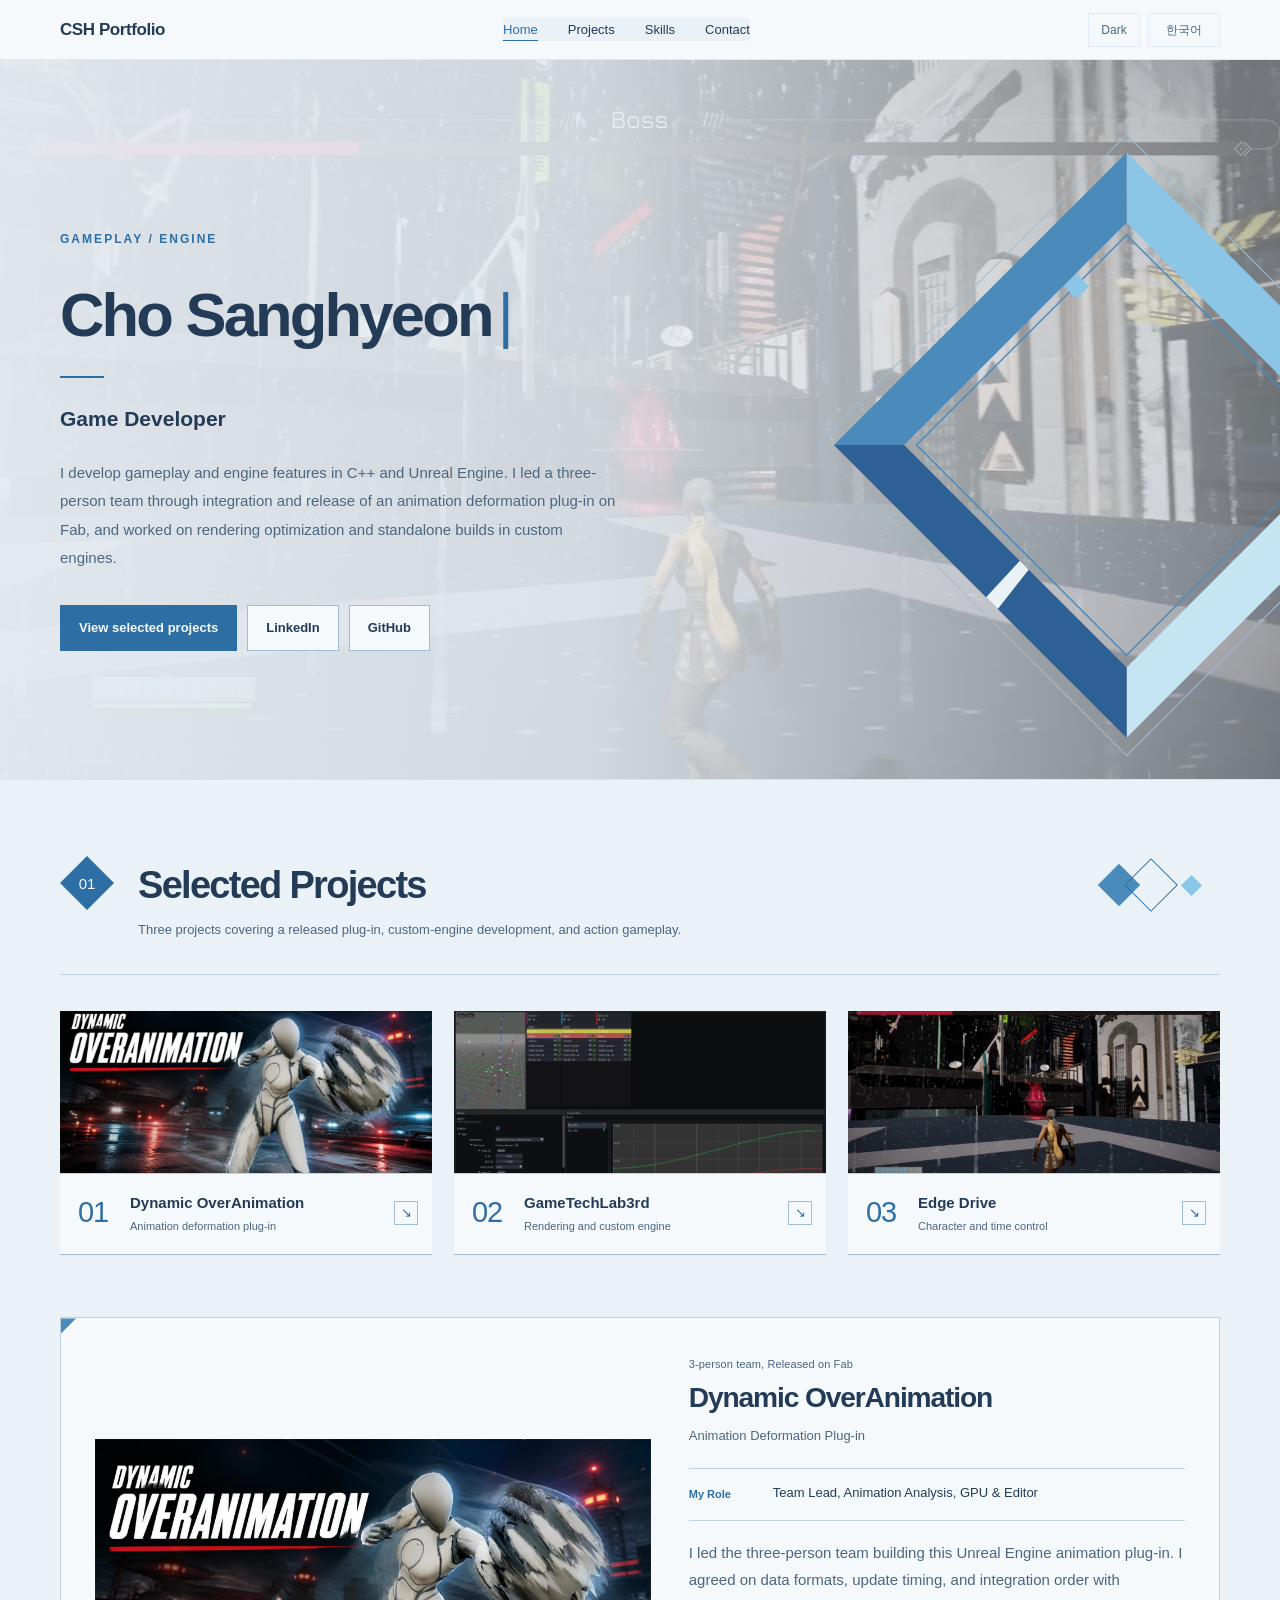
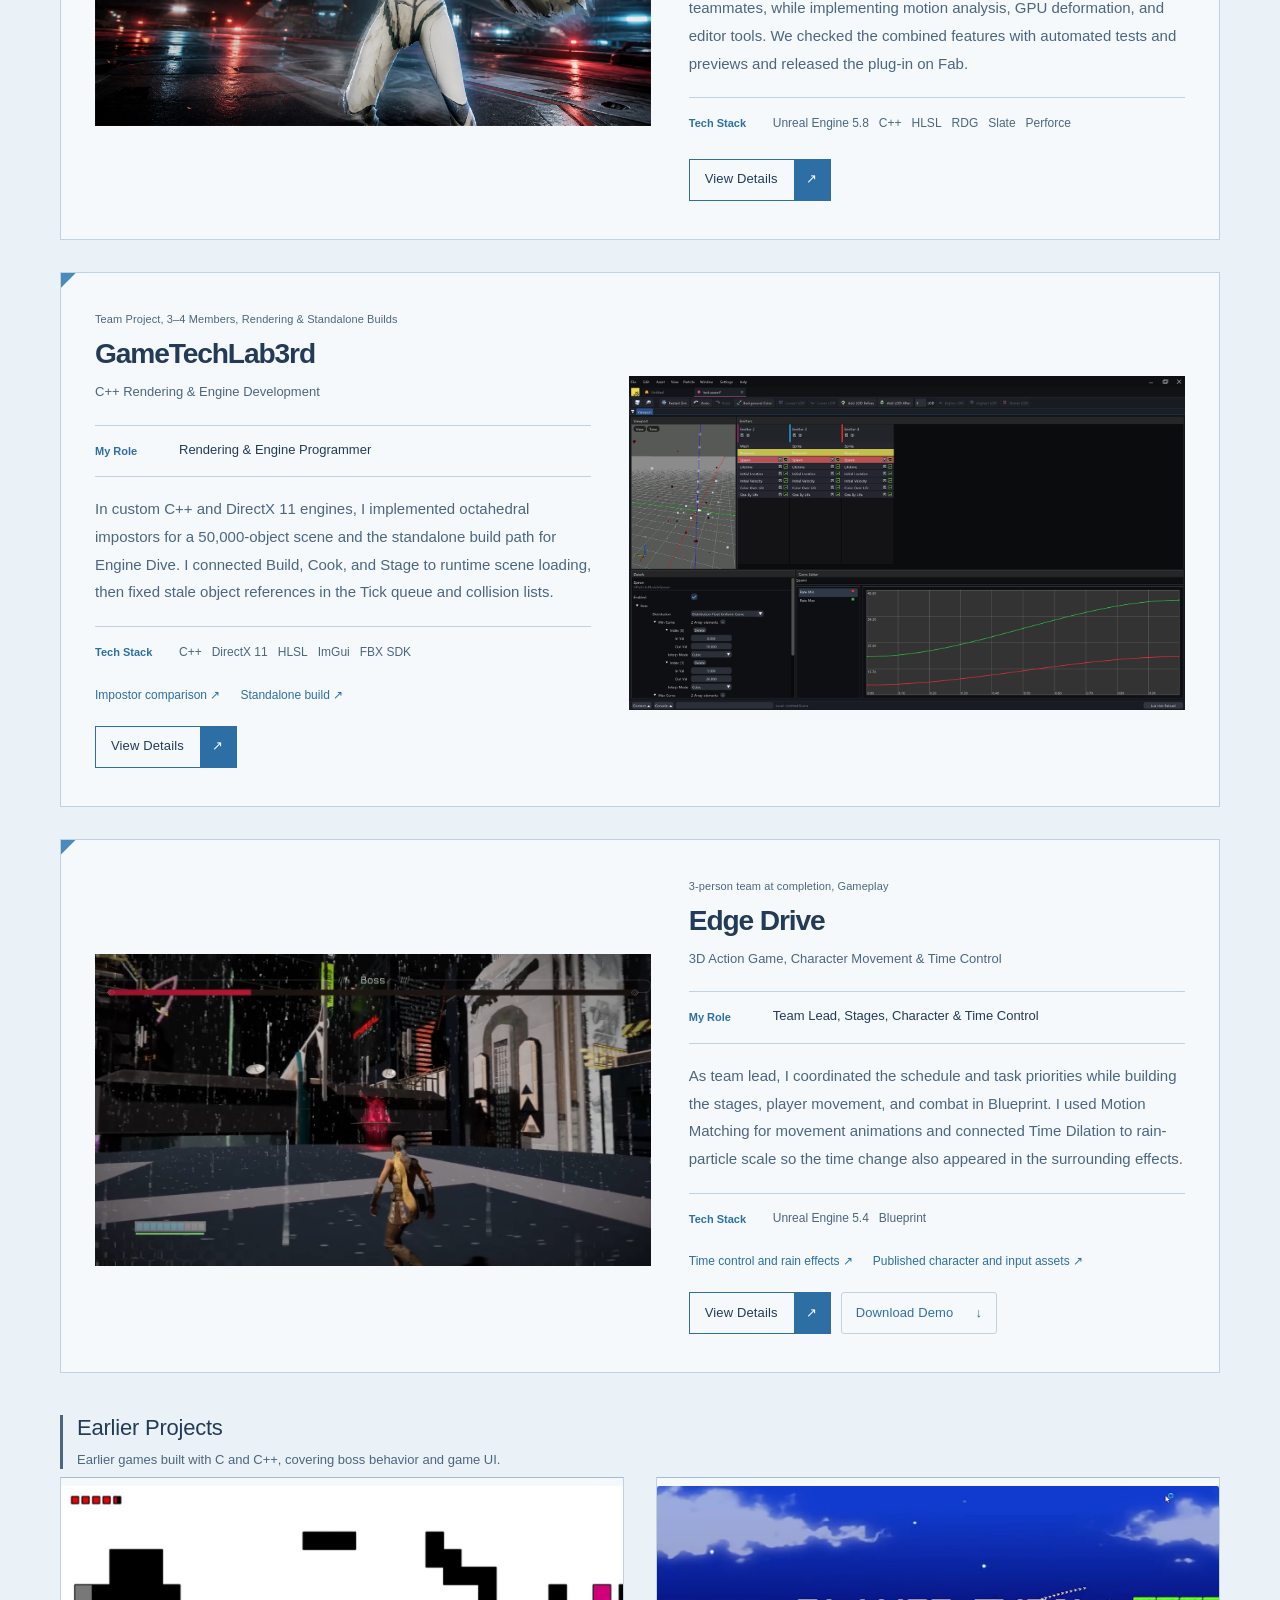
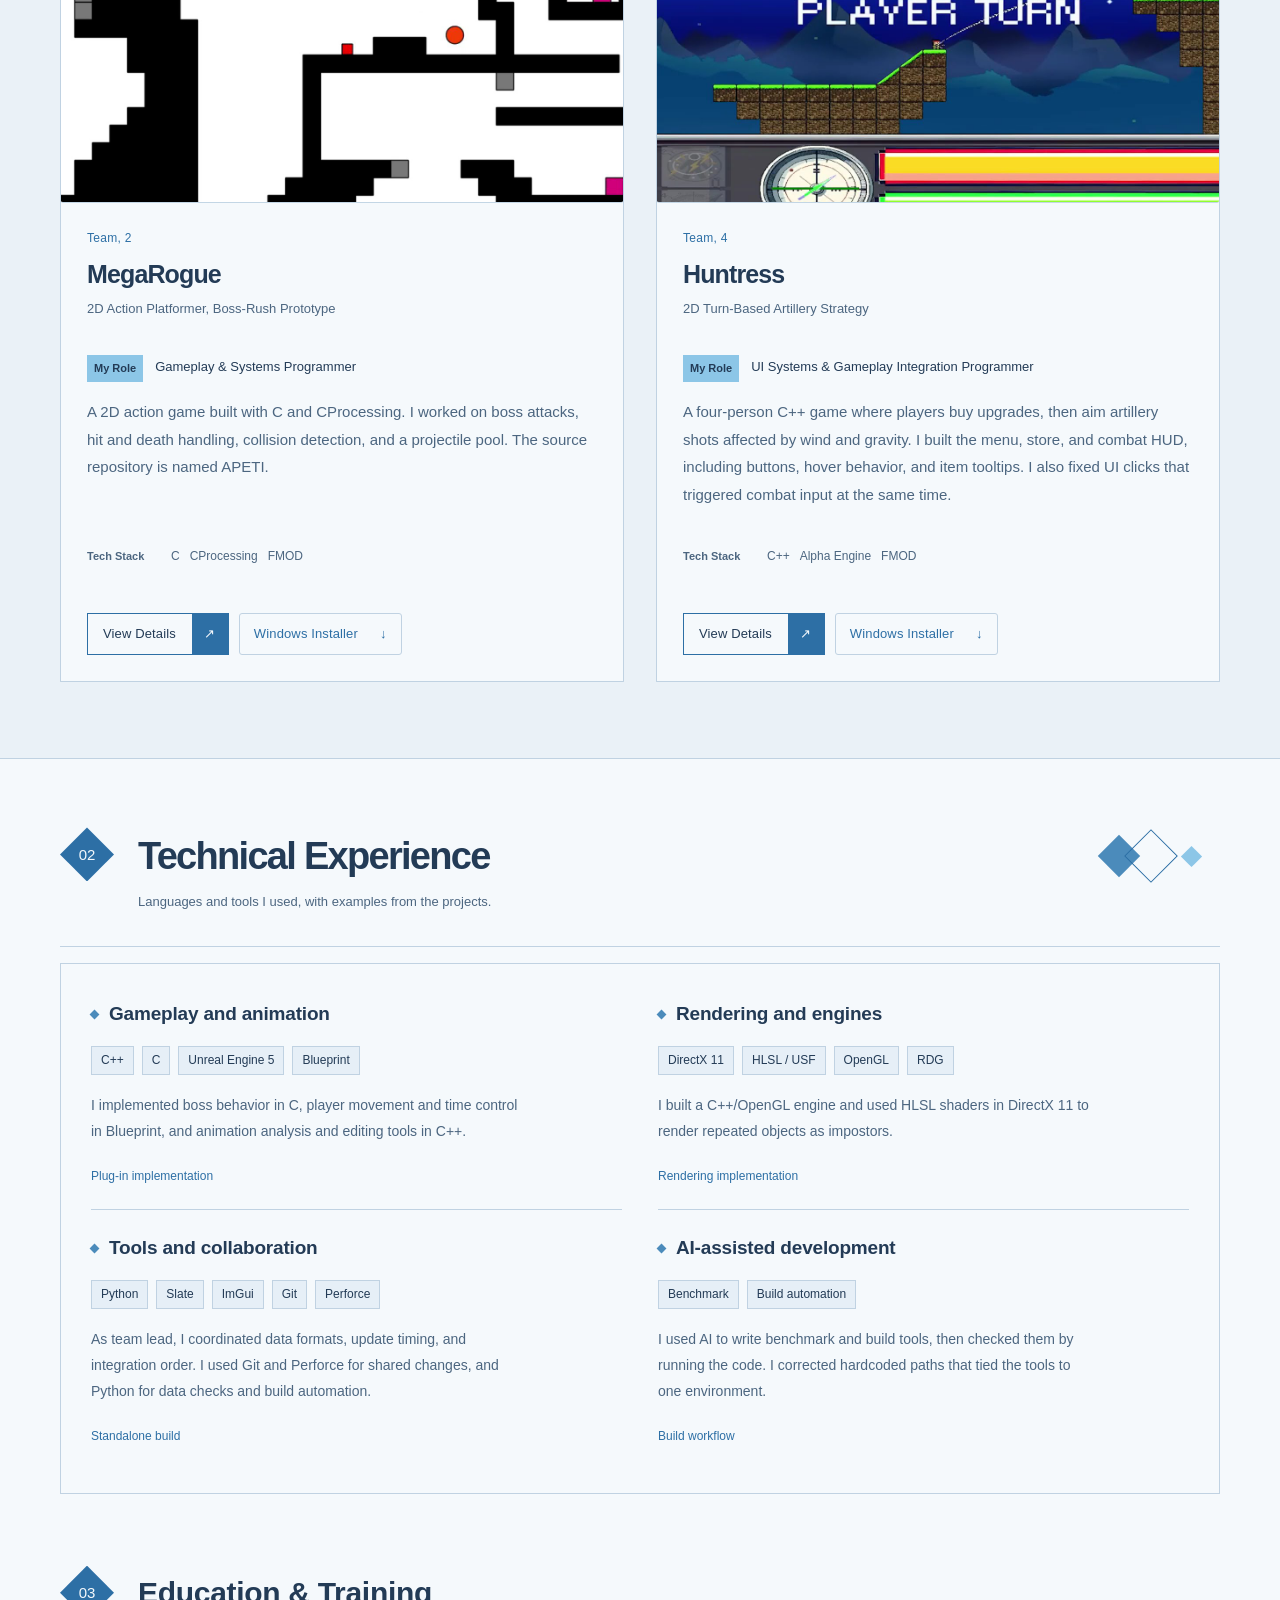
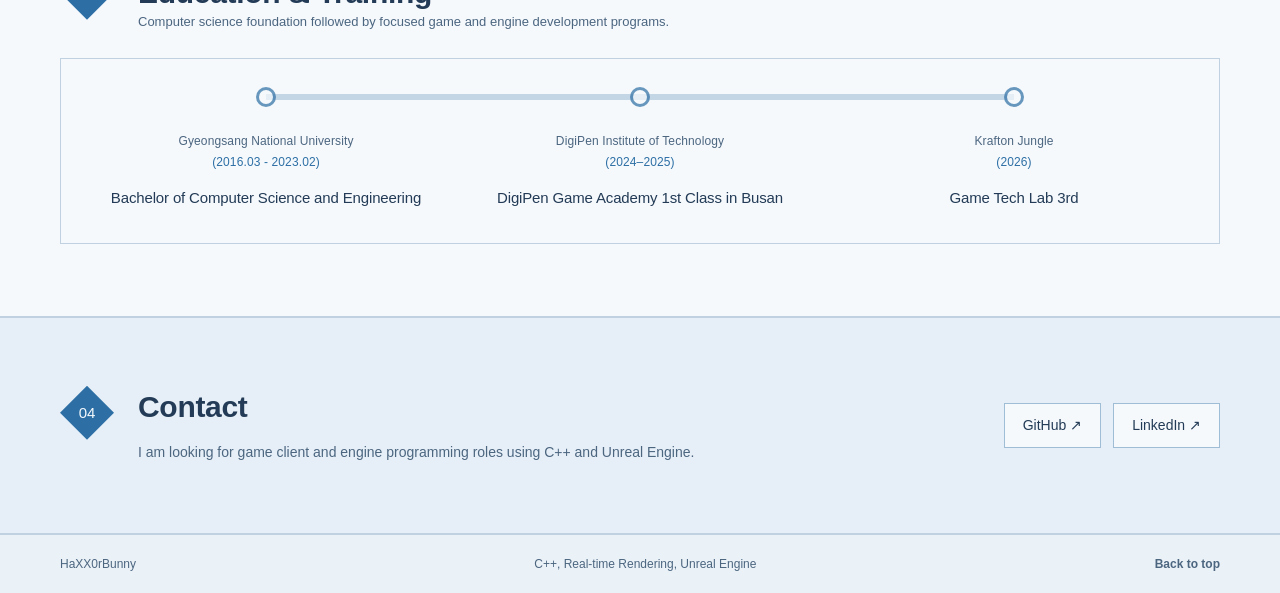
==== commit b39e9977: "Restore hero video and soften sky blue themes" ====
--- a/index.html
+++ b/index.html
@@ -6,7 +6,7 @@
     <meta name="description" content="HaXX0rBunny portfolio: C++ gameplay, real-time rendering, engine architecture, and Unreal Engine development." data-i18n-attr-content="index.pageDescription">
     <title data-i18n="index.pageTitle">Cho Sanghyeon, C++ Game Programmer</title>
     <link rel="stylesheet" href="style.css?v=20261020-hero22">
-    <link rel="stylesheet" href="brand.css?v=20261106-card1">
+    <link rel="stylesheet" href="brand.css?v=20261106-sky2">
     <script defer src="analytics.js"></script>
 </head>
 <body>
@@ -36,15 +36,18 @@
     <main class="main-content">
         <!-- Hero Section -->
         <section class="hero-section" id="hero">
+            <div class="hero-background" aria-hidden="true">
+                <video id="heroBackgroundVideo" class="hero-background-video" muted loop playsinline preload="none" poster="Assets/images/edgedrive-gameplay.jpg" data-src="Assets/videos/edge-drive-background.mp4.mp4"></video>
+            </div>
             <svg class="hero-crystal" viewBox="0 0 600 600" aria-hidden="true" focusable="false">
-                <polygon points="300,20 580,300 512.8,300 300,87.2" fill="#78c8f4"/>
-                <polygon points="580,300 300,580 300,512.8 512.8,300" fill="#d7efff"/>
-                <polygon points="300,580 20,300 87.2,300 300,512.8" fill="#174aab"/>
-                <polygon points="20,300 300,20 300,87.2 87.2,300" fill="#246be0"/>
+                <polygon points="300,20 580,300 512.8,300 300,87.2" class="crystal-sky"/>
+                <polygon points="580,300 300,580 300,512.8 512.8,300" class="crystal-light"/>
+                <polygon points="300,580 20,300 87.2,300 300,512.8" class="crystal-deep"/>
+                <polygon points="20,300 300,20 300,87.2 87.2,300" class="crystal-blue"/>
                 <polygon class="crystal-break" points="165.6,445.6 176.8,456.8 206.37,419.17 197.86,410.66"/>
-                <path d="M300 3 597 300 300 597 3 300Z" fill="none" stroke="#b7d8f8" stroke-width="1"/>
-                <path d="M300 99 501 300 300 501 99 300Z" fill="none" stroke="#5fa6ea" stroke-width="1.4"/>
-                <path d="M252 136 264 148 252 160 240 148Z" fill="#72c4f5"/>
+                <path d="M300 3 597 300 300 597 3 300Z" fill="none" class="crystal-outline" stroke-width="1"/>
+                <path d="M300 99 501 300 300 501 99 300Z" fill="none" class="crystal-inner" stroke-width="1.4"/>
+                <path d="M252 136 264 148 252 160 240 148Z" class="crystal-sky"/>
             </svg>
             <div class="hero-content">
                 <p class="hero-kicker">GAMEPLAY / ENGINE</p>
@@ -65,6 +68,7 @@
                     </a>
                 </div>
             </div>
+            <button class="hero-video-toggle" id="heroVideoToggle" type="button" aria-controls="heroBackgroundVideo" hidden></button>
         </section>
 
         <!-- Projects Section -->
@@ -266,8 +270,8 @@
     <!-- Back to Top Button -->
     <button class="back-to-top" id="backToTop" data-i18n-attr-aria-label="index.contactBackToTop" aria-label="Back to top">↑</button>
 
-    <script src="locale.js?v=20261019-design19"></script>
+    <script src="locale.js?v=20261106-video1"></script>
     <script src="project-content.ko.js?v=20261019-design19"></script>
-    <script src="app.js?v=20261106-card1"></script>
+    <script src="app.js?v=20261106-video1"></script>
 </body>
 </html>
--- a/brand.css
+++ b/brand.css
@@ -1,70 +1,87 @@
-/* Shared visual identity from the printed business card. */
+/* Sky blue facets and silver outlines shared with the business card. */
 :root, [data-color-scheme="light"] {
     color-scheme: light;
-    --brand-blue: #246be0;
-    --brand-sky: #72c4f5;
-    --color-background: #ffffff;
-    --color-surface: #ffffff;
-    --color-text: #163664;
-    --color-text-secondary: #47618a;
-    --color-primary: #246be0;
-    --color-primary-hover: #174aab;
-    --color-primary-active: #174aab;
-    --color-btn-primary-text: #ffffff;
-    --color-secondary: #edf5ff;
-    --color-secondary-hover: #dcecff;
-    --color-secondary-active: #d3e6ff;
-    --color-border: #a7c9f6;
-    --color-card-border: #d4e3f5;
-    --color-card-border-inner: #e5eef9;
-    --color-background-rgb: 255, 255, 255;
-    --color-surface-rgb: 255, 255, 255;
-    --color-primary-rgb: 36, 107, 224;
-    --color-border-rgb: 167, 201, 246;
-    --color-focus-ring: rgba(36,107,224,.3);
-    --slide-accent: #72c4f5;
-    --slide-ink: #163664;
-    --slide-pale: #e8f5ff;
-    --slide-row: #f5faff;
-    --slide-track: #d4e3f5;
-    --slide-footer: #47618a;
-    --slide-frame: #a7c9f6;
-    --slide-cover-start: #d7efff;
-    --slide-selected: #e0eeff;
-    --slide-value: #163664;
-    --slide-rule: #ccdcef;
+    --brand-blue: #4b8bbb;
+    --brand-deep: #2e6095;
+    --brand-sky: #8cc6e7;
+    --color-background: #eaf1f7;
+    --color-surface: #f5f9fc;
+    --color-text: #233b56;
+    --color-text-secondary: #4c6680;
+    --color-primary: #2d6fa5;
+    --color-primary-hover: #245985;
+    --color-primary-active: #245985;
+    --color-btn-primary-text: #f5f9fc;
+    --color-secondary: #deebf5;
+    --color-secondary-hover: #d2e4f2;
+    --color-secondary-active: #c7ddec;
+    --color-border: #9fbdd4;
+    --color-card-border: #c0d2e2;
+    --color-card-border-inner: #d5e2ed;
+    --color-background-rgb: 234, 241, 247;
+    --color-surface-rgb: 245, 249, 252;
+    --color-primary-rgb: 45, 111, 165;
+    --color-border-rgb: 159, 189, 212;
+    --color-focus-ring: rgba(45,111,165,.3);
+    --slide-accent: #8cc6e7;
+    --slide-ink: #233b56;
+    --slide-pale: #dcecf7;
+    --slide-row: #e6eff7;
+    --slide-track: #c3d6e5;
+    --slide-footer: #4c6680;
+    --slide-frame: #9fbdd4;
+    --slide-cover-start: #c5e5f5;
+    --slide-selected: #d5e8f6;
+    --slide-value: #233b56;
+    --slide-rule: #c0d2e2;
+    --code-background: #e3edf6;
+    --code-text: #25415d;
+    --code-keyword: #3f5e98;
+    --code-string: #35634d;
+    --code-number: #875222;
+    --code-comment: #506980;
 }
 [data-color-scheme="dark"] {
     color-scheme: dark;
-    --color-background: #0d1b30;
-    --color-surface: #132640;
-    --color-text: #eaf3ff;
-    --color-text-secondary: #aec2df;
-    --color-primary: #83beff;
-    --color-primary-hover: #b6dcff;
-    --color-primary-active: #b6dcff;
-    --color-btn-primary-text: #0d1b30;
-    --color-secondary: #1b3454;
-    --color-secondary-hover: #24466d;
-    --color-secondary-active: #2a527e;
-    --color-border: #47678e;
-    --color-card-border: #2c4565;
-    --color-card-border-inner: #243d5e;
-    --color-background-rgb: 13, 27, 48;
-    --color-surface-rgb: 19, 38, 64;
-    --color-primary-rgb: 131, 190, 255;
-    --color-border-rgb: 71, 103, 142;
-    --color-focus-ring: rgba(131,190,255,.4);
-    --slide-ink: #0d1b30;
-    --slide-pale: #1b3657;
-    --slide-row: #11223a;
-    --slide-track: #2c4565;
-    --slide-footer: #aec2df;
-    --slide-frame: #436c9d;
-    --slide-cover-start: #1b3657;
-    --slide-selected: #24466d;
-    --slide-value: #eaf3ff;
-    --slide-rule: #36516f;
+    --brand-blue: #5aa3d1;
+    --brand-deep: #306a9b;
+    --brand-sky: #9ad9f1;
+    --color-background: #172e4b;
+    --color-surface: #203d5c;
+    --color-text: #e1eef9;
+    --color-text-secondary: #c4d8e8;
+    --color-primary: #8dcef0;
+    --color-primary-hover: #b3e1f7;
+    --color-primary-active: #b3e1f7;
+    --color-btn-primary-text: #172e4b;
+    --color-secondary: #2a4b6d;
+    --color-secondary-hover: #335b80;
+    --color-secondary-active: #3a658c;
+    --color-border: #567b9d;
+    --color-card-border: #406180;
+    --color-card-border-inner: #365675;
+    --color-background-rgb: 23, 46, 75;
+    --color-surface-rgb: 32, 61, 92;
+    --color-primary-rgb: 141, 206, 240;
+    --color-border-rgb: 86, 123, 157;
+    --color-focus-ring: rgba(141,206,240,.4);
+    --slide-accent: #9ad9f1;
+    --slide-ink: #172e4b;
+    --slide-pale: #2c5072;
+    --slide-row: #264665;
+    --slide-track: #426788;
+    --slide-footer: #c4d8e8;
+    --slide-frame: #648fae;
+    --slide-cover-start: #3e7297;
+    --slide-selected: #355f84;
+    --slide-value: #e1eef9;
+    --slide-rule: #406180;
+    --code-background: #142b46;
+    --code-text: #d5e8f7;
+    --code-keyword: #a6c7ff;
+    --code-string: #a7d6c7;
+    --code-number: #e2c691;
+    --code-comment: #9dbbd2;
 }
 
 /* The introduction shares its palette with the rest of the page. */
@@ -79,7 +96,7 @@
 }
 .navbar, .navbar.at-hero, [data-color-scheme="dark"] .navbar,
 .lab-nav, .overanim-topbar {
-    background: var(--color-background);
+    background: var(--color-surface);
     border-bottom: 1px solid var(--color-card-border);
     box-shadow: none;
     backdrop-filter: none;
@@ -102,6 +119,24 @@
     background: var(--color-background); border-bottom: 1px solid var(--color-card-border);
 }
 .hero-section::after, .hero-content::before, .hero-content::after { display: none; }
+.hero-background { position: absolute; inset: 0; z-index: -1; pointer-events: none; }
+.hero-background-video { width: 100%; height: 100%; object-fit: cover; }
+.hero-background::after {
+    content: ''; position: absolute; inset: 0;
+    background: linear-gradient(90deg, rgba(234,241,247,.95), rgba(234,241,247,.88) 46%, rgba(234,241,247,.46));
+}
+[data-color-scheme="dark"] .hero-background::after {
+    background: linear-gradient(90deg, rgba(23,46,75,.94), rgba(23,46,75,.83) 46%, rgba(23,46,75,.4));
+}
+.hero-video-toggle {
+    position: absolute; z-index: 2; right: 24px; bottom: 20px;
+    min-height: 40px; padding: 8px 12px; cursor: pointer;
+    font: inherit; font-size: 12px; color: var(--color-text);
+    background: var(--color-surface); border: 1px solid var(--color-border); border-radius: 0;
+}
+.hero-video-toggle:hover { border-color: var(--color-primary); background: var(--color-secondary); }
+.hero-video-toggle:focus-visible { outline: 2px solid var(--color-primary); outline-offset: 4px; }
+.hero-video-toggle[hidden] { display: none; }
 .hero-content {
     position: relative; z-index: 1; width: min(1160px, calc(100% - 96px));
     max-width: none; margin-inline: auto; padding: 0; text-align: left;
@@ -135,6 +170,12 @@
     top: 50%; width: clamp(580px,49vw,760px); height: auto;
     transform: translateY(-46%); pointer-events: none;
 }
+.hero-crystal .crystal-sky { fill: var(--brand-sky); }
+.hero-crystal .crystal-light { fill: var(--slide-cover-start); }
+.hero-crystal .crystal-deep { fill: var(--brand-deep); }
+.hero-crystal .crystal-blue { fill: var(--brand-blue); }
+.hero-crystal .crystal-outline { stroke: var(--color-border); }
+.hero-crystal .crystal-inner { stroke: var(--brand-blue); }
 .hero-crystal .crystal-break { fill: var(--color-background); }
 
 /* Three overlapping diamonds echo the reverse of the card. */
@@ -189,7 +230,7 @@
 .overanim-hero-facts dt, .huntress-hero-facts dt, .lab-hero-meta > div > span { border-left-color: var(--color-primary); }
 .overanim-analyzer-grid > .overanim-panel, .huntress-overview-grid > .huntress-summary-card,
 .lab-detail-grid > section { border-top: 1px solid var(--color-border); }
-.overanim-responsibility-list > li:nth-child(n) { background: transparent; }
+.overanim-responsibility-list > li:nth-child(n) { background: transparent; border-left-color: var(--color-border); }
 .overanim-responsibility-list > li::before { color: var(--color-primary); }
 .overanim-phase-trace > article > span, .overanim-architecture-flow > div::before,
 .huntress-architecture-flow > div > span, .hud-pin { border-color: var(--color-primary); }
@@ -199,13 +240,18 @@
 .lab-week-select.is-active { background: var(--slide-selected); border-color: var(--color-primary); }
 .video-poster { background: #10233f; }
 .video-poster-play { background: rgba(16,35,63,.86); }
-.video-poster:hover .video-poster-play { background: #174aab; }
+.video-poster:hover .video-poster-play { background: var(--brand-deep); }
 .lab-page pre, .huntress-page pre, .overanim-page pre,
 .lab-code-snippet pre, .huntress-architecture-code pre, .overanim-code-card pre,
-.huntress-architecture-code, .overanim-code-card, .huntress-code-compare { background: #10233f; color: #eaf3ff; }
-.lab-page pre, .huntress-page pre, .overanim-page pre { scrollbar-color: #47618a #10233f; }
-.huntress-code-compare > div > span { background: #1b3454; color: #eaf3ff; }
-.huntress-code-compare > .is-after > span { background: #174aab; color: #eaf3ff; }
+.huntress-architecture-code, .overanim-code-card, .huntress-code-compare { background: var(--code-background); color: var(--code-text); }
+.lab-page pre, .huntress-page pre, .overanim-page pre { scrollbar-color: var(--color-border) var(--code-background); }
+.huntress-code-compare > div > span { background: var(--slide-row); color: var(--color-text); }
+.huntress-code-compare > .is-after > span { background: var(--slide-selected); color: var(--color-text); }
+
+.code-keyword { color: var(--code-keyword); }
+.code-string { color: var(--code-string); }
+.code-number { color: var(--code-number); }
+.code-comment { color: var(--code-comment); }
 
 .contact-section { padding-block: 56px; background: var(--slide-row); color: var(--color-text); border-block: 1px solid var(--color-card-border); }
 .contact-section .slide-number { background: var(--color-primary); color: var(--color-btn-primary-text); }
@@ -229,6 +275,8 @@
 @media (max-width: 700px) {
     .navbar .nav-container, .hero-content { width: calc(100% - 40px); }
     .hero-section { min-height: 610px; padding-block: 132px 64px; }
+    .hero-background::after { background: rgba(234,241,247,.88); }
+    [data-color-scheme="dark"] .hero-background::after { background: rgba(23,46,75,.82); }
     .hero-crystal { width: 210px; top: 52px; right: -104px; transform: none; }
     .hero-content > :not(.hero-contact) { max-width: 100%; }
     .hero-kicker { margin-bottom: 28px; font-size: 10px; letter-spacing: .12em; }
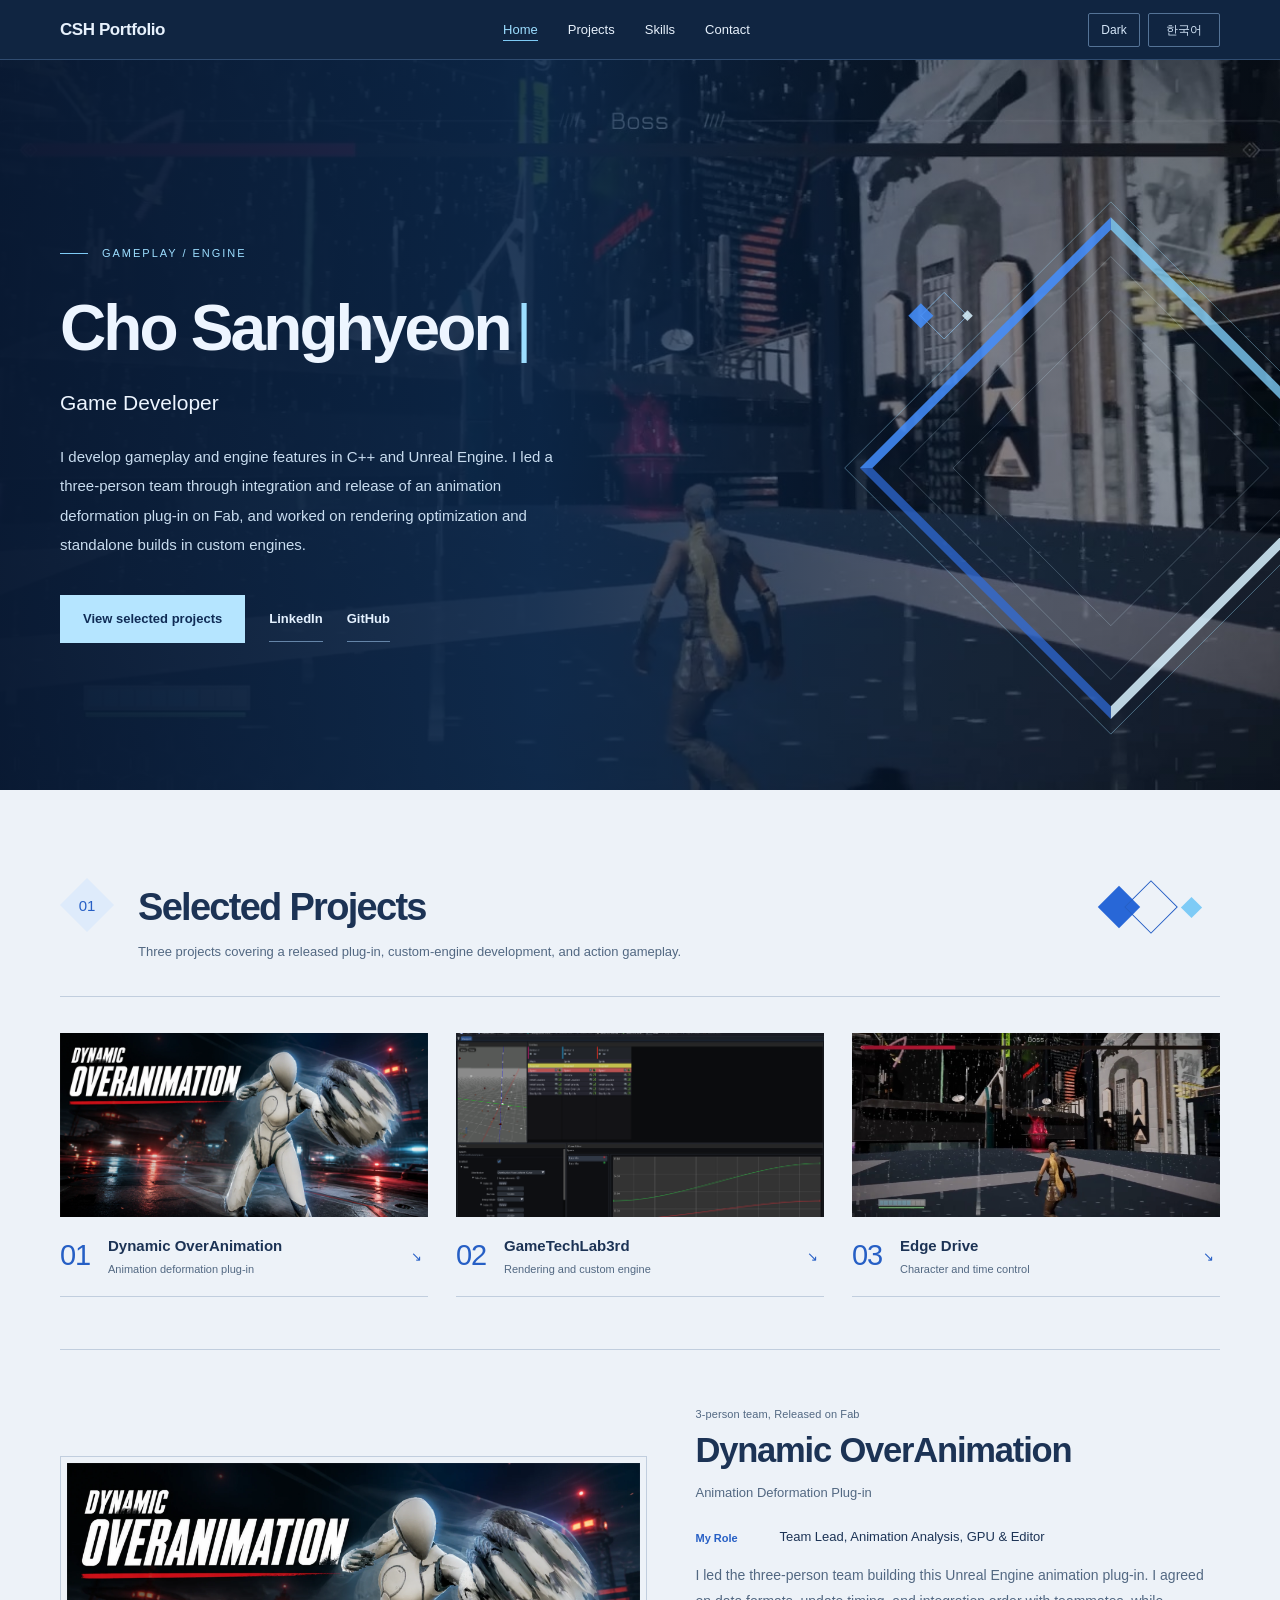
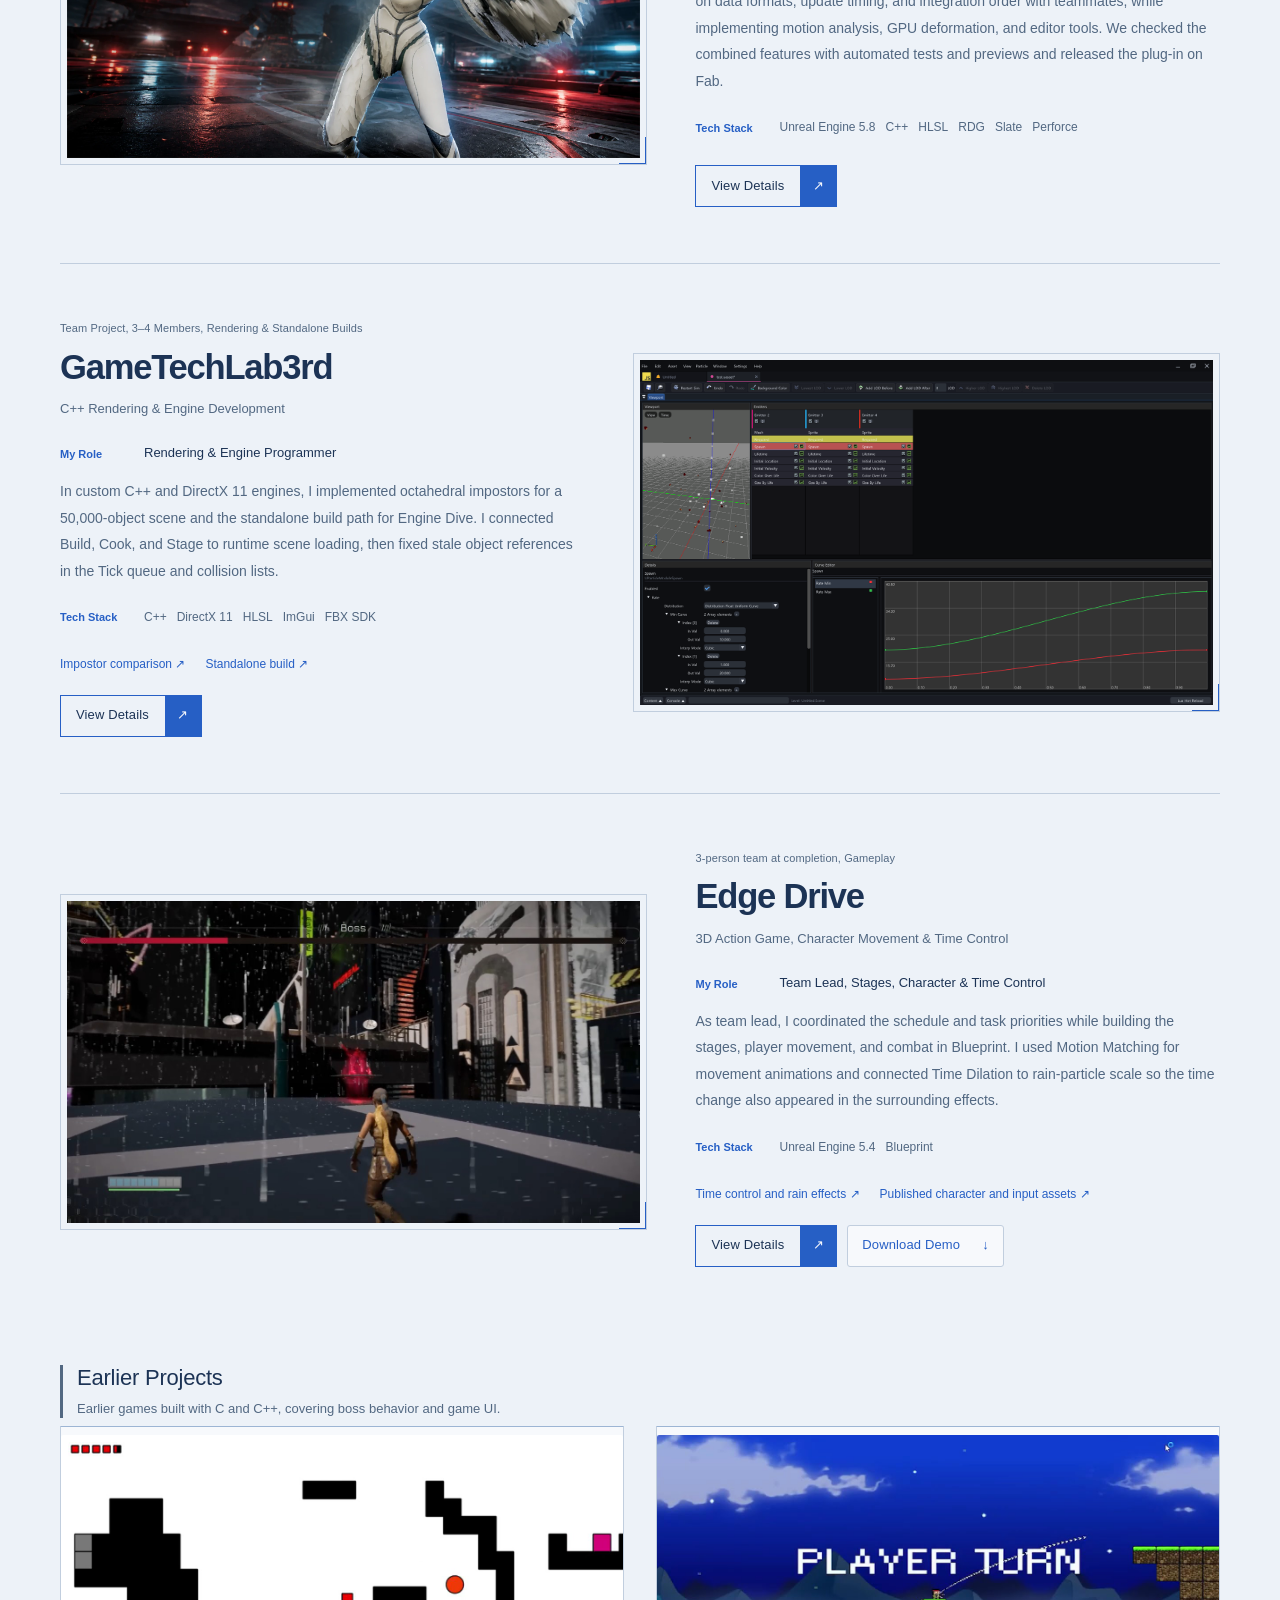
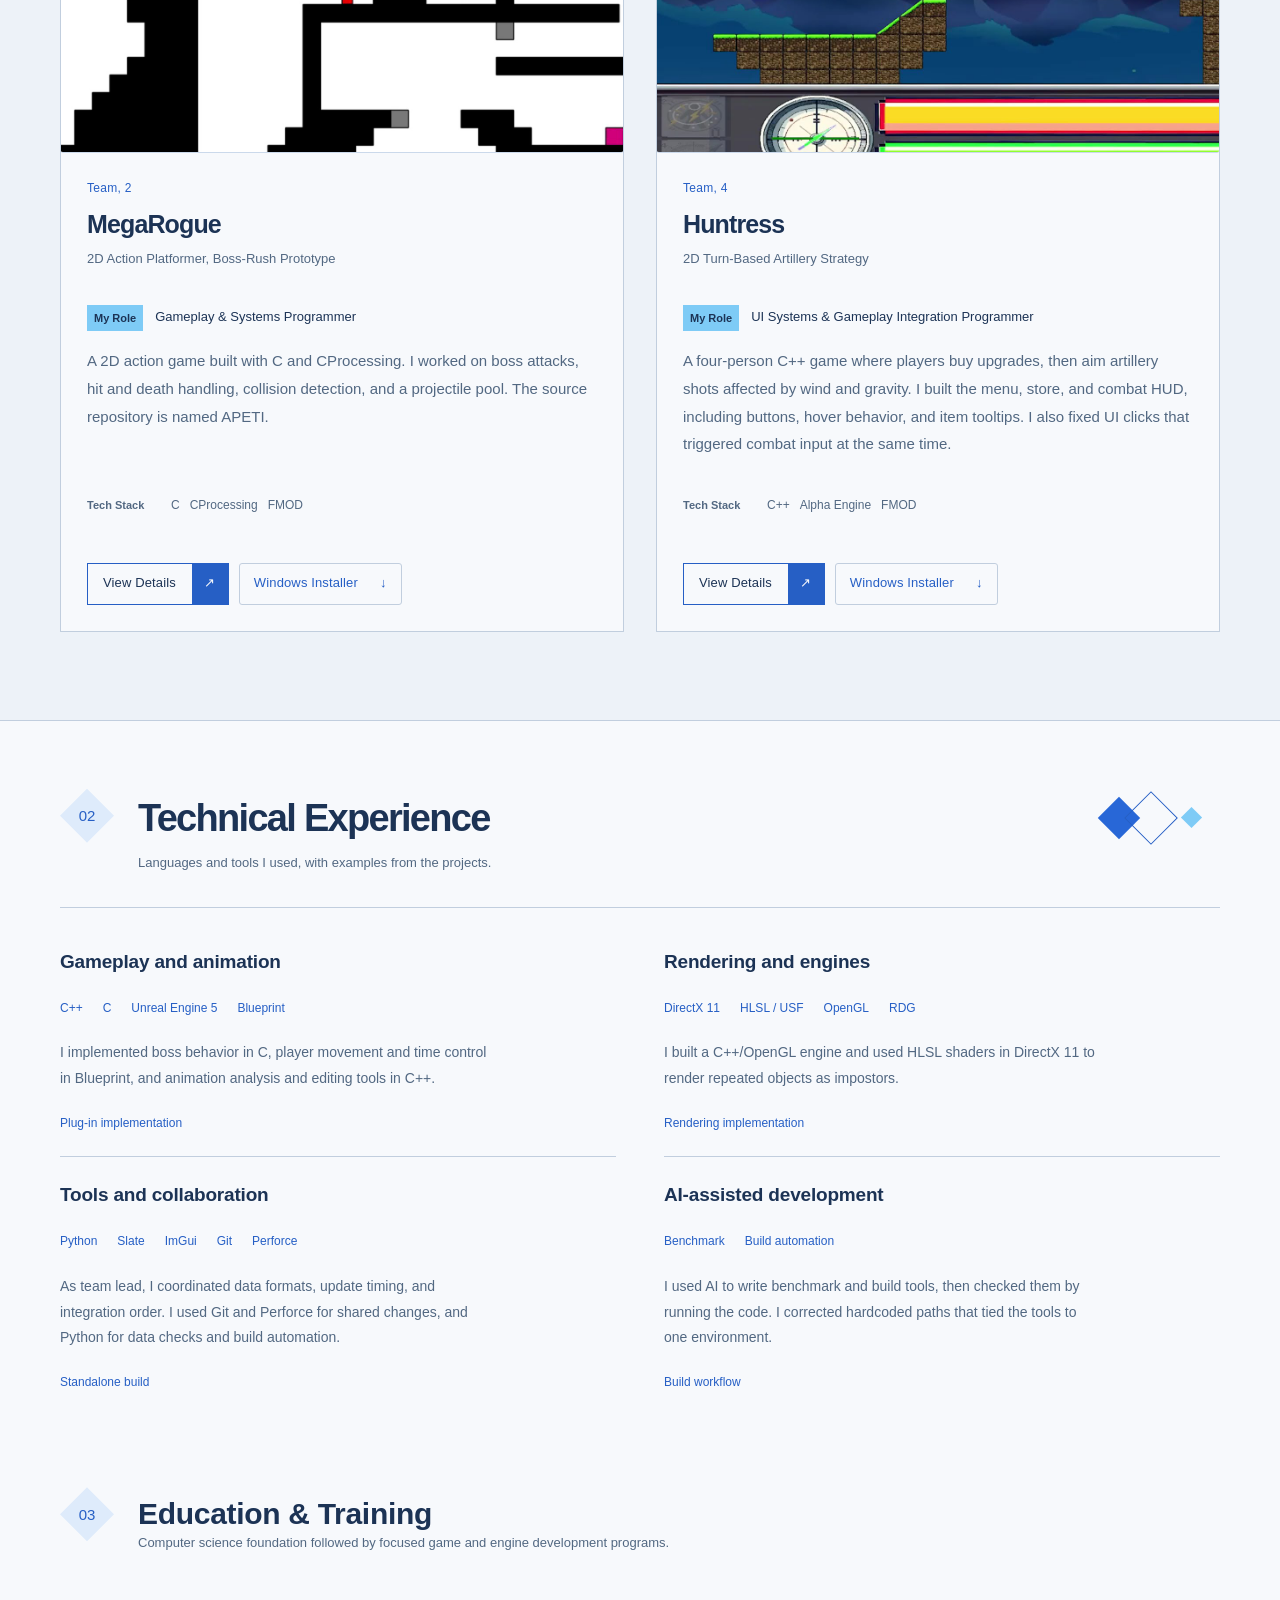
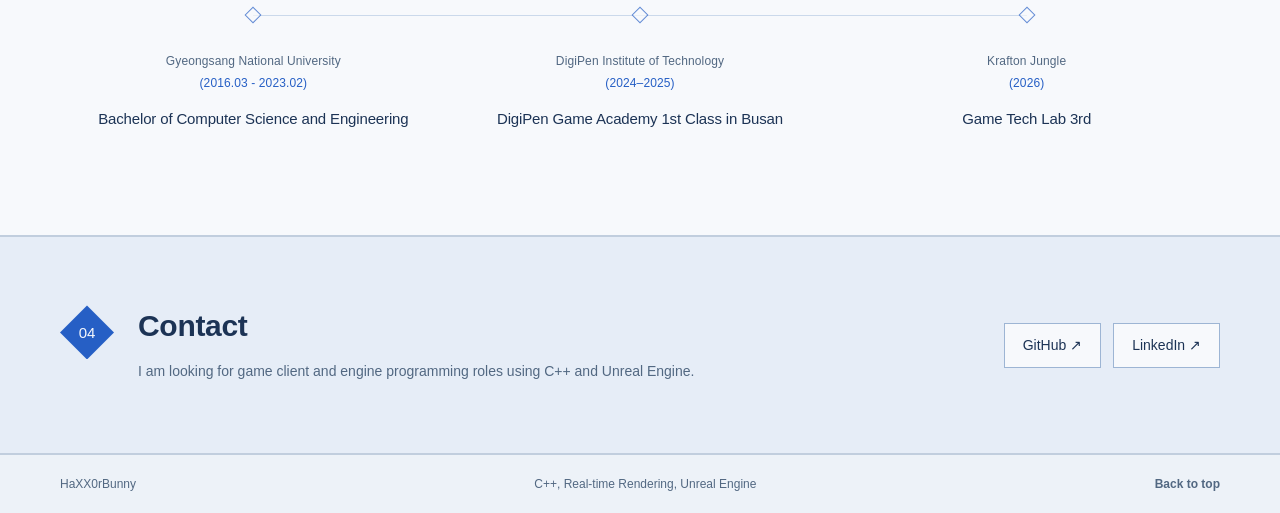
==== commit bc7d1ed4: "Refine cobalt visual design and add separate video controls" ====
--- a/index.html
+++ b/index.html
@@ -6,7 +6,7 @@
     <meta name="description" content="HaXX0rBunny portfolio: C++ gameplay, real-time rendering, engine architecture, and Unreal Engine development." data-i18n-attr-content="index.pageDescription">
     <title data-i18n="index.pageTitle">Cho Sanghyeon, C++ Game Programmer</title>
     <link rel="stylesheet" href="style.css?v=20261020-hero22">
-    <link rel="stylesheet" href="brand.css?v=20261106-sky2">
+    <link rel="stylesheet" href="brand.css?v=20261107-cobalt1">
     <script defer src="analytics.js"></script>
 </head>
 <body>
@@ -40,14 +40,16 @@
                 <video id="heroBackgroundVideo" class="hero-background-video" muted loop playsinline preload="none" poster="Assets/images/edgedrive-gameplay.jpg" data-src="Assets/videos/edge-drive-background.mp4.mp4"></video>
             </div>
             <svg class="hero-crystal" viewBox="0 0 600 600" aria-hidden="true" focusable="false">
-                <polygon points="300,20 580,300 512.8,300 300,87.2" class="crystal-sky"/>
-                <polygon points="580,300 300,580 300,512.8 512.8,300" class="crystal-light"/>
-                <polygon points="300,580 20,300 87.2,300 300,512.8" class="crystal-deep"/>
-                <polygon points="20,300 300,20 300,87.2 87.2,300" class="crystal-blue"/>
-                <polygon class="crystal-break" points="165.6,445.6 176.8,456.8 206.37,419.17 197.86,410.66"/>
-                <path d="M300 3 597 300 300 597 3 300Z" fill="none" class="crystal-outline" stroke-width="1"/>
-                <path d="M300 99 501 300 300 501 99 300Z" fill="none" class="crystal-inner" stroke-width="1.4"/>
-                <path d="M252 136 264 148 252 160 240 148Z" class="crystal-sky"/>
+                <path d="M300 20 580 300 566 300 300 34Z" class="crystal-sky"/>
+                <path d="M580 300 300 580 300 566 566 300Z" class="crystal-light"/>
+                <path d="M300 580 20 300 34 300 300 566Z" class="crystal-deep"/>
+                <path d="M20 300 300 20 300 34 34 300Z" class="crystal-blue"/>
+                <path d="M300 3 597 300 300 597 3 300Z" fill="none" class="crystal-outline"/>
+                <path d="M300 64 536 300 300 536 64 300Z" fill="none" class="crystal-inner"/>
+                <path d="M300 124 476 300 300 476 124 300Z" fill="none" class="crystal-inner"/>
+                <path d="M114 104 140 130 114 156 88 130Z" class="crystal-satellite"/>
+                <path d="M88 116 102 130 88 144 74 130Z" class="crystal-blue"/>
+                <path d="M140 124 146 130 140 136 134 130Z" class="crystal-light"/>
             </svg>
             <div class="hero-content">
                 <p class="hero-kicker">GAMEPLAY / ENGINE</p>
@@ -68,7 +70,14 @@
                     </a>
                 </div>
             </div>
-            <button class="hero-video-toggle" id="heroVideoToggle" type="button" aria-controls="heroBackgroundVideo" hidden></button>
+            <div class="hero-video-controls" id="heroVideoControls" role="group" aria-label="Background video" hidden>
+                <button id="heroVideoPlay" type="button" aria-controls="heroBackgroundVideo" aria-label="Play background video" title="Play background video" aria-pressed="false">
+                    <svg viewBox="0 0 20 20" aria-hidden="true"><path d="M6 3.5 16 10 6 16.5Z"/></svg>
+                </button>
+                <button id="heroVideoStop" type="button" aria-controls="heroBackgroundVideo" aria-label="Stop background video" title="Stop background video" aria-pressed="true">
+                    <svg viewBox="0 0 20 20" aria-hidden="true"><path d="M4 4h12v12H4Z"/></svg>
+                </button>
+            </div>
         </section>
 
         <!-- Projects Section -->
@@ -270,8 +279,8 @@
     <!-- Back to Top Button -->
     <button class="back-to-top" id="backToTop" data-i18n-attr-aria-label="index.contactBackToTop" aria-label="Back to top">↑</button>
 
-    <script src="locale.js?v=20261106-video1"></script>
+    <script src="locale.js?v=20261107-controls1"></script>
     <script src="project-content.ko.js?v=20261019-design19"></script>
-    <script src="app.js?v=20261106-video1"></script>
+    <script src="app.js?v=20261107-controls1"></script>
 </body>
 </html>
--- a/brand.css
+++ b/brand.css
@@ -1,182 +1,184 @@
-/* Sky blue facets and silver outlines shared with the business card. */
+/* Cobalt, ice blue and navy, shared with the faceted business card. */
 :root, [data-color-scheme="light"] {
     color-scheme: light;
-    --brand-blue: #4b8bbb;
-    --brand-deep: #2e6095;
-    --brand-sky: #8cc6e7;
-    --color-background: #eaf1f7;
-    --color-surface: #f5f9fc;
-    --color-text: #233b56;
-    --color-text-secondary: #4c6680;
-    --color-primary: #2d6fa5;
-    --color-primary-hover: #245985;
-    --color-primary-active: #245985;
-    --color-btn-primary-text: #f5f9fc;
-    --color-secondary: #deebf5;
-    --color-secondary-hover: #d2e4f2;
-    --color-secondary-active: #c7ddec;
-    --color-border: #9fbdd4;
-    --color-card-border: #c0d2e2;
-    --color-card-border-inner: #d5e2ed;
-    --color-background-rgb: 234, 241, 247;
-    --color-surface-rgb: 245, 249, 252;
-    --color-primary-rgb: 45, 111, 165;
-    --color-border-rgb: 159, 189, 212;
-    --color-focus-ring: rgba(45,111,165,.3);
-    --slide-accent: #8cc6e7;
-    --slide-ink: #233b56;
-    --slide-pale: #dcecf7;
-    --slide-row: #e6eff7;
-    --slide-track: #c3d6e5;
-    --slide-footer: #4c6680;
-    --slide-frame: #9fbdd4;
-    --slide-cover-start: #c5e5f5;
-    --slide-selected: #d5e8f6;
-    --slide-value: #233b56;
-    --slide-rule: #c0d2e2;
-    --code-background: #e3edf6;
-    --code-text: #25415d;
-    --code-keyword: #3f5e98;
+    --brand-blue: #2867d7;
+    --brand-deep: #1a448c;
+    --brand-sky: #7ecbf6;
+    --color-background: #edf2f8;
+    --color-surface: #f7f9fc;
+    --color-text: #1c3355;
+    --color-text-secondary: #526882;
+    --color-primary: #265fc5;
+    --color-primary-hover: #194ba6;
+    --color-primary-active: #194ba6;
+    --color-btn-primary-text: #f7f9fc;
+    --color-secondary: #dfe9f7;
+    --color-secondary-hover: #d1e2f6;
+    --color-secondary-active: #c6d9f0;
+    --color-border: #9db5d4;
+    --color-card-border: #c1cede;
+    --color-card-border-inner: #d9e2ed;
+    --color-background-rgb: 237, 242, 248;
+    --color-surface-rgb: 247, 249, 252;
+    --color-primary-rgb: 38, 95, 197;
+    --color-border-rgb: 157, 181, 212;
+    --color-focus-ring: rgba(38,95,197,.3);
+    --slide-accent: #7ecbf6;
+    --slide-ink: #1c3355;
+    --slide-pale: #deebfb;
+    --slide-row: #e6edf7;
+    --slide-track: #cbd9eb;
+    --slide-footer: #526882;
+    --slide-frame: #9db5d4;
+    --slide-cover-start: #bce6fc;
+    --slide-selected: #d7e6fa;
+    --slide-value: #1c3355;
+    --slide-rule: #c1cede;
+    --code-background: #e5ecf5;
+    --code-text: #233c60;
+    --code-keyword: #3a5597;
     --code-string: #35634d;
     --code-number: #875222;
-    --code-comment: #506980;
+    --code-comment: #50667f;
 }
 [data-color-scheme="dark"] {
     color-scheme: dark;
-    --brand-blue: #5aa3d1;
-    --brand-deep: #306a9b;
-    --brand-sky: #9ad9f1;
-    --color-background: #172e4b;
-    --color-surface: #203d5c;
-    --color-text: #e1eef9;
-    --color-text-secondary: #c4d8e8;
-    --color-primary: #8dcef0;
-    --color-primary-hover: #b3e1f7;
-    --color-primary-active: #b3e1f7;
-    --color-btn-primary-text: #172e4b;
-    --color-secondary: #2a4b6d;
-    --color-secondary-hover: #335b80;
-    --color-secondary-active: #3a658c;
-    --color-border: #567b9d;
-    --color-card-border: #406180;
-    --color-card-border-inner: #365675;
-    --color-background-rgb: 23, 46, 75;
-    --color-surface-rgb: 32, 61, 92;
-    --color-primary-rgb: 141, 206, 240;
-    --color-border-rgb: 86, 123, 157;
-    --color-focus-ring: rgba(141,206,240,.4);
-    --slide-accent: #9ad9f1;
-    --slide-ink: #172e4b;
-    --slide-pale: #2c5072;
-    --slide-row: #264665;
-    --slide-track: #426788;
-    --slide-footer: #c4d8e8;
-    --slide-frame: #648fae;
-    --slide-cover-start: #3e7297;
-    --slide-selected: #355f84;
-    --slide-value: #e1eef9;
-    --slide-rule: #406180;
-    --code-background: #142b46;
-    --code-text: #d5e8f7;
+    --brand-blue: #418ce8;
+    --brand-deep: #2258a3;
+    --brand-sky: #9cdeff;
+    --color-background: #101e34;
+    --color-surface: #182c47;
+    --color-text: #e6effa;
+    --color-text-secondary: #b9cce3;
+    --color-primary: #83caff;
+    --color-primary-hover: #b1e0ff;
+    --color-primary-active: #b1e0ff;
+    --color-btn-primary-text: #101e34;
+    --color-secondary: #243e60;
+    --color-secondary-hover: #2c4d76;
+    --color-secondary-active: #325986;
+    --color-border: #5b7ba4;
+    --color-card-border: #355272;
+    --color-card-border-inner: #2d4666;
+    --color-background-rgb: 16, 30, 52;
+    --color-surface-rgb: 24, 44, 71;
+    --color-primary-rgb: 131, 202, 255;
+    --color-border-rgb: 91, 123, 164;
+    --color-focus-ring: rgba(131,202,255,.4);
+    --slide-accent: #9cdeff;
+    --slide-ink: #101e34;
+    --slide-pale: #28496e;
+    --slide-row: #1c3555;
+    --slide-track: #34577d;
+    --slide-footer: #b9cce3;
+    --slide-frame: #6397cd;
+    --slide-cover-start: #3475b7;
+    --slide-selected: #2b527d;
+    --slide-value: #e6effa;
+    --slide-rule: #355272;
+    --code-background: #0e1b2e;
+    --code-text: #d9e9fa;
     --code-keyword: #a6c7ff;
     --code-string: #a7d6c7;
     --code-number: #e2c691;
-    --code-comment: #9dbbd2;
-}
-
-/* The introduction shares its palette with the rest of the page. */
-.hero-section, .navbar.at-hero {
-    --color-background: inherit;
-    --color-surface: inherit;
-    --color-text: inherit;
-    --color-text-secondary: inherit;
-    --color-primary: inherit;
-    --color-primary-hover: inherit;
-    --color-btn-primary-text: inherit;
-}
+    --code-comment: #9ab6d5;
+}
+
+/* Video has its own dark palette; reading sections follow the selected theme. */
 .navbar, .navbar.at-hero, [data-color-scheme="dark"] .navbar,
 .lab-nav, .overanim-topbar {
-    background: var(--color-surface);
-    border-bottom: 1px solid var(--color-card-border);
-    box-shadow: none;
-    backdrop-filter: none;
+    background: var(--color-surface); border-bottom: 1px solid var(--color-card-border);
+    box-shadow: none; backdrop-filter: none;
 }
 .navbar .nav-container { width: min(1160px, calc(100% - 96px)); padding-inline: 0; }
-.navbar.at-hero .nav-logo, .navbar.at-hero .nav-link { color: var(--color-text); }
 .nav-logo, .lab-brand { letter-spacing: -.025em; }
-.navbar.at-hero .nav-link.active, .navbar.at-hero .nav-link:hover { color: var(--color-primary); }
-.navbar.at-hero .nav-link.active::after { background: var(--color-primary); }
-.navbar.at-hero .theme-toggle, .theme-toggle {
+.theme-toggle {
     background: transparent; color: var(--color-text-secondary);
     border: 1px solid var(--color-card-border); border-radius: 0;
 }
-.navbar.at-hero .theme-toggle:hover, .theme-toggle:hover { background: var(--color-secondary); color: var(--color-text); }
-.navbar.at-hero .nav-menu, .navbar .nav-menu { background: var(--color-background); }
+.theme-toggle:hover { background: var(--color-secondary); color: var(--color-text); }
+.navbar .nav-menu { background: var(--color-background); }
+.navbar.at-hero, [data-color-scheme="dark"] .navbar.at-hero {
+    --color-primary: #9cdeff;
+    background: #102541; border-bottom-color: #304c70;
+}
+.navbar.at-hero .nav-logo, .navbar.at-hero .nav-link { color: #e7f1fc; }
+.navbar.at-hero .nav-link.active, .navbar.at-hero .nav-link:hover { color: #9cdeff; }
+.navbar.at-hero .nav-link.active::after { background: #7ecbf6; }
+.navbar.at-hero .theme-toggle { color: #d4e6f8; background: transparent; border-color: #547396; }
+.navbar.at-hero .theme-toggle:hover { background: #243e60; color: #fff; }
+.navbar.at-hero .nav-menu { background: #102541; }
+.navbar.at-hero .nav-toggle span { background: #d4e6f8; }
 
 .hero-section {
+    --color-text: #edf5ff;
+    --color-text-secondary: #c8dcef;
+    --color-primary: #9cdeff;
     position: relative; isolation: isolate; overflow: hidden;
-    min-height: 720px; padding: 152px 0 110px;
-    background: var(--color-background); border-bottom: 1px solid var(--color-card-border);
+    min-height: 730px; padding: 170px 0 132px;
+    background: #102541; border-bottom: 0;
 }
 .hero-section::after, .hero-content::before, .hero-content::after { display: none; }
 .hero-background { position: absolute; inset: 0; z-index: -1; pointer-events: none; }
 .hero-background-video { width: 100%; height: 100%; object-fit: cover; }
-.hero-background::after {
+.hero-background::after, [data-color-scheme="dark"] .hero-background::after {
     content: ''; position: absolute; inset: 0;
-    background: linear-gradient(90deg, rgba(234,241,247,.95), rgba(234,241,247,.88) 46%, rgba(234,241,247,.46));
-}
-[data-color-scheme="dark"] .hero-background::after {
-    background: linear-gradient(90deg, rgba(23,46,75,.94), rgba(23,46,75,.83) 46%, rgba(23,46,75,.4));
-}
-.hero-video-toggle {
-    position: absolute; z-index: 2; right: 24px; bottom: 20px;
-    min-height: 40px; padding: 8px 12px; cursor: pointer;
-    font: inherit; font-size: 12px; color: var(--color-text);
-    background: var(--color-surface); border: 1px solid var(--color-border); border-radius: 0;
-}
-.hero-video-toggle:hover { border-color: var(--color-primary); background: var(--color-secondary); }
-.hero-video-toggle:focus-visible { outline: 2px solid var(--color-primary); outline-offset: 4px; }
-.hero-video-toggle[hidden] { display: none; }
+    background: linear-gradient(90deg, rgba(9,26,52,.96) 0%, rgba(13,42,78,.87) 42%, rgba(10,37,73,.38) 75%, rgba(9,29,54,.25));
+}
 .hero-content {
     position: relative; z-index: 1; width: min(1160px, calc(100% - 96px));
     max-width: none; margin-inline: auto; padding: 0; text-align: left;
 }
-.hero-content > :not(.hero-contact) { max-width: 61%; }
+.hero-content > :not(.hero-contact) { max-width: 65%; }
 .hero-kicker {
-    margin: 0 0 30px; color: var(--color-primary);
-    font-size: 12px; font-weight: 600; letter-spacing: .17em;
-}
+    display: flex; align-items: center; gap: 14px; margin: 0 0 28px;
+    color: #9cdeff; font-size: 11px; font-weight: 500; letter-spacing: .18em;
+}
+.hero-kicker::before { content: ''; width: 28px; height: 1px; background: #7ecbf6; }
 .hero-name {
-    min-height: 1.2em; margin: 0 0 24px;
-    font-size: clamp(40px,4.8vw,66px); font-weight: 650;
-    letter-spacing: -.045em; line-height: 1.2; color: var(--color-text);
-    white-space: nowrap;
-}
-.hero-subtitle { margin: 0 0 24px; font-size: 21px; color: var(--color-text); }
-.hero-subtitle::before { content: ''; display: block; width: 44px; height: 2px; margin: 0 0 25px; background: var(--color-primary); }
-.hero-content .hero-description { max-width: min(560px, 55%); margin: 0 0 32px; font-size: 15px; line-height: 1.9; color: var(--color-text-secondary); }
-.hero-contact { justify-content: flex-start; flex-wrap: wrap; gap: 10px; max-width: 60%; }
+    min-height: 1.2em; margin: 0 0 20px;
+    font-size: clamp(40px,5vw,68px); font-weight: 650;
+    letter-spacing: -.045em; line-height: 1.2; color: #edf5ff; white-space: nowrap;
+}
+.hero-subtitle { margin: 0 0 24px; font-size: 21px; color: #edf5ff; font-weight: 400; }
+.hero-subtitle::before { display: none; }
+.hero-content .hero-description { max-width: min(520px, 56%); margin: 0 0 36px; font-size: 15px; line-height: 1.95; color: #c8dcef; }
+.hero-contact { justify-content: flex-start; align-items: center; flex-wrap: wrap; gap: 10px 24px; max-width: 65%; }
 .hero-contact .contact-link {
-    padding: 12px 18px; min-height: 46px; font-size: 13px;
-    border: 1px solid var(--color-border); background: var(--color-surface);
-    color: var(--color-text); border-radius: 0;
-}
-.hero-contact .contact-link:hover { background: var(--color-secondary); color: var(--color-text); border-color: var(--color-primary); transform: none; }
-.hero-contact .contact-link--primary { background: var(--color-primary); border-color: var(--color-primary); color: var(--color-btn-primary-text); }
-.hero-contact .contact-link--primary:hover { background: var(--color-primary-hover); color: var(--color-btn-primary-text); }
-.typing-cursor { color: var(--color-primary); }
+    padding: 10px 0; min-height: 46px; font-size: 13px;
+    border: 0; border-bottom: 1px solid #6585a8; background: transparent;
+    color: #e4f1ff; border-radius: 0;
+}
+.hero-contact .contact-link:hover { background: transparent; color: #9cdeff; border-color: #9cdeff; transform: none; }
+.hero-contact .contact-link--primary { padding: 13px 22px; background: #b5e5ff; border: 1px solid #b5e5ff; color: #102c56; }
+.hero-contact .contact-link--primary:hover { background: #daf2ff; border-color: #daf2ff; color: #102c56; }
+.typing-cursor { color: #9cdeff; }
 .hero-crystal {
-    position: absolute; z-index: 0; right: max(-170px, calc((100vw - 1600px)/2));
-    top: 50%; width: clamp(580px,49vw,760px); height: auto;
-    transform: translateY(-46%); pointer-events: none;
-}
-.hero-crystal .crystal-sky { fill: var(--brand-sky); }
-.hero-crystal .crystal-light { fill: var(--slide-cover-start); }
-.hero-crystal .crystal-deep { fill: var(--brand-deep); }
-.hero-crystal .crystal-blue { fill: var(--brand-blue); }
-.hero-crystal .crystal-outline { stroke: var(--color-border); }
-.hero-crystal .crystal-inner { stroke: var(--brand-blue); }
-.hero-crystal .crystal-break { fill: var(--color-background); }
+    position: absolute; z-index: 0; right: max(-100px, calc((100vw - 1540px)/2));
+    top: 50%; width: clamp(460px,42vw,640px); height: auto;
+    transform: translateY(-42%); pointer-events: none;
+}
+.hero-crystal .crystal-sky { fill: #7ecbf6; fill-opacity: .8; }
+.hero-crystal .crystal-light { fill: #d9f3ff; fill-opacity: .85; }
+.hero-crystal .crystal-deep { fill: #306ee0; fill-opacity: .7; }
+.hero-crystal .crystal-blue { fill: #438fff; fill-opacity: .85; }
+.hero-crystal .crystal-outline { stroke: #9cdeff; stroke-opacity: .45; }
+.hero-crystal .crystal-inner { stroke: #c9ebff; stroke-opacity: .26; }
+.hero-crystal .crystal-satellite { fill: none; stroke: #92cfff; stroke-opacity: .7; }
+.hero-video-controls {
+    position: absolute; z-index: 2; right: max(48px, calc((100% - 1160px)/2)); bottom: 28px;
+    display: flex; align-items: center; gap: 4px; padding: 4px;
+    background: rgba(9,26,52,.8); border: 1px solid #577fa5;
+}
+.hero-video-controls[hidden] { display: none; }
+.hero-video-controls button {
+    display: grid; place-items: center; width: 40px; height: 40px; padding: 0;
+    background: transparent; color: #dbf1ff; border: 0; cursor: pointer;
+}
+.hero-video-controls button:hover { background: #274b73; }
+.hero-video-controls button[aria-pressed="true"] { background: #b5e5ff; color: #102c56; }
+.hero-video-controls button:focus-visible { outline: 2px solid #daf2ff; outline-offset: 4px; }
+.hero-video-controls svg { width: 16px; height: 16px; fill: currentColor; }
 
 /* Three overlapping diamonds echo the reverse of the card. */
 .slide-ornament { width: 116px; height: 48px; right: 8px; top: 5px; }
@@ -187,41 +189,81 @@
 .slide-number, .overanim-section-heading > span,
 .presentation-sheet .huntress-section-heading::before { background: var(--color-primary); color: var(--color-btn-primary-text); }
 #projects, #skills { border-bottom: 1px solid var(--color-card-border); }
-#projects { padding-block: 76px; }
+#projects { padding-block: 88px; }
+.section-title { letter-spacing: -.035em; }
+.section-lead { max-width: 64ch; }
+.section-title-layout { padding-bottom: 26px; }
+.slide-number { background: var(--slide-pale); color: var(--color-primary); border: 0; }
 .project-index a, .project-index a:first-child, .project-index a:last-child {
-    background: var(--color-surface); border-bottom: 1px solid var(--color-border);
-    transition: background-color .18s, border-color .18s;
-}
-.project-index a:hover { background: var(--slide-row); border-color: var(--color-primary); }
+    background: transparent; border: 0; border-bottom: 1px solid var(--color-card-border);
+    padding: 0 0 18px; gap: 18px 12px; grid-template-columns: 36px minmax(0,1fr) 24px;
+    transition: border-color .18s;
+}
+.project-index { gap: 28px; margin-bottom: 22px; }
+.project-index-image { width: 100%; margin: 0; border: 0; aspect-ratio: 16 / 8; }
+.project-index a:hover { background: transparent; border-color: var(--color-primary); }
+.project-index-arrow { border: 0; }
 .project-index-number { color: var(--color-primary); font-weight: 400; }
-.project-index-arrow { border-color: var(--color-border); }
-#projectsGrid .project-card.presentation-sheet { border: 1px solid var(--color-card-border); }
-#projectsGrid .project-card.presentation-sheet::before {
-    content: ''; display: block; position: absolute; inset: 0 auto auto 0;
-    width: 15px; height: 15px; background: var(--brand-blue);
-    clip-path: polygon(0 0,100% 0,0 100%); pointer-events: none;
-}
+#projectsGrid .project-card.presentation-sheet {
+    padding: 56px 0; margin: 0; gap: 48px; border: 0;
+    border-top: 1px solid var(--color-card-border); background: transparent;
+    grid-template-columns: minmax(0,1.12fr) minmax(0,1fr);
+}
+#projectsGrid .project-card[data-project="4"] { grid-template-columns: minmax(0,1fr) minmax(0,1.12fr); }
+#projectsGrid .project-card.presentation-sheet::before,
 #projectsGrid .project-card.presentation-sheet::after { display: none; }
+#projectsGrid .project-media { position: relative; border: 1px solid var(--color-card-border); padding: 6px; }
+#projectsGrid .project-media::after {
+    display: block; content: ''; position: absolute; right: -1px; bottom: -1px;
+    width: 28px; height: 28px; border-right: 2px solid var(--color-primary);
+    border-bottom: 2px solid var(--color-primary); pointer-events: none;
+}
+#projectsGrid .project-info h3, #projectsGrid .project-card:first-child h3 { font-size: clamp(28px,2.7vw,38px); letter-spacing: -.035em; }
+#projectsGrid .project-role { border: 0; margin-block: 18px 10px; padding-block: 0; }
+#projectsGrid .project-tools { border: 0; margin-block: 16px 24px; padding: 0; }
+#projectsGrid .project-description { font-size: 14px; line-height: 1.9; }
 #projectsGrid .project-role-label { background: transparent; color: var(--color-primary); text-align: left; padding-inline: 0; }
 #projectsGrid .project-role { border-left: 0; padding-left: 0; }
 .projects-section .project-actions .project-detail-btn > span { background: var(--color-primary); color: var(--color-btn-primary-text); }
 #additionalProjectsGrid .project-card { border-top: 1px solid var(--color-border); }
+#skills .skills-grid.presentation-sheet { padding: 0; background: transparent; border: 0; gap: 0 48px; }
 #skills .presentation-sheet .skill-category { background: transparent; }
-#skills .presentation-sheet .skill-category h3::before { background: var(--brand-blue); }
-#skills .presentation-sheet .tech-badge { background: var(--slide-row); border-color: var(--color-card-border); }
+#skills .presentation-sheet .skill-category h3 { padding-left: 0; font-size: 19px; }
+#skills .presentation-sheet .skill-category h3::before { display: none; }
+#skills .presentation-sheet .tech-badge { background: transparent; color: var(--color-primary); border: 0; border-radius: 0; padding: 0 12px 0 0; }
+.education-card.presentation-sheet { border: 0; background: transparent; padding-inline: 0; }
 .education-entry:nth-child(odd) { background: transparent; }
+.education-card.presentation-sheet .education-entry::before { border-width: 1px; border-radius: 0; transform: rotate(45deg); width: 12px; height: 12px; left: calc(50% - 6px); top: 2px; }
+.education-card.presentation-sheet .education-entry:not(:last-child)::after { height: 1px; top: 8px; }
 .education-card.presentation-sheet .education-entry::before { border-color: var(--color-primary); }
 
 /* Project images carry the corner detail; text panels stay open and legible. */
+.overanim-section, .huntress-section { padding-block: 12px; }
+.overanim-section > .presentation-sheet, .huntress-section > .presentation-sheet {
+    width: calc(100% - 96px); max-width: 1160px; padding: 44px 0;
+    border: 0; border-bottom: 1px solid var(--color-card-border); background: transparent;
+}
+.lab-week-workspace.presentation-sheet { border: 0; border-top: 1px solid var(--color-card-border); background: var(--color-surface); }
+.presentation-sheet .overanim-section-heading, .presentation-sheet .huntress-section-heading { padding-bottom: 20px; border: 0; }
+.presentation-sheet .overanim-section-heading h2, .presentation-sheet .huntress-section-heading h2 { letter-spacing: -.025em; }
+.overanim-responsibility-list > li::after { display: none; }
+.lab-highlight { background: var(--color-surface); border: 0; border-top: 2px solid var(--color-primary); }
+.lab-week-select { border-width: 0 0 2px; }
+.lab-week-select.is-active { border-bottom-color: var(--color-primary); }
+.lab-detail-tab.is-active::after { background: var(--color-primary); }
+.overanim-evidence-gallery figcaption, .overanim-analyzer-visuals figcaption,
+.lab-runtime-evidence-figure figcaption { background: transparent; }
+.frame-comparison i { border-radius: 0; }
 .lab-hero, .huntress-hero, .overanim-hero { background: var(--color-surface); border-bottom: 1px solid var(--color-border); }
 .lab-hero::before, .huntress-hero::before, .overanim-hero::before { display: none; }
 .lab-hero-visual, .huntress-hero-media, .overanim-hero-visual {
-    position: relative; padding: 8px; border: 1px solid var(--color-border);
+    position: relative; padding: 6px; border: 1px solid var(--color-card-border);
     border-radius: 0; box-shadow: none; background: var(--color-surface);
 }
 .lab-hero-visual::after, .huntress-hero-media::after, .overanim-hero-visual::after {
     content: ''; position: absolute; right: 0; bottom: 0; width: 14px; height: 14px;
-    background: var(--brand-sky); clip-path: polygon(100% 0,100% 100%,0 100%); pointer-events: none;
+    background: transparent; border-bottom: 2px solid var(--color-primary);
+    border-right: 2px solid var(--color-primary); pointer-events: none;
 }
 .lab-hero-visual figcaption, .overanim-hero-visual figcaption { background: transparent; }
 .presentation-sheet .section-kicker { color: var(--color-primary); letter-spacing: .06em; }
@@ -265,19 +307,38 @@
 .site-footer-content a:hover, .overanim-footer a:hover { color: var(--color-primary); }
 
 @media (max-width: 1000px) {
+    #projectsGrid .project-card.presentation-sheet { gap: 32px; padding: 40px 0; }
+    .overanim-section > .presentation-sheet, .huntress-section > .presentation-sheet { width: calc(100% - 64px); padding: 36px 0; }
     .navbar .nav-container, .hero-content { width: calc(100% - 64px); }
     .hero-section { min-height: 660px; padding-block: 132px 80px; }
-    .hero-crystal { width: 550px; right: -235px; }
+    .hero-background::after, [data-color-scheme="dark"] .hero-background::after {
+        background: linear-gradient(90deg, rgba(9,26,52,.96), rgba(13,42,78,.9) 65%, rgba(10,37,73,.4));
+    }
+    .hero-crystal { width: 450px; right: -190px; opacity: .75; }
     .hero-name { font-size: 44px; }
     .hero-content .hero-description { max-width: 62%; }
     .hero-contact { max-width: 65%; }
 }
 @media (max-width: 700px) {
     .navbar .nav-container, .hero-content { width: calc(100% - 40px); }
-    .hero-section { min-height: 610px; padding-block: 132px 64px; }
-    .hero-background::after { background: rgba(234,241,247,.88); }
-    [data-color-scheme="dark"] .hero-background::after { background: rgba(23,46,75,.82); }
-    .hero-crystal { width: 210px; top: 52px; right: -104px; transform: none; }
+    .hero-section { min-height: 650px; padding-block: 128px 96px; }
+    .hero-background::after, [data-color-scheme="dark"] .hero-background::after {
+        background: linear-gradient(90deg, rgba(9,26,52,.93), rgba(13,42,78,.79));
+    }
+    .hero-crystal { width: 280px; top: 36px; right: -170px; transform: none; opacity: .6; }
+    .hero-video-controls { right: 20px; bottom: 16px; padding: 2px; }
+    .hero-video-controls button { width: 40px; height: 40px; }
+    .project-index { gap: 22px; }
+    .project-index a, .project-index a:first-child, .project-index a:last-child { padding: 0 0 16px; gap: 14px 12px; }
+    .project-index-image { width: 100%; margin: 0; aspect-ratio: 16 / 7; }
+    #projectsGrid .project-card.presentation-sheet { grid-template-columns: minmax(0,1fr); padding: 32px 0; margin: 0; gap: 24px; }
+    #projectsGrid .project-card[data-project="4"] { grid-template-columns: minmax(0,1fr); }
+    #projectsGrid .project-info h3, #projectsGrid .project-card:first-child h3 { font-size: 28px; }
+    #skills .skills-grid.presentation-sheet { padding: 0; }
+    .education-card.presentation-sheet { padding: 0; }
+    .education-card.presentation-sheet .education-entry::before { left: 0; top: 5px; }
+    .education-card.presentation-sheet .education-entry:not(:last-child)::after { left: 6px; width: 1px; top: 16px; }
+    .overanim-section > .presentation-sheet, .huntress-section > .presentation-sheet { width: calc(100% - 40px); padding: 28px 0; }
     .hero-content > :not(.hero-contact) { max-width: 100%; }
     .hero-kicker { margin-bottom: 28px; font-size: 10px; letter-spacing: .12em; }
     .hero-name { font-size: clamp(29px,8vw,48px); margin-bottom: 22px; }
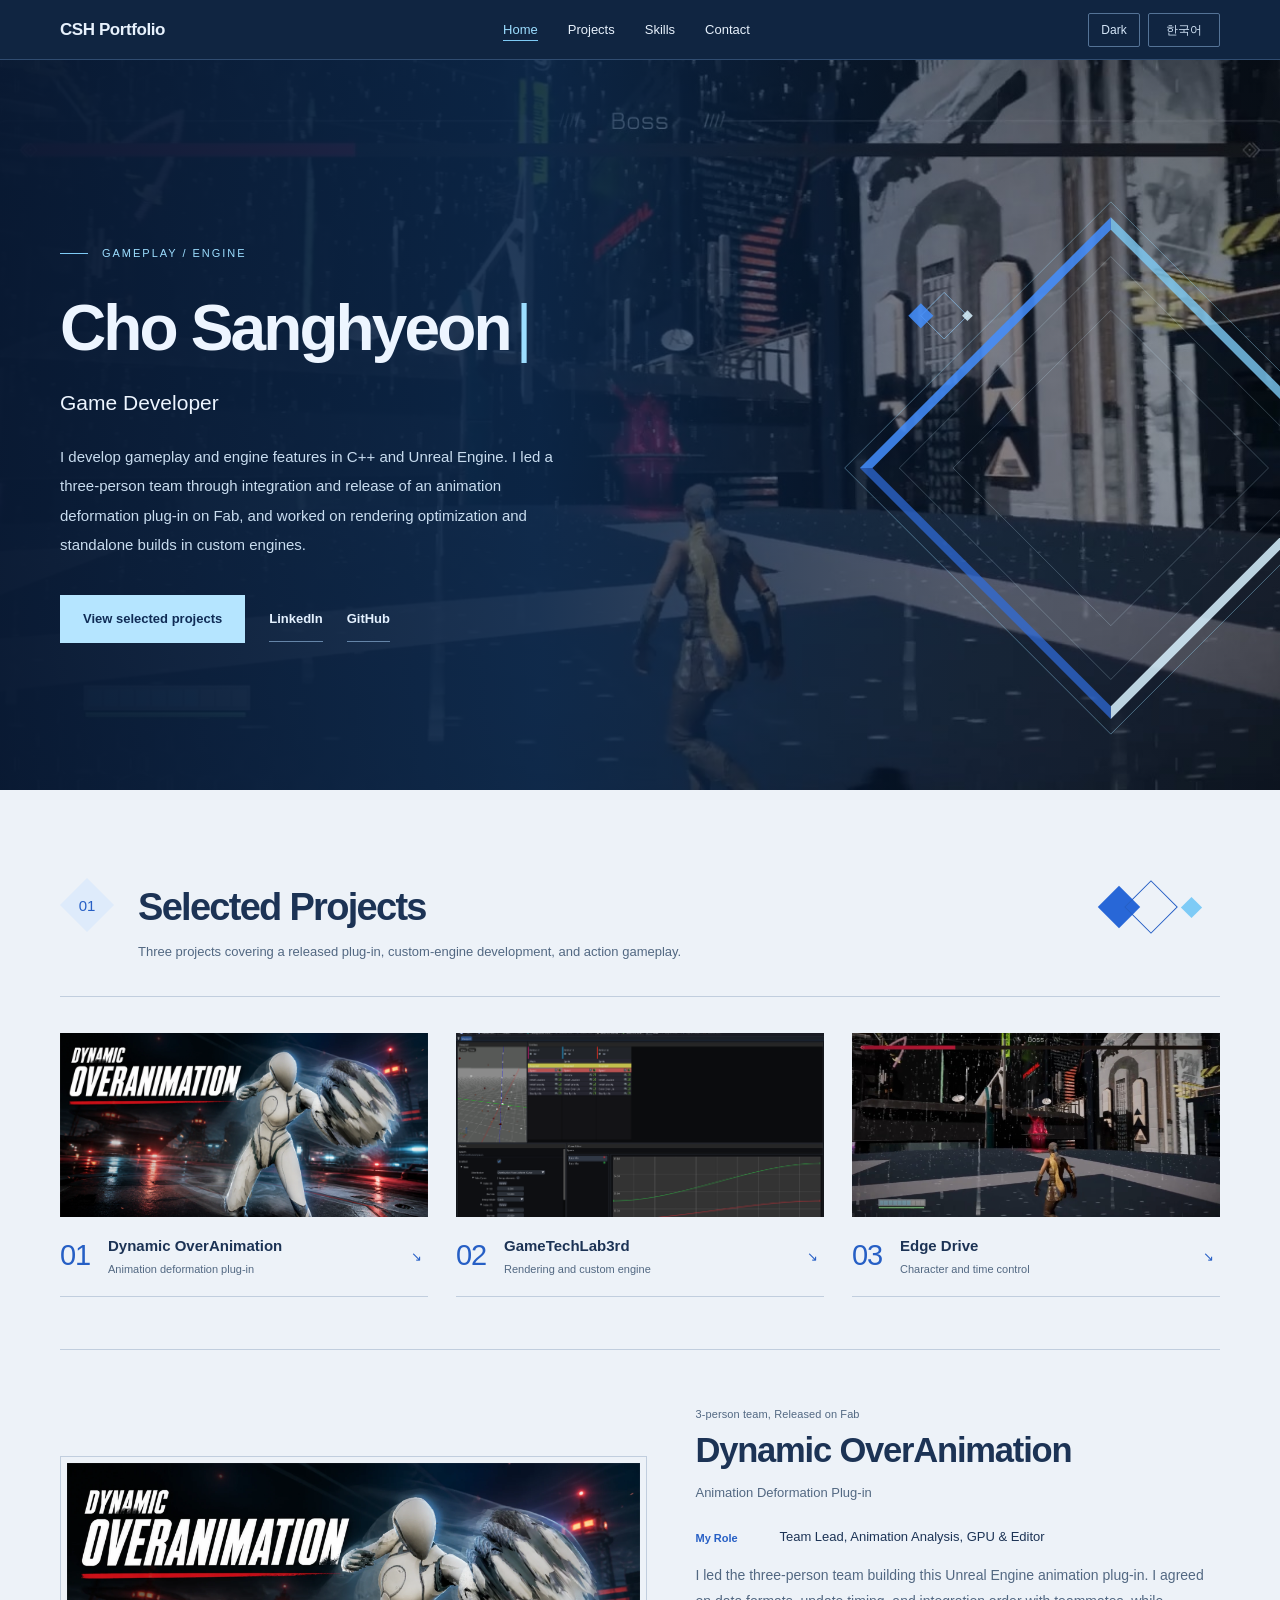
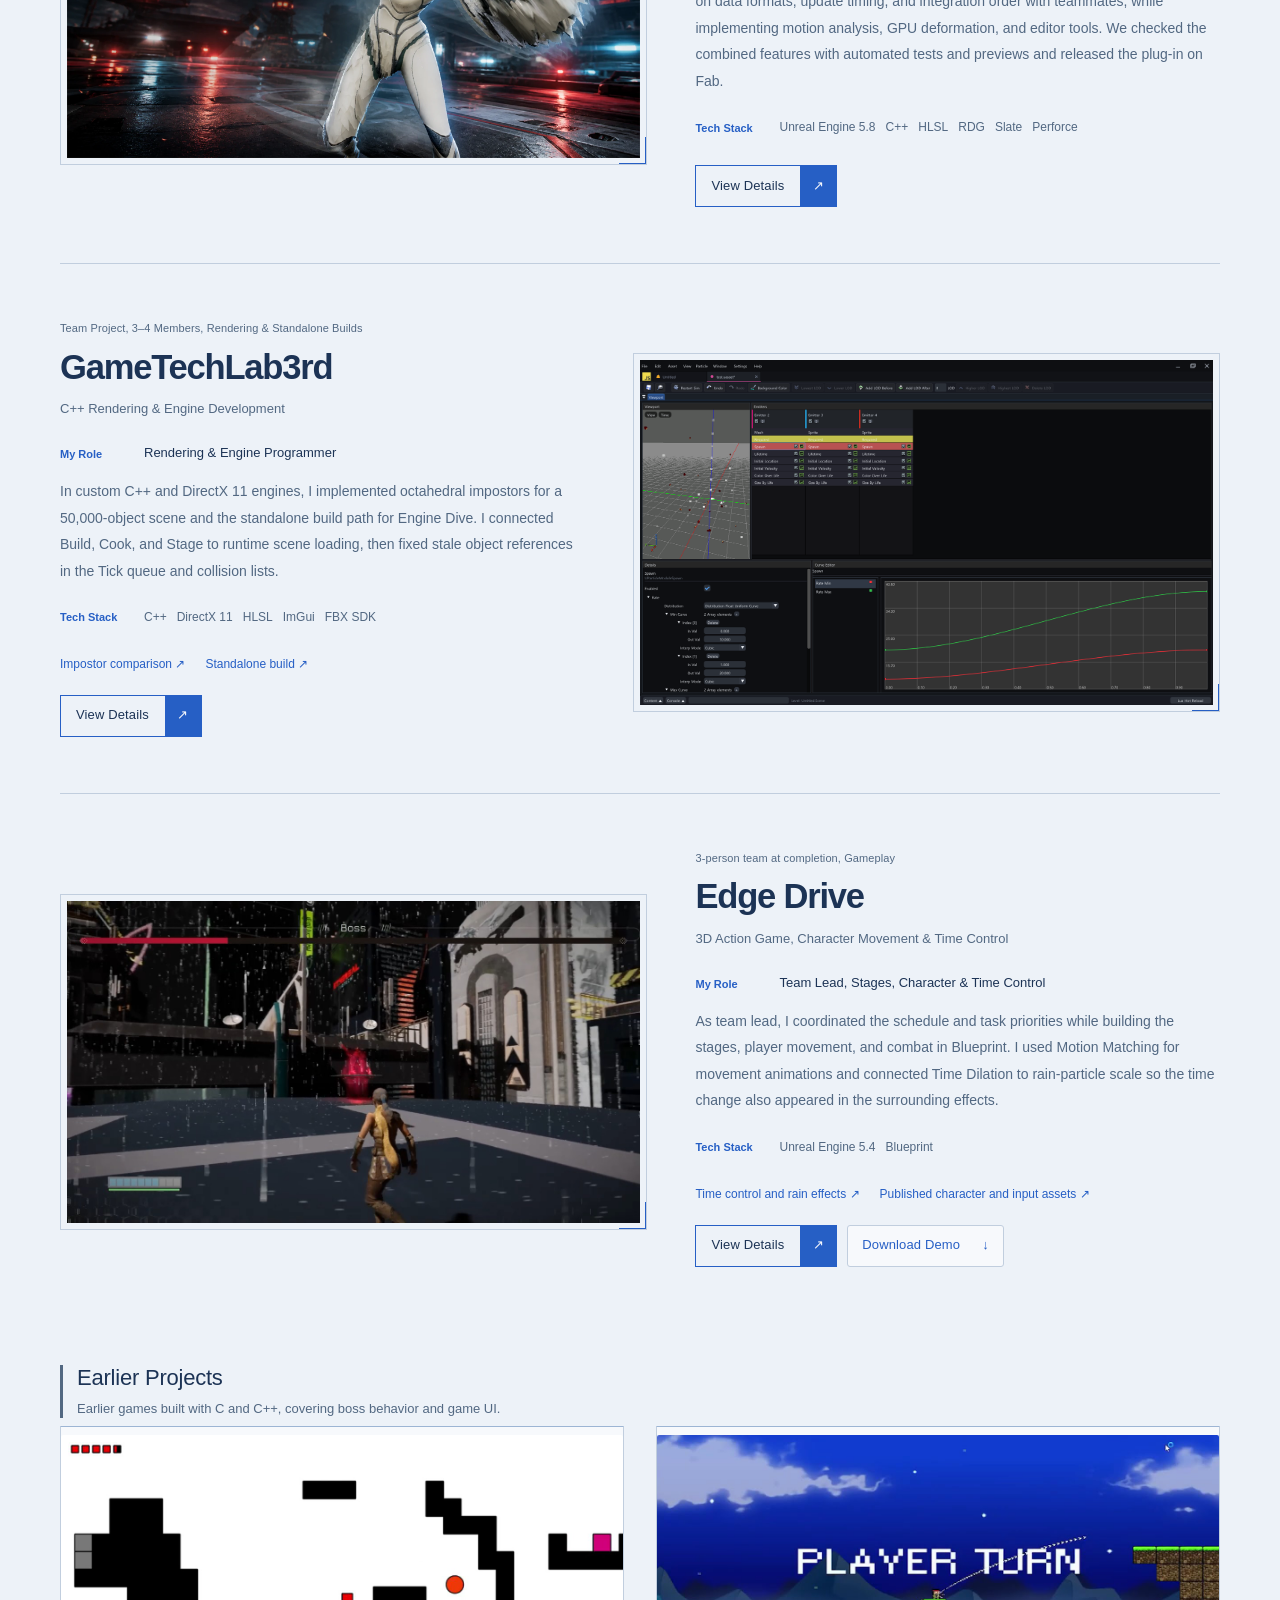
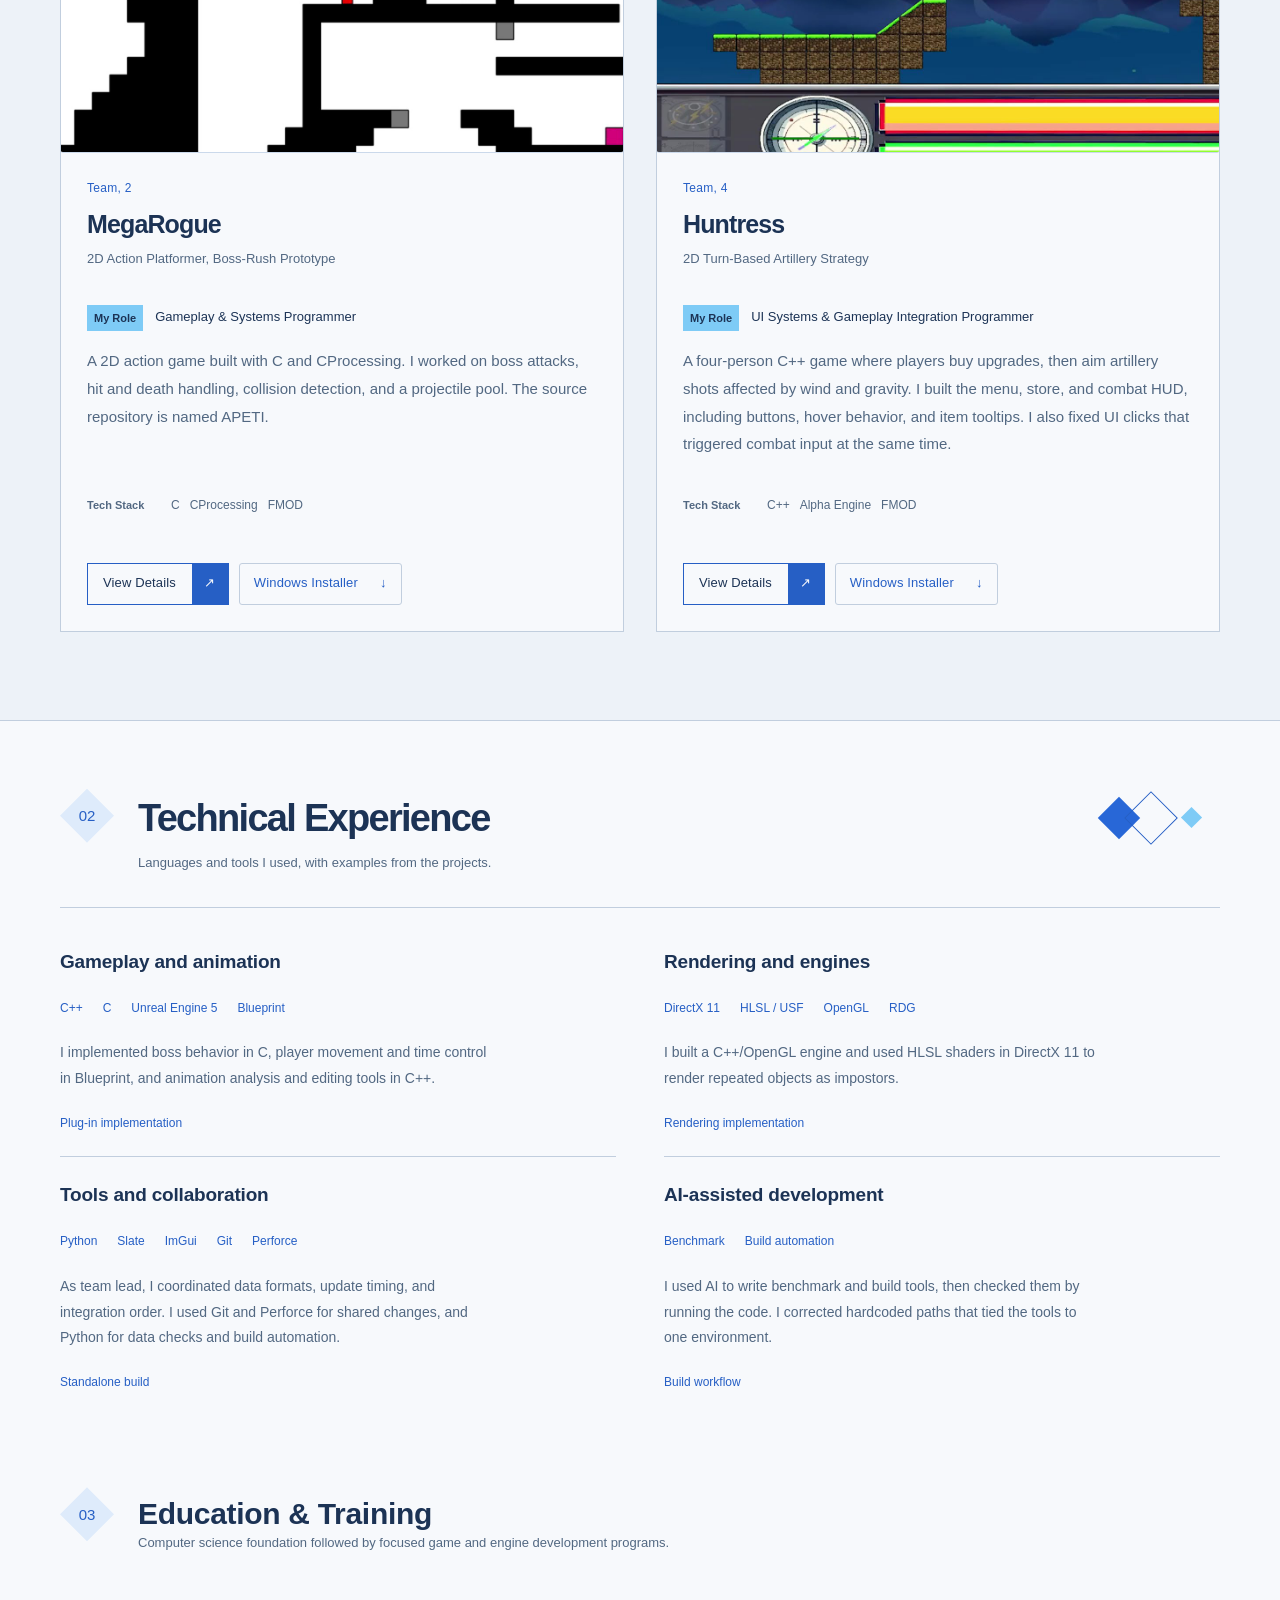
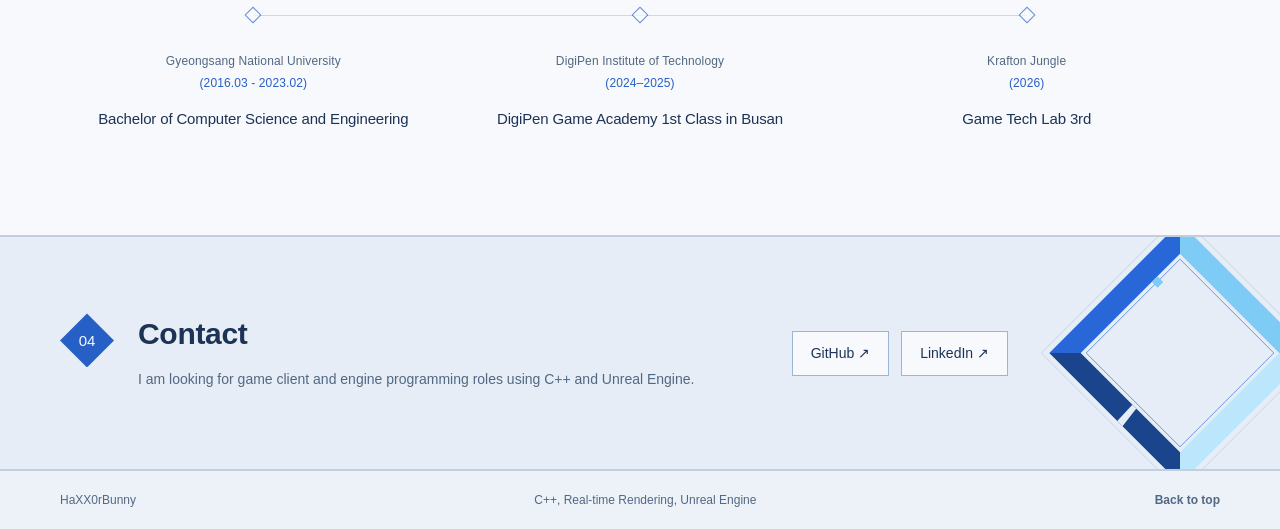
==== commit b30bd231: "Reuse faceted diamond in the contact section" ====
--- a/index.html
+++ b/index.html
@@ -6,7 +6,7 @@
     <meta name="description" content="HaXX0rBunny portfolio: C++ gameplay, real-time rendering, engine architecture, and Unreal Engine development." data-i18n-attr-content="index.pageDescription">
     <title data-i18n="index.pageTitle">Cho Sanghyeon, C++ Game Programmer</title>
     <link rel="stylesheet" href="style.css?v=20261020-hero22">
-    <link rel="stylesheet" href="brand.css?v=20261107-cobalt1">
+    <link rel="stylesheet" href="brand.css?v=20261108-diamond1">
     <script defer src="analytics.js"></script>
 </head>
 <body>
@@ -184,6 +184,18 @@
                     <a href="https://github.com/HaXX0rBunny" target="_blank" rel="noopener noreferrer">GitHub ↗</a>
                     <a href="https://www.linkedin.com/in/haxxorbunny/" target="_blank" rel="noopener noreferrer">LinkedIn ↗</a>
                 </div>
+                <div class="contact-art" aria-hidden="true">
+                    <svg viewBox="0 0 600 600" focusable="false">
+                        <polygon points="300,20 580,300 512.8,300 300,87.2" class="facet-sky"/>
+                        <polygon points="580,300 300,580 300,512.8 512.8,300" class="facet-light"/>
+                        <polygon points="300,580 20,300 87.2,300 300,512.8" class="facet-deep"/>
+                        <polygon points="20,300 300,20 300,87.2 87.2,300" class="facet-blue"/>
+                        <polygon points="165.6,445.6 176.8,456.8 206.37,419.17 197.86,410.66" class="facet-cut"/>
+                        <path d="M300 3 597 300 300 597 3 300Z" fill="none" class="facet-outline"/>
+                        <path d="M300 99 501 300 300 501 99 300Z" fill="none" class="facet-inner" stroke-width="1.4"/>
+                        <path d="M252 136 264 148 252 160 240 148Z" class="facet-sky"/>
+                    </svg>
+                </div>
             </div>
         </section>
     </main>
--- a/brand.css
+++ b/brand.css
@@ -295,7 +295,20 @@
 .code-number { color: var(--code-number); }
 .code-comment { color: var(--code-comment); }
 
-.contact-section { padding-block: 56px; background: var(--slide-row); color: var(--color-text); border-block: 1px solid var(--color-card-border); }
+.contact-section { padding-block: 64px; overflow: hidden; background: var(--slide-row); color: var(--color-text); border-block: 1px solid var(--color-card-border); }
+.contact-summary { position: relative; padding-right: 212px; }
+.contact-art {
+    position: absolute; right: -100px; top: 50%; width: 280px; height: 280px;
+    transform: translateY(-50%); pointer-events: none;
+}
+.contact-art svg { display: block; width: 100%; height: 100%; }
+.contact-art .facet-sky { fill: var(--brand-sky); }
+.contact-art .facet-light { fill: var(--slide-cover-start); }
+.contact-art .facet-deep { fill: var(--brand-deep); }
+.contact-art .facet-blue { fill: var(--brand-blue); }
+.contact-art .facet-cut { fill: var(--slide-row); }
+.contact-art .facet-outline { stroke: var(--color-border); }
+.contact-art .facet-inner { stroke: var(--brand-blue); }
 .contact-section .slide-number { background: var(--color-primary); color: var(--color-btn-primary-text); }
 .contact-summary h2 { color: var(--color-text); }
 .contact-summary p { color: var(--color-text-secondary); }
@@ -307,6 +320,8 @@
 .site-footer-content a:hover, .overanim-footer a:hover { color: var(--color-primary); }
 
 @media (max-width: 1000px) {
+    .contact-summary { padding-right: 160px; }
+    .contact-art { width: 230px; height: 230px; right: -100px; }
     #projectsGrid .project-card.presentation-sheet { gap: 32px; padding: 40px 0; }
     .overanim-section > .presentation-sheet, .huntress-section > .presentation-sheet { width: calc(100% - 64px); padding: 36px 0; }
     .navbar .nav-container, .hero-content { width: calc(100% - 64px); }
@@ -351,6 +366,10 @@
     .slide-ornament i:nth-child(1) { left: 0; width: 16px; height: 16px; }
     .slide-ornament i:nth-child(2) { left: 18px; width: 22px; height: 22px; }
     .slide-ornament i:nth-child(3) { left: 49px; width: 9px; height: 9px; }
-    .contact-summary .contact-links { margin-left: 0; }
-    .contact-heading { padding-left: 60px; }
-}
+    .contact-section { padding-block: 40px; }
+    .contact-summary { grid-template-columns: minmax(0,1fr) 120px; gap: 24px; padding-right: 0; }
+    .contact-summary .contact-links { grid-column: 1; margin-left: 0; flex-direction: column; align-items: flex-start; gap: 10px; }
+    .contact-heading { grid-column: 1 / -1; padding-left: 60px; }
+    .contact-art { position: relative; grid-column: 2; width: 120px; height: 104px; top: auto; right: auto; transform: none; }
+    .contact-art svg { position: absolute; width: 220px; height: 220px; right: -80px; top: -16px; }
+}
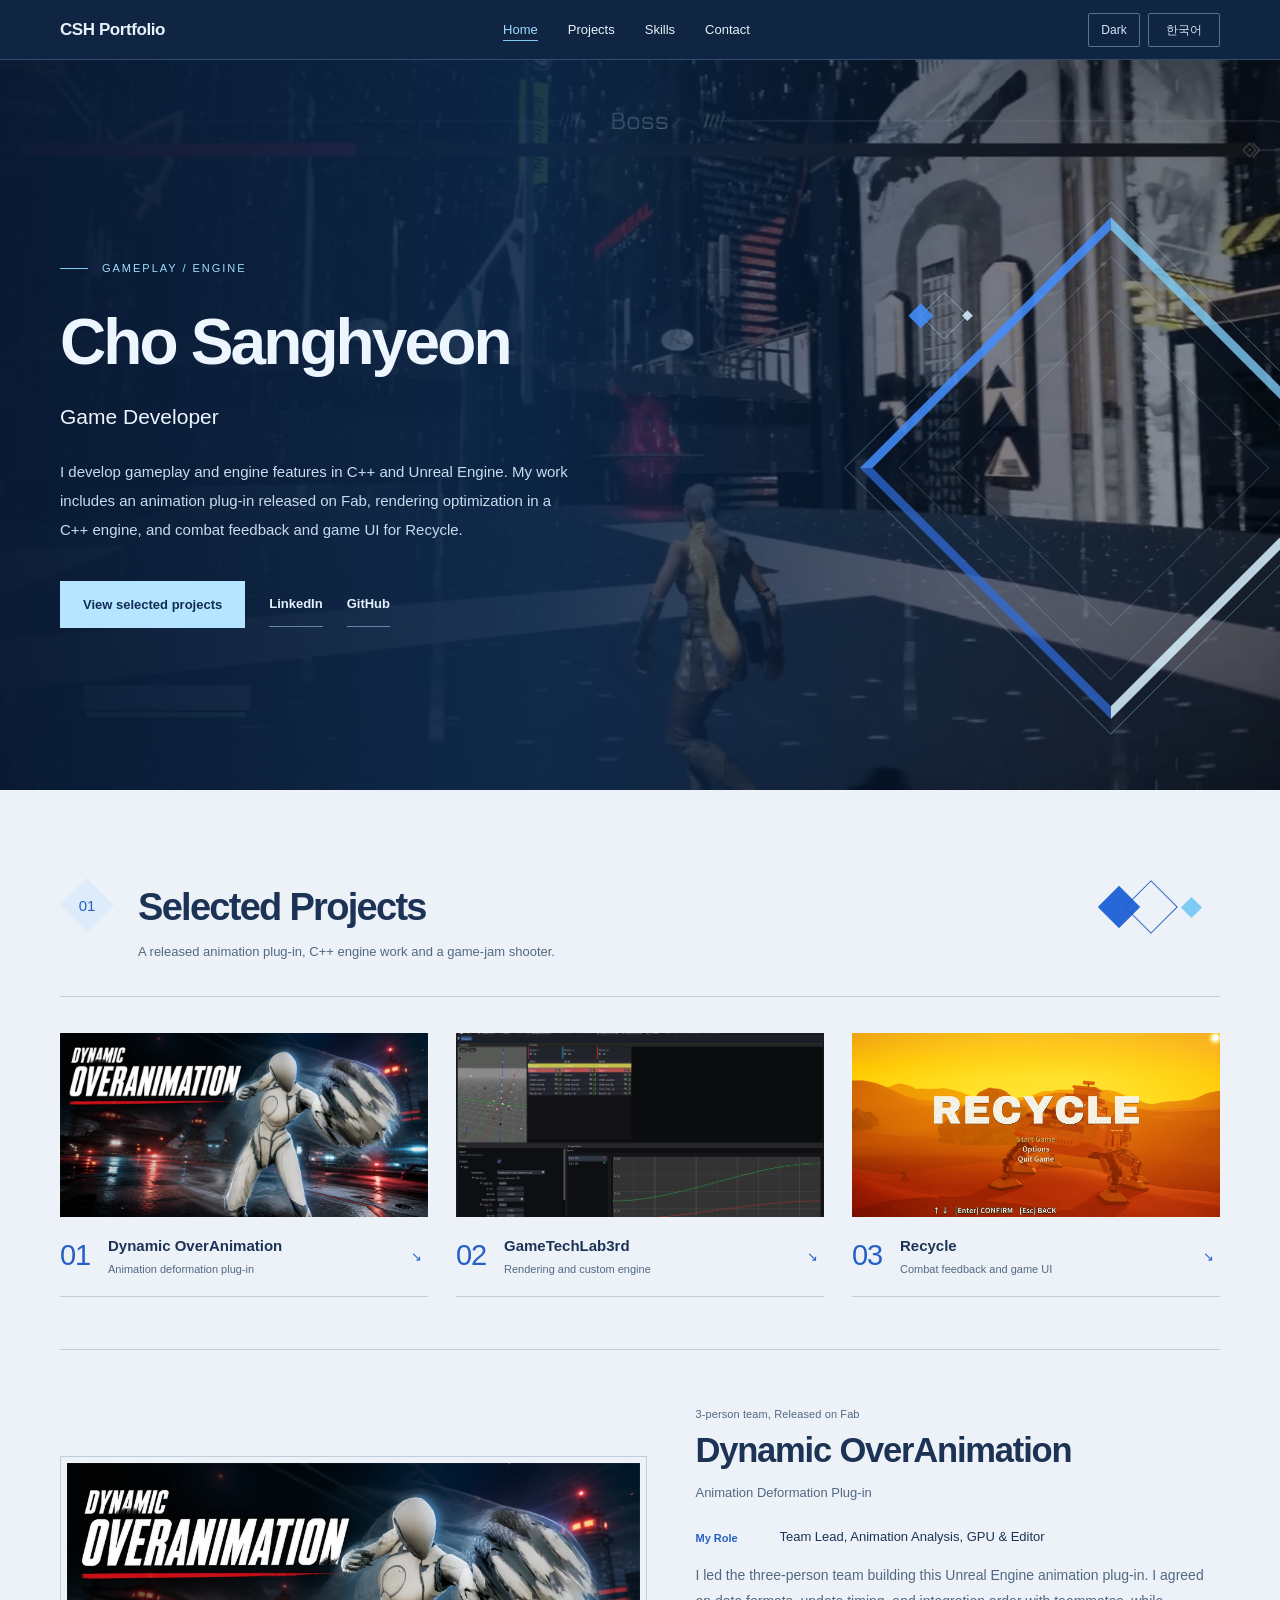
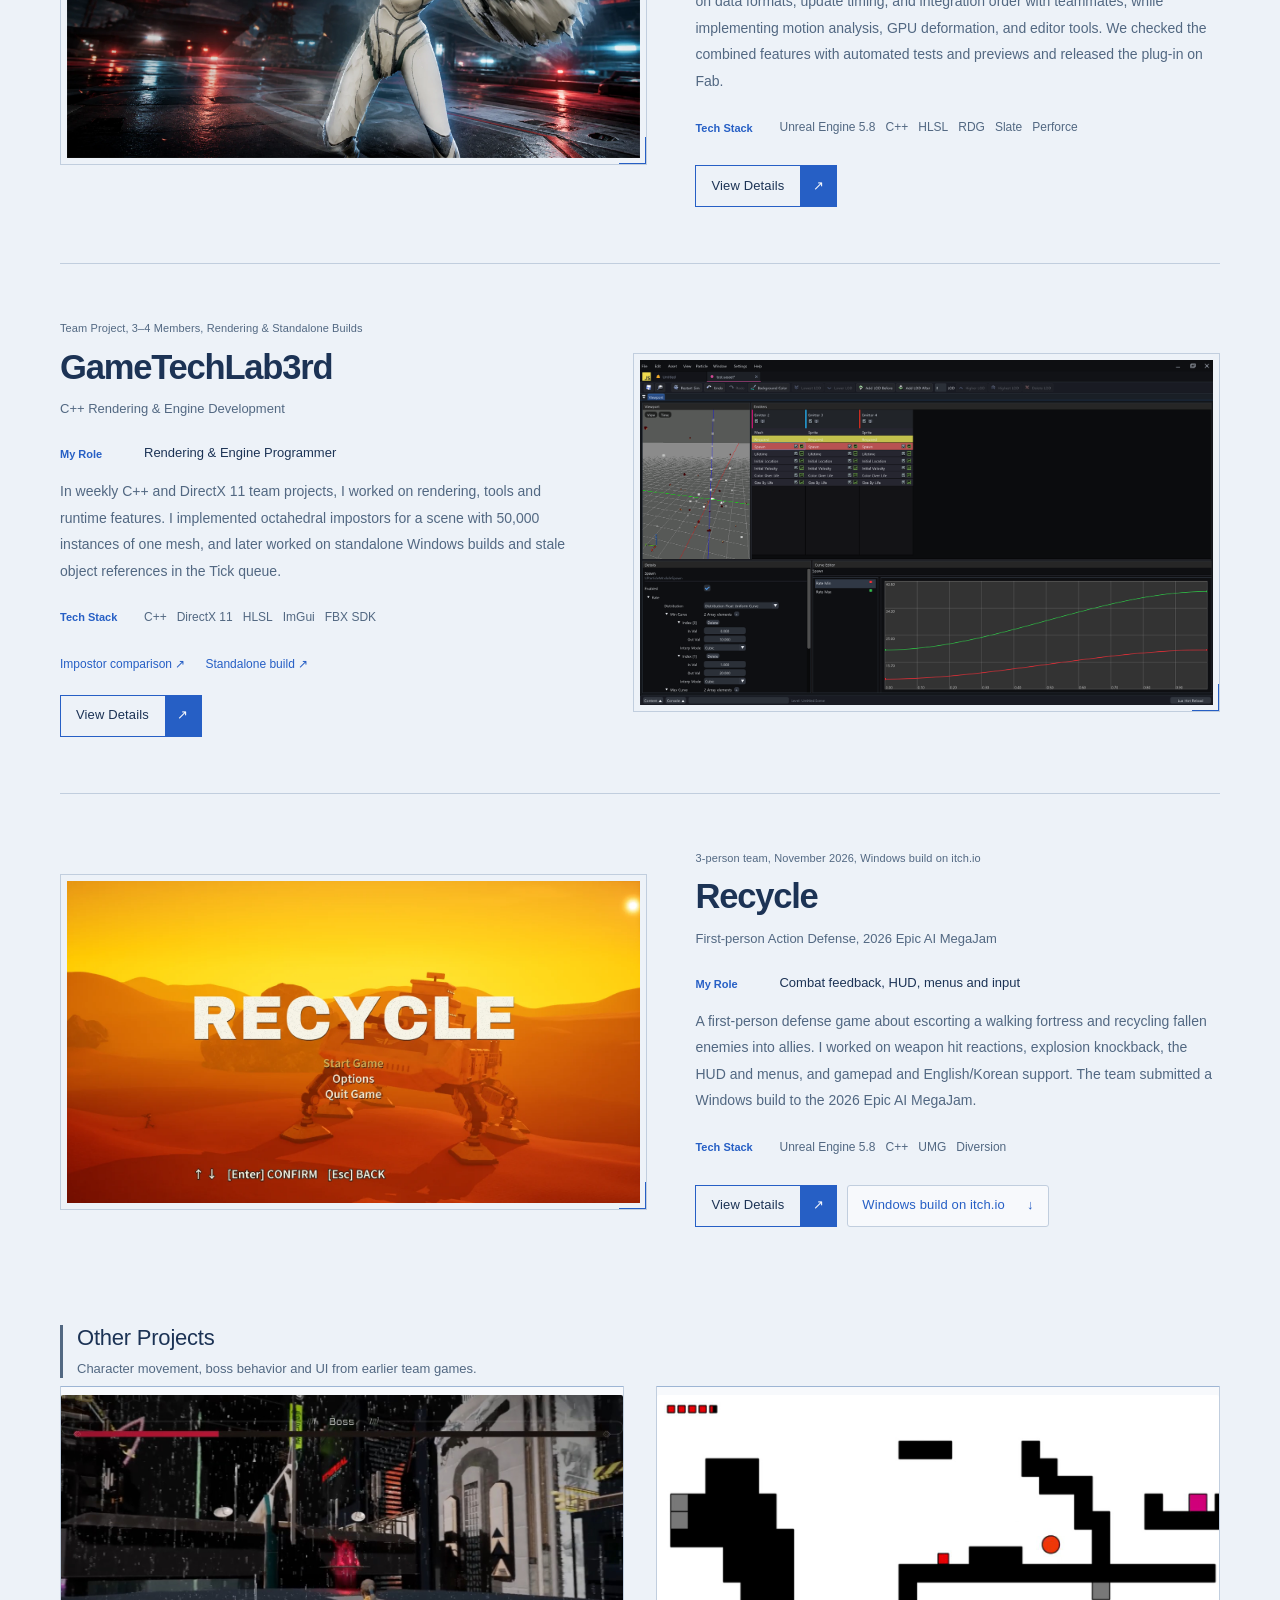
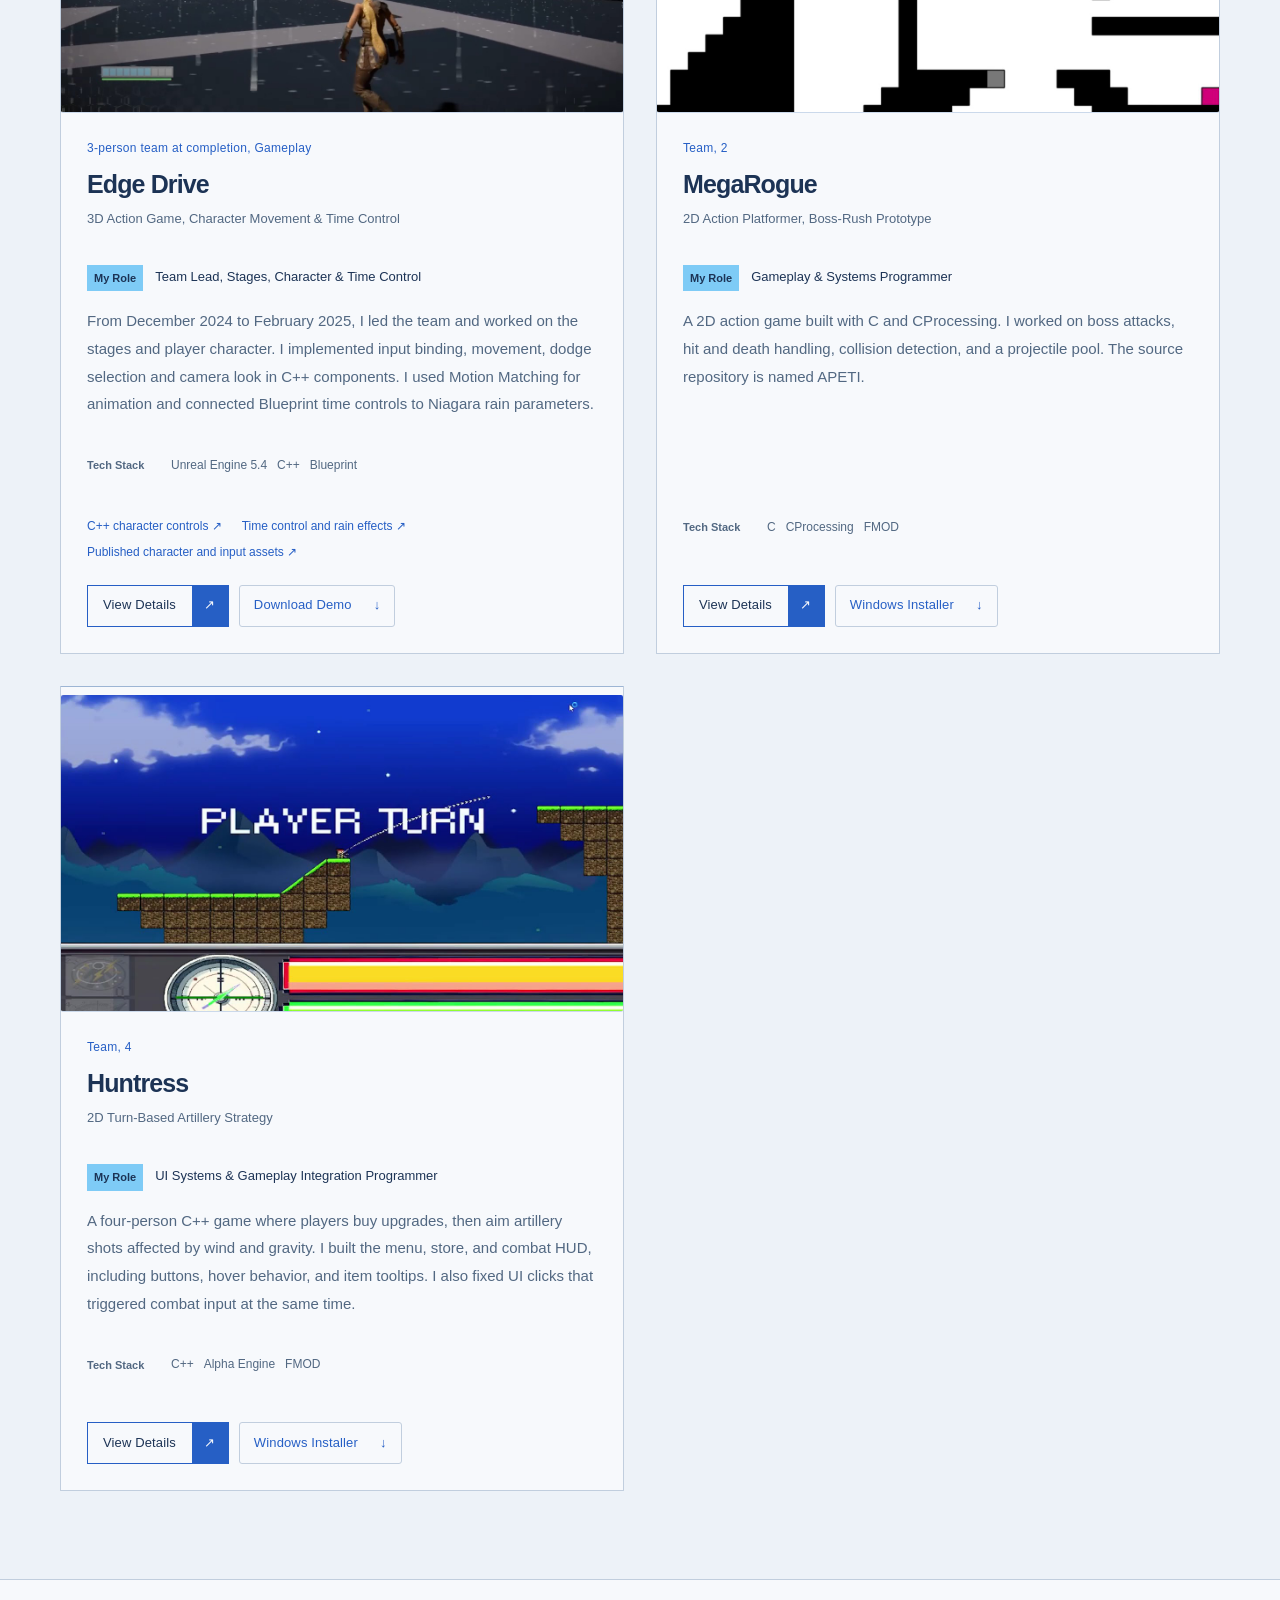
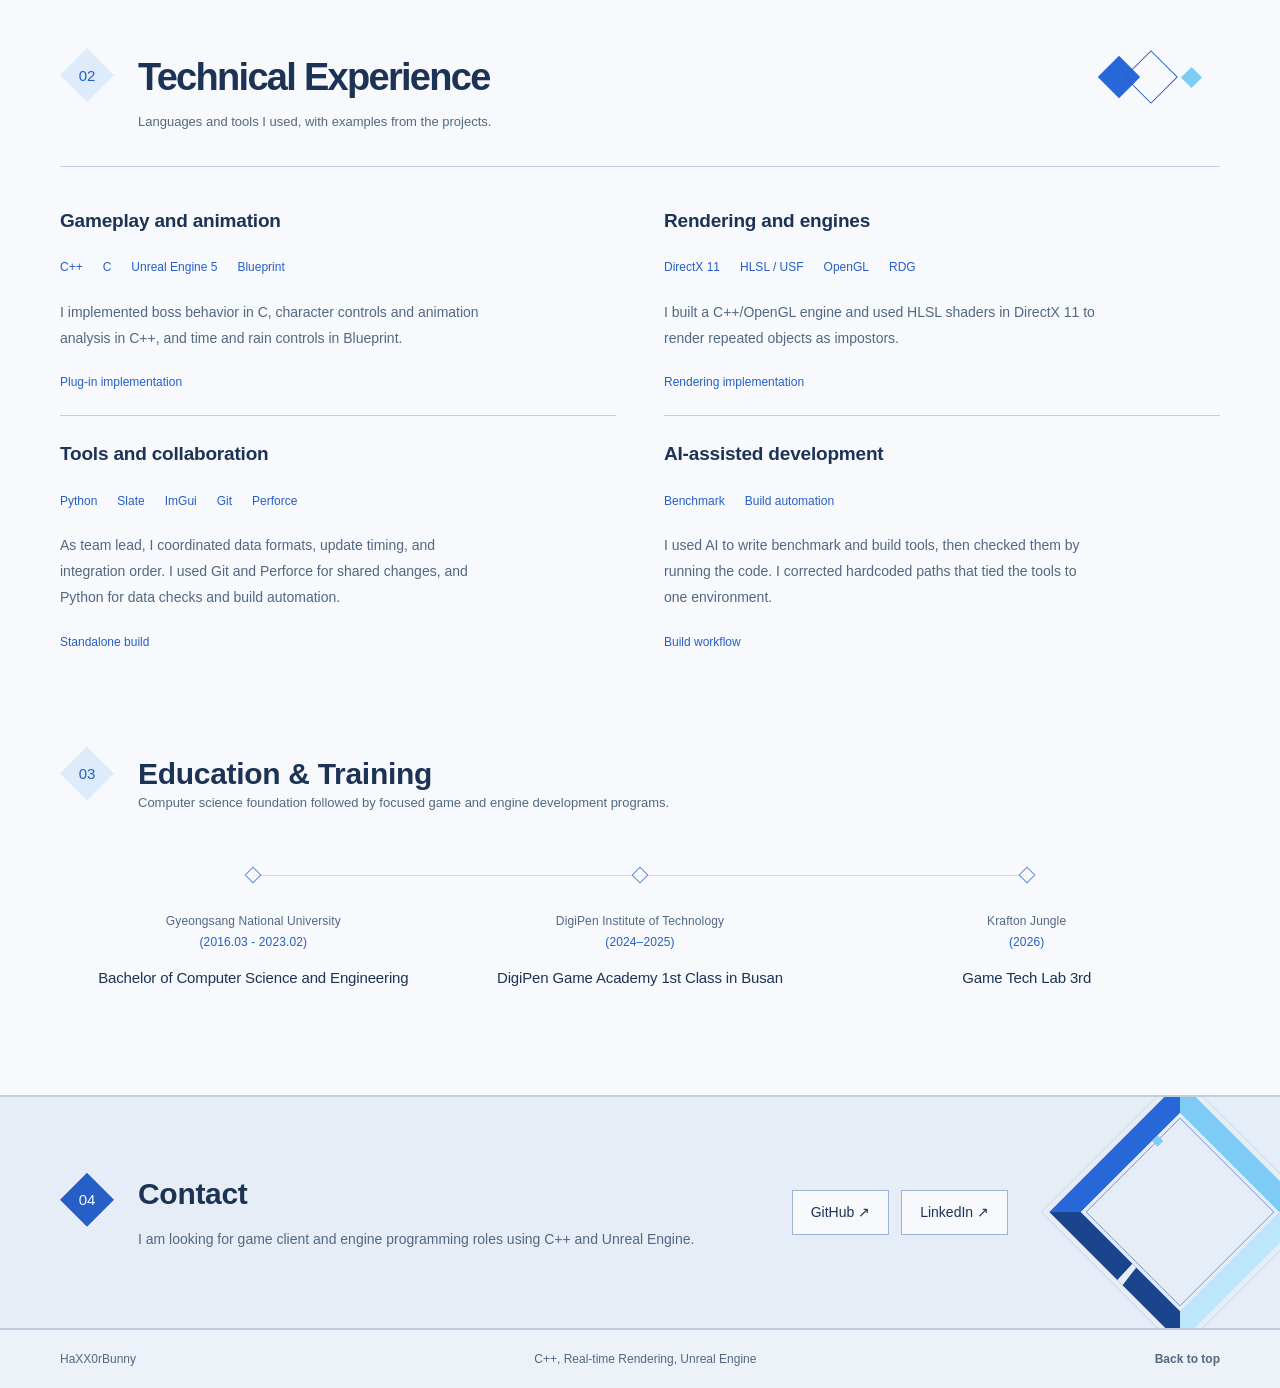
==== commit b39bb15c: "Add Recycle project and correct Edge Drive contribution details" ====
--- a/index.html
+++ b/index.html
@@ -58,11 +58,11 @@
                 </h1>
                 <p class="hero-subtitle" data-i18n="index.ctaText">Game Developer</p>
                 <p class="hero-description" data-i18n="index.heroDescription">
-                    I develop gameplay and engine features in C++ and Unreal Engine. I led a three-person team through integration and release of an animation deformation plug-in on Fab, and worked on rendering optimization and standalone builds in custom engines.
+                    I develop gameplay and engine features in C++ and Unreal Engine. My work includes an animation plug-in released on Fab, rendering optimization in a C++ engine, and combat feedback and game UI for Recycle.
                 </p>
                 <div class="hero-contact">
                     <a href="#projects" class="contact-link contact-link--primary" data-i18n="index.viewProjects">View selected projects</a>
-                    <a href="https://www.linkedin.com/in/haxxorbunny/" target="_blank" rel="noopener noreferrer" class="contact-link">
+                    <a href="https://www.linkedin.com/in/haxxorbunny/?locale=en-US" data-i18n-attr-href="index.linkedInUrl" target="_blank" rel="noopener noreferrer" class="contact-link">
                         <span>LinkedIn</span>
                     </a>
                     <a href="https://github.com/HaXX0rBunny" target="_blank" rel="noopener noreferrer" class="contact-link">
@@ -88,20 +88,20 @@
                     <span class="slide-number" aria-hidden="true">01</span>
                     <div class="section-heading-copy">
                         <h2 class="section-title" data-i18n="index.featuredProjects">Selected Projects</h2>
-                        <p class="section-lead" data-i18n="index.featuredProjectsLead">Three projects covering a released plug-in, custom-engine development, and action gameplay.</p>
+                        <p class="section-lead" data-i18n="index.featuredProjectsLead">A released animation plug-in, C++ engine work and a game-jam shooter.</p>
                     </div>
                 </div>
                 <nav class="project-index" aria-label="Project index" data-i18n-attr-aria-label="index.projectIndexAria">
                     <a href="#work-overanimation"><img class="project-index-image" src="Assets/images/overanimation/dynamic-overanimation-hero.webp" alt="" aria-hidden="true" loading="lazy" width="640" height="360"><span class="project-index-number" aria-hidden="true">01</span><span><strong>Dynamic OverAnimation</strong><small data-i18n="index.projectIndexPlugin">Animation deformation plug-in</small></span><span class="project-index-arrow" aria-hidden="true">↘</span></a>
                     <a href="#work-gametechlab"><img class="project-index-image" src="Assets/images/GameTechLab3rd-Engine-Editor.png" alt="" aria-hidden="true" loading="lazy" width="640" height="360"><span class="project-index-number" aria-hidden="true">02</span><span><strong>GameTechLab3rd</strong><small data-i18n="index.projectIndexEngine">Rendering and custom engine</small></span><span class="project-index-arrow" aria-hidden="true">↘</span></a>
-                    <a href="#work-edgedrive"><img class="project-index-image" src="Assets/images/edgedrive-gameplay.jpg" alt="" aria-hidden="true" loading="lazy" width="640" height="360"><span class="project-index-number" aria-hidden="true">03</span><span><strong>Edge Drive</strong><small data-i18n="index.projectIndexGameplay">Character and time control</small></span><span class="project-index-arrow" aria-hidden="true">↘</span></a>
+                    <a href="#work-recycle"><img class="project-index-image" src="Assets/images/recycle/recycle-cover.webp" alt="" aria-hidden="true" loading="lazy" width="640" height="360"><span class="project-index-number" aria-hidden="true">03</span><span><strong>Recycle</strong><small data-i18n="index.projectIndexRecycle">Combat feedback and game UI</small></span><span class="project-index-arrow" aria-hidden="true">↘</span></a>
                 </nav>
                 <div class="projects-grid" id="projectsGrid">
                     <!-- Selected projects are inserted here. -->
                 </div>
                 <div class="additional-projects-heading">
-                    <h3 data-i18n="index.additionalProjects">Earlier Projects</h3>
-                    <p data-i18n="index.additionalLead">Earlier games built with C and C++, covering boss behavior and game UI.</p>
+                    <h3 data-i18n="index.additionalProjects">Other Projects</h3>
+                    <p data-i18n="index.additionalLead">Character movement, boss behavior and UI from earlier team games.</p>
                 </div>
                 <div class="projects-grid" id="additionalProjectsGrid"></div>
             </div>
@@ -182,7 +182,7 @@
                 </div>
                 <div class="contact-links">
                     <a href="https://github.com/HaXX0rBunny" target="_blank" rel="noopener noreferrer">GitHub ↗</a>
-                    <a href="https://www.linkedin.com/in/haxxorbunny/" target="_blank" rel="noopener noreferrer">LinkedIn ↗</a>
+                    <a href="https://www.linkedin.com/in/haxxorbunny/?locale=en-US" data-i18n-attr-href="index.linkedInUrl" target="_blank" rel="noopener noreferrer">LinkedIn ↗</a>
                 </div>
                 <div class="contact-art" aria-hidden="true">
                     <svg viewBox="0 0 600 600" focusable="false">
@@ -291,8 +291,8 @@
     <!-- Back to Top Button -->
     <button class="back-to-top" id="backToTop" data-i18n-attr-aria-label="index.contactBackToTop" aria-label="Back to top">↑</button>
 
-    <script src="locale.js?v=20261107-controls1"></script>
-    <script src="project-content.ko.js?v=20261019-design19"></script>
-    <script src="app.js?v=20261107-controls1"></script>
+    <script src="locale.js?v=20261124-recycle1"></script>
+    <script src="project-content.ko.js?v=20261124-recycle1"></script>
+    <script src="app.js?v=20261124-recycle1"></script>
 </body>
 </html>
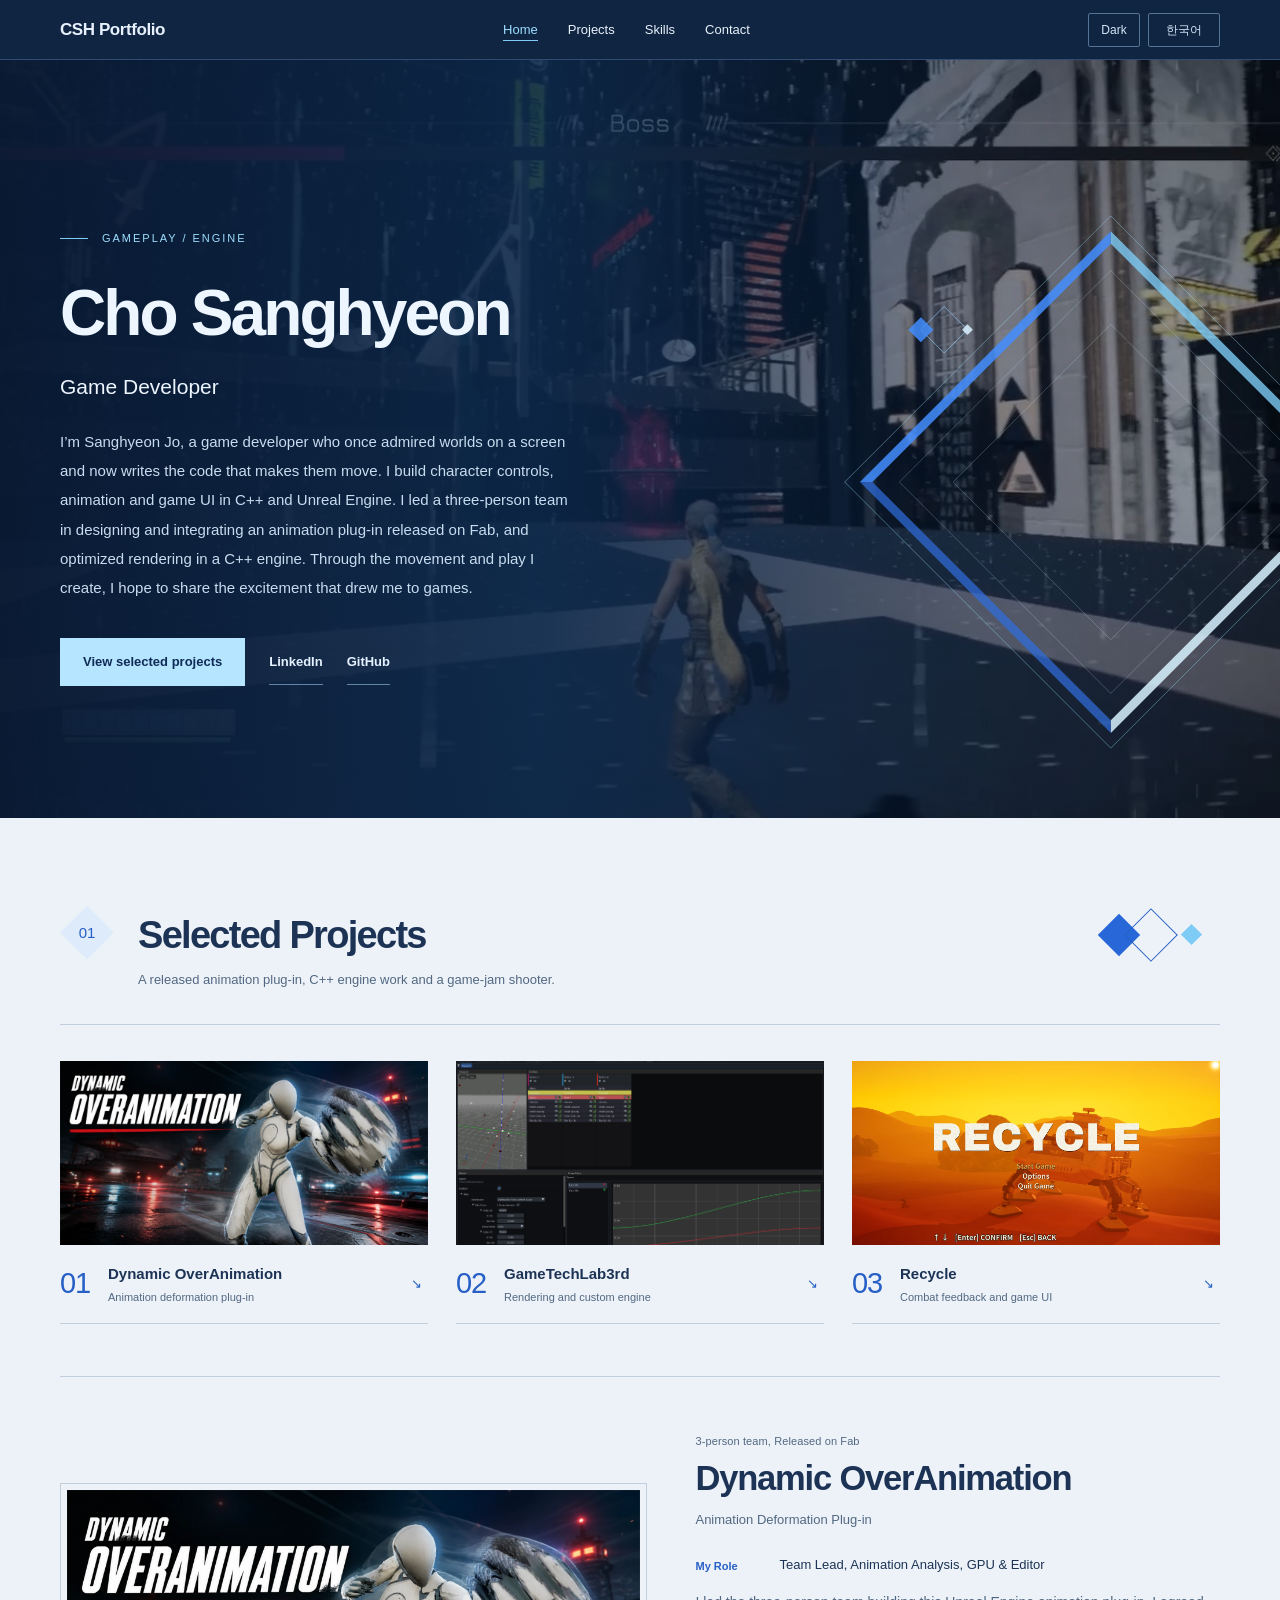
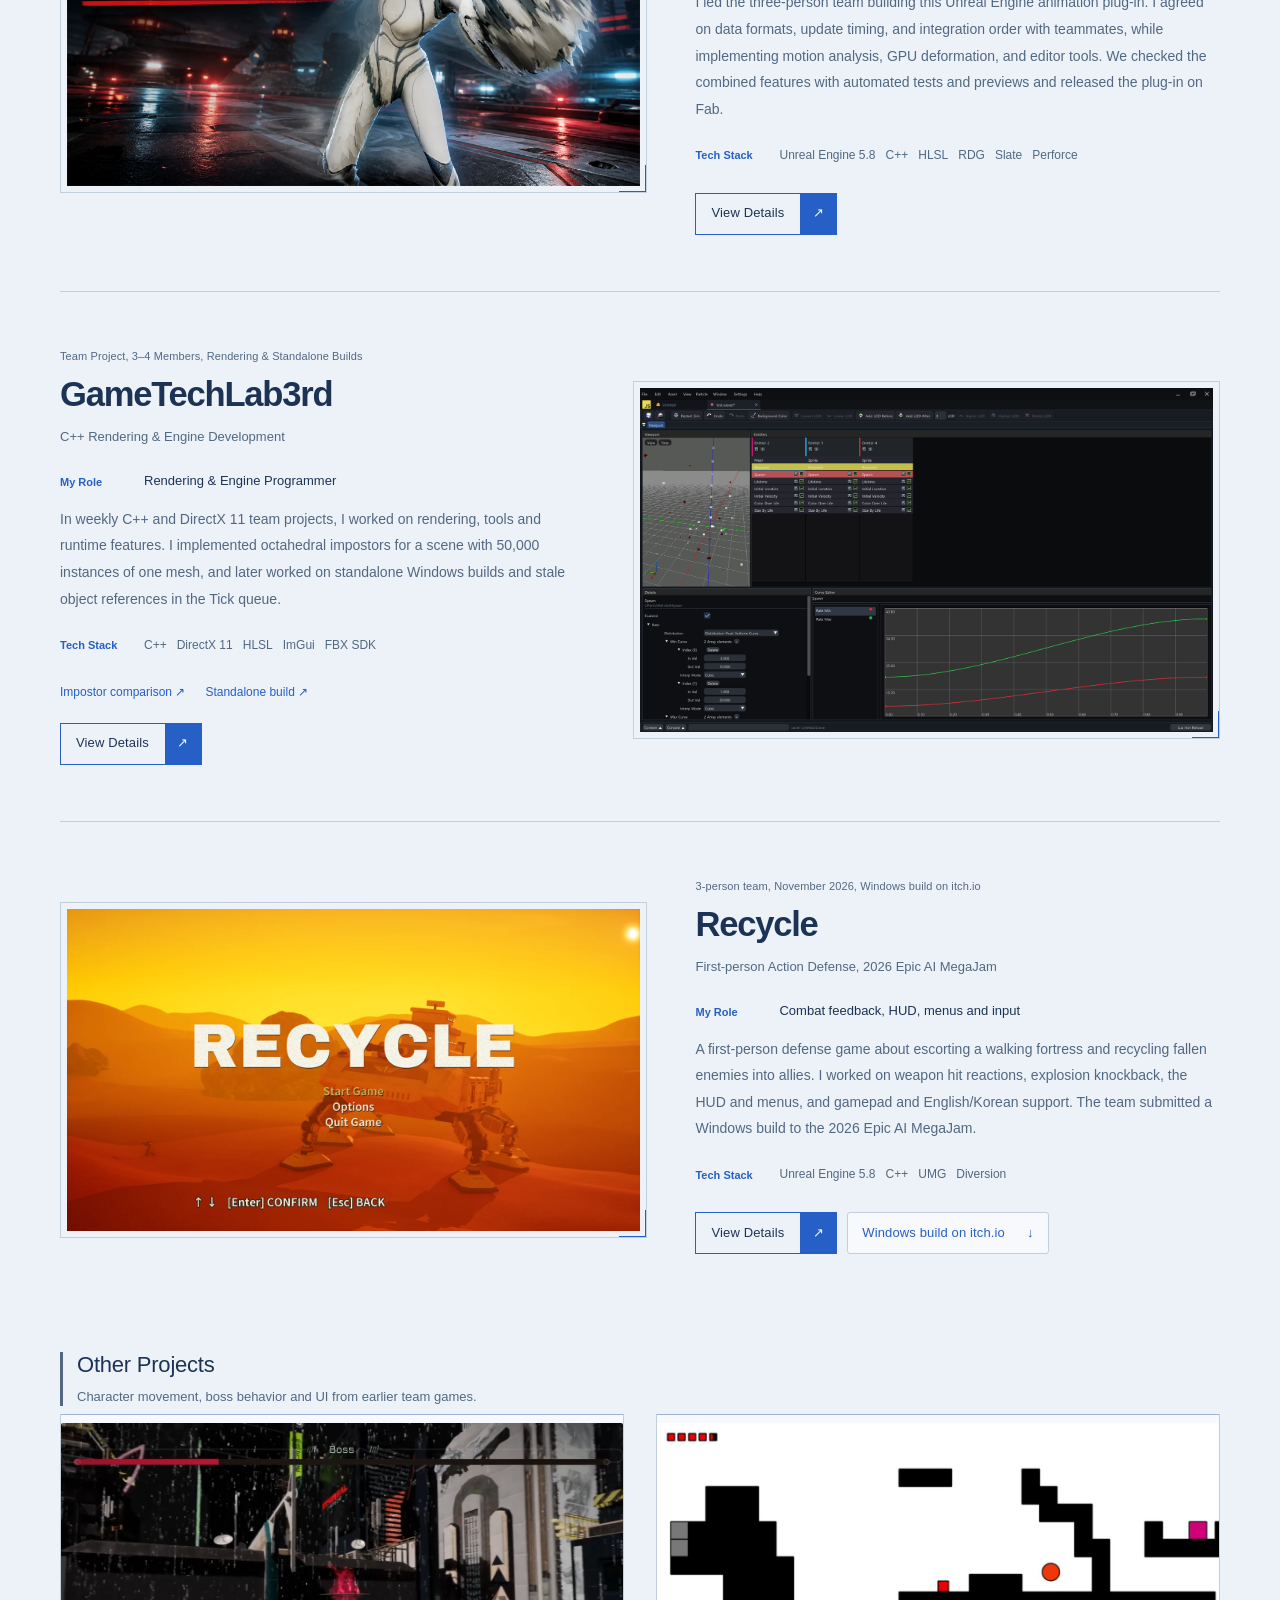
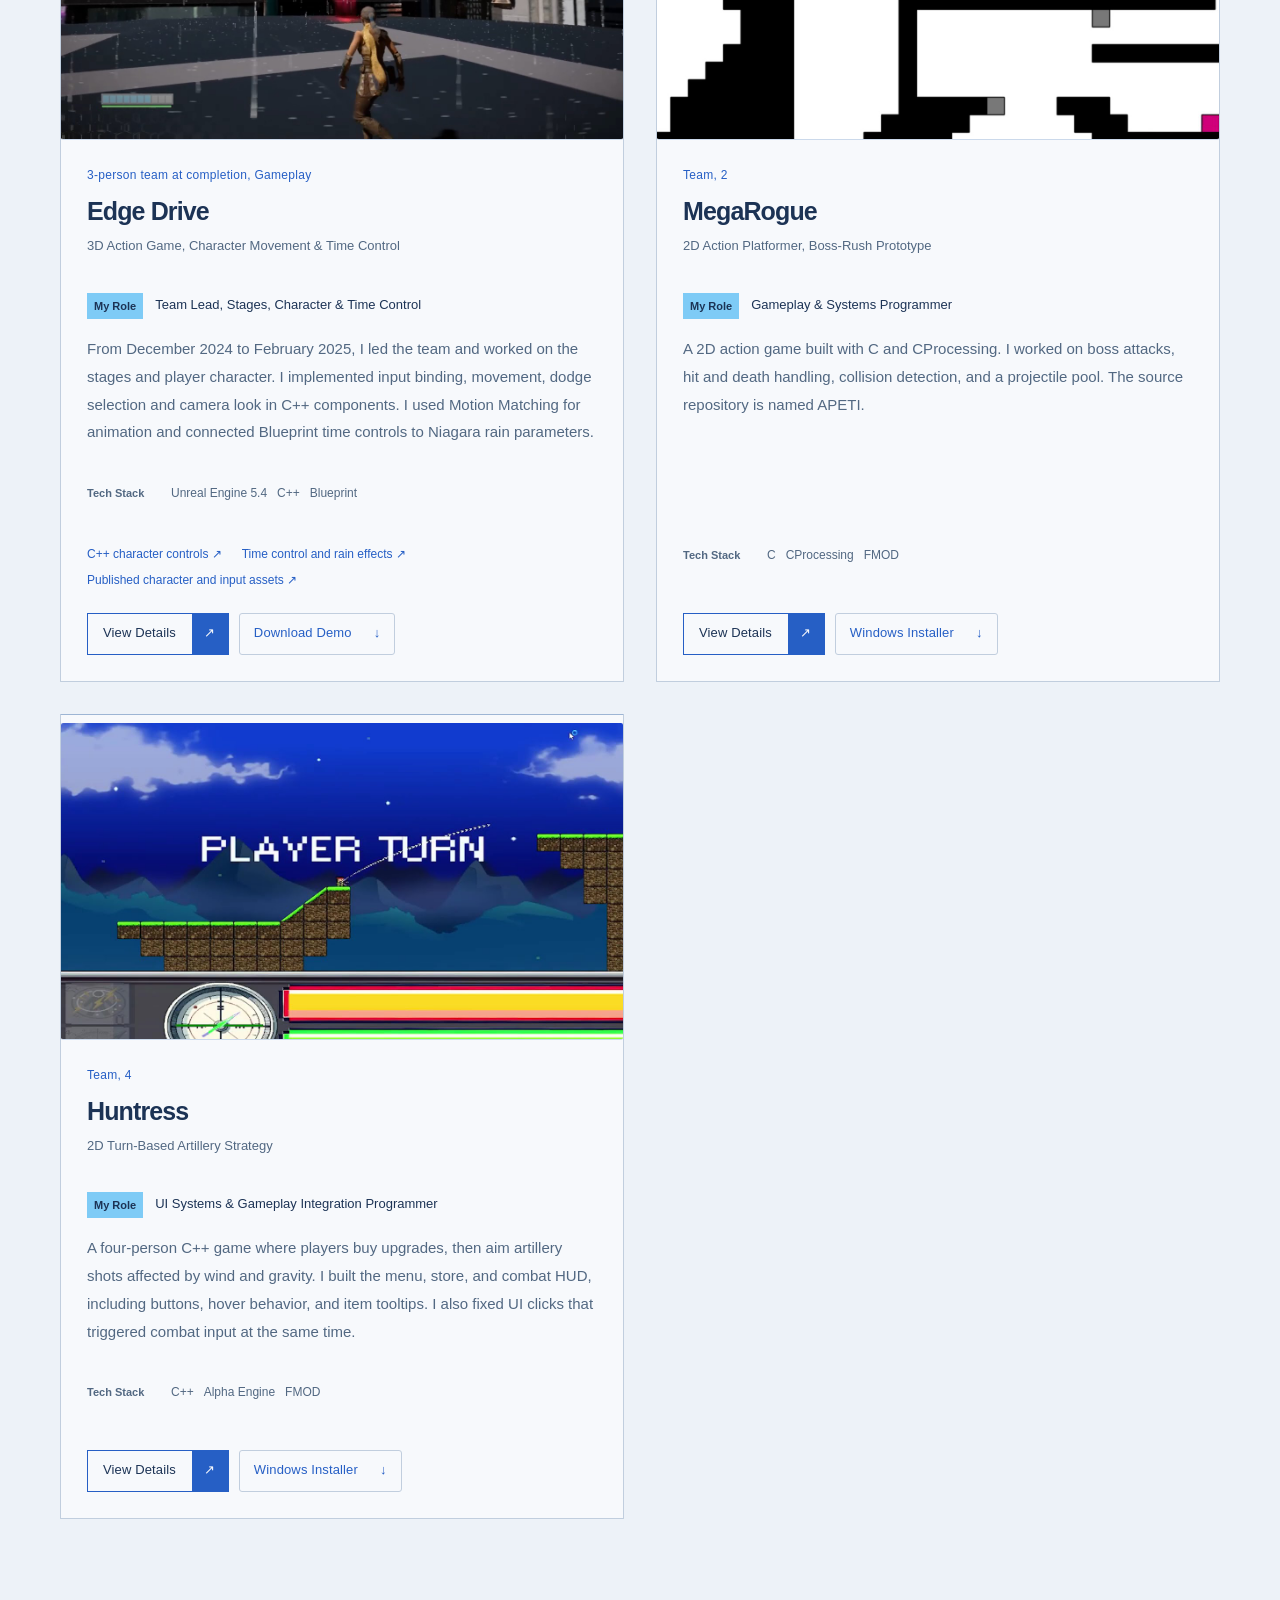
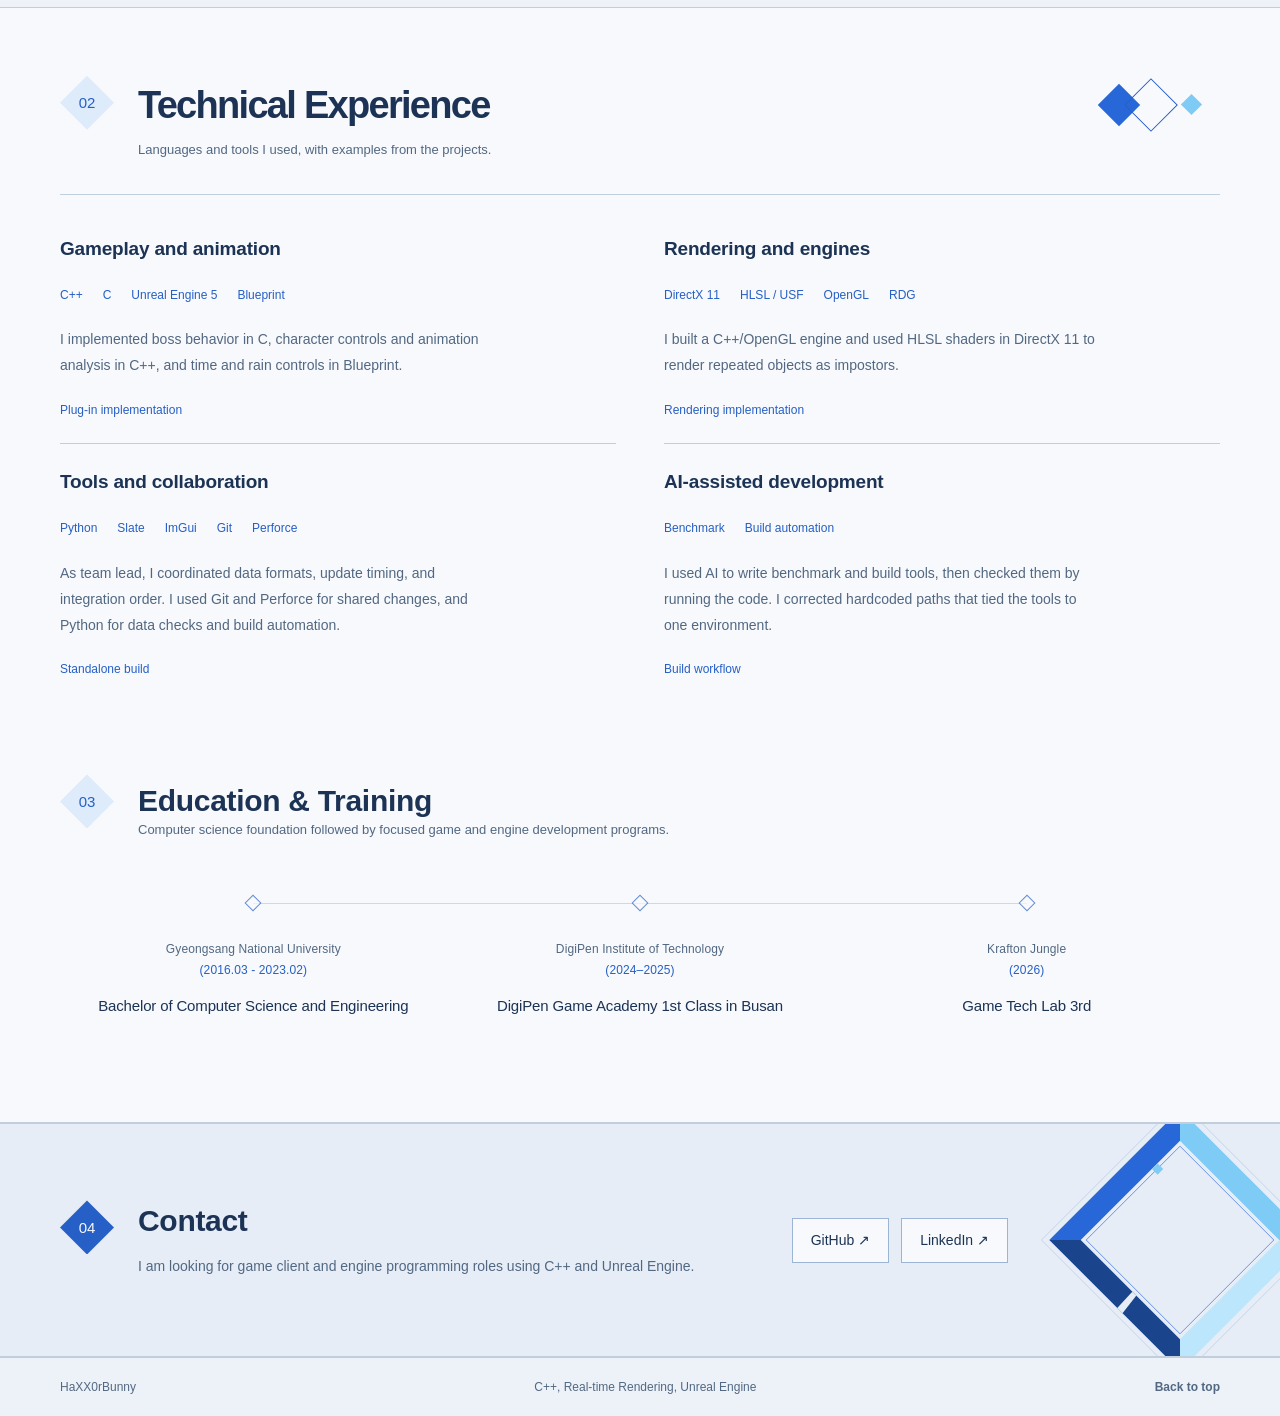
==== commit 1e6d8b23: "Refresh the portfolio introduction with motivation and experience" ====
--- a/index.html
+++ b/index.html
@@ -58,7 +58,7 @@
                 </h1>
                 <p class="hero-subtitle" data-i18n="index.ctaText">Game Developer</p>
                 <p class="hero-description" data-i18n="index.heroDescription">
-                    I develop gameplay and engine features in C++ and Unreal Engine. My work includes an animation plug-in released on Fab, rendering optimization in a C++ engine, and combat feedback and game UI for Recycle.
+                    I’m Sanghyeon Jo, a game developer who once admired worlds on a screen and now writes the code that makes them move. I build character controls, animation and game UI in C++ and Unreal Engine. I led a three-person team in designing and integrating an animation plug-in released on Fab, and optimized rendering in a C++ engine. Through the movement and play I create, I hope to share the excitement that drew me to games.
                 </p>
                 <div class="hero-contact">
                     <a href="#projects" class="contact-link contact-link--primary" data-i18n="index.viewProjects">View selected projects</a>
@@ -291,7 +291,7 @@
     <!-- Back to Top Button -->
     <button class="back-to-top" id="backToTop" data-i18n-attr-aria-label="index.contactBackToTop" aria-label="Back to top">↑</button>
 
-    <script src="locale.js?v=20261124-recycle1"></script>
+    <script src="locale.js?v=20261124-intro1"></script>
     <script src="project-content.ko.js?v=20261124-recycle1"></script>
     <script src="app.js?v=20261124-recycle1"></script>
 </body>
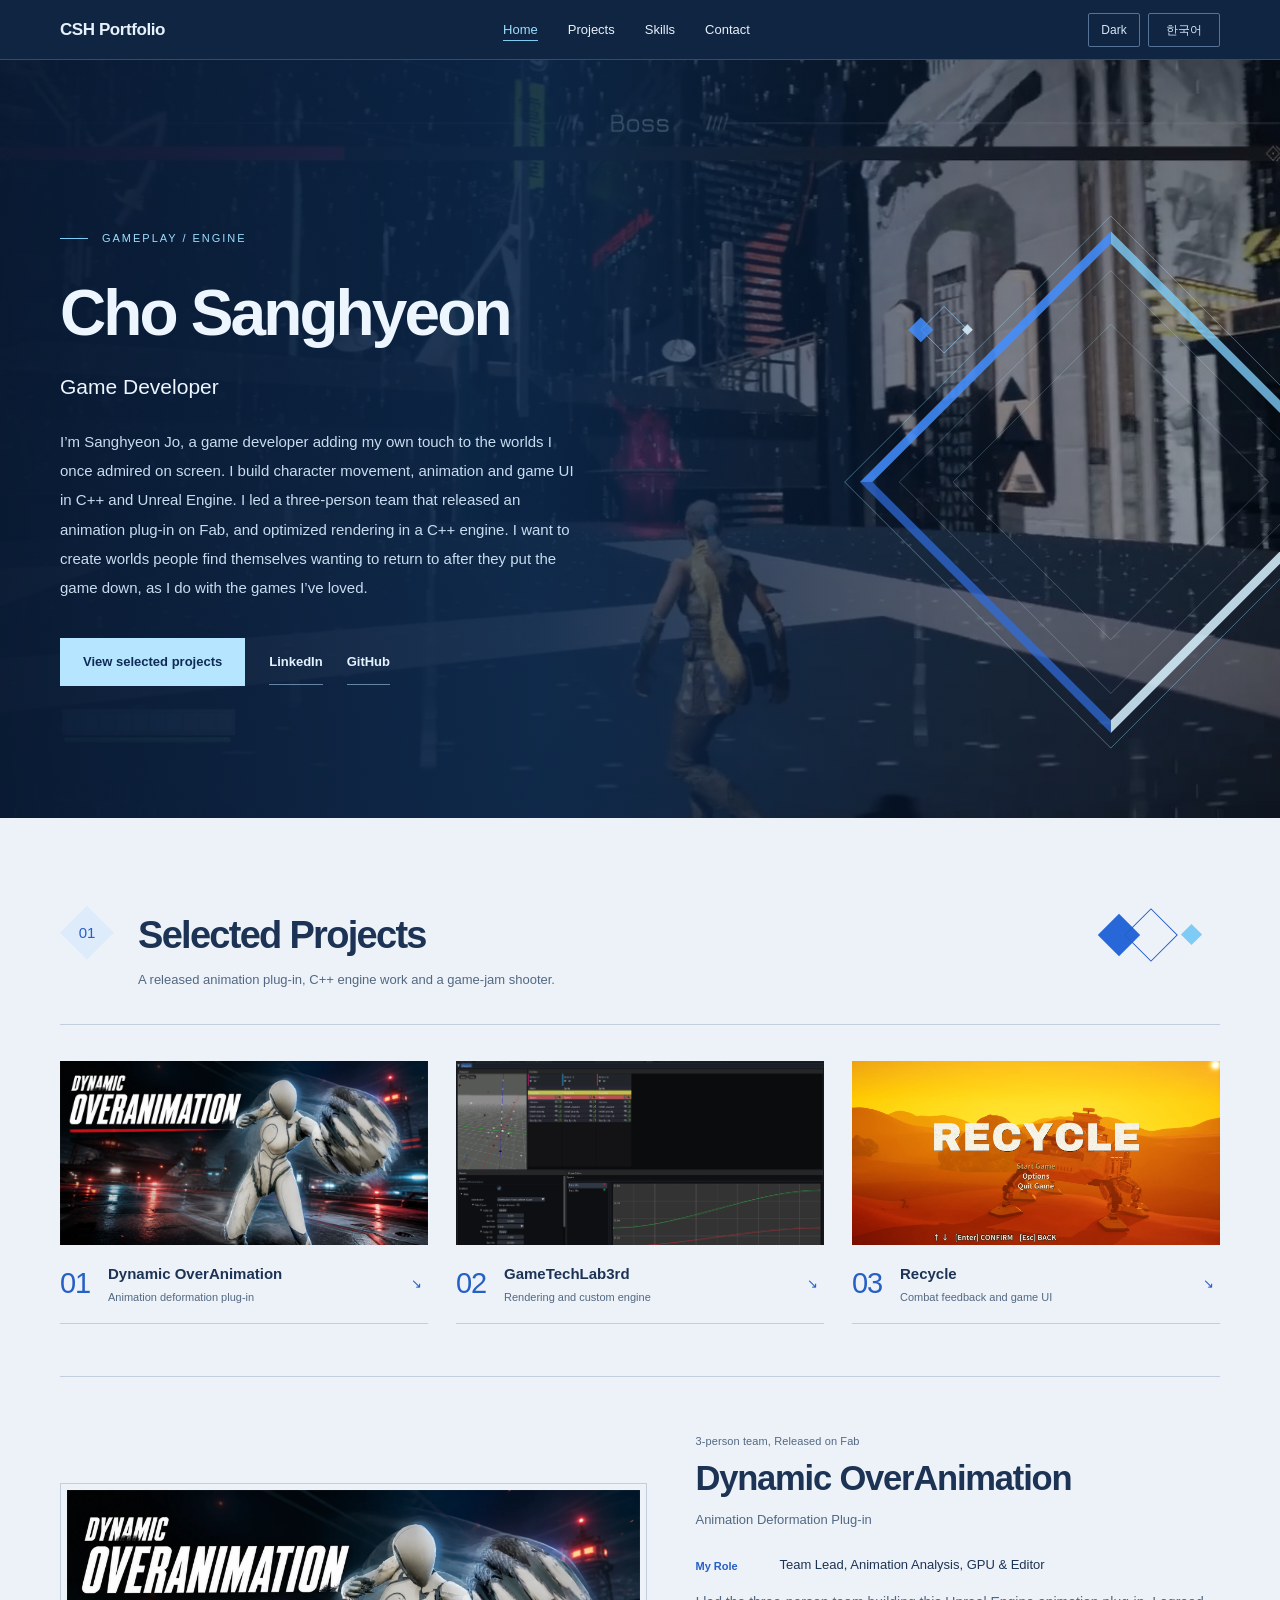
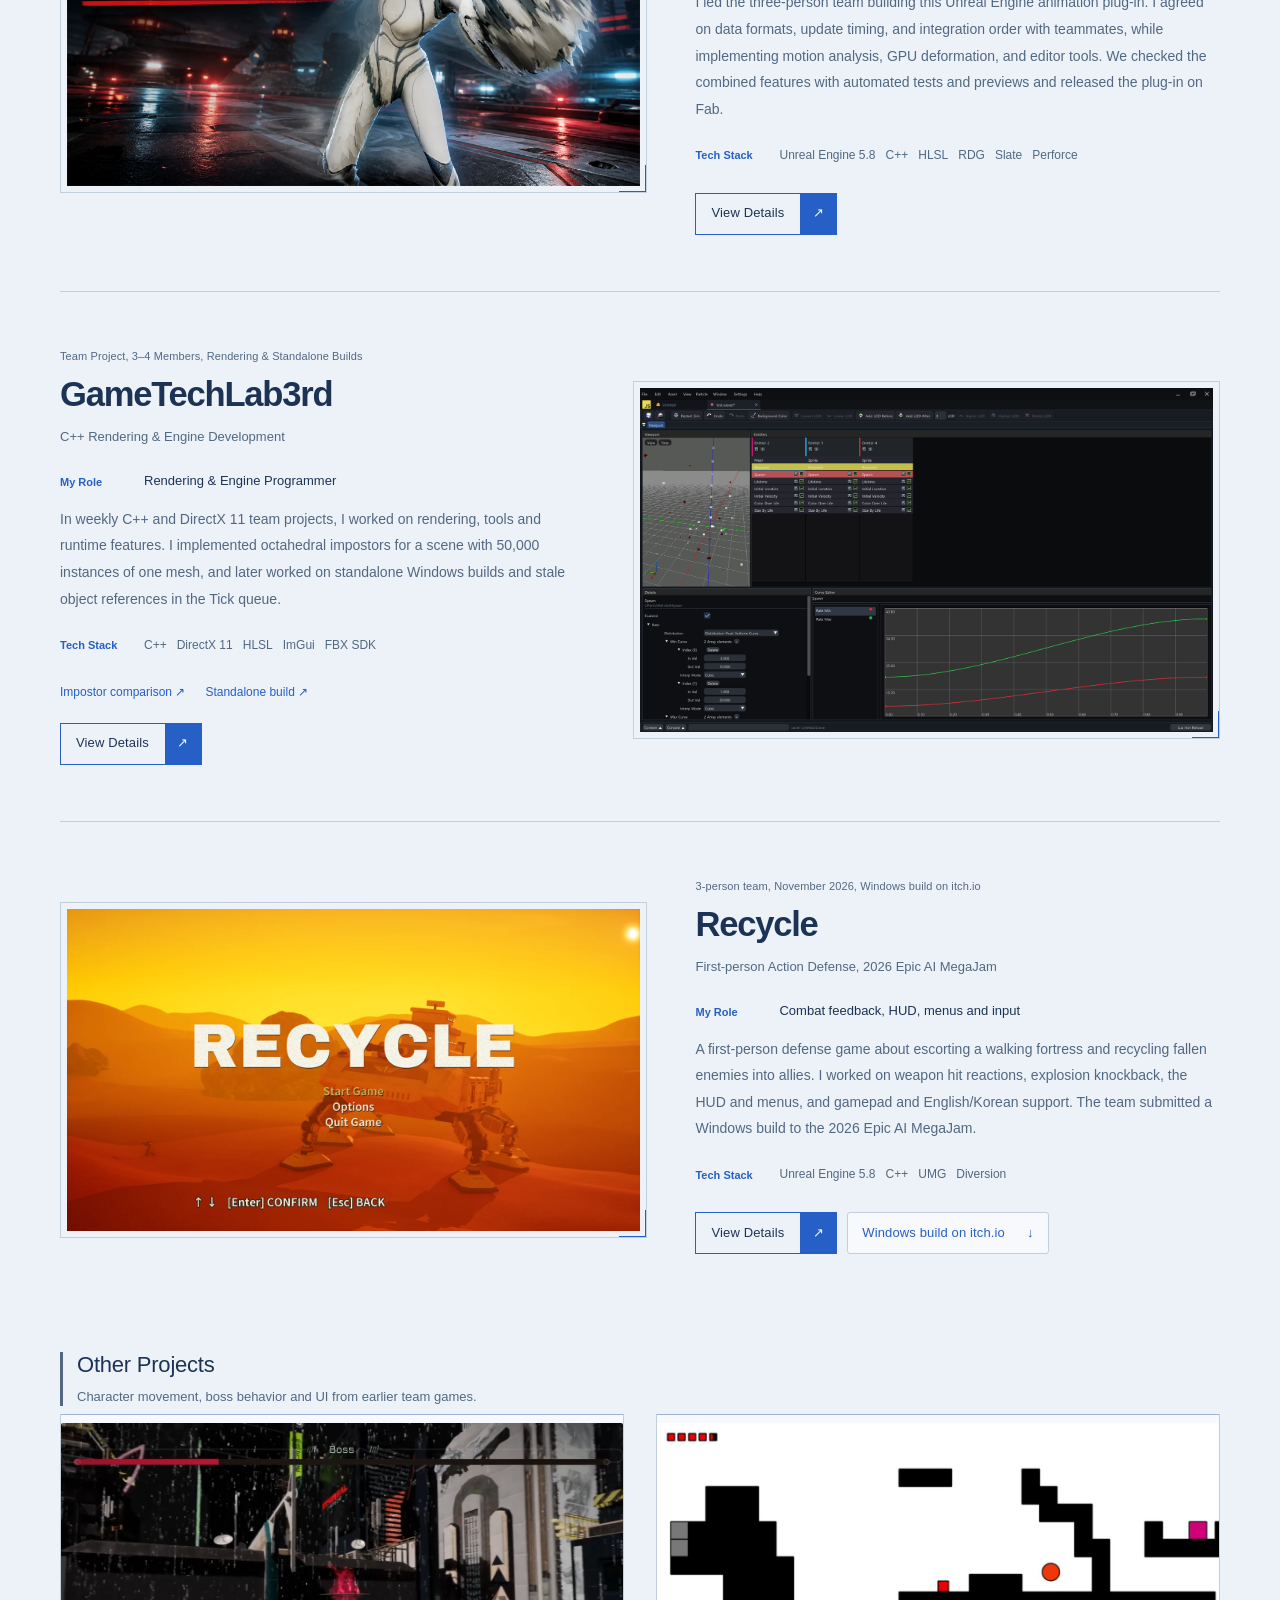
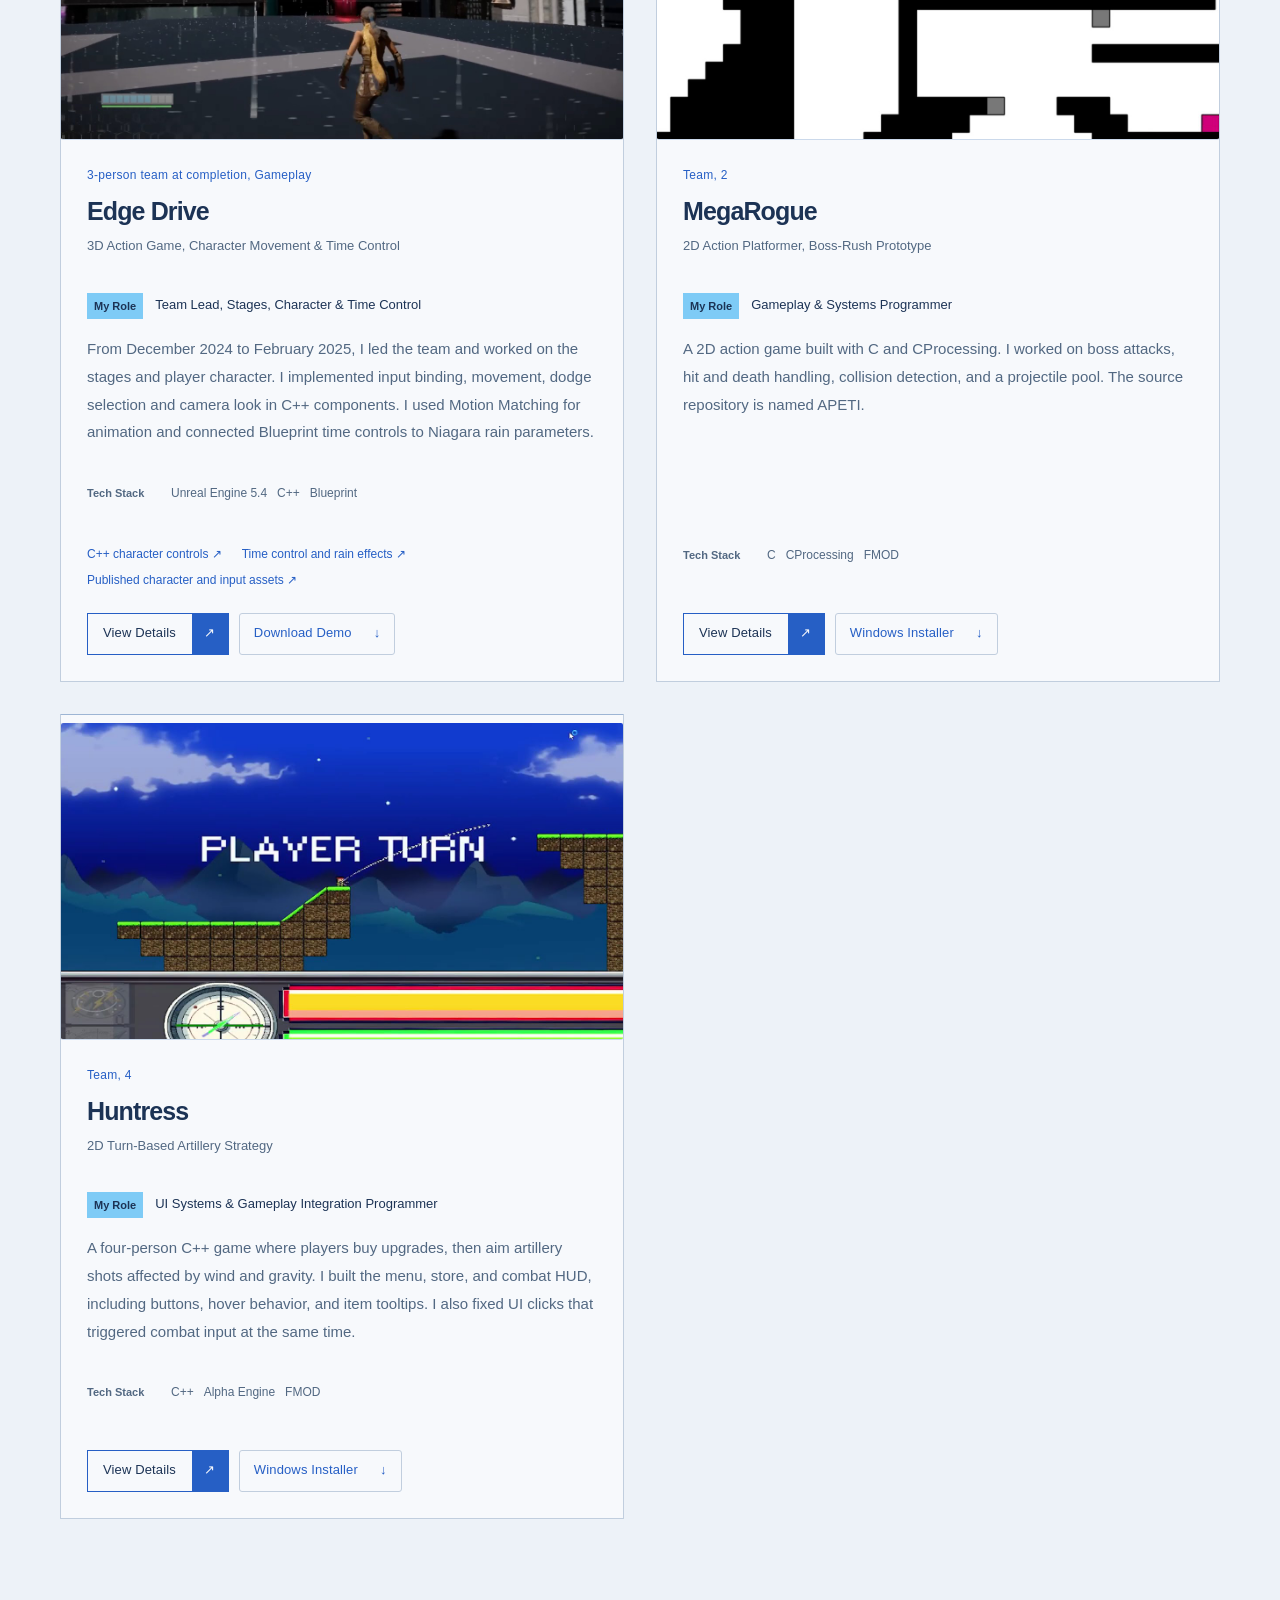
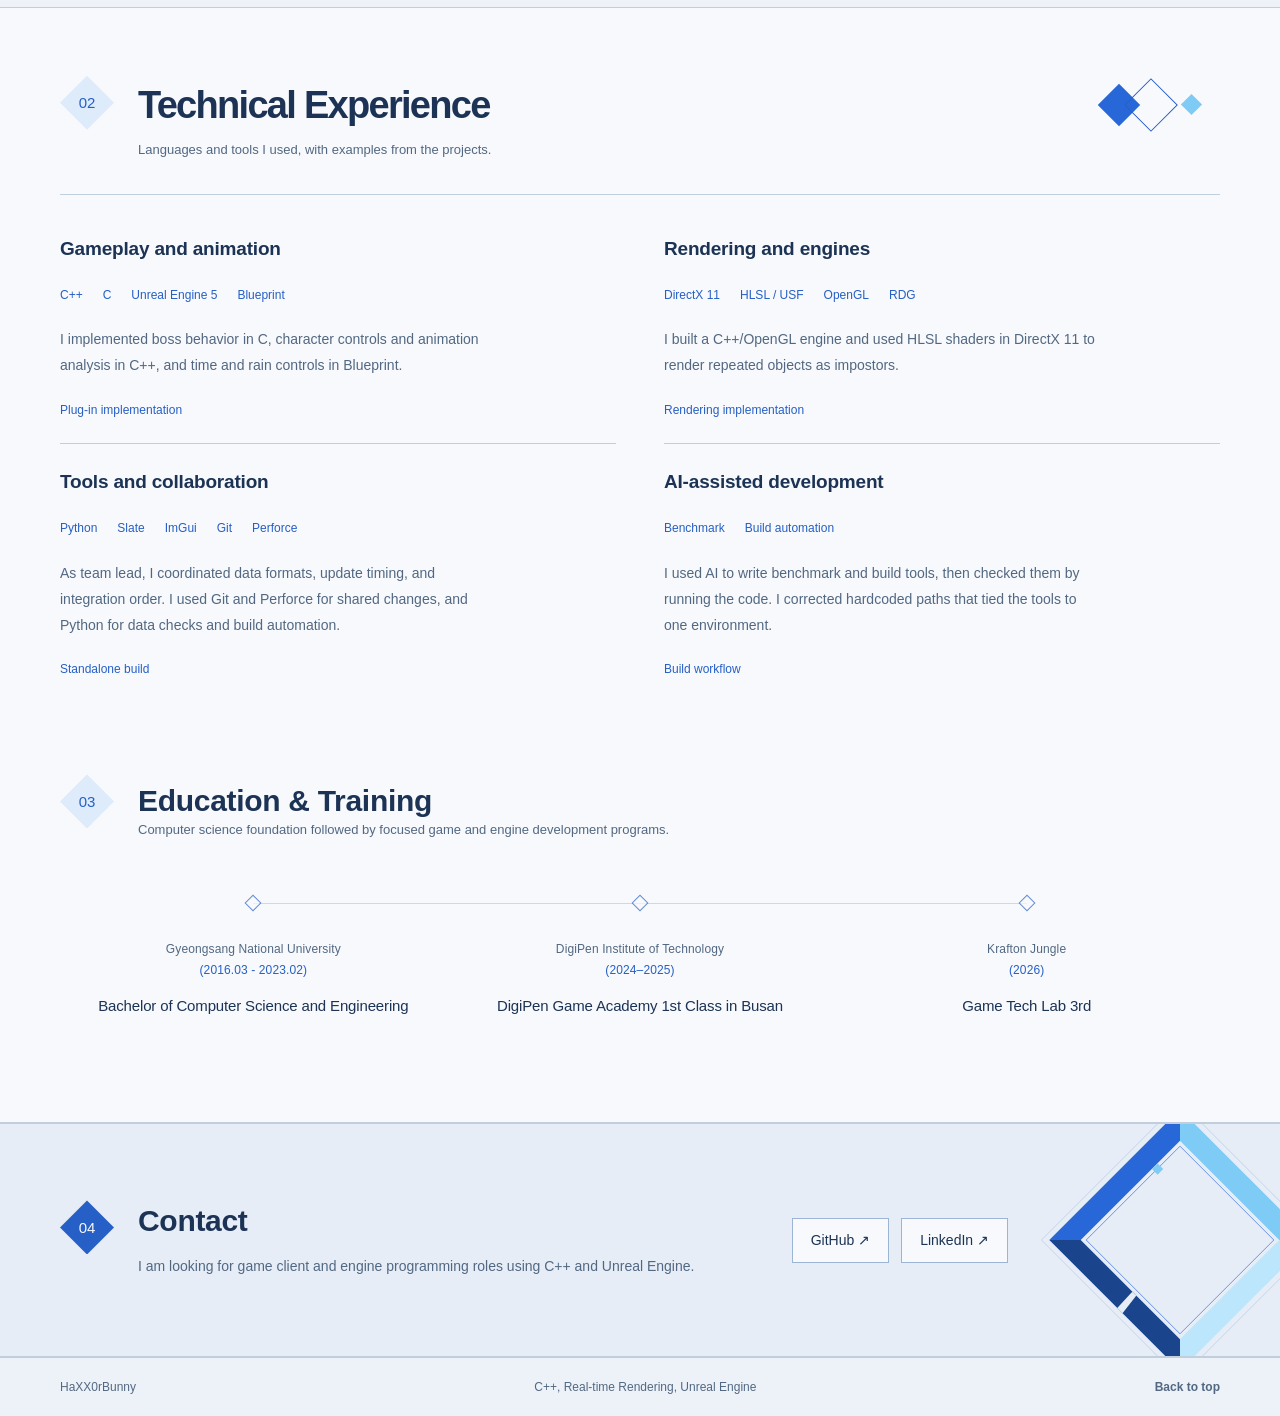
==== commit 5cc55b33: "Apply the approved personal introduction" ====
--- a/index.html
+++ b/index.html
@@ -58,7 +58,7 @@
                 </h1>
                 <p class="hero-subtitle" data-i18n="index.ctaText">Game Developer</p>
                 <p class="hero-description" data-i18n="index.heroDescription">
-                    I’m Sanghyeon Jo, a game developer who once admired worlds on a screen and now writes the code that makes them move. I build character controls, animation and game UI in C++ and Unreal Engine. I led a three-person team in designing and integrating an animation plug-in released on Fab, and optimized rendering in a C++ engine. Through the movement and play I create, I hope to share the excitement that drew me to games.
+                    I’m Sanghyeon Jo, a game developer adding my own touch to the worlds I once admired on screen. I build character movement, animation and game UI in C++ and Unreal Engine. I led a three-person team that released an animation plug-in on Fab, and optimized rendering in a C++ engine. I want to create worlds people find themselves wanting to return to after they put the game down, as I do with the games I’ve loved.
                 </p>
                 <div class="hero-contact">
                     <a href="#projects" class="contact-link contact-link--primary" data-i18n="index.viewProjects">View selected projects</a>
@@ -291,7 +291,7 @@
     <!-- Back to Top Button -->
     <button class="back-to-top" id="backToTop" data-i18n-attr-aria-label="index.contactBackToTop" aria-label="Back to top">↑</button>
 
-    <script src="locale.js?v=20261124-intro1"></script>
+    <script src="locale.js?v=20261124-intro2"></script>
     <script src="project-content.ko.js?v=20261124-recycle1"></script>
     <script src="app.js?v=20261124-recycle1"></script>
 </body>
